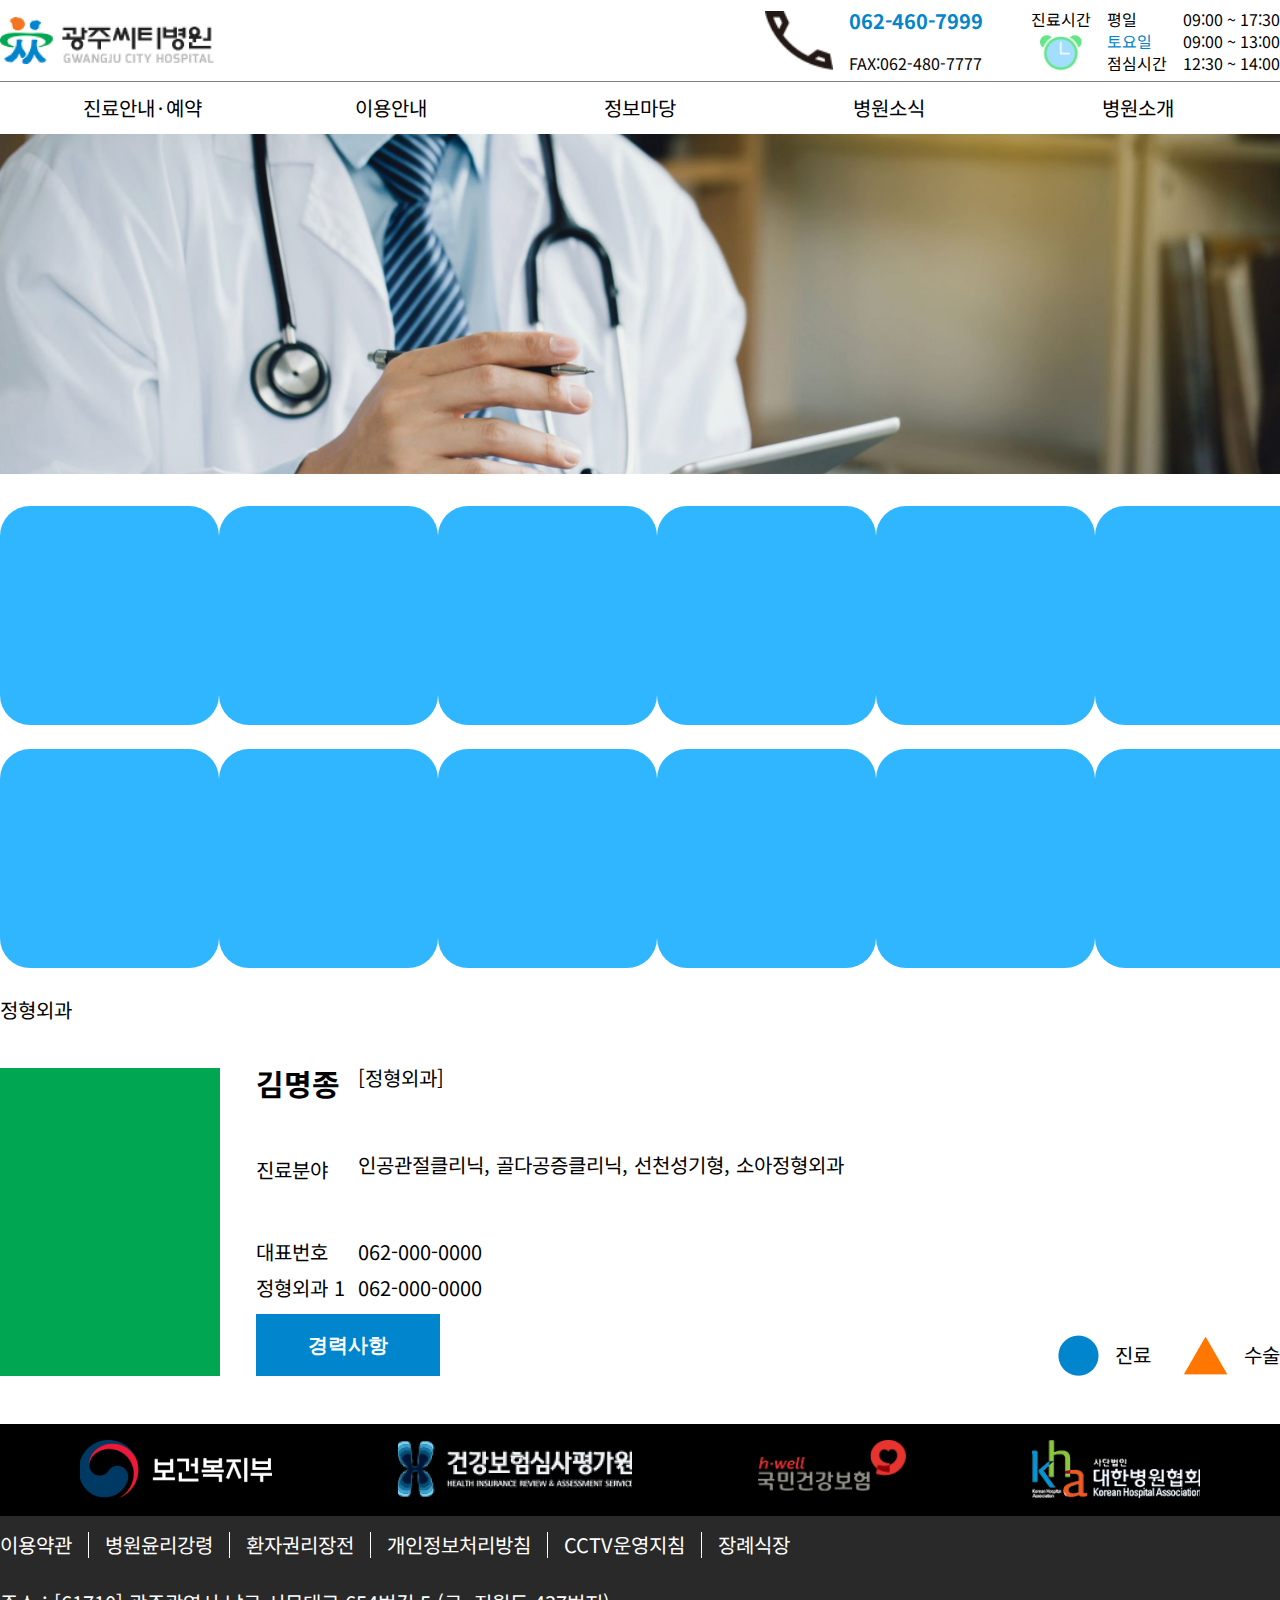
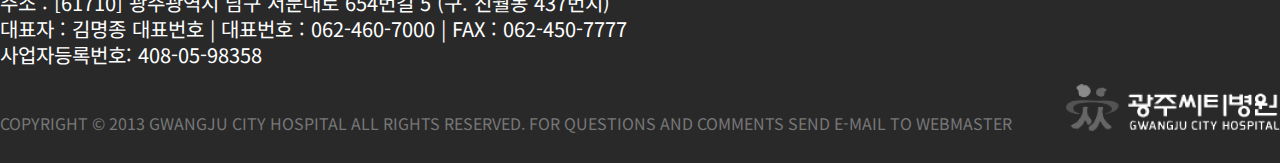
==== sub.html @ 4c6f9ffa "sub 프로필 작업중" ====
<!DOCTYPE html>
<html lang="ko">
  <head>
    <meta charset="UTF-8" />
    <meta name="viewport" content="width=device-width, initial-scale=1.0" />
    <title>씨티병원</title>
    <link rel="stylesheet" href="css/reset.min.css" />
    <link rel="preconnect" href="https://fonts.googleapis.com" />
    <link rel="preconnect" href="https://fonts.gstatic.com" crossorigin />
    <link
      href="https://fonts.googleapis.com/css2?family=Anton&family=Noto+Sans+KR&display=swap"
      rel="stylesheet"
    />
    <link rel="shotcut icon" href="images/favicon.png" type="image/x-icon" />
    <script
      src="https://cdnjs.cloudflare.com/ajax/libs/jquery/3.7.0/jquery.min.js"
      integrity="sha512-3gJwYpMe3QewGELv8k/BX9vcqhryRdzRMxVfq6ngyWXwo03GFEzjsUm8Q7RZcHPHksttq7/GFoxjCVUjkjvPdw=="
      crossorigin="anonymous"
      referrerpolicy="no-referrer"
    ></script>
    <script
      src="https://kit.fontawesome.com/b6416cbed4.js"
      crossorigin="anonymous"
    ></script>
    <link rel="stylesheet" href="/css/style.css" />
  </head>
  <body>
    <header>
      <div class="container margin-auto">
        <div class="header_top d-flex justify-between align-center">
          <div class="logo">
            <a href="index.html"
              ><img src="images/logo.png" alt="광주씨티병원"
            /></a>
          </div>
          <div class="header_icons d-flex">
            <div class="phone gap-1 d-flex">
              <img src="images/call.png" alt="전화" />
              <div class="phone_number d-flex flex-column justify-between">
                <span>062-460-7999</span>
                <span>FAX:062-480-7777</span>
              </div>
            </div>
            <div class="time gap-1 d-flex">
              <div class="time_icon d-flex flex-column align-center">
                <p>진료시간</p>
                <img src="images/time.png" alt="진료시간" />
              </div>
              <div class="time_text d-flex flex-column justify-between">
                <p>평일</p>
                <p>토요일</p>
                <p>점심시간</p>
              </div>
              <div class="d-flex flex-column justify-between">
                <p>09:00 ~ 17:30</p>
                <p>09:00 ~ 13:00</p>
                <p>12:30 ~ 14:00</p>
              </div>
            </div>
          </div>
        </div>
      </div>
    </header>
    <nav>
      <div class="container margin-auto">
        <ul class="gnb d-flex justify-between">
          <li>
            <i class="fa-solid fa-bars"></i>
          </li>
          <li>
            <a href="#">진료안내&#183;예약</a>
            <ul class="lnb">
              <li><a href="#">진료과/의료진소개</a></li>
              <li><a href="#">외래 진료절차</a></li>
              <li><a href="#">입원/퇴원 진료절차</a></li>
              <li><a href="#">병문안 안내</a></li>
              <li><a href="#">비급여, 진료비용고지</a></li>
              <li><a href="#">진료기록사본발급</a></li>
              <li><a href="#">대리처방</a></li>
            </ul>
          </li>
          <li>
            <a href="#">이용안내</a>
            <ul class="lnb">
              <li><a href="#">찾아오시는길</a></li>
              <li><a href="#">부서별 위치안내도</a></li>
              <li><a href="#">진단서, 증명서 발급</a></li>
              <li><a href="#">주차시설</a></li>
              <li><a href="#">원내 전화번호</a></li>
              <li><a href="#">고객한미디</a></li>
              <li><a href="#">개인정보취급방침</a></li>
              <li><a href="#">한자권리보호/인전괸리체제</a></li>
            </ul>
          </li>
          <li>
            <a href="#">정보마당</a>
            <ul class="lnb">
              <li><a href="#">건강생활정보</a></li>
              <li><a href="#">의학질병정보</a></li>
              <li><a href="#">채용정보</a></li>
              <li><a href="#">동영상 강좌보기</a></li>
            </ul>
          </li>
          <li>
            <a href="#">병원소식</a>
            <ul class="lnb">
              <li><a href="#">씨티갤러리</a></li>
              <li><a href="#">설문보기</a></li>
              <li><a href="#">병원소식지</a></li>
            </ul>
          </li>
          <li>
            <a href="#">병원소개</a>
            <ul class="lnb">
              <li><a href="#">대표원장 인사말</a></li>
              <li><a href="#">설립이념/병원개요</a></li>
              <li><a href="#">조직도</a></li>
              <li><a href="#">병원연혁</a></li>
              <li><a href="#">첨단의료장비</a></li>
              <li><a href="#">보도자료실/신문장송</a></li>
              <li><a href="#">고객만족도조사</a></li>
            </ul>
          </li>
          <li>
            <i class="fa-solid fa-magnifying-glass"></i>
          </li>
        </ul>
      </div>
      <form>
        <fieldset>
          <!-- <legend></legend> -->
          <input
            type="text"
            class="top_select_window"
            placeholder="검색어를 입력하고 Enter 또는 검색 아이콘을 클릭 해주세요."
          />
          <!-- submit -->
          <!-- <input type="submit" class="m_search_btn"> -->
          <button class="search_btn">
            <i class="fa-solid fa-magnifying-glass"></i>
          </button>
        </fieldset>
      </form>
    </nav>

    <div class="sub_bg"></div>
    <div class="container margin-auto">
        <ul class="sub-link d-grid">
            <li><a href="#"><img src="" alt=""></a></li>
            <li><a href="#"><img src="" alt=""></a></li>
            <li><a href="#"><img src="" alt=""></a></li>
            <li><a href="#"><img src="" alt=""></a></li>
            <li><a href="#"><img src="" alt=""></a></li>
            <li><a href="#"><img src="" alt=""></a></li>
            <li><a href="#"><img src="" alt=""></a></li>
            <li><a href="#"><img src="" alt=""></a></li>
            <li><a href="#"><img src="" alt=""></a></li>
            <li><a href="#"><img src="" alt=""></a></li>
            <li><a href="#"><img src="" alt=""></a></li>
            <li><a href="#"><img src="" alt=""></a></li>
        </ul>
        <div class="sub_contents">
            <p>정형외과</p>
            <div class="profile d-grid">
                <div class="profile_img">
                    <img src="" alt="">
                </div>
                <div class="profile_left d-flex flex-column justify-between">
                    <p>김명종</p>
                    <p>진료분야</p>
                    <div class="p_num">
                        <p>대표번호</p>
                        <p>정형외과 1</p>
                    </div>
                </div>
                <div class="profile_right d-flex flex-column justify-between">
                    <p>&#91;정형외과&#93;</p>
                    <p>인공관절클리닉, 골다공증클리닉, 선천성기형, 소아정형외과</p>
                    <div class="p_num">
                        <p>062-000-0000</p>
                        <p>062-000-0000</p>
                    </div>
                </div>
                <div class="profile_button d-flex align-end justify-between">
                    <button>경력사항</button>
                    <div class="profile_icons d-flex align-center">
                        <img src="images/o.png" alt="진료">
                        <p>진료</p>
                        <img src="images/t.png" alt="수술">
                        <p>수술</p>
                    </div>
                </div>
            </div>
        </div>
    </div>

    <footer>
        <div class="footer_bg ff-noto">
          <div class="family_bg">
            <div class="family_bg">
              <div class="container margin-auto">
                <ul class="family_site d-flex justify-between">
                  <li>
                    <a href="https://www.mohw.go.kr/"
                      ><img src="images/family1.png" alt="보건복지부"
                    /></a>
                  </li>
                  <li>
                    <a href="https://www.hira.or.kr/"
                      ><img src="images/family2.png" alt="건강보험심사평가원"
                    /></a>
                  </li>
                  <li>
                    <a href="https://www.nhis.or.kr/nhis/index.do"
                      ><img src="images/family3.png" alt="국민건강보험"
                    /></a>
                  </li>
                  <li>
                    <a href="https://www.kha.or.kr/main"
                      ><img src="images/family4.png" alt="대한병원협회"
                    /></a>
                  </li>
                </ul>
              </div>
            </div>
          </div>
          <div class="container margin-auto">
            <div class="footer_text">
              <ul class="footer_link d-flex">
                <li>이용약관</li>
                <li>병원윤리강령</li>
                <li>환자권리장전</li>
                <li>개인정보처리방침</li>
                <li>CCTV운영지침</li>
                <li>장례식장</li>
              </ul>
              <div class="address d-flex">
                <div class="offline">
                  <p>
                    주소 : [61710] 광주광역시 남구 서문대로 654번길 5 (구.
                    진월동 437번지) <br />
                    대표자 : 김명종 대표번호 | 대표번호 : 062-460-7000 | FAX :
                    062-450-7777 <br />
                    사업자등록번호: 408-05-98358
                  </p>
                </div>
                <div class="online">
                  <img src="" alt="" />
                </div>
              </div>
            </div>
            <div class="copyright d-flex justify-between align-end">
              <p>
                COPYRIGHT &copy; 2013 GWANGJU CITY HOSPITAL ALL RIGHTS RESERVED.
                FOR QUESTIONS AND COMMENTS SEND E-MAIL TO WEBMASTER
              </p>
              <img src="images/footer_logo.png" alt="씨티병원" />
            </div>
          </div>
        </div>
      </footer>
    </div>
    <script src="js/main.js"></script>
  </body>
</html>
---- css/style.css ----
:root{--color-1: #0185cd;--color-2: #30b6ff;--color-3: #00539f;--color-4: #00a651;--color-5: #90ffa9;--color-6: #005838;--color-7: #ff7700;--color-8: #ffba53;--color-9: #f33a00;--font-color: #fff;--subfont-color: #808080;--main-bg: #ebebeb;--black-color: #000}body{font-family:"Anton","Noto Sans KR",sans-serif;font-size:20px}.body_bg{background:#ebebeb}span{font-family:"Noto Sans KR",sans-serif}.ff-noto{font-family:"Noto Sans KR"}.ff-anton{font-family:"Anton"}strong{font-size:4rem}.space-nowrap{white-space:nowrap}.pos-r{position:relative}.pos-a{position:absolute}.pos-f{position:fixed}.d-grid{display:grid}.d-flex{display:flex}.flex-column{flex-direction:column}.flex-wrap{flex-wrap:wrap}.container{max-width:1440px}.width100{width:100%}.margin-auto{margin:0 auto}.justify-between{justify-content:space-between}.justify-center{justify-content:center}.justify-end{justify-content:end}.align-center{align-items:center}.align-end{align-items:end}.align-between{align-items:space-between}.align-ccenter{align-content:center}.align-cbetween{align-content:space-between}.align-cfe{align-content:flex-end}.text-center{text-align:center}.hidden{overflow:hidden}.d-none{display:none}.gap-1{gap:1rem}.gap-2{gap:2rem}.gap-3{gap:3rem}.gap-24{gap:24px}.pt-1{padding:1rem 0}.pt-2{padding:2rem 0}.pt-3{padding:3rem 0}.mt-1{margin:1rem 0}.mt-2{margin:2rem 0}.mt-3{margin:3rem 0}.mt-4{margin:4rem 0}.mt-5{margin:5rem 0}.mt-6{margin:6rem 0}.mt-7{margin:7rem 0}.mt-8{margin:8rem 0}.mt-9{margin:9rem 0}.mt-10{margin:10rem 0}.mt-12{margin:12rem 0 0 0}.font-125{font-size:1.25rem}.center-line{text-decoration:line-through}.height-100{height:100%}.text-upp{text-transform:uppercase}.all_container{top:500px;height:100%;background:var(--color-01);z-index:10}html{scroll-behavior:smooth}.header_top{font-family:"Noto Sans KR";font-size:16px;height:65px;white-space:nowrap;margin:.5rem 0}.header_top .header_icons{height:60px}.header_top .header_icons .phone_number span:nth-child(1){font-size:20px;color:var(--color-1);font-weight:bold}.header_top .header_icons .phone_number span:nth-child(2){font-size:16px}.header_top .header_icons .phone{margin:0 3rem 0 0}.header_top .header_icons .time .time_icon p{margin:0 0 .5rem 0}.header_top .header_icons .time .time_icon img{width:70%;height:70%}.header_top .header_icons .time .time_text p:nth-child(2){color:var(--color-1)}nav::after{display:block;content:"";background:var(--main-bg);width:100%;height:0%;position:absolute;z-index:10;transition:all 300ms}nav{border-top:1px solid var(--subfont-color)}nav{position:relative}nav.on::after{height:800%}nav.se::after{height:300%;z-index:30}nav form{display:block;position:absolute;left:50%;height:0%;overflow:hidden;top:250%;transform:translate(-50%, -50%);transition:all 100ms;z-index:40}nav form.se{height:130%}nav form fieldset{display:flex;align-items:center}nav form input{width:1000px;height:60px;border-radius:100px;font-size:1em;padding:0 0 0 1rem}nav form .search_btn{background:none;font-size:2em;border:none}.gnb{height:52px;line-height:52px;white-space:nowrap;box-sizing:border-box;font-family:"Noto Sans KR"}.gnb>li{width:280px;height:100%;position:relative;text-align:center}.gnb>li:nth-child(1){width:20px}.gnb>li:nth-last-child(1){width:20px}.fa-regular{color:#1c1c1c}.lnb{display:block;color:#000;position:absolute;left:50%;transform:translate(-50%, 0);width:100%;height:0;overflow:hidden;transition:all 300ms}.lnb.on{height:800%;z-index:20}.lnb li{text-align:center;width:100%}.lnb li a{display:inline-block;height:52px;line-height:52px}main{padding:2rem 0 0 0}.select_box{width:342px;height:342px}.select_text{top:10%;left:10%}.select_text p:nth-child(1){font-weight:bold}.select_text p:nth-child(2){margin:1rem 0 0 0}.select_btns{top:72%;left:50%;transform:translate(-50%, 0);white-space:nowrap}.select_btns button{border:1px solid var(--font-color);padding:.5rem 1rem;color:var(--font-color);font-size:20px;font-family:"Noto Sans KR",sans-serif}.select_btns button:nth-child(2){border-left:none}.box1{background:var(--color-1);color:var(--font-color)}.box2{background:var(--color-4);color:var(--font-color)}.box3{background:var(--color-7);color:var(--font-color)}.box1 button:nth-child(1){background:var(--color-2)}.box1 button:nth-child(2){background:var(--color-3)}.box2 button:nth-child(1){background:var(--color-5);color:#333}.box2 button:nth-child(2){background:var(--color-4)}.box3 button:nth-child(1){background:var(--color-8);color:#333}.box3 button:nth-child(2){background:var(--color-9)}article{margin:2rem 0 0 0}.doctor_search{width:708px;height:348px;background:var(--color-1);color:var(--font-color)}.doctor_search>p{bottom:10%;left:38%}.doctor_text{top:10%;left:5%;z-index:10}.doctor_text p{margin:0 0 2rem 0}.doctor_text p:nth-child(1){font-size:1.6rem;font-weight:bold}.select_window{padding:1rem 0 1rem 1rem;width:300px}.doctor_text form{box-shadow:0 0 10px 0 rgba(0,0,0,.5)}.doctor_text form input{font-size:20px;border:1px solid var(--color-3)}.doctor_text form input:nth-child(2){padding:1rem 2rem;background:var(--color-3);color:var(--font-color)}.doctor_profile{top:50%;left:60%;transform:translate(0, -50%);border-radius:100%;box-shadow:0 0 10px 0 rgba(0,0,0,.5)}.tab{width:708px;height:348px;box-sizing:border-box;background:var(--font-color)}.tab_title{position:relative;box-sizing:border-box}.tab_title li{border-right:1px solid #333;margin:1rem 0;padding:0 2rem;width:137px;height:20px;box-sizing:border-box;color:var(--subfont-color)}.tab_title .bo{font-weight:bold;color:var(--black-color)}.tab_title li:nth-last-child(2){border:none}.tab_title li:nth-last-child(1){border:none;position:absolute;right:0%;width:82px;color:var(--black-color)}.news_top{margin:0 0 0 1rem}.news_top>p:nth-child(1){position:absolute;background:var(--font-color);color:red;padding:0px 3px;top:-2%;left:31px;font-size:2rem}.news_top .tab_top_text p{font-family:"Noto Sans KR";line-height:2;margin:0 0 0 1rem;overflow:hidden;text-overflow:ellipsis;white-space:nowrap}.news_top .tab_top_text p:nth-child(1){font-size:1.6em;font-weight:bold}.news_top .tab_top_text p:nth-child(2){width:500px;height:40px}.news_top .tab_top_text p:nth-last-child(1){color:var(--subfont-color)}.news_bottum div{line-height:2.5;list-style:disc;margin:0 1rem}.news_bottum span{color:var(--subfont-color)}.day_border{display:inline-block;border:15px solid var(--color-1);padding:.5rem .5rem;width:110px;box-sizing:border-box}.day_border p:nth-child(1){text-align:center;margin:0 0 1rem;font-size:3.2em;color:var(--color-3)}.slider{overflow:hidden;margin:0 auto;width:1440px;height:600px}.slider .slider_wrap{display:flex}.slider .slide1{position:relative}.slider .slide1 p{white-space:nowrap;font-family:"Noto Sans KR";font-size:3.2em;position:absolute;left:50%;top:50%;transform:translate(-50%, -50%);color:var(--font-color);line-height:.5;z-index:10}.slider .slide1 p span{font-size:20px}.slider .s1 img{width:1440px}.slider .s2 img{width:940px}.slider .s3 img{width:850px}.slider .slide1::after{content:"";background:rgba(0,0,0,.3);display:inline-block;width:100%;height:100%;top:0%;left:0%;position:absolute}.slider .s2img{width:1440px}.slider .s3img{width:1440px}.info_title{margin:3rem 0;font-size:1.6em}.info_title strong{font-size:32px;font-weight:bold}.info .info_box{width:342px}.info .info_box .info_text{color:var(--font-color);text-align:center;position:absolute;top:10%;left:50%;transform:translate(-50%, 0);white-space:nowrap;z-index:10}.info .info_box .info_text p:nth-child(1){margin:0 0 5rem 0}.info img{vertical-align:top}.info .info_img::after{content:"";position:absolute;left:0%;top:0%;width:100%;height:100%;background:rgba(0,0,0,.3);border-radius:0 30px 0 30px}.mtt-1 p:nth-child(1){margin:3rem 0 2rem 0;font-size:1.6em;display:flex;justify-content:center}.footer_bg{background:#292929;color:var(--font-color)}.footer_bg .family_bg{background:#000}.footer_bg .family_site{padding:1rem 5rem}.footer_bg .footer_text{line-height:1.3}.footer_bg .footer_text .footer_link{margin:1rem 0}.footer_bg .footer_text .footer_link li{border-right:1px solid var(--font-color);padding:0 1rem 0 0;margin:0 1rem 0 0}.footer_bg .footer_text .footer_link li:nth-last-child(1){border:none}.footer_bg .footer_text .offline{margin:1rem 0}.copyright{font-size:.8em;color:#777;padding:0 0 2rem 0}.sub_bg{height:340px;width:100%;background:url(../images/sub_bg.png) no-repeat top/contain;background-size:cover}.sub-link{grid-template-columns:repeat(6, 1fr);grid-row-gap:24px;padding:2rem 0}.sub-link li{width:219px;height:219px;background:var(--color-2);border-radius:30px}.profile{font-family:"Noto Sans KR";margin:3rem 0;grid-template-columns:20% 8% auto;grid-template-rows:80% 20%;grid-template-areas:"a b c" "a d d"}.profile .profile_img{width:220px;height:308px;background:var(--color-4);grid-area:a}.profile .profile_left{grid-area:b}.profile .profile_left>p:nth-child(1){font-size:1.5em;font-weight:bold}.profile .profile_rihgt{grid-area:c}.profile .profile_button{grid-area:d}.profile .profile_button button{height:100%;width:18%;font-size:20px;border:none;background:var(--color-1);color:var(--font-color);font-weight:bold}.profile .profile_button .profile_icons img{margin:0 1rem 0 0}.profile .profile_button .profile_icons p:nth-child(2){margin:0 2rem 0 0}.profile .p_num p{margin:0 0 1rem 0}/*# sourceMappingURL=style.css.map */
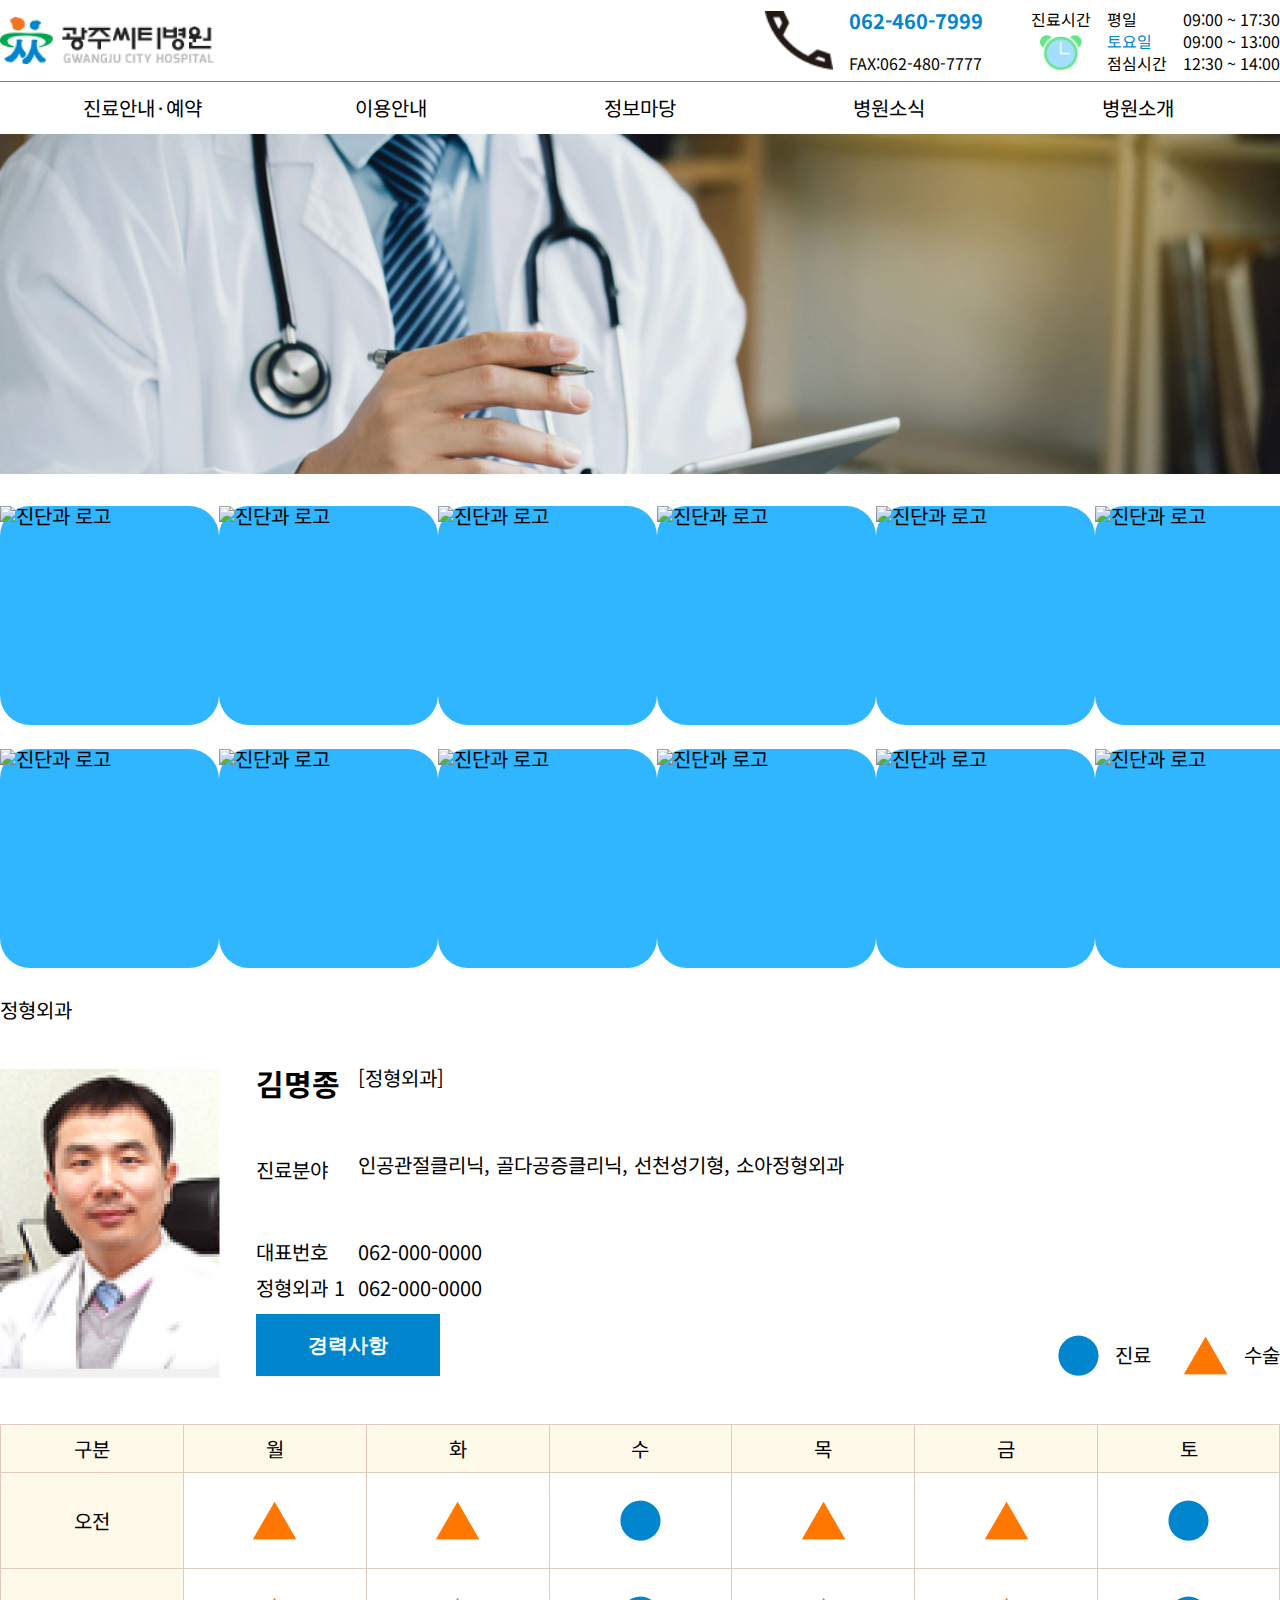
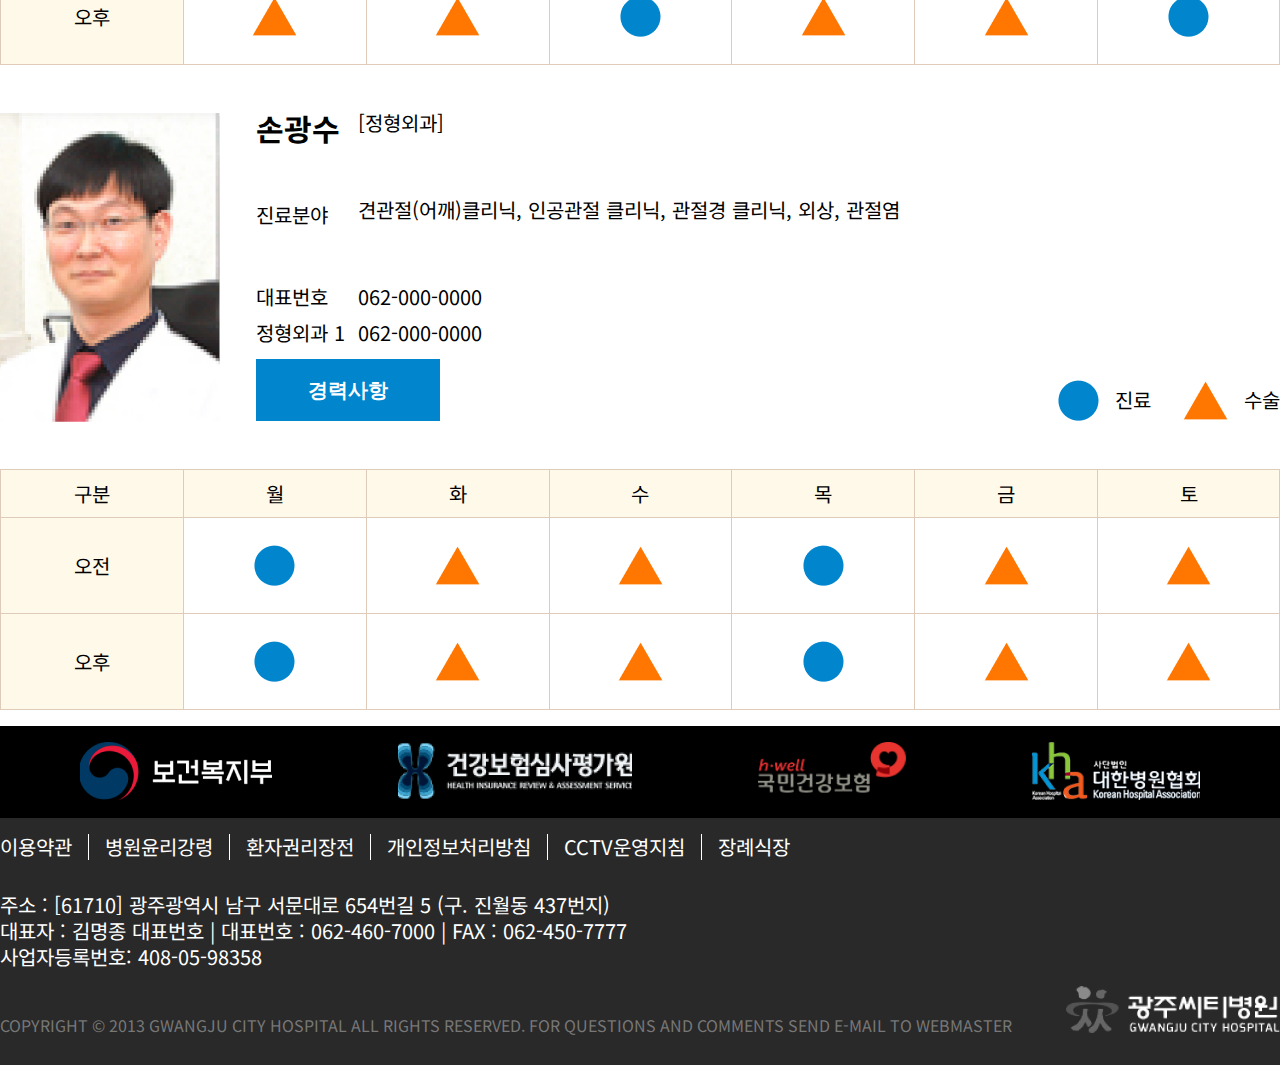
==== commit ba8e0645: "프로필 완성" ====
--- a/sub.html
+++ b/sub.html
@@ -68,9 +68,9 @@
             <i class="fa-solid fa-bars"></i>
           </li>
           <li>
-            <a href="#">진료안내&#183;예약</a>
-            <ul class="lnb">
-              <li><a href="#">진료과/의료진소개</a></li>
+            <a href="sub.html">진료안내&#183;예약</a>
+            <ul class="lnb">
+              <li><a href="sub.html">진료과/의료진소개</a></li>
               <li><a href="#">외래 진료절차</a></li>
               <li><a href="#">입원/퇴원 진료절차</a></li>
               <li><a href="#">병문안 안내</a></li>
@@ -136,8 +136,8 @@
           />
           <!-- submit -->
           <!-- <input type="submit" class="m_search_btn"> -->
-          <button class="search_btn">
-            <i class="fa-solid fa-magnifying-glass"></i>
+          <button class="search_btn" type="submit">
+            <i class="fa-solid fa-magnifying-glass"><span>검색</span></i>
           </button>
         </fieldset>
       </form>
@@ -145,121 +145,234 @@
 
     <div class="sub_bg"></div>
     <div class="container margin-auto">
-        <ul class="sub-link d-grid">
-            <li><a href="#"><img src="" alt=""></a></li>
-            <li><a href="#"><img src="" alt=""></a></li>
-            <li><a href="#"><img src="" alt=""></a></li>
-            <li><a href="#"><img src="" alt=""></a></li>
-            <li><a href="#"><img src="" alt=""></a></li>
-            <li><a href="#"><img src="" alt=""></a></li>
-            <li><a href="#"><img src="" alt=""></a></li>
-            <li><a href="#"><img src="" alt=""></a></li>
-            <li><a href="#"><img src="" alt=""></a></li>
-            <li><a href="#"><img src="" alt=""></a></li>
-            <li><a href="#"><img src="" alt=""></a></li>
-            <li><a href="#"><img src="" alt=""></a></li>
-        </ul>
-        <div class="sub_contents">
-            <p>정형외과</p>
-            <div class="profile d-grid">
-                <div class="profile_img">
-                    <img src="" alt="">
-                </div>
-                <div class="profile_left d-flex flex-column justify-between">
-                    <p>김명종</p>
-                    <p>진료분야</p>
-                    <div class="p_num">
-                        <p>대표번호</p>
-                        <p>정형외과 1</p>
-                    </div>
-                </div>
-                <div class="profile_right d-flex flex-column justify-between">
-                    <p>&#91;정형외과&#93;</p>
-                    <p>인공관절클리닉, 골다공증클리닉, 선천성기형, 소아정형외과</p>
-                    <div class="p_num">
-                        <p>062-000-0000</p>
-                        <p>062-000-0000</p>
-                    </div>
-                </div>
-                <div class="profile_button d-flex align-end justify-between">
-                    <button>경력사항</button>
-                    <div class="profile_icons d-flex align-center">
-                        <img src="images/o.png" alt="진료">
-                        <p>진료</p>
-                        <img src="images/t.png" alt="수술">
-                        <p>수술</p>
-                    </div>
-                </div>
-            </div>
-        </div>
+      <ul class="sub-link d-grid">
+        <li>
+          <a href="#"><img src="" alt="진단과 로고" /></a>
+        </li>
+        <li>
+          <a href="#"><img src="" alt="진단과 로고" /></a>
+        </li>
+        <li>
+          <a href="#"><img src="" alt="진단과 로고" /></a>
+        </li>
+        <li>
+          <a href="#"><img src="" alt="진단과 로고" /></a>
+        </li>
+        <li>
+          <a href="#"><img src="" alt="진단과 로고" /></a>
+        </li>
+        <li>
+          <a href="#"><img src="" alt="진단과 로고" /></a>
+        </li>
+        <li>
+          <a href="#"><img src="" alt="진단과 로고" /></a>
+        </li>
+        <li>
+          <a href="#"><img src="" alt="진단과 로고" /></a>
+        </li>
+        <li>
+          <a href="#"><img src="" alt="진단과 로고" /></a>
+        </li>
+        <li>
+          <a href="#"><img src="" alt="진단과 로고" /></a>
+        </li>
+        <li>
+          <a href="#"><img src="" alt="진단과 로고" /></a>
+        </li>
+        <li>
+          <a href="#"><img src="" alt="진단과 로고" /></a>
+        </li>
+      </ul>
+      <div class="sub_contents">
+        <p>정형외과</p>
+        <div class="profile d-grid">
+          <div class="profile_img">
+            <img src="images/profile1.png" alt="프로필 사진" />
+          </div>
+          <div class="profile_left d-flex flex-column justify-between">
+            <p>김명종</p>
+            <p>진료분야</p>
+            <div class="p_num">
+              <p>대표번호</p>
+              <p>정형외과 1</p>
+            </div>
+          </div>
+          <div class="profile_right d-flex flex-column justify-between">
+            <p>&#91;정형외과&#93;</p>
+            <p>인공관절클리닉, 골다공증클리닉, 선천성기형, 소아정형외과</p>
+            <div class="p_num">
+              <p>062-000-0000</p>
+              <p>062-000-0000</p>
+            </div>
+          </div>
+          <div class="profile_button d-flex align-end justify-between">
+            <button>경력사항</button>
+            <div class="profile_icons d-flex align-center">
+              <img src="images/o.png" alt="진료" />
+              <p>진료</p>
+              <img src="images/t.png" alt="수술" />
+              <p>수술</p>
+            </div>
+          </div>
+        </div>
+      </div>
+      <div class="schedule">
+        <ul class="schedule_header">
+          <li class="s-bg">구분</li>
+          <li class="s-bg">월</li>
+          <li class="s-bg">화</li>
+          <li class="s-bg">수</li>
+          <li class="s-bg">목</li>
+          <li class="s-bg">금</li>
+          <li class="s-bg">토</li>
+        </ul>
+        <ul class="schedule_mid d-flex">
+          <li class="s-bg">오전</li>
+          <li class="s-bg"><img src="images/t.png" alt="수술"></li>
+          <li class="s-bg"><img src="images/t.png" alt="수술"></li>
+          <li class="s-bg"><img src="images/o.png" alt="진료"></li>
+          <li class="s-bg"><img src="images/t.png" alt="수술"></li>
+          <li class="s-bg"><img src="images/t.png" alt="수술"></li>
+          <li class="s-bg"><img src="images/o.png" alt="진료"></li>
+        </ul>
+        <ul class="schedule_bottum d-flex">
+          <li class="s-bg">오후</li>
+          <li class="s-bg"><img src="images/t.png" alt="수술"></li>
+          <li class="s-bg"><img src="images/t.png" alt="수술"></li>
+          <li class="s-bg"><img src="images/o.png" alt="진료"></li>
+          <li class="s-bg"><img src="images/t.png" alt="수술"></li>
+          <li class="s-bg"><img src="images/t.png" alt="수술"></li>
+          <li class="s-bg"><img src="images/o.png" alt="진료"></li>
+        </ul>
+      </div>
+      <div class="sub_contents">
+        <div class="profile d-grid">
+          <div class="profile_img">
+            <img src="images/profile2.png" alt="프로필 사진" />
+          </div>
+          <div class="profile_left d-flex flex-column justify-between">
+            <p>손광수</p>
+            <p>진료분야</p>
+            <div class="p_num">
+              <p>대표번호</p>
+              <p>정형외과 1</p>
+            </div>
+          </div>
+          <div class="profile_right d-flex flex-column justify-between">
+            <p>&#91;정형외과&#93;</p>
+            <p>견관절(어깨)클리닉, 인공관절 클리닉, 관절경 클리닉, 외상, 관절염</p>
+            <div class="p_num">
+              <p>062-000-0000</p>
+              <p>062-000-0000</p>
+            </div>
+          </div>
+          <div class="profile_button d-flex align-end justify-between">
+            <button>경력사항</button>
+            <div class="profile_icons d-flex align-center">
+              <img src="images/o.png" alt="진료" />
+              <p>진료</p>
+              <img src="images/t.png" alt="수술" />
+              <p>수술</p>
+            </div>
+          </div>
+        </div>
+      </div>
+      <div class="schedule">
+        <ul class="schedule_header">
+          <li class="s-bg">구분</li>
+          <li class="s-bg">월</li>
+          <li class="s-bg">화</li>
+          <li class="s-bg">수</li>
+          <li class="s-bg">목</li>
+          <li class="s-bg">금</li>
+          <li class="s-bg">토</li>
+        </ul>
+        <ul class="schedule_mid d-flex">
+          <li class="s-bg">오전</li>
+          <li class="s-bg"><img src="images/o.png" alt="진료"></li>
+          <li class="s-bg"><img src="images/t.png" alt="수술"></li>
+          <li class="s-bg"><img src="images/t.png" alt="수술"></li>
+          <li class="s-bg"><img src="images/o.png" alt="진료"></li>
+          <li class="s-bg"><img src="images/t.png" alt="수술"></li>
+          <li class="s-bg"><img src="images/t.png" alt="수술"></li>
+        </ul>
+        <ul class="schedule_bottum d-flex">
+          <li class="s-bg">오후</li>
+          <li class="s-bg"><img src="images/o.png" alt="진료"></li>
+          <li class="s-bg"><img src="images/t.png" alt="수술"></li>
+          <li class="s-bg"><img src="images/t.png" alt="수술"></li>
+          <li class="s-bg"><img src="images/o.png" alt="진료"></li>
+          <li class="s-bg"><img src="images/t.png" alt="수술"></li>
+          <li class="s-bg"><img src="images/t.png" alt="수술"></li>
+        </ul>
+      </div>
     </div>
 
     <footer>
-        <div class="footer_bg ff-noto">
+      <div class="footer_bg ff-noto">
+        <div class="family_bg">
           <div class="family_bg">
-            <div class="family_bg">
-              <div class="container margin-auto">
-                <ul class="family_site d-flex justify-between">
-                  <li>
-                    <a href="https://www.mohw.go.kr/"
-                      ><img src="images/family1.png" alt="보건복지부"
-                    /></a>
-                  </li>
-                  <li>
-                    <a href="https://www.hira.or.kr/"
-                      ><img src="images/family2.png" alt="건강보험심사평가원"
-                    /></a>
-                  </li>
-                  <li>
-                    <a href="https://www.nhis.or.kr/nhis/index.do"
-                      ><img src="images/family3.png" alt="국민건강보험"
-                    /></a>
-                  </li>
-                  <li>
-                    <a href="https://www.kha.or.kr/main"
-                      ><img src="images/family4.png" alt="대한병원협회"
-                    /></a>
-                  </li>
-                </ul>
-              </div>
-            </div>
-          </div>
-          <div class="container margin-auto">
-            <div class="footer_text">
-              <ul class="footer_link d-flex">
-                <li>이용약관</li>
-                <li>병원윤리강령</li>
-                <li>환자권리장전</li>
-                <li>개인정보처리방침</li>
-                <li>CCTV운영지침</li>
-                <li>장례식장</li>
+            <div class="container margin-auto">
+              <ul class="family_site d-flex justify-between">
+                <li>
+                  <a href="https://www.mohw.go.kr/"
+                    ><img src="images/family1.png" alt="보건복지부"
+                  /></a>
+                </li>
+                <li>
+                  <a href="https://www.hira.or.kr/"
+                    ><img src="images/family2.png" alt="건강보험심사평가원"
+                  /></a>
+                </li>
+                <li>
+                  <a href="https://www.nhis.or.kr/nhis/index.do"
+                    ><img src="images/family3.png" alt="국민건강보험"
+                  /></a>
+                </li>
+                <li>
+                  <a href="https://www.kha.or.kr/main"
+                    ><img src="images/family4.png" alt="대한병원협회"
+                  /></a>
+                </li>
               </ul>
-              <div class="address d-flex">
-                <div class="offline">
-                  <p>
-                    주소 : [61710] 광주광역시 남구 서문대로 654번길 5 (구.
-                    진월동 437번지) <br />
-                    대표자 : 김명종 대표번호 | 대표번호 : 062-460-7000 | FAX :
-                    062-450-7777 <br />
-                    사업자등록번호: 408-05-98358
-                  </p>
-                </div>
-                <div class="online">
-                  <img src="" alt="" />
-                </div>
-              </div>
-            </div>
-            <div class="copyright d-flex justify-between align-end">
-              <p>
-                COPYRIGHT &copy; 2013 GWANGJU CITY HOSPITAL ALL RIGHTS RESERVED.
-                FOR QUESTIONS AND COMMENTS SEND E-MAIL TO WEBMASTER
-              </p>
-              <img src="images/footer_logo.png" alt="씨티병원" />
-            </div>
-          </div>
-        </div>
-      </footer>
-    </div>
+            </div>
+          </div>
+        </div>
+        <div class="container margin-auto">
+          <div class="footer_text">
+            <ul class="footer_link d-flex">
+              <li>이용약관</li>
+              <li>병원윤리강령</li>
+              <li>환자권리장전</li>
+              <li>개인정보처리방침</li>
+              <li>CCTV운영지침</li>
+              <li>장례식장</li>
+            </ul>
+            <div class="address d-flex">
+              <div class="offline">
+                <p>
+                  주소 : [61710] 광주광역시 남구 서문대로 654번길 5 (구. 진월동
+                  437번지) <br />
+                  대표자 : 김명종 대표번호 | 대표번호 : 062-460-7000 | FAX :
+                  062-450-7777 <br />
+                  사업자등록번호: 408-05-98358
+                </p>
+              </div>
+              <div class="online">
+                <img src="" alt="" />
+              </div>
+            </div>
+          </div>
+          <div class="copyright d-flex justify-between align-end">
+            <p>
+              COPYRIGHT &copy; 2013 GWANGJU CITY HOSPITAL ALL RIGHTS RESERVED.
+              FOR QUESTIONS AND COMMENTS SEND E-MAIL TO WEBMASTER
+            </p>
+            <img src="images/footer_logo.png" alt="씨티병원" />
+          </div>
+        </div>
+      </div>
+    </footer>
     <script src="js/main.js"></script>
   </body>
-</html>+</html>
--- a/css/style.css
+++ b/css/style.css
@@ -1 +1 @@
-:root{--color-1: #0185cd;--color-2: #30b6ff;--color-3: #00539f;--color-4: #00a651;--color-5: #90ffa9;--color-6: #005838;--color-7: #ff7700;--color-8: #ffba53;--color-9: #f33a00;--font-color: #fff;--subfont-color: #808080;--main-bg: #ebebeb;--black-color: #000}body{font-family:"Anton","Noto Sans KR",sans-serif;font-size:20px}.body_bg{background:#ebebeb}span{font-family:"Noto Sans KR",sans-serif}.ff-noto{font-family:"Noto Sans KR"}.ff-anton{font-family:"Anton"}strong{font-size:4rem}.space-nowrap{white-space:nowrap}.pos-r{position:relative}.pos-a{position:absolute}.pos-f{position:fixed}.d-grid{display:grid}.d-flex{display:flex}.flex-column{flex-direction:column}.flex-wrap{flex-wrap:wrap}.container{max-width:1440px}.width100{width:100%}.margin-auto{margin:0 auto}.justify-between{justify-content:space-between}.justify-center{justify-content:center}.justify-end{justify-content:end}.align-center{align-items:center}.align-end{align-items:end}.align-between{align-items:space-between}.align-ccenter{align-content:center}.align-cbetween{align-content:space-between}.align-cfe{align-content:flex-end}.text-center{text-align:center}.hidden{overflow:hidden}.d-none{display:none}.gap-1{gap:1rem}.gap-2{gap:2rem}.gap-3{gap:3rem}.gap-24{gap:24px}.pt-1{padding:1rem 0}.pt-2{padding:2rem 0}.pt-3{padding:3rem 0}.mt-1{margin:1rem 0}.mt-2{margin:2rem 0}.mt-3{margin:3rem 0}.mt-4{margin:4rem 0}.mt-5{margin:5rem 0}.mt-6{margin:6rem 0}.mt-7{margin:7rem 0}.mt-8{margin:8rem 0}.mt-9{margin:9rem 0}.mt-10{margin:10rem 0}.mt-12{margin:12rem 0 0 0}.font-125{font-size:1.25rem}.center-line{text-decoration:line-through}.height-100{height:100%}.text-upp{text-transform:uppercase}.all_container{top:500px;height:100%;background:var(--color-01);z-index:10}html{scroll-behavior:smooth}.header_top{font-family:"Noto Sans KR";font-size:16px;height:65px;white-space:nowrap;margin:.5rem 0}.header_top .header_icons{height:60px}.header_top .header_icons .phone_number span:nth-child(1){font-size:20px;color:var(--color-1);font-weight:bold}.header_top .header_icons .phone_number span:nth-child(2){font-size:16px}.header_top .header_icons .phone{margin:0 3rem 0 0}.header_top .header_icons .time .time_icon p{margin:0 0 .5rem 0}.header_top .header_icons .time .time_icon img{width:70%;height:70%}.header_top .header_icons .time .time_text p:nth-child(2){color:var(--color-1)}nav::after{display:block;content:"";background:var(--main-bg);width:100%;height:0%;position:absolute;z-index:10;transition:all 300ms}nav{border-top:1px solid var(--subfont-color)}nav{position:relative}nav.on::after{height:800%}nav.se::after{height:300%;z-index:30}nav form{display:block;position:absolute;left:50%;height:0%;overflow:hidden;top:250%;transform:translate(-50%, -50%);transition:all 100ms;z-index:40}nav form.se{height:130%}nav form fieldset{display:flex;align-items:center}nav form input{width:1000px;height:60px;border-radius:100px;font-size:1em;padding:0 0 0 1rem}nav form .search_btn{background:none;font-size:2em;border:none}.gnb{height:52px;line-height:52px;white-space:nowrap;box-sizing:border-box;font-family:"Noto Sans KR"}.gnb>li{width:280px;height:100%;position:relative;text-align:center}.gnb>li:nth-child(1){width:20px}.gnb>li:nth-last-child(1){width:20px}.fa-regular{color:#1c1c1c}.lnb{display:block;color:#000;position:absolute;left:50%;transform:translate(-50%, 0);width:100%;height:0;overflow:hidden;transition:all 300ms}.lnb.on{height:800%;z-index:20}.lnb li{text-align:center;width:100%}.lnb li a{display:inline-block;height:52px;line-height:52px}main{padding:2rem 0 0 0}.select_box{width:342px;height:342px}.select_text{top:10%;left:10%}.select_text p:nth-child(1){font-weight:bold}.select_text p:nth-child(2){margin:1rem 0 0 0}.select_btns{top:72%;left:50%;transform:translate(-50%, 0);white-space:nowrap}.select_btns button{border:1px solid var(--font-color);padding:.5rem 1rem;color:var(--font-color);font-size:20px;font-family:"Noto Sans KR",sans-serif}.select_btns button:nth-child(2){border-left:none}.box1{background:var(--color-1);color:var(--font-color)}.box2{background:var(--color-4);color:var(--font-color)}.box3{background:var(--color-7);color:var(--font-color)}.box1 button:nth-child(1){background:var(--color-2)}.box1 button:nth-child(2){background:var(--color-3)}.box2 button:nth-child(1){background:var(--color-5);color:#333}.box2 button:nth-child(2){background:var(--color-4)}.box3 button:nth-child(1){background:var(--color-8);color:#333}.box3 button:nth-child(2){background:var(--color-9)}article{margin:2rem 0 0 0}.doctor_search{width:708px;height:348px;background:var(--color-1);color:var(--font-color)}.doctor_search>p{bottom:10%;left:38%}.doctor_text{top:10%;left:5%;z-index:10}.doctor_text p{margin:0 0 2rem 0}.doctor_text p:nth-child(1){font-size:1.6rem;font-weight:bold}.select_window{padding:1rem 0 1rem 1rem;width:300px}.doctor_text form{box-shadow:0 0 10px 0 rgba(0,0,0,.5)}.doctor_text form input{font-size:20px;border:1px solid var(--color-3)}.doctor_text form input:nth-child(2){padding:1rem 2rem;background:var(--color-3);color:var(--font-color)}.doctor_profile{top:50%;left:60%;transform:translate(0, -50%);border-radius:100%;box-shadow:0 0 10px 0 rgba(0,0,0,.5)}.tab{width:708px;height:348px;box-sizing:border-box;background:var(--font-color)}.tab_title{position:relative;box-sizing:border-box}.tab_title li{border-right:1px solid #333;margin:1rem 0;padding:0 2rem;width:137px;height:20px;box-sizing:border-box;color:var(--subfont-color)}.tab_title .bo{font-weight:bold;color:var(--black-color)}.tab_title li:nth-last-child(2){border:none}.tab_title li:nth-last-child(1){border:none;position:absolute;right:0%;width:82px;color:var(--black-color)}.news_top{margin:0 0 0 1rem}.news_top>p:nth-child(1){position:absolute;background:var(--font-color);color:red;padding:0px 3px;top:-2%;left:31px;font-size:2rem}.news_top .tab_top_text p{font-family:"Noto Sans KR";line-height:2;margin:0 0 0 1rem;overflow:hidden;text-overflow:ellipsis;white-space:nowrap}.news_top .tab_top_text p:nth-child(1){font-size:1.6em;font-weight:bold}.news_top .tab_top_text p:nth-child(2){width:500px;height:40px}.news_top .tab_top_text p:nth-last-child(1){color:var(--subfont-color)}.news_bottum div{line-height:2.5;list-style:disc;margin:0 1rem}.news_bottum span{color:var(--subfont-color)}.day_border{display:inline-block;border:15px solid var(--color-1);padding:.5rem .5rem;width:110px;box-sizing:border-box}.day_border p:nth-child(1){text-align:center;margin:0 0 1rem;font-size:3.2em;color:var(--color-3)}.slider{overflow:hidden;margin:0 auto;width:1440px;height:600px}.slider .slider_wrap{display:flex}.slider .slide1{position:relative}.slider .slide1 p{white-space:nowrap;font-family:"Noto Sans KR";font-size:3.2em;position:absolute;left:50%;top:50%;transform:translate(-50%, -50%);color:var(--font-color);line-height:.5;z-index:10}.slider .slide1 p span{font-size:20px}.slider .s1 img{width:1440px}.slider .s2 img{width:940px}.slider .s3 img{width:850px}.slider .slide1::after{content:"";background:rgba(0,0,0,.3);display:inline-block;width:100%;height:100%;top:0%;left:0%;position:absolute}.slider .s2img{width:1440px}.slider .s3img{width:1440px}.info_title{margin:3rem 0;font-size:1.6em}.info_title strong{font-size:32px;font-weight:bold}.info .info_box{width:342px}.info .info_box .info_text{color:var(--font-color);text-align:center;position:absolute;top:10%;left:50%;transform:translate(-50%, 0);white-space:nowrap;z-index:10}.info .info_box .info_text p:nth-child(1){margin:0 0 5rem 0}.info img{vertical-align:top}.info .info_img::after{content:"";position:absolute;left:0%;top:0%;width:100%;height:100%;background:rgba(0,0,0,.3);border-radius:0 30px 0 30px}.mtt-1 p:nth-child(1){margin:3rem 0 2rem 0;font-size:1.6em;display:flex;justify-content:center}.footer_bg{background:#292929;color:var(--font-color)}.footer_bg .family_bg{background:#000}.footer_bg .family_site{padding:1rem 5rem}.footer_bg .footer_text{line-height:1.3}.footer_bg .footer_text .footer_link{margin:1rem 0}.footer_bg .footer_text .footer_link li{border-right:1px solid var(--font-color);padding:0 1rem 0 0;margin:0 1rem 0 0}.footer_bg .footer_text .footer_link li:nth-last-child(1){border:none}.footer_bg .footer_text .offline{margin:1rem 0}.copyright{font-size:.8em;color:#777;padding:0 0 2rem 0}.sub_bg{height:340px;width:100%;background:url(../images/sub_bg.png) no-repeat top/contain;background-size:cover}.sub-link{grid-template-columns:repeat(6, 1fr);grid-row-gap:24px;padding:2rem 0}.sub-link li{width:219px;height:219px;background:var(--color-2);border-radius:30px}.profile{font-family:"Noto Sans KR";margin:3rem 0;grid-template-columns:20% 8% auto;grid-template-rows:80% 20%;grid-template-areas:"a b c" "a d d"}.profile .profile_img{width:220px;height:308px;background:var(--color-4);grid-area:a}.profile .profile_left{grid-area:b}.profile .profile_left>p:nth-child(1){font-size:1.5em;font-weight:bold}.profile .profile_rihgt{grid-area:c}.profile .profile_button{grid-area:d}.profile .profile_button button{height:100%;width:18%;font-size:20px;border:none;background:var(--color-1);color:var(--font-color);font-weight:bold}.profile .profile_button .profile_icons img{margin:0 1rem 0 0}.profile .profile_button .profile_icons p:nth-child(2){margin:0 2rem 0 0}.profile .p_num p{margin:0 0 1rem 0}/*# sourceMappingURL=style.css.map */
+:root{--color-1: #0185cd;--color-2: #30b6ff;--color-3: #00539f;--color-4: #00a651;--color-5: #90ffa9;--color-6: #005838;--color-7: #ff7700;--color-8: #ffba53;--border-color: #decbba;--border-bg: #fff9e9;--color-9: #f33a00;--font-color: #fff;--subfont-color: #808080;--main-bg: #ebebeb;--black-color: #000}body{font-family:"Anton","Noto Sans KR",sans-serif;font-size:20px}.body_bg{background:#ebebeb}span{font-family:"Noto Sans KR",sans-serif}.ff-noto{font-family:"Noto Sans KR"}.ff-anton{font-family:"Anton"}strong{font-size:4rem}.space-nowrap{white-space:nowrap}.pos-r{position:relative}.pos-a{position:absolute}.pos-f{position:fixed}.d-grid{display:grid}.d-flex{display:flex}.flex-column{flex-direction:column}.flex-wrap{flex-wrap:wrap}.container{max-width:1440px}.width100{width:100%}.margin-auto{margin:0 auto}.justify-between{justify-content:space-between}.justify-center{justify-content:center}.justify-end{justify-content:end}.align-center{align-items:center}.align-end{align-items:end}.align-between{align-items:space-between}.align-ccenter{align-content:center}.align-cbetween{align-content:space-between}.align-cfe{align-content:flex-end}.text-center{text-align:center}.hidden{overflow:hidden}.d-none{display:none}.gap-1{gap:1rem}.gap-2{gap:2rem}.gap-3{gap:3rem}.gap-24{gap:24px}.pt-1{padding:1rem 0}.pt-2{padding:2rem 0}.pt-3{padding:3rem 0}.mt-1{margin:1rem 0}.mt-2{margin:2rem 0}.mt-3{margin:3rem 0}.mt-4{margin:4rem 0}.mt-5{margin:5rem 0}.mt-6{margin:6rem 0}.mt-7{margin:7rem 0}.mt-8{margin:8rem 0}.mt-9{margin:9rem 0}.mt-10{margin:10rem 0}.mt-12{margin:12rem 0 0 0}.font-125{font-size:1.25rem}.center-line{text-decoration:line-through}.height-100{height:100%}.text-upp{text-transform:uppercase}.all_container{top:500px;height:100%;background:var(--color-01);z-index:10}html{scroll-behavior:smooth}.header_top{font-family:"Noto Sans KR";font-size:16px;height:65px;white-space:nowrap;margin:.5rem 0}.header_top .header_icons{height:60px}.header_top .header_icons .phone_number span:nth-child(1){font-size:20px;color:var(--color-1);font-weight:bold}.header_top .header_icons .phone_number span:nth-child(2){font-size:16px}.header_top .header_icons .phone{margin:0 3rem 0 0}.header_top .header_icons .time .time_icon p{margin:0 0 .5rem 0}.header_top .header_icons .time .time_icon img{width:70%;height:70%}.header_top .header_icons .time .time_text p:nth-child(2){color:var(--color-1)}nav::after{display:block;content:"";background:var(--main-bg);width:100%;height:0%;position:absolute;z-index:10;transition:all 300ms;box-shadow:0 5px 10px 0 rgba(0,0,0,.3)}nav{border-top:1px solid var(--subfont-color)}nav{position:relative}nav.on::after{height:800%}nav.se::after{height:300%;z-index:30}nav form{display:block;position:absolute;left:50%;height:0%;overflow:hidden;top:250%;transform:translate(-50%, -50%);transition:all 100ms;z-index:40}nav form.se{height:130%}nav form fieldset{display:flex;align-items:center}nav form input{width:1000px;height:60px;border-radius:100px;font-size:1em;padding:0 0 0 1rem}nav form .search_btn{background:none;font-size:2em;border:none}nav form .search_btn span{display:none}.gnb{height:52px;line-height:52px;white-space:nowrap;box-sizing:border-box;font-family:"Noto Sans KR"}.gnb>li{width:280px;height:100%;position:relative;text-align:center}.gnb>li:nth-child(1){width:20px}.gnb>li:nth-last-child(1){width:20px}.fa-regular{color:#1c1c1c}.lnb{display:block;color:#000;position:absolute;left:50%;transform:translate(-50%, 0);width:100%;height:0;overflow:hidden;transition:all 300ms}.lnb.on{height:800%;z-index:20}.lnb li{text-align:center;width:100%}.lnb li a{display:inline-block;height:52px;line-height:52px}main{padding:2rem 0 0 0}.select_box{width:342px;height:342px}.select_text{top:10%;left:10%}.select_text p:nth-child(1){font-weight:bold}.select_text p:nth-child(2){margin:1rem 0 0 0}.select_btns{top:72%;left:50%;transform:translate(-50%, 0);white-space:nowrap}.select_btns button{border:1px solid var(--font-color);padding:.5rem 1rem;color:var(--font-color);font-size:20px;font-family:"Noto Sans KR"}.select_btns button:nth-child(2){border-left:none}.box1{background:var(--color-1);color:var(--font-color)}.box2{background:var(--color-4);color:var(--font-color)}.box3{background:var(--color-7);color:var(--font-color)}.box1 button:nth-child(1){background:var(--color-2)}.box1 button:nth-child(2){background:var(--color-3)}.box2 button:nth-child(1){background:var(--color-5);color:#333}.box2 button:nth-child(2){background:var(--color-4)}.box3 button:nth-child(1){background:var(--color-8);color:#333}.box3 button:nth-child(2){background:var(--color-9)}article{margin:2rem 0 0 0}.doctor_search{width:708px;height:348px;background:var(--color-1);color:var(--font-color)}.doctor_search>p{bottom:10%;left:38%}.doctor_text{top:10%;left:5%;z-index:10}.doctor_text p{margin:0 0 2rem 0}.doctor_text p:nth-child(1){font-size:1.6rem;font-weight:bold}.select_window{padding:1rem 0 1rem 1rem;width:300px}.doctor_text form{box-shadow:0 0 10px 0 rgba(0,0,0,.5)}.doctor_text form input{font-size:20px;border:1px solid var(--color-3)}.doctor_text form input:nth-child(2){padding:1rem 2rem;background:var(--color-3);color:var(--font-color)}.doctor_profile{top:50%;left:60%;transform:translate(0, -50%);border-radius:100%;box-shadow:0 0 10px 0 rgba(0,0,0,.5)}.tab{width:708px;height:348px;box-sizing:border-box;background:var(--font-color)}.tab_title{position:relative;box-sizing:border-box}.tab_title li{border-right:1px solid #333;margin:1rem 0;padding:0 2rem;width:137px;height:20px;box-sizing:border-box;color:var(--subfont-color)}.tab_title .bo{font-weight:bold;color:var(--black-color)}.tab_title li:nth-last-child(2){border:none}.tab_title li:nth-last-child(1){border:none;position:absolute;right:0%;width:82px;color:var(--black-color)}.news_top{margin:0 0 0 1rem}.news_top>p:nth-child(1){position:absolute;background:var(--font-color);color:red;padding:0px 3px;top:-2%;left:31px;font-size:2rem}.news_top .tab_top_text p{font-family:"Noto Sans KR";line-height:2;margin:0 0 0 1rem;overflow:hidden;text-overflow:ellipsis;white-space:nowrap}.news_top .tab_top_text p:nth-child(1){font-size:1.6em;font-weight:bold}.news_top .tab_top_text p:nth-child(2){width:500px;height:40px}.news_top .tab_top_text p:nth-last-child(1){color:var(--subfont-color)}.news_bottum div{line-height:2.5;list-style:disc;margin:0 1rem}.news_bottum span{color:var(--subfont-color)}.day_border{display:inline-block;border:15px solid var(--color-1);padding:.5rem .5rem;width:110px;box-sizing:border-box}.day_border p:nth-child(1){text-align:center;margin:0 0 1rem;font-size:3.2em;color:var(--color-3)}.slider{overflow:hidden;margin:0 auto;width:1440px;height:600px}.slider .slider_wrap{display:flex}.slider .slide1{position:relative}.slider .slide1 p{white-space:nowrap;font-family:"Noto Sans KR";font-size:3.2em;position:absolute;left:50%;top:50%;transform:translate(-50%, -50%);color:var(--font-color);line-height:.5;z-index:10}.slider .slide1 p span{font-size:20px}.slider .s1 img{width:1440px}.slider .s2 img{width:940px}.slider .s3 img{width:850px}.slider .slide1::after{content:"";background:rgba(0,0,0,.3);display:inline-block;width:100%;height:100%;top:0%;left:0%;position:absolute}.slider .s2img{width:1440px}.slider .s3img{width:1440px}.info_title{margin:3rem 0;font-size:1.6em}.info_title strong{font-size:32px;font-weight:bold}.info .info_box{width:342px}.info .info_box .info_text{color:var(--font-color);text-align:center;position:absolute;top:10%;left:50%;transform:translate(-50%, 0);white-space:nowrap;z-index:10}.info .info_box .info_text p:nth-child(1){margin:0 0 5rem 0}.info img{vertical-align:top}.info .info_img::after{content:"";position:absolute;left:0%;top:0%;width:100%;height:100%;background:rgba(0,0,0,.3);border-radius:0 30px 0 30px}.mtt-1 p:nth-child(1){margin:3rem 0 2rem 0;font-size:1.6em;display:flex;justify-content:center}.footer_bg{background:#292929;color:var(--font-color)}.footer_bg .family_bg{background:#000}.footer_bg .family_site{padding:1rem 5rem}.footer_bg .footer_text{line-height:1.3}.footer_bg .footer_text .footer_link{margin:1rem 0}.footer_bg .footer_text .footer_link li{border-right:1px solid var(--font-color);padding:0 1rem 0 0;margin:0 1rem 0 0}.footer_bg .footer_text .footer_link li:nth-last-child(1){border:none}.footer_bg .footer_text .offline{margin:1rem 0}.copyright{font-size:.8em;color:#777;padding:0 0 2rem 0}.sub_bg{height:340px;width:100%;background:url(../images/sub_bg.png) no-repeat top/contain;background-size:cover}.sub-link{grid-template-columns:repeat(6, 1fr);grid-row-gap:24px;padding:2rem 0}.sub-link li{width:219px;height:219px;background:var(--color-2);border-radius:30px}.profile{font-family:"Noto Sans KR";margin:3rem 0;grid-template-columns:20% 8% auto;grid-template-rows:80% 20%;grid-template-areas:"a b c" "a d d"}.profile .profile_img{width:220px;height:308px;grid-area:a}.profile .profile_left{grid-area:b}.profile .profile_left>p:nth-child(1){font-size:1.5em;font-weight:bold}.profile .profile_rihgt{grid-area:c}.profile .profile_button{grid-area:d}.profile .profile_button button{height:100%;width:18%;font-size:20px;border:none;background:var(--color-1);color:var(--font-color);font-weight:bold}.profile .profile_button .profile_icons img{margin:0 1rem 0 0}.profile .profile_button .profile_icons p:nth-child(2){margin:0 2rem 0 0}.profile .p_num p{margin:0 0 1rem 0}.schedule{width:100%;height:240px;border-bottom:1px solid var(--border-color);margin:0 0 1rem 0;display:grid;grid-template-areas:"a" "b" "b" "c" "c"}.schedule .schedule_header{display:grid;grid-area:a;grid-template-columns:repeat(7, 1fr);background:var(--border-bg)}.schedule .schedule_mid{display:grid;grid-area:b;grid-template-columns:repeat(7, 1fr)}.schedule .schedule_bottum{display:grid;grid-area:c;grid-template-columns:repeat(7, 1fr)}.schedule .s-bg{border:1px solid var(--border-color);border-right:none;border-bottom:none;display:flex;align-items:center;text-align:center;justify-content:center}.schedule .s-bg:nth-child(1){background:var(--border-bg)}.schedule .s-bg:nth-last-child(1){border-right:1px solid var(--border-color)}/*# sourceMappingURL=style.css.map */
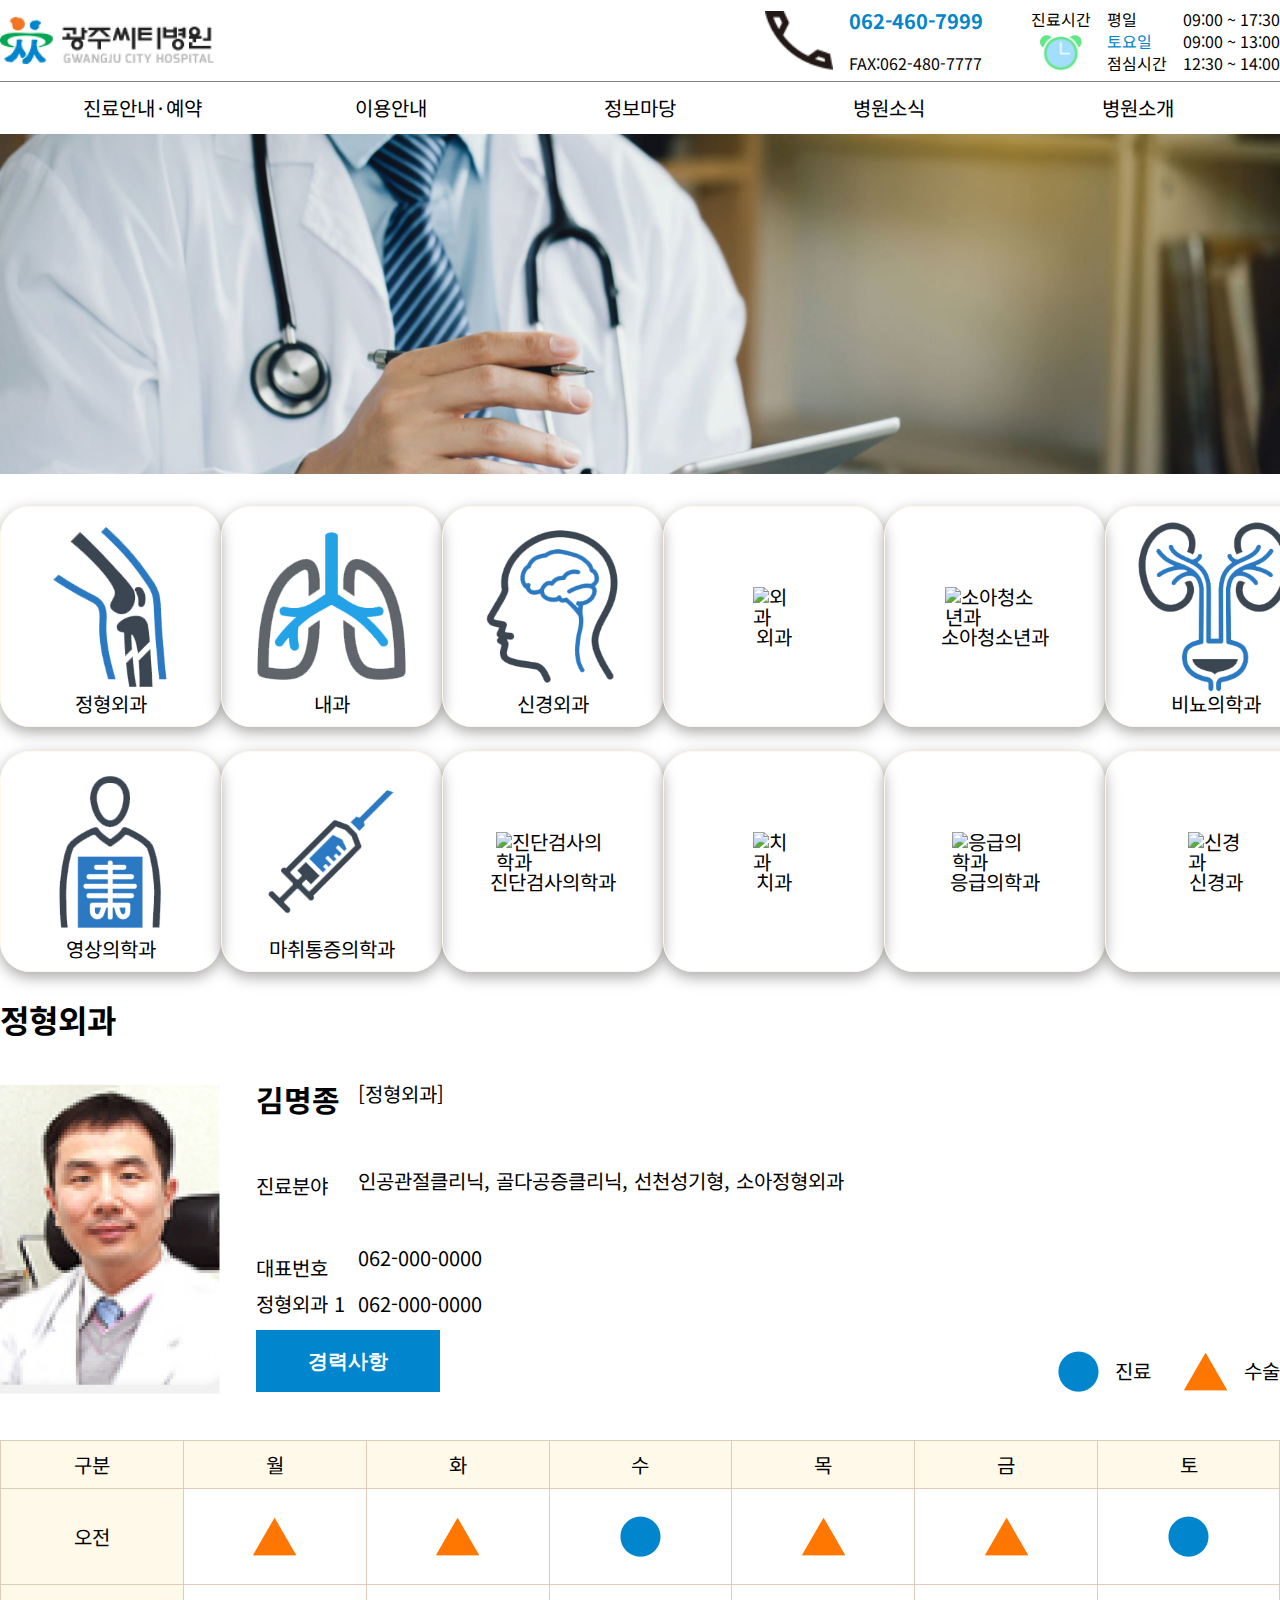
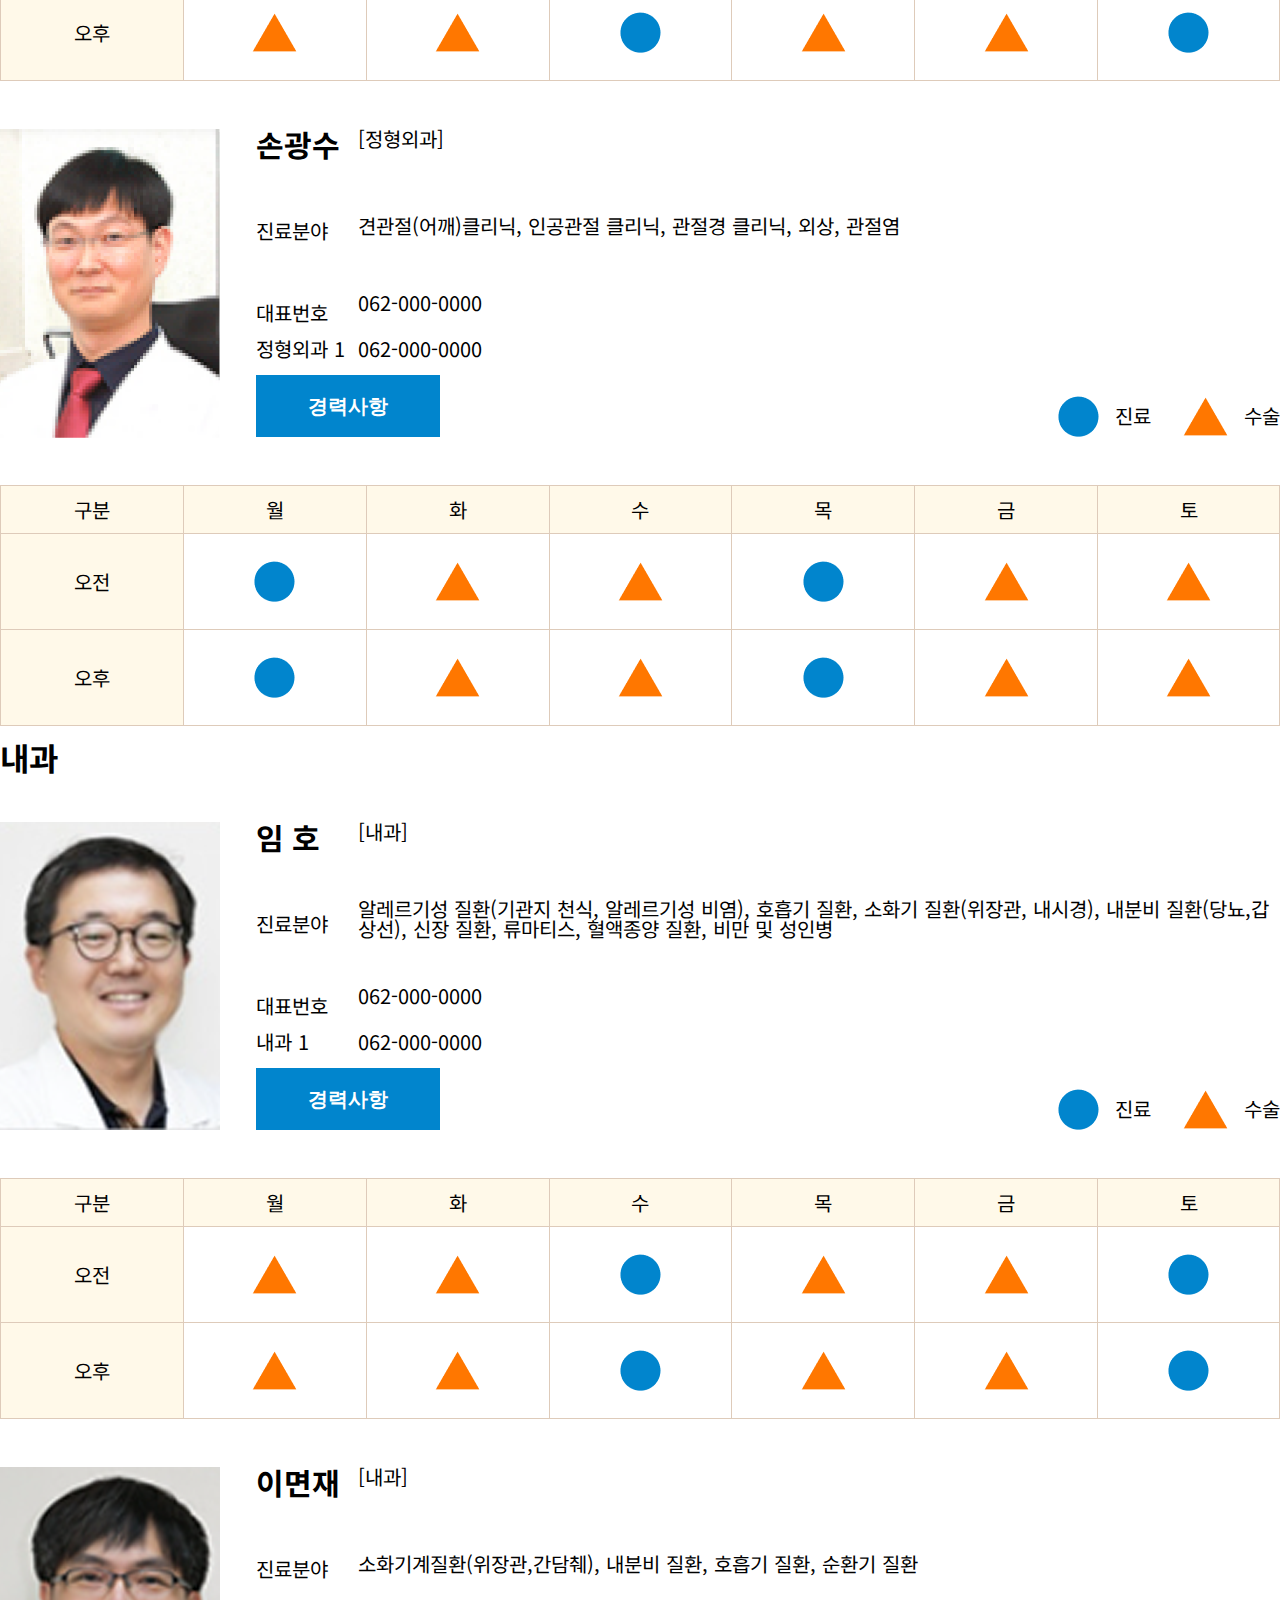
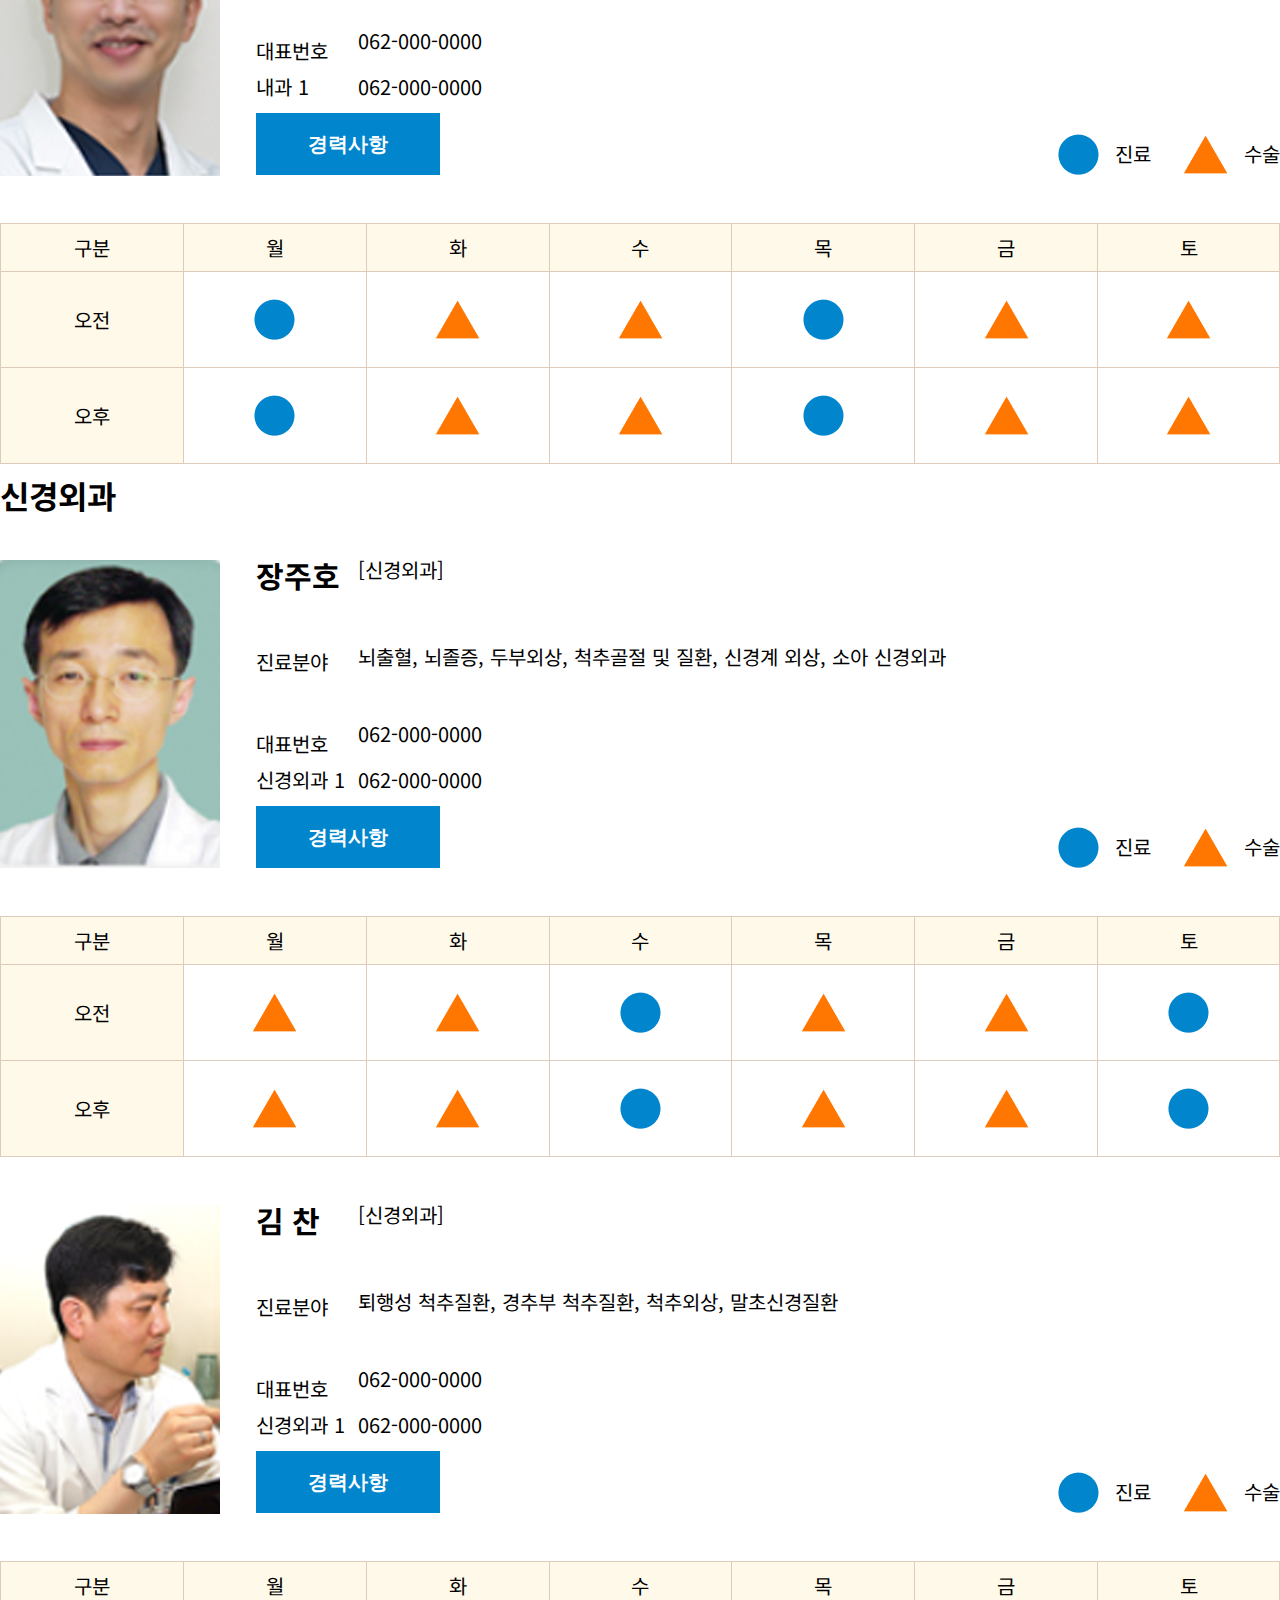
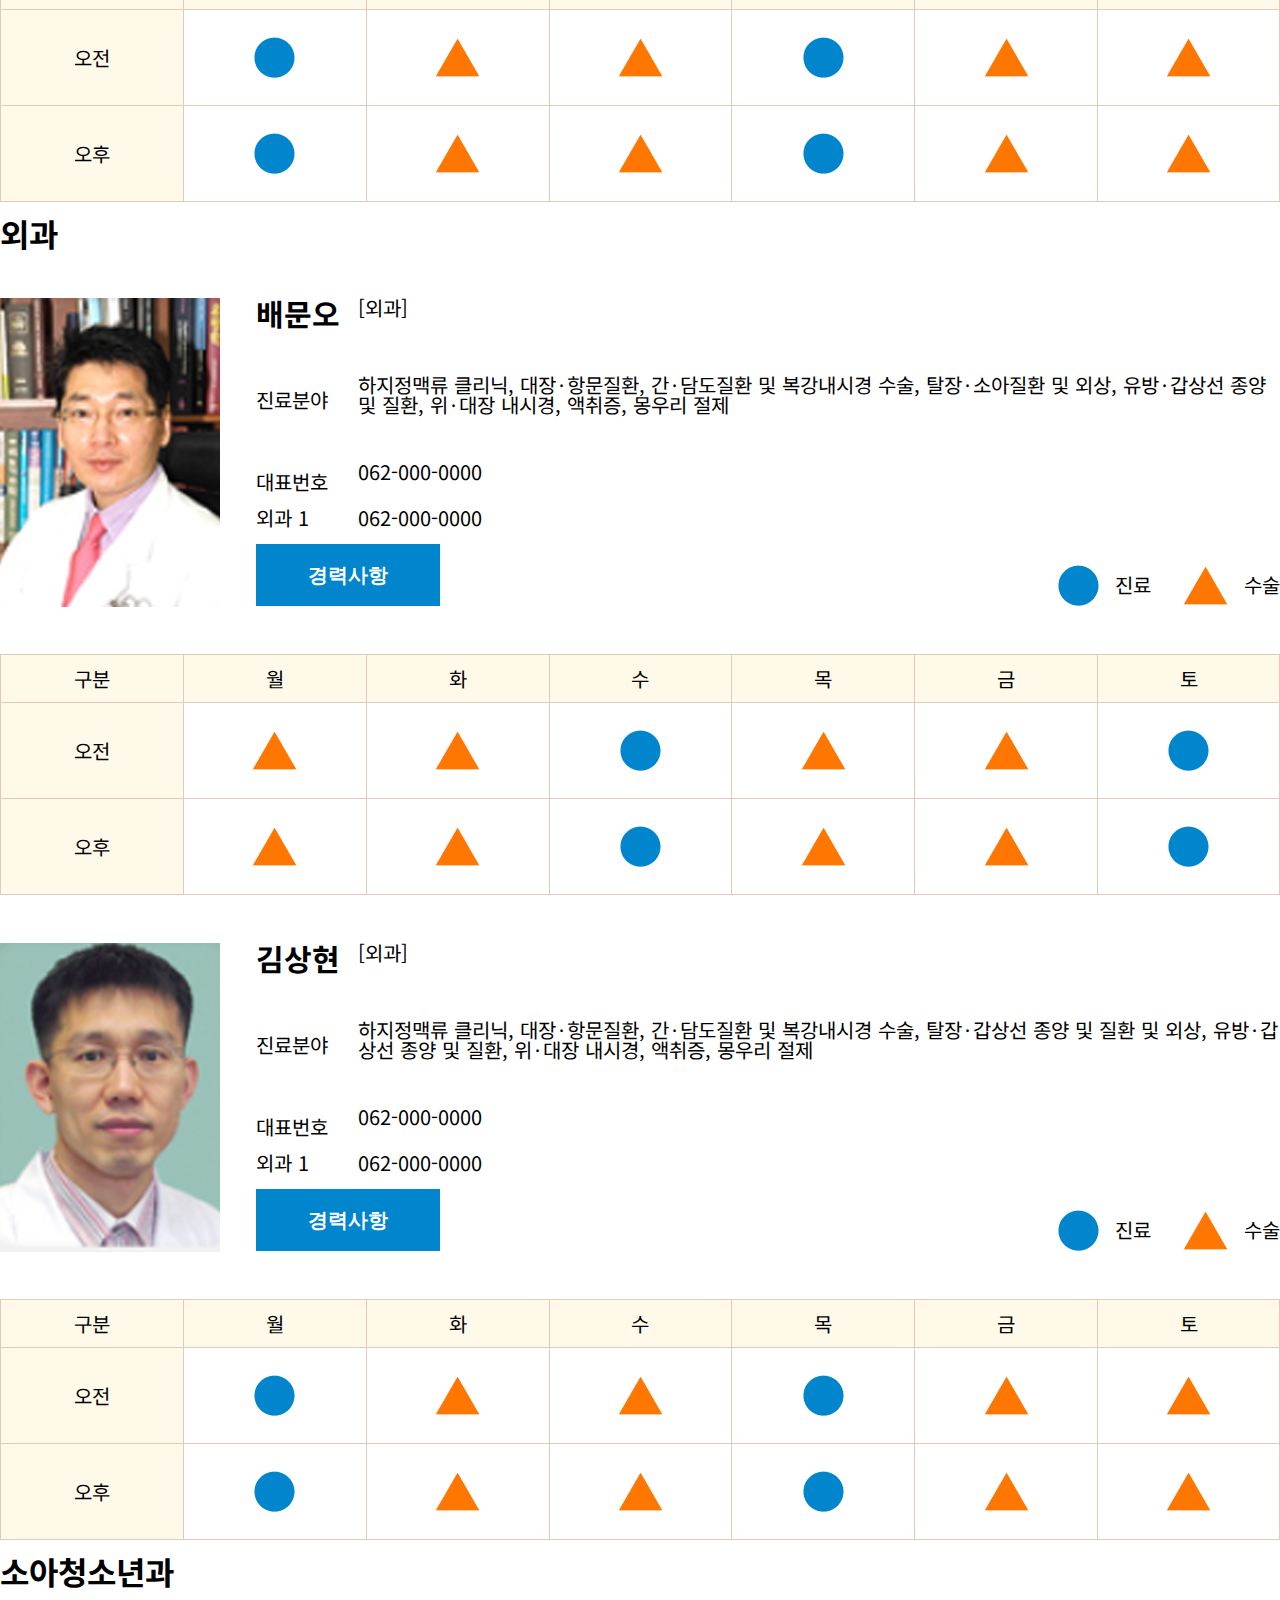
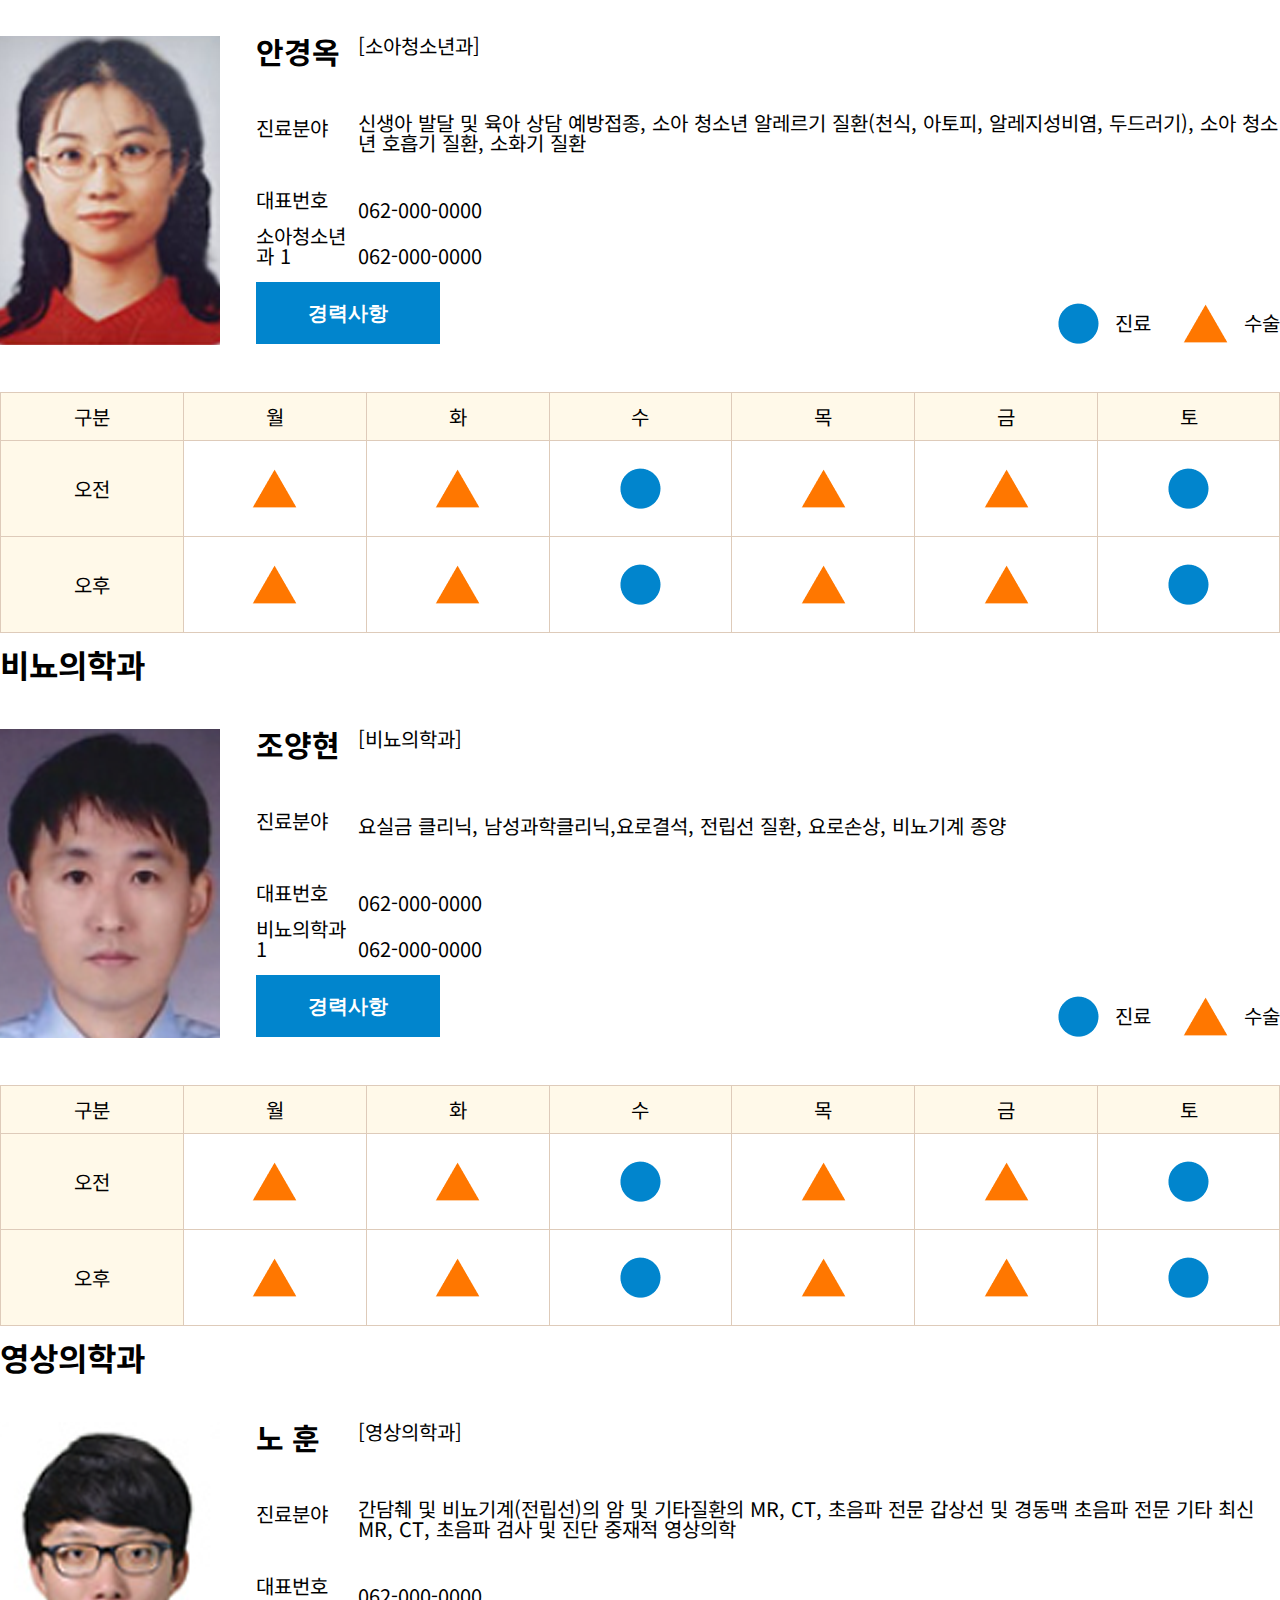
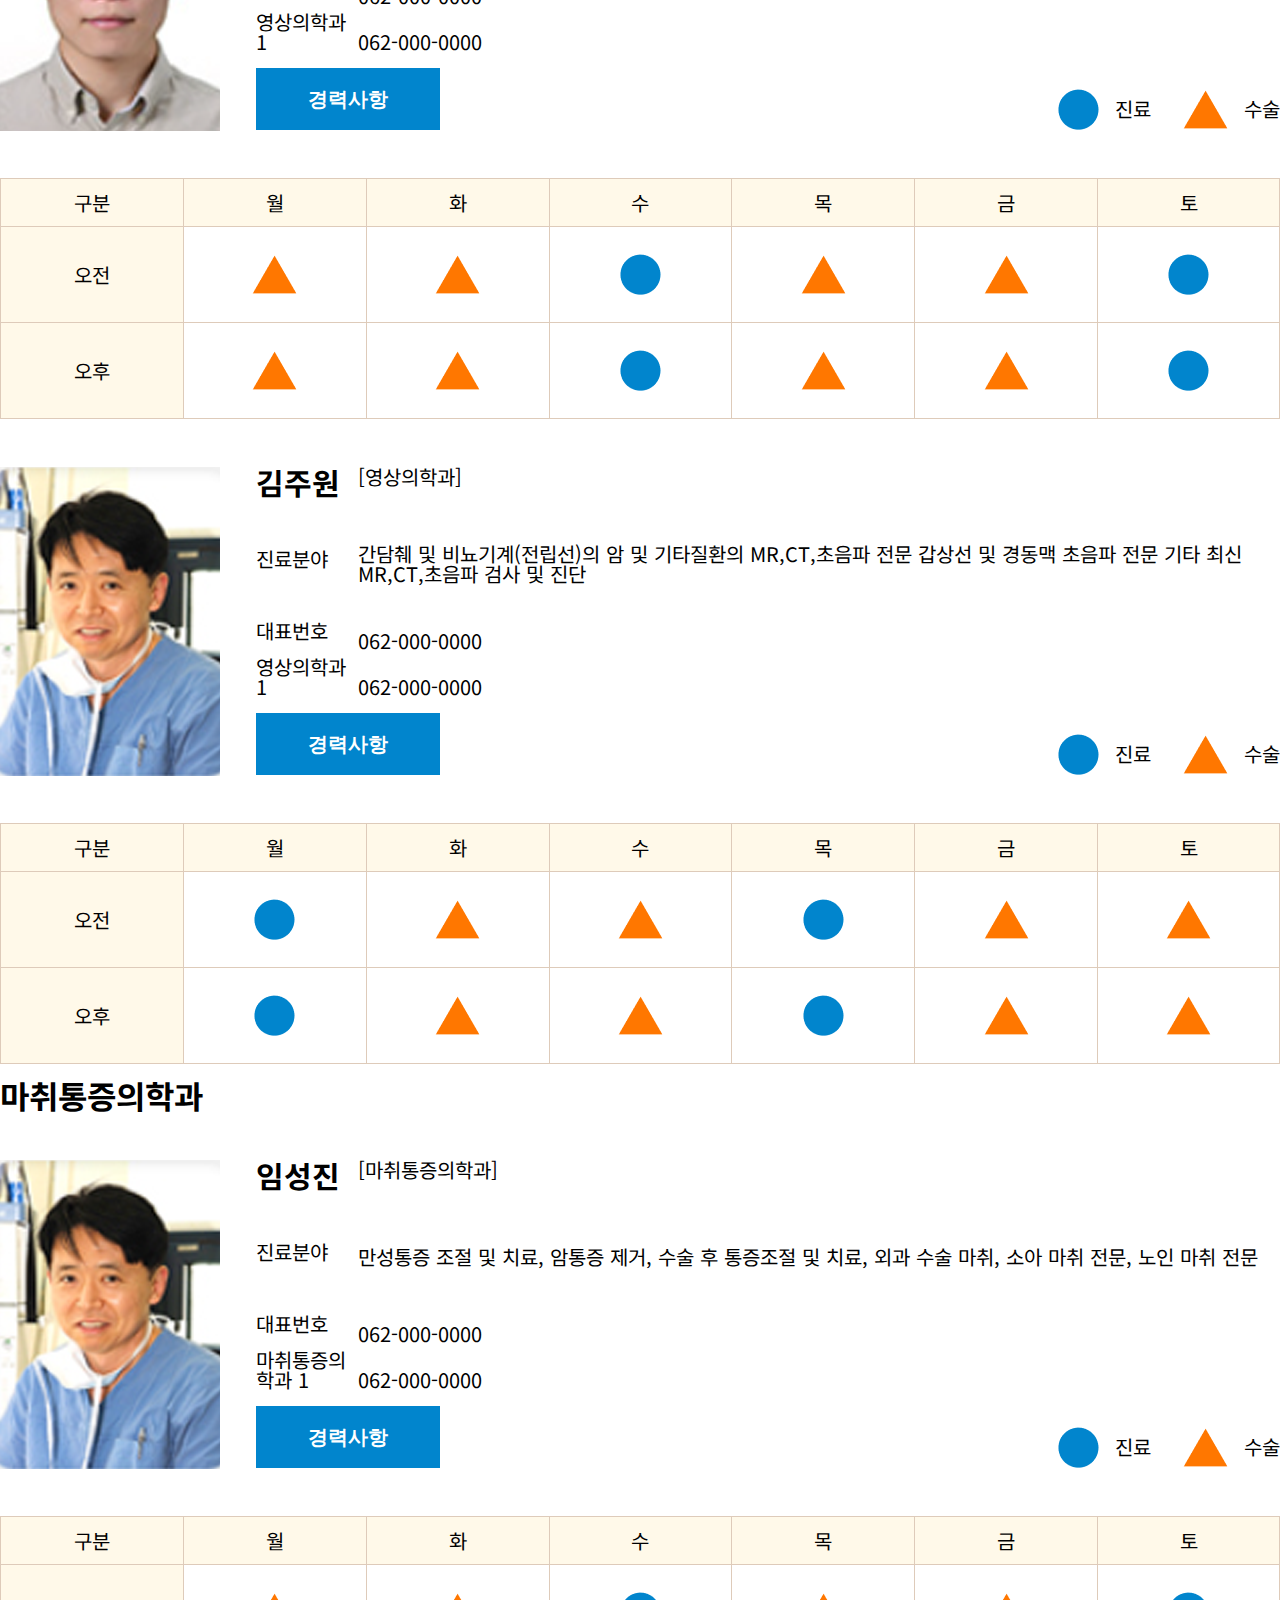
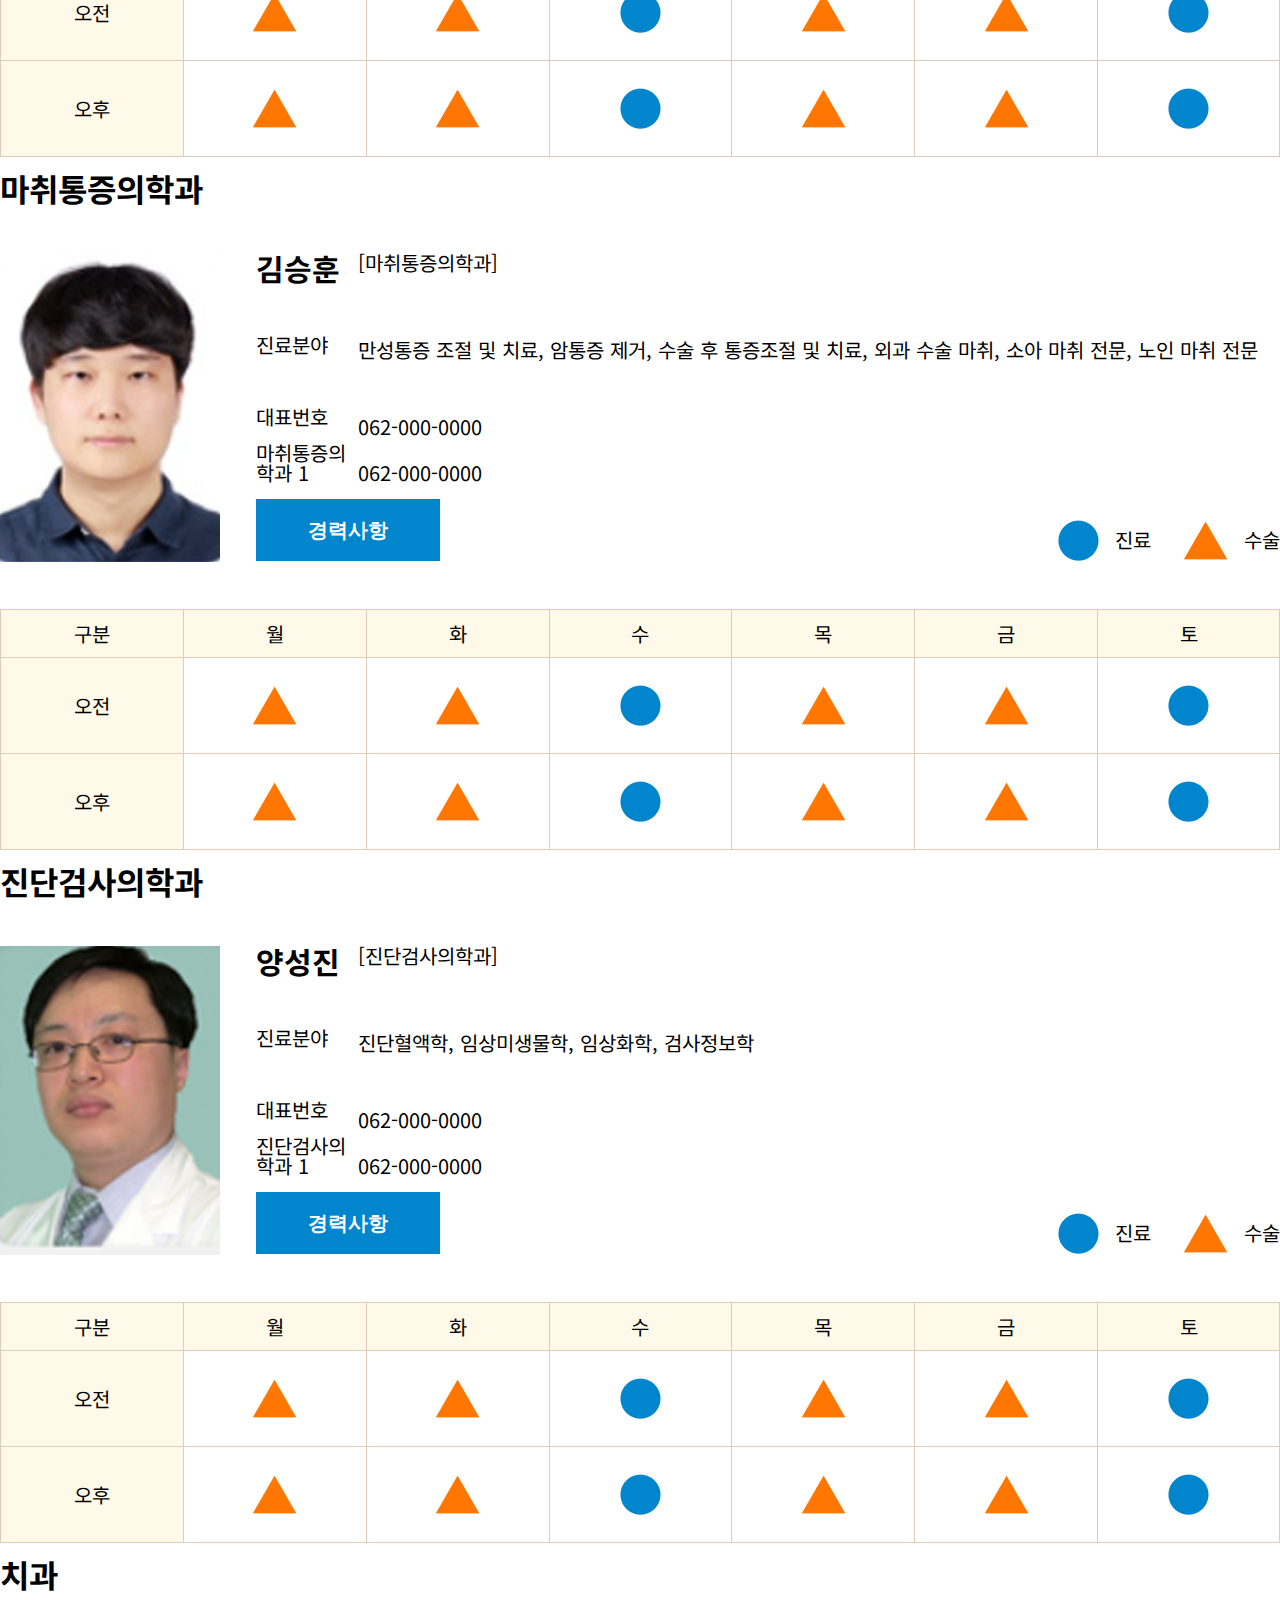
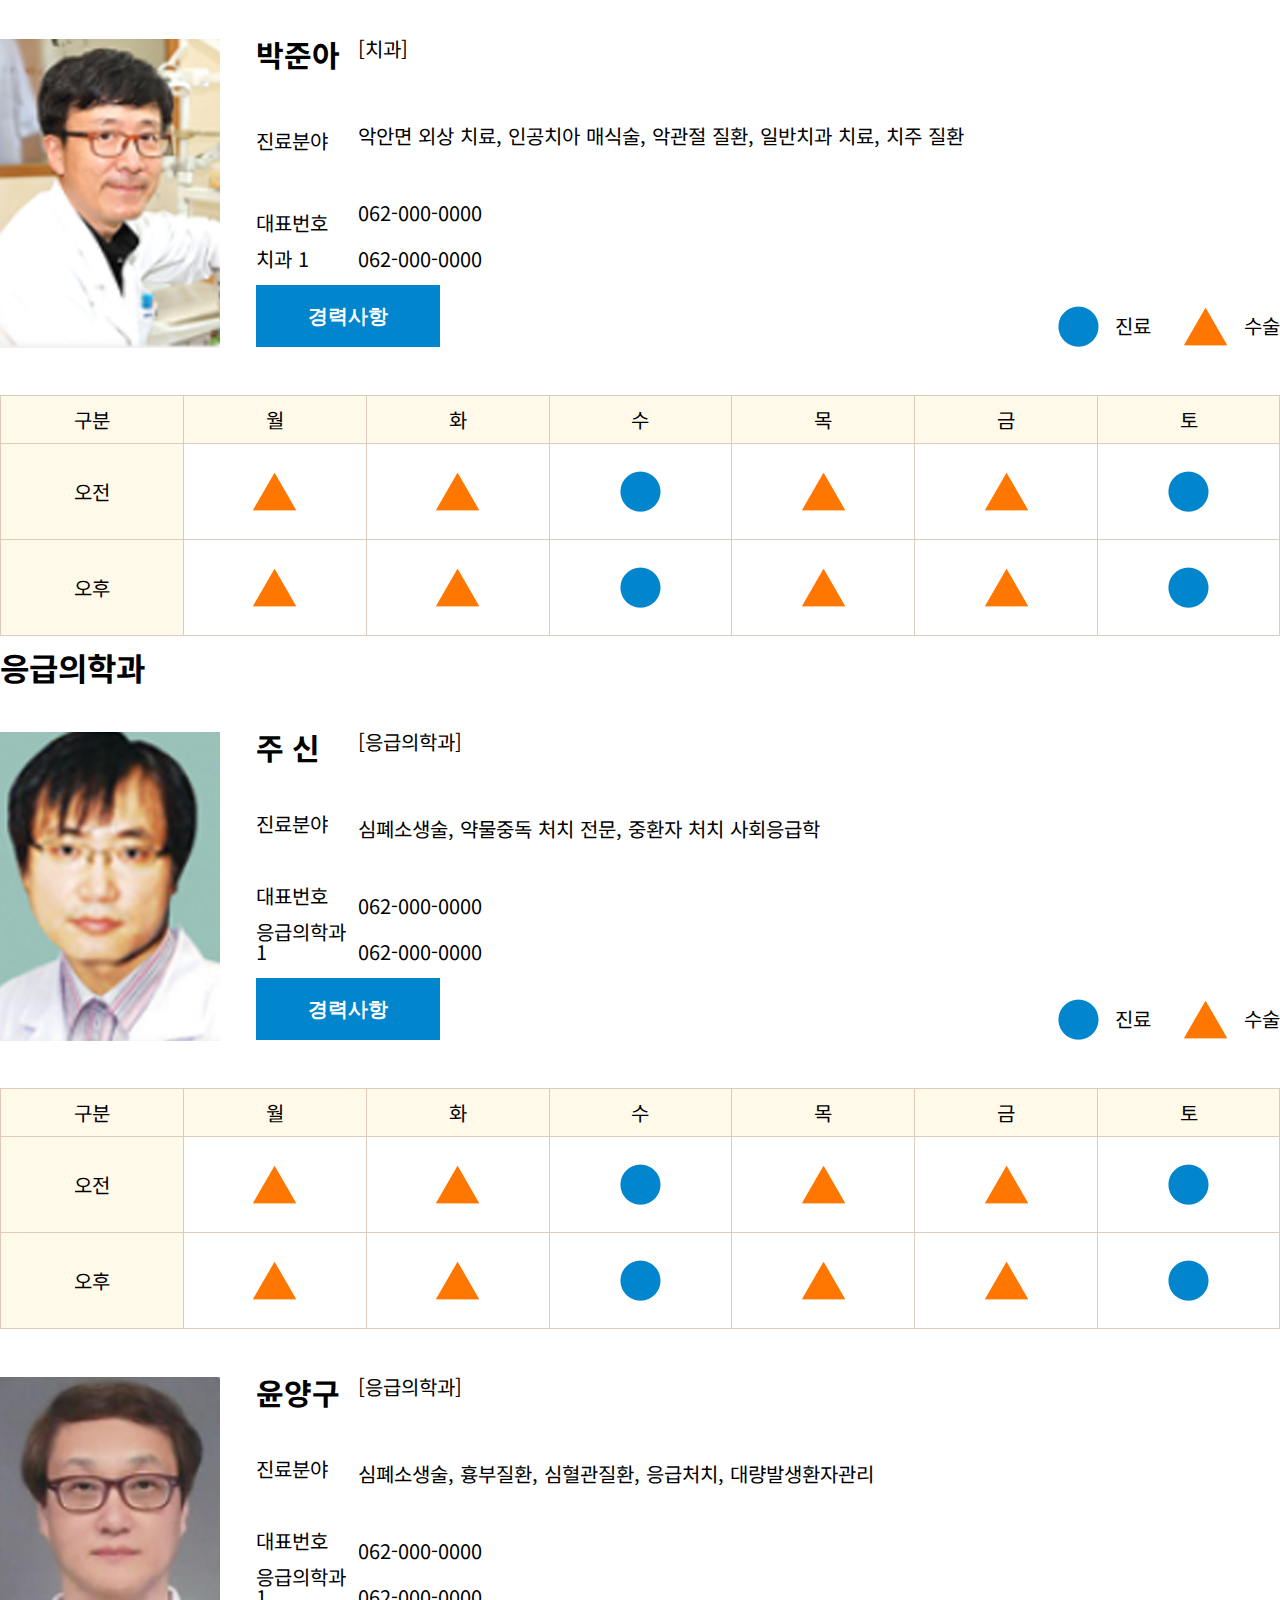
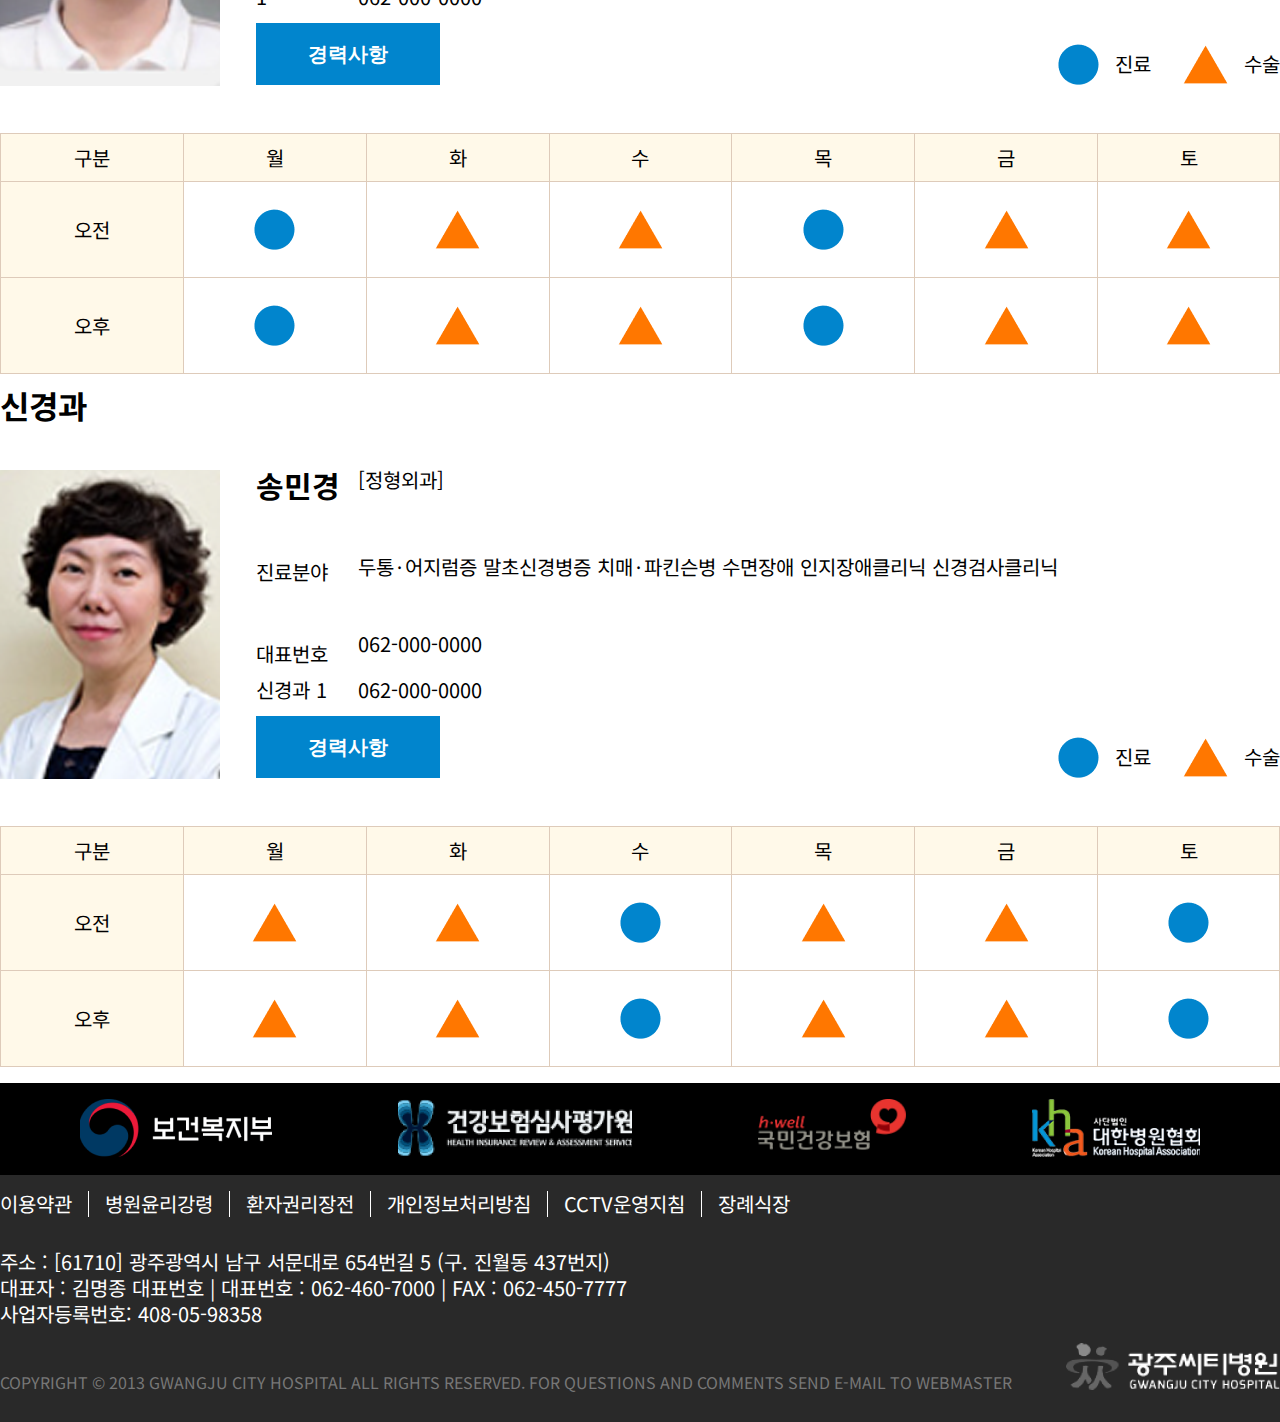
==== commit 91b11c01: "sub tab 완성" ====
--- a/sub.html
+++ b/sub.html
@@ -147,164 +147,1331 @@
     <div class="container margin-auto">
       <ul class="sub-link d-grid">
         <li>
-          <a href="#"><img src="" alt="진단과 로고" /></a>
+          <a href="#"
+            ><img src="images/orthopedics.png" alt="정형외과" />
+            <p>정형외과</p>
+          </a>
         </li>
         <li>
-          <a href="#"><img src="" alt="진단과 로고" /></a>
+          <a href="#"
+            ><img src="images/medicine.png" alt="내과" />
+            <p>내과</p></a
+          >
         </li>
         <li>
-          <a href="#"><img src="" alt="진단과 로고" /></a>
+          <a href="#"
+            ><img src="images/neurosurgery.png" alt="신경외과" />
+            <p>신경외과</p></a
+          >
         </li>
         <li>
-          <a href="#"><img src="" alt="진단과 로고" /></a>
+          <a href="#"
+            ><img src="images/" alt="외과" />
+            <p>외과</p></a
+          >
         </li>
         <li>
-          <a href="#"><img src="" alt="진단과 로고" /></a>
+          <a href="#"
+            ><img src="" alt="소아청소년과" />
+            <p>소아청소년과</p></a
+          >
         </li>
         <li>
-          <a href="#"><img src="" alt="진단과 로고" /></a>
+          <a href="#"
+            ><img src="images/urology.png" alt="비뇨의학과" />
+            <p>비뇨의학과</p></a
+          >
         </li>
         <li>
-          <a href="#"><img src="" alt="진단과 로고" /></a>
+          <a href="#"
+            ><img src="images/media.png" alt="영상의학과" />
+            <p>영상의학과</p></a
+          >
         </li>
         <li>
-          <a href="#"><img src="" alt="진단과 로고" /></a>
+          <a href="#"
+            ><img src="images/anesthesia.png" alt="마취통증의학과" />
+            <p>마취통증의학과</p></a
+          >
         </li>
         <li>
-          <a href="#"><img src="" alt="진단과 로고" /></a>
+          <a href="#"
+            ><img src="" alt="진단검사의학과" />
+            <p>진단검사의학과</p></a
+          >
         </li>
         <li>
-          <a href="#"><img src="" alt="진단과 로고" /></a>
+          <a href="#"
+            ><img src="" alt="치과" />
+            <p>치과</p></a
+          >
         </li>
         <li>
-          <a href="#"><img src="" alt="진단과 로고" /></a>
+          <a href="#"
+            ><img src="" alt="응급의학과" />
+            <p>응급의학과</p></a
+          >
         </li>
         <li>
-          <a href="#"><img src="" alt="진단과 로고" /></a>
+          <a href="#"
+            ><img src="" alt="신경과" />
+            <p>신경과</p></a
+          >
         </li>
       </ul>
-      <div class="sub_contents">
-        <p>정형외과</p>
-        <div class="profile d-grid">
-          <div class="profile_img">
-            <img src="images/profile1.png" alt="프로필 사진" />
-          </div>
-          <div class="profile_left d-flex flex-column justify-between">
-            <p>김명종</p>
-            <p>진료분야</p>
-            <div class="p_num">
-              <p>대표번호</p>
-              <p>정형외과 1</p>
-            </div>
-          </div>
-          <div class="profile_right d-flex flex-column justify-between">
-            <p>&#91;정형외과&#93;</p>
-            <p>인공관절클리닉, 골다공증클리닉, 선천성기형, 소아정형외과</p>
-            <div class="p_num">
-              <p>062-000-0000</p>
-              <p>062-000-0000</p>
-            </div>
-          </div>
-          <div class="profile_button d-flex align-end justify-between">
-            <button>경력사항</button>
-            <div class="profile_icons d-flex align-center">
-              <img src="images/o.png" alt="진료" />
-              <p>진료</p>
-              <img src="images/t.png" alt="수술" />
-              <p>수술</p>
-            </div>
+      <div class="big_contents">
+        <div class="content_1">
+          <div class="sub_contents">
+            <p>정형외과</p>
+            <div class="profile d-grid">
+              <div class="profile_img">
+                <img src="images/profile1.png" alt="프로필 사진" />
+              </div>
+              <div class="profile_left d-flex flex-column justify-between">
+                <p>김명종</p>
+                <p>진료분야</p>
+                <div class="p_num">
+                  <p>대표번호</p>
+                  <p>정형외과 1</p>
+                </div>
+              </div>
+              <div class="profile_right d-flex flex-column justify-between">
+                <p>&#91;정형외과&#93;</p>
+                <p>인공관절클리닉, 골다공증클리닉, 선천성기형, 소아정형외과</p>
+                <div class="p_num">
+                  <p>062-000-0000</p>
+                  <p>062-000-0000</p>
+                </div>
+              </div>
+              <div class="profile_button d-flex align-end justify-between">
+                <button>경력사항</button>
+                <div class="profile_icons d-flex align-center">
+                  <img src="images/o.png" alt="진료" />
+                  <p>진료</p>
+                  <img src="images/t.png" alt="수술" />
+                  <p>수술</p>
+                </div>
+              </div>
+            </div>
+          </div>
+          <div class="schedule">
+            <ul class="schedule_header">
+              <li class="s-bg">구분</li>
+              <li class="s-bg">월</li>
+              <li class="s-bg">화</li>
+              <li class="s-bg">수</li>
+              <li class="s-bg">목</li>
+              <li class="s-bg">금</li>
+              <li class="s-bg">토</li>
+            </ul>
+            <ul class="schedule_mid d-flex">
+              <li class="s-bg">오전</li>
+              <li class="s-bg"><img src="images/t.png" alt="수술" /></li>
+              <li class="s-bg"><img src="images/t.png" alt="수술" /></li>
+              <li class="s-bg"><img src="images/o.png" alt="진료" /></li>
+              <li class="s-bg"><img src="images/t.png" alt="수술" /></li>
+              <li class="s-bg"><img src="images/t.png" alt="수술" /></li>
+              <li class="s-bg"><img src="images/o.png" alt="진료" /></li>
+            </ul>
+            <ul class="schedule_bottum d-flex">
+              <li class="s-bg">오후</li>
+              <li class="s-bg"><img src="images/t.png" alt="수술" /></li>
+              <li class="s-bg"><img src="images/t.png" alt="수술" /></li>
+              <li class="s-bg"><img src="images/o.png" alt="진료" /></li>
+              <li class="s-bg"><img src="images/t.png" alt="수술" /></li>
+              <li class="s-bg"><img src="images/t.png" alt="수술" /></li>
+              <li class="s-bg"><img src="images/o.png" alt="진료" /></li>
+            </ul>
+          </div>
+
+          <div class="sub_contents">
+            <div class="profile d-grid">
+              <div class="profile_img">
+                <img src="images/profile2.png" alt="프로필 사진" />
+              </div>
+              <div class="profile_left d-flex flex-column justify-between">
+                <p>손광수</p>
+                <p>진료분야</p>
+                <div class="p_num">
+                  <p>대표번호</p>
+                  <p>정형외과 1</p>
+                </div>
+              </div>
+              <div class="profile_right d-flex flex-column justify-between">
+                <p>&#91;정형외과&#93;</p>
+                <p>
+                  견관절(어깨)클리닉, 인공관절 클리닉, 관절경 클리닉, 외상,
+                  관절염
+                </p>
+                <div class="p_num">
+                  <p>062-000-0000</p>
+                  <p>062-000-0000</p>
+                </div>
+              </div>
+              <div class="profile_button d-flex align-end justify-between">
+                <button>경력사항</button>
+                <div class="profile_icons d-flex align-center">
+                  <img src="images/o.png" alt="진료" />
+                  <p>진료</p>
+                  <img src="images/t.png" alt="수술" />
+                  <p>수술</p>
+                </div>
+              </div>
+            </div>
+          </div>
+          <div class="schedule">
+            <ul class="schedule_header">
+              <li class="s-bg">구분</li>
+              <li class="s-bg">월</li>
+              <li class="s-bg">화</li>
+              <li class="s-bg">수</li>
+              <li class="s-bg">목</li>
+              <li class="s-bg">금</li>
+              <li class="s-bg">토</li>
+            </ul>
+            <ul class="schedule_mid d-flex">
+              <li class="s-bg">오전</li>
+              <li class="s-bg"><img src="images/o.png" alt="진료" /></li>
+              <li class="s-bg"><img src="images/t.png" alt="수술" /></li>
+              <li class="s-bg"><img src="images/t.png" alt="수술" /></li>
+              <li class="s-bg"><img src="images/o.png" alt="진료" /></li>
+              <li class="s-bg"><img src="images/t.png" alt="수술" /></li>
+              <li class="s-bg"><img src="images/t.png" alt="수술" /></li>
+            </ul>
+            <ul class="schedule_bottum d-flex">
+              <li class="s-bg">오후</li>
+              <li class="s-bg"><img src="images/o.png" alt="진료" /></li>
+              <li class="s-bg"><img src="images/t.png" alt="수술" /></li>
+              <li class="s-bg"><img src="images/t.png" alt="수술" /></li>
+              <li class="s-bg"><img src="images/o.png" alt="진료" /></li>
+              <li class="s-bg"><img src="images/t.png" alt="수술" /></li>
+              <li class="s-bg"><img src="images/t.png" alt="수술" /></li>
+            </ul>
           </div>
         </div>
-      </div>
-      <div class="schedule">
-        <ul class="schedule_header">
-          <li class="s-bg">구분</li>
-          <li class="s-bg">월</li>
-          <li class="s-bg">화</li>
-          <li class="s-bg">수</li>
-          <li class="s-bg">목</li>
-          <li class="s-bg">금</li>
-          <li class="s-bg">토</li>
-        </ul>
-        <ul class="schedule_mid d-flex">
-          <li class="s-bg">오전</li>
-          <li class="s-bg"><img src="images/t.png" alt="수술"></li>
-          <li class="s-bg"><img src="images/t.png" alt="수술"></li>
-          <li class="s-bg"><img src="images/o.png" alt="진료"></li>
-          <li class="s-bg"><img src="images/t.png" alt="수술"></li>
-          <li class="s-bg"><img src="images/t.png" alt="수술"></li>
-          <li class="s-bg"><img src="images/o.png" alt="진료"></li>
-        </ul>
-        <ul class="schedule_bottum d-flex">
-          <li class="s-bg">오후</li>
-          <li class="s-bg"><img src="images/t.png" alt="수술"></li>
-          <li class="s-bg"><img src="images/t.png" alt="수술"></li>
-          <li class="s-bg"><img src="images/o.png" alt="진료"></li>
-          <li class="s-bg"><img src="images/t.png" alt="수술"></li>
-          <li class="s-bg"><img src="images/t.png" alt="수술"></li>
-          <li class="s-bg"><img src="images/o.png" alt="진료"></li>
-        </ul>
-      </div>
-      <div class="sub_contents">
-        <div class="profile d-grid">
-          <div class="profile_img">
-            <img src="images/profile2.png" alt="프로필 사진" />
-          </div>
-          <div class="profile_left d-flex flex-column justify-between">
-            <p>손광수</p>
-            <p>진료분야</p>
-            <div class="p_num">
-              <p>대표번호</p>
-              <p>정형외과 1</p>
-            </div>
-          </div>
-          <div class="profile_right d-flex flex-column justify-between">
-            <p>&#91;정형외과&#93;</p>
-            <p>견관절(어깨)클리닉, 인공관절 클리닉, 관절경 클리닉, 외상, 관절염</p>
-            <div class="p_num">
-              <p>062-000-0000</p>
-              <p>062-000-0000</p>
-            </div>
-          </div>
-          <div class="profile_button d-flex align-end justify-between">
-            <button>경력사항</button>
-            <div class="profile_icons d-flex align-center">
-              <img src="images/o.png" alt="진료" />
-              <p>진료</p>
-              <img src="images/t.png" alt="수술" />
-              <p>수술</p>
-            </div>
+        <div class="content_1">
+          <div class="sub_contents">
+            <p>내과</p>
+            <div class="profile d-grid">
+              <div class="profile_img">
+                <img src="images/profile3.png" alt="프로필 사진" />
+              </div>
+              <div class="profile_left d-flex flex-column justify-between">
+                <p>임 호</p>
+                <p>진료분야</p>
+                <div class="p_num">
+                  <p>대표번호</p>
+                  <p>내과 1</p>
+                </div>
+              </div>
+              <div class="profile_right d-flex flex-column justify-between">
+                <p>&#91;내과&#93;</p>
+                <p>
+                  알레르기성 질환(기관지 천식, 알레르기성 비염), 호흡기 질환,
+                  소화기 질환(위장관, 내시경), 내분비 질환(당뇨,갑상선), 신장
+                  질환, 류마티스, 혈액종양 질환, 비만 및 성인병
+                </p>
+                <div class="p_num">
+                  <p>062-000-0000</p>
+                  <p>062-000-0000</p>
+                </div>
+              </div>
+              <div class="profile_button d-flex align-end justify-between">
+                <button>경력사항</button>
+                <div class="profile_icons d-flex align-center">
+                  <img src="images/o.png" alt="진료" />
+                  <p>진료</p>
+                  <img src="images/t.png" alt="수술" />
+                  <p>수술</p>
+                </div>
+              </div>
+            </div>
+          </div>
+          <div class="schedule">
+            <ul class="schedule_header">
+              <li class="s-bg">구분</li>
+              <li class="s-bg">월</li>
+              <li class="s-bg">화</li>
+              <li class="s-bg">수</li>
+              <li class="s-bg">목</li>
+              <li class="s-bg">금</li>
+              <li class="s-bg">토</li>
+            </ul>
+            <ul class="schedule_mid d-flex">
+              <li class="s-bg">오전</li>
+              <li class="s-bg"><img src="images/t.png" alt="수술" /></li>
+              <li class="s-bg"><img src="images/t.png" alt="수술" /></li>
+              <li class="s-bg"><img src="images/o.png" alt="진료" /></li>
+              <li class="s-bg"><img src="images/t.png" alt="수술" /></li>
+              <li class="s-bg"><img src="images/t.png" alt="수술" /></li>
+              <li class="s-bg"><img src="images/o.png" alt="진료" /></li>
+            </ul>
+            <ul class="schedule_bottum d-flex">
+              <li class="s-bg">오후</li>
+              <li class="s-bg"><img src="images/t.png" alt="수술" /></li>
+              <li class="s-bg"><img src="images/t.png" alt="수술" /></li>
+              <li class="s-bg"><img src="images/o.png" alt="진료" /></li>
+              <li class="s-bg"><img src="images/t.png" alt="수술" /></li>
+              <li class="s-bg"><img src="images/t.png" alt="수술" /></li>
+              <li class="s-bg"><img src="images/o.png" alt="진료" /></li>
+            </ul>
+          </div>
+
+          <div class="sub_contents">
+            <div class="profile d-grid">
+              <div class="profile_img">
+                <img src="images/profile4.png" alt="프로필 사진" />
+              </div>
+              <div class="profile_left d-flex flex-column justify-between">
+                <p>이면재</p>
+                <p>진료분야</p>
+                <div class="p_num">
+                  <p>대표번호</p>
+                  <p>내과 1</p>
+                </div>
+              </div>
+              <div class="profile_right d-flex flex-column justify-between">
+                <p>&#91;내과&#93;</p>
+                <p>
+                  소화기계질환(위장관,간담췌), 내분비 질환, 호흡기 질환, 순환기
+                  질환
+                </p>
+                <div class="p_num">
+                  <p>062-000-0000</p>
+                  <p>062-000-0000</p>
+                </div>
+              </div>
+              <div class="profile_button d-flex align-end justify-between">
+                <button>경력사항</button>
+                <div class="profile_icons d-flex align-center">
+                  <img src="images/o.png" alt="진료" />
+                  <p>진료</p>
+                  <img src="images/t.png" alt="수술" />
+                  <p>수술</p>
+                </div>
+              </div>
+            </div>
+          </div>
+          <div class="schedule">
+            <ul class="schedule_header">
+              <li class="s-bg">구분</li>
+              <li class="s-bg">월</li>
+              <li class="s-bg">화</li>
+              <li class="s-bg">수</li>
+              <li class="s-bg">목</li>
+              <li class="s-bg">금</li>
+              <li class="s-bg">토</li>
+            </ul>
+            <ul class="schedule_mid d-flex">
+              <li class="s-bg">오전</li>
+              <li class="s-bg"><img src="images/o.png" alt="진료" /></li>
+              <li class="s-bg"><img src="images/t.png" alt="수술" /></li>
+              <li class="s-bg"><img src="images/t.png" alt="수술" /></li>
+              <li class="s-bg"><img src="images/o.png" alt="진료" /></li>
+              <li class="s-bg"><img src="images/t.png" alt="수술" /></li>
+              <li class="s-bg"><img src="images/t.png" alt="수술" /></li>
+            </ul>
+            <ul class="schedule_bottum d-flex">
+              <li class="s-bg">오후</li>
+              <li class="s-bg"><img src="images/o.png" alt="진료" /></li>
+              <li class="s-bg"><img src="images/t.png" alt="수술" /></li>
+              <li class="s-bg"><img src="images/t.png" alt="수술" /></li>
+              <li class="s-bg"><img src="images/o.png" alt="진료" /></li>
+              <li class="s-bg"><img src="images/t.png" alt="수술" /></li>
+              <li class="s-bg"><img src="images/t.png" alt="수술" /></li>
+            </ul>
           </div>
         </div>
-      </div>
-      <div class="schedule">
-        <ul class="schedule_header">
-          <li class="s-bg">구분</li>
-          <li class="s-bg">월</li>
-          <li class="s-bg">화</li>
-          <li class="s-bg">수</li>
-          <li class="s-bg">목</li>
-          <li class="s-bg">금</li>
-          <li class="s-bg">토</li>
-        </ul>
-        <ul class="schedule_mid d-flex">
-          <li class="s-bg">오전</li>
-          <li class="s-bg"><img src="images/o.png" alt="진료"></li>
-          <li class="s-bg"><img src="images/t.png" alt="수술"></li>
-          <li class="s-bg"><img src="images/t.png" alt="수술"></li>
-          <li class="s-bg"><img src="images/o.png" alt="진료"></li>
-          <li class="s-bg"><img src="images/t.png" alt="수술"></li>
-          <li class="s-bg"><img src="images/t.png" alt="수술"></li>
-        </ul>
-        <ul class="schedule_bottum d-flex">
-          <li class="s-bg">오후</li>
-          <li class="s-bg"><img src="images/o.png" alt="진료"></li>
-          <li class="s-bg"><img src="images/t.png" alt="수술"></li>
-          <li class="s-bg"><img src="images/t.png" alt="수술"></li>
-          <li class="s-bg"><img src="images/o.png" alt="진료"></li>
-          <li class="s-bg"><img src="images/t.png" alt="수술"></li>
-          <li class="s-bg"><img src="images/t.png" alt="수술"></li>
-        </ul>
+        <div class="content_1">
+          <div class="sub_contents">
+            <p>신경외과</p>
+            <div class="profile d-grid">
+              <div class="profile_img">
+                <img src="images/profile5.png" alt="프로필 사진" />
+              </div>
+              <div class="profile_left d-flex flex-column justify-between">
+                <p>장주호</p>
+                <p>진료분야</p>
+                <div class="p_num">
+                  <p>대표번호</p>
+                  <p>신경외과 1</p>
+                </div>
+              </div>
+              <div class="profile_right d-flex flex-column justify-between">
+                <p>&#91;신경외과&#93;</p>
+                <p>
+                  뇌출혈, 뇌졸증, 두부외상, 척추골절 및 질환, 신경계 외상, 소아
+                  신경외과
+                </p>
+                <div class="p_num">
+                  <p>062-000-0000</p>
+                  <p>062-000-0000</p>
+                </div>
+              </div>
+              <div class="profile_button d-flex align-end justify-between">
+                <button>경력사항</button>
+                <div class="profile_icons d-flex align-center">
+                  <img src="images/o.png" alt="진료" />
+                  <p>진료</p>
+                  <img src="images/t.png" alt="수술" />
+                  <p>수술</p>
+                </div>
+              </div>
+            </div>
+          </div>
+          <div class="schedule">
+            <ul class="schedule_header">
+              <li class="s-bg">구분</li>
+              <li class="s-bg">월</li>
+              <li class="s-bg">화</li>
+              <li class="s-bg">수</li>
+              <li class="s-bg">목</li>
+              <li class="s-bg">금</li>
+              <li class="s-bg">토</li>
+            </ul>
+            <ul class="schedule_mid d-flex">
+              <li class="s-bg">오전</li>
+              <li class="s-bg"><img src="images/t.png" alt="수술" /></li>
+              <li class="s-bg"><img src="images/t.png" alt="수술" /></li>
+              <li class="s-bg"><img src="images/o.png" alt="진료" /></li>
+              <li class="s-bg"><img src="images/t.png" alt="수술" /></li>
+              <li class="s-bg"><img src="images/t.png" alt="수술" /></li>
+              <li class="s-bg"><img src="images/o.png" alt="진료" /></li>
+            </ul>
+            <ul class="schedule_bottum d-flex">
+              <li class="s-bg">오후</li>
+              <li class="s-bg"><img src="images/t.png" alt="수술" /></li>
+              <li class="s-bg"><img src="images/t.png" alt="수술" /></li>
+              <li class="s-bg"><img src="images/o.png" alt="진료" /></li>
+              <li class="s-bg"><img src="images/t.png" alt="수술" /></li>
+              <li class="s-bg"><img src="images/t.png" alt="수술" /></li>
+              <li class="s-bg"><img src="images/o.png" alt="진료" /></li>
+            </ul>
+          </div>
+
+          <div class="sub_contents">
+            <div class="profile d-grid">
+              <div class="profile_img">
+                <img src="images/profile6.png" alt="프로필 사진" />
+              </div>
+              <div class="profile_left d-flex flex-column justify-between">
+                <p>김 찬</p>
+                <p>진료분야</p>
+                <div class="p_num">
+                  <p>대표번호</p>
+                  <p>신경외과 1</p>
+                </div>
+              </div>
+              <div class="profile_right d-flex flex-column justify-between">
+                <p>&#91;신경외과&#93;</p>
+                <p>퇴행성 척추질환, 경추부 척추질환, 척추외상, 말초신경질환</p>
+                <div class="p_num">
+                  <p>062-000-0000</p>
+                  <p>062-000-0000</p>
+                </div>
+              </div>
+              <div class="profile_button d-flex align-end justify-between">
+                <button>경력사항</button>
+                <div class="profile_icons d-flex align-center">
+                  <img src="images/o.png" alt="진료" />
+                  <p>진료</p>
+                  <img src="images/t.png" alt="수술" />
+                  <p>수술</p>
+                </div>
+              </div>
+            </div>
+          </div>
+          <div class="schedule">
+            <ul class="schedule_header">
+              <li class="s-bg">구분</li>
+              <li class="s-bg">월</li>
+              <li class="s-bg">화</li>
+              <li class="s-bg">수</li>
+              <li class="s-bg">목</li>
+              <li class="s-bg">금</li>
+              <li class="s-bg">토</li>
+            </ul>
+            <ul class="schedule_mid d-flex">
+              <li class="s-bg">오전</li>
+              <li class="s-bg"><img src="images/o.png" alt="진료" /></li>
+              <li class="s-bg"><img src="images/t.png" alt="수술" /></li>
+              <li class="s-bg"><img src="images/t.png" alt="수술" /></li>
+              <li class="s-bg"><img src="images/o.png" alt="진료" /></li>
+              <li class="s-bg"><img src="images/t.png" alt="수술" /></li>
+              <li class="s-bg"><img src="images/t.png" alt="수술" /></li>
+            </ul>
+            <ul class="schedule_bottum d-flex">
+              <li class="s-bg">오후</li>
+              <li class="s-bg"><img src="images/o.png" alt="진료" /></li>
+              <li class="s-bg"><img src="images/t.png" alt="수술" /></li>
+              <li class="s-bg"><img src="images/t.png" alt="수술" /></li>
+              <li class="s-bg"><img src="images/o.png" alt="진료" /></li>
+              <li class="s-bg"><img src="images/t.png" alt="수술" /></li>
+              <li class="s-bg"><img src="images/t.png" alt="수술" /></li>
+            </ul>
+          </div>
+        </div>
+        <div class="content_1">
+          <div class="sub_contents">
+            <p>외과</p>
+            <div class="profile d-grid">
+              <div class="profile_img">
+                <img src="images/profile7.png" alt="프로필 사진" />
+              </div>
+              <div class="profile_left d-flex flex-column justify-between">
+                <p>배문오</p>
+                <p>진료분야</p>
+                <div class="p_num">
+                  <p>대표번호</p>
+                  <p>외과 1</p>
+                </div>
+              </div>
+              <div class="profile_right d-flex flex-column justify-between">
+                <p>&#91;외과&#93;</p>
+                <p>
+                  하지정맥류 클리닉, 대장·항문질환, 간·담도질환 및 복강내시경
+                  수술, 탈장·소아질환 및 외상, 유방·갑상선 종양 및 질환, 위·대장
+                  내시경, 액취증, 몽우리 절제
+                </p>
+                <div class="p_num">
+                  <p>062-000-0000</p>
+                  <p>062-000-0000</p>
+                </div>
+              </div>
+              <div class="profile_button d-flex align-end justify-between">
+                <button>경력사항</button>
+                <div class="profile_icons d-flex align-center">
+                  <img src="images/o.png" alt="진료" />
+                  <p>진료</p>
+                  <img src="images/t.png" alt="수술" />
+                  <p>수술</p>
+                </div>
+              </div>
+            </div>
+          </div>
+          <div class="schedule">
+            <ul class="schedule_header">
+              <li class="s-bg">구분</li>
+              <li class="s-bg">월</li>
+              <li class="s-bg">화</li>
+              <li class="s-bg">수</li>
+              <li class="s-bg">목</li>
+              <li class="s-bg">금</li>
+              <li class="s-bg">토</li>
+            </ul>
+            <ul class="schedule_mid d-flex">
+              <li class="s-bg">오전</li>
+              <li class="s-bg"><img src="images/t.png" alt="수술" /></li>
+              <li class="s-bg"><img src="images/t.png" alt="수술" /></li>
+              <li class="s-bg"><img src="images/o.png" alt="진료" /></li>
+              <li class="s-bg"><img src="images/t.png" alt="수술" /></li>
+              <li class="s-bg"><img src="images/t.png" alt="수술" /></li>
+              <li class="s-bg"><img src="images/o.png" alt="진료" /></li>
+            </ul>
+            <ul class="schedule_bottum d-flex">
+              <li class="s-bg">오후</li>
+              <li class="s-bg"><img src="images/t.png" alt="수술" /></li>
+              <li class="s-bg"><img src="images/t.png" alt="수술" /></li>
+              <li class="s-bg"><img src="images/o.png" alt="진료" /></li>
+              <li class="s-bg"><img src="images/t.png" alt="수술" /></li>
+              <li class="s-bg"><img src="images/t.png" alt="수술" /></li>
+              <li class="s-bg"><img src="images/o.png" alt="진료" /></li>
+            </ul>
+          </div>
+
+          <div class="sub_contents">
+            <div class="profile d-grid">
+              <div class="profile_img">
+                <img src="images/profile8.png" alt="프로필 사진" />
+              </div>
+              <div class="profile_left d-flex flex-column justify-between">
+                <p>김상현</p>
+                <p>진료분야</p>
+                <div class="p_num">
+                  <p>대표번호</p>
+                  <p>외과 1</p>
+                </div>
+              </div>
+              <div class="profile_right d-flex flex-column justify-between">
+                <p>&#91;외과&#93;</p>
+                <p>
+                  하지정맥류 클리닉, 대장·항문질환, 간·담도질환 및 복강내시경
+                  수술, 탈장·갑상선 종양 및 질환 및 외상, 유방·갑상선 종양 및
+                  질환, 위·대장 내시경, 액취증, 몽우리 절제
+                </p>
+                <div class="p_num">
+                  <p>062-000-0000</p>
+                  <p>062-000-0000</p>
+                </div>
+              </div>
+              <div class="profile_button d-flex align-end justify-between">
+                <button>경력사항</button>
+                <div class="profile_icons d-flex align-center">
+                  <img src="images/o.png" alt="진료" />
+                  <p>진료</p>
+                  <img src="images/t.png" alt="수술" />
+                  <p>수술</p>
+                </div>
+              </div>
+            </div>
+          </div>
+          <div class="schedule">
+            <ul class="schedule_header">
+              <li class="s-bg">구분</li>
+              <li class="s-bg">월</li>
+              <li class="s-bg">화</li>
+              <li class="s-bg">수</li>
+              <li class="s-bg">목</li>
+              <li class="s-bg">금</li>
+              <li class="s-bg">토</li>
+            </ul>
+            <ul class="schedule_mid d-flex">
+              <li class="s-bg">오전</li>
+              <li class="s-bg"><img src="images/o.png" alt="진료" /></li>
+              <li class="s-bg"><img src="images/t.png" alt="수술" /></li>
+              <li class="s-bg"><img src="images/t.png" alt="수술" /></li>
+              <li class="s-bg"><img src="images/o.png" alt="진료" /></li>
+              <li class="s-bg"><img src="images/t.png" alt="수술" /></li>
+              <li class="s-bg"><img src="images/t.png" alt="수술" /></li>
+            </ul>
+            <ul class="schedule_bottum d-flex">
+              <li class="s-bg">오후</li>
+              <li class="s-bg"><img src="images/o.png" alt="진료" /></li>
+              <li class="s-bg"><img src="images/t.png" alt="수술" /></li>
+              <li class="s-bg"><img src="images/t.png" alt="수술" /></li>
+              <li class="s-bg"><img src="images/o.png" alt="진료" /></li>
+              <li class="s-bg"><img src="images/t.png" alt="수술" /></li>
+              <li class="s-bg"><img src="images/t.png" alt="수술" /></li>
+            </ul>
+          </div>
+        </div>
+        <div class="content_1">
+          <div class="sub_contents">
+            <p>소아청소년과</p>
+            <div class="profile d-grid">
+              <div class="profile_img">
+                <img src="images/profile9.png" alt="프로필 사진" />
+              </div>
+              <div class="profile_left d-flex flex-column justify-between">
+                <p>안경옥</p>
+                <p>진료분야</p>
+                <div class="p_num">
+                  <p>대표번호</p>
+                  <p>소아청소년과 1</p>
+                </div>
+              </div>
+              <div class="profile_right d-flex flex-column justify-between">
+                <p>&#91;소아청소년과&#93;</p>
+                <p>
+                  신생아 발달 및 육아 상담 예방접종, 소아 청소년 알레르기
+                  질환(천식, 아토피, 알레지성비염, 두드러기), 소아 청소년 호흡기
+                  질환, 소화기 질환
+                </p>
+                <div class="p_num">
+                  <p>062-000-0000</p>
+                  <p>062-000-0000</p>
+                </div>
+              </div>
+              <div class="profile_button d-flex align-end justify-between">
+                <button>경력사항</button>
+                <div class="profile_icons d-flex align-center">
+                  <img src="images/o.png" alt="진료" />
+                  <p>진료</p>
+                  <img src="images/t.png" alt="수술" />
+                  <p>수술</p>
+                </div>
+              </div>
+            </div>
+          </div>
+          <div class="schedule">
+            <ul class="schedule_header">
+              <li class="s-bg">구분</li>
+              <li class="s-bg">월</li>
+              <li class="s-bg">화</li>
+              <li class="s-bg">수</li>
+              <li class="s-bg">목</li>
+              <li class="s-bg">금</li>
+              <li class="s-bg">토</li>
+            </ul>
+            <ul class="schedule_mid d-flex">
+              <li class="s-bg">오전</li>
+              <li class="s-bg"><img src="images/t.png" alt="수술" /></li>
+              <li class="s-bg"><img src="images/t.png" alt="수술" /></li>
+              <li class="s-bg"><img src="images/o.png" alt="진료" /></li>
+              <li class="s-bg"><img src="images/t.png" alt="수술" /></li>
+              <li class="s-bg"><img src="images/t.png" alt="수술" /></li>
+              <li class="s-bg"><img src="images/o.png" alt="진료" /></li>
+            </ul>
+            <ul class="schedule_bottum d-flex">
+              <li class="s-bg">오후</li>
+              <li class="s-bg"><img src="images/t.png" alt="수술" /></li>
+              <li class="s-bg"><img src="images/t.png" alt="수술" /></li>
+              <li class="s-bg"><img src="images/o.png" alt="진료" /></li>
+              <li class="s-bg"><img src="images/t.png" alt="수술" /></li>
+              <li class="s-bg"><img src="images/t.png" alt="수술" /></li>
+              <li class="s-bg"><img src="images/o.png" alt="진료" /></li>
+            </ul>
+          </div>
+        </div>
+        <div class="content_1">
+          <div class="sub_contents">
+            <p>비뇨의학과</p>
+            <div class="profile d-grid">
+              <div class="profile_img">
+                <img src="images/profile10.png" alt="프로필 사진" />
+              </div>
+              <div class="profile_left d-flex flex-column justify-between">
+                <p>조양현</p>
+                <p>진료분야</p>
+                <div class="p_num">
+                  <p>대표번호</p>
+                  <p>비뇨의학과 1</p>
+                </div>
+              </div>
+              <div class="profile_right d-flex flex-column justify-between">
+                <p>&#91;비뇨의학과&#93;</p>
+                <p>
+                  요실금 클리닉, 남성과학클리닉,요로결석, 전립선 질환, 요로손상,
+                  비뇨기계 종양
+                </p>
+                <div class="p_num">
+                  <p>062-000-0000</p>
+                  <p>062-000-0000</p>
+                </div>
+              </div>
+              <div class="profile_button d-flex align-end justify-between">
+                <button>경력사항</button>
+                <div class="profile_icons d-flex align-center">
+                  <img src="images/o.png" alt="진료" />
+                  <p>진료</p>
+                  <img src="images/t.png" alt="수술" />
+                  <p>수술</p>
+                </div>
+              </div>
+            </div>
+          </div>
+          <div class="schedule">
+            <ul class="schedule_header">
+              <li class="s-bg">구분</li>
+              <li class="s-bg">월</li>
+              <li class="s-bg">화</li>
+              <li class="s-bg">수</li>
+              <li class="s-bg">목</li>
+              <li class="s-bg">금</li>
+              <li class="s-bg">토</li>
+            </ul>
+            <ul class="schedule_mid d-flex">
+              <li class="s-bg">오전</li>
+              <li class="s-bg"><img src="images/t.png" alt="수술" /></li>
+              <li class="s-bg"><img src="images/t.png" alt="수술" /></li>
+              <li class="s-bg"><img src="images/o.png" alt="진료" /></li>
+              <li class="s-bg"><img src="images/t.png" alt="수술" /></li>
+              <li class="s-bg"><img src="images/t.png" alt="수술" /></li>
+              <li class="s-bg"><img src="images/o.png" alt="진료" /></li>
+            </ul>
+            <ul class="schedule_bottum d-flex">
+              <li class="s-bg">오후</li>
+              <li class="s-bg"><img src="images/t.png" alt="수술" /></li>
+              <li class="s-bg"><img src="images/t.png" alt="수술" /></li>
+              <li class="s-bg"><img src="images/o.png" alt="진료" /></li>
+              <li class="s-bg"><img src="images/t.png" alt="수술" /></li>
+              <li class="s-bg"><img src="images/t.png" alt="수술" /></li>
+              <li class="s-bg"><img src="images/o.png" alt="진료" /></li>
+            </ul>
+          </div>
+        </div>
+        <div class="content_1">
+          <div class="sub_contents">
+            <p>영상의학과</p>
+            <div class="profile d-grid">
+              <div class="profile_img">
+                <img src="images/profile11.png" alt="프로필 사진" />
+              </div>
+              <div class="profile_left d-flex flex-column justify-between">
+                <p>노 훈</p>
+                <p>진료분야</p>
+                <div class="p_num">
+                  <p>대표번호</p>
+                  <p>영상의학과 1</p>
+                </div>
+              </div>
+              <div class="profile_right d-flex flex-column justify-between">
+                <p>&#91;영상의학과&#93;</p>
+                <p>
+                  간담췌 및 비뇨기계(전립선)의 암 및 기타질환의 MR, CT, 초음파
+                  전문 갑상선 및 경동맥 초음파 전문 기타 최신 MR, CT, 초음파
+                  검사 및 진단 중재적 영상의학
+                </p>
+                <div class="p_num">
+                  <p>062-000-0000</p>
+                  <p>062-000-0000</p>
+                </div>
+              </div>
+              <div class="profile_button d-flex align-end justify-between">
+                <button>경력사항</button>
+                <div class="profile_icons d-flex align-center">
+                  <img src="images/o.png" alt="진료" />
+                  <p>진료</p>
+                  <img src="images/t.png" alt="수술" />
+                  <p>수술</p>
+                </div>
+              </div>
+            </div>
+          </div>
+          <div class="schedule">
+            <ul class="schedule_header">
+              <li class="s-bg">구분</li>
+              <li class="s-bg">월</li>
+              <li class="s-bg">화</li>
+              <li class="s-bg">수</li>
+              <li class="s-bg">목</li>
+              <li class="s-bg">금</li>
+              <li class="s-bg">토</li>
+            </ul>
+            <ul class="schedule_mid d-flex">
+              <li class="s-bg">오전</li>
+              <li class="s-bg"><img src="images/t.png" alt="수술" /></li>
+              <li class="s-bg"><img src="images/t.png" alt="수술" /></li>
+              <li class="s-bg"><img src="images/o.png" alt="진료" /></li>
+              <li class="s-bg"><img src="images/t.png" alt="수술" /></li>
+              <li class="s-bg"><img src="images/t.png" alt="수술" /></li>
+              <li class="s-bg"><img src="images/o.png" alt="진료" /></li>
+            </ul>
+            <ul class="schedule_bottum d-flex">
+              <li class="s-bg">오후</li>
+              <li class="s-bg"><img src="images/t.png" alt="수술" /></li>
+              <li class="s-bg"><img src="images/t.png" alt="수술" /></li>
+              <li class="s-bg"><img src="images/o.png" alt="진료" /></li>
+              <li class="s-bg"><img src="images/t.png" alt="수술" /></li>
+              <li class="s-bg"><img src="images/t.png" alt="수술" /></li>
+              <li class="s-bg"><img src="images/o.png" alt="진료" /></li>
+            </ul>
+          </div>
+
+          <div class="sub_contents">
+            <div class="profile d-grid">
+              <div class="profile_img">
+                <img src="images/profile12.png" alt="프로필 사진" />
+              </div>
+              <div class="profile_left d-flex flex-column justify-between">
+                <p>김주원</p>
+                <p>진료분야</p>
+                <div class="p_num">
+                  <p>대표번호</p>
+                  <p>영상의학과 1</p>
+                </div>
+              </div>
+              <div class="profile_right d-flex flex-column justify-between">
+                <p>&#91;영상의학과&#93;</p>
+                <p>
+                  간담췌 및 비뇨기계(전립선)의 암 및 기타질환의 MR,CT,초음파
+                  전문 갑상선 및 경동맥 초음파 전문 기타 최신 MR,CT,초음파 검사
+                  및 진단
+                </p>
+                <div class="p_num">
+                  <p>062-000-0000</p>
+                  <p>062-000-0000</p>
+                </div>
+              </div>
+              <div class="profile_button d-flex align-end justify-between">
+                <button>경력사항</button>
+                <div class="profile_icons d-flex align-center">
+                  <img src="images/o.png" alt="진료" />
+                  <p>진료</p>
+                  <img src="images/t.png" alt="수술" />
+                  <p>수술</p>
+                </div>
+              </div>
+            </div>
+          </div>
+          <div class="schedule">
+            <ul class="schedule_header">
+              <li class="s-bg">구분</li>
+              <li class="s-bg">월</li>
+              <li class="s-bg">화</li>
+              <li class="s-bg">수</li>
+              <li class="s-bg">목</li>
+              <li class="s-bg">금</li>
+              <li class="s-bg">토</li>
+            </ul>
+            <ul class="schedule_mid d-flex">
+              <li class="s-bg">오전</li>
+              <li class="s-bg"><img src="images/o.png" alt="진료" /></li>
+              <li class="s-bg"><img src="images/t.png" alt="수술" /></li>
+              <li class="s-bg"><img src="images/t.png" alt="수술" /></li>
+              <li class="s-bg"><img src="images/o.png" alt="진료" /></li>
+              <li class="s-bg"><img src="images/t.png" alt="수술" /></li>
+              <li class="s-bg"><img src="images/t.png" alt="수술" /></li>
+            </ul>
+            <ul class="schedule_bottum d-flex">
+              <li class="s-bg">오후</li>
+              <li class="s-bg"><img src="images/o.png" alt="진료" /></li>
+              <li class="s-bg"><img src="images/t.png" alt="수술" /></li>
+              <li class="s-bg"><img src="images/t.png" alt="수술" /></li>
+              <li class="s-bg"><img src="images/o.png" alt="진료" /></li>
+              <li class="s-bg"><img src="images/t.png" alt="수술" /></li>
+              <li class="s-bg"><img src="images/t.png" alt="수술" /></li>
+            </ul>
+          </div>
+        </div>
+        <div class="content_1">
+          <div class="sub_contents">
+            <p>마취통증의학과</p>
+            <div class="profile d-grid">
+              <div class="profile_img">
+                <img src="images/profile12.png" alt="프로필 사진" />
+              </div>
+              <div class="profile_left d-flex flex-column justify-between">
+                <p>임성진</p>
+                <p>진료분야</p>
+                <div class="p_num">
+                  <p>대표번호</p>
+                  <p>마취통증의학과 1</p>
+                </div>
+              </div>
+              <div class="profile_right d-flex flex-column justify-between">
+                <p>&#91;마취통증의학과&#93;</p>
+                <p>
+                  만성통증 조절 및 치료, 암통증 제거, 수술 후 통증조절 및 치료,
+                  외과 수술 마취, 소아 마취 전문, 노인 마취 전문
+                </p>
+                <div class="p_num">
+                  <p>062-000-0000</p>
+                  <p>062-000-0000</p>
+                </div>
+              </div>
+              <div class="profile_button d-flex align-end justify-between">
+                <button>경력사항</button>
+                <div class="profile_icons d-flex align-center">
+                  <img src="images/o.png" alt="진료" />
+                  <p>진료</p>
+                  <img src="images/t.png" alt="수술" />
+                  <p>수술</p>
+                </div>
+              </div>
+            </div>
+          </div>
+          <div class="schedule">
+            <ul class="schedule_header">
+              <li class="s-bg">구분</li>
+              <li class="s-bg">월</li>
+              <li class="s-bg">화</li>
+              <li class="s-bg">수</li>
+              <li class="s-bg">목</li>
+              <li class="s-bg">금</li>
+              <li class="s-bg">토</li>
+            </ul>
+            <ul class="schedule_mid d-flex">
+              <li class="s-bg">오전</li>
+              <li class="s-bg"><img src="images/t.png" alt="수술" /></li>
+              <li class="s-bg"><img src="images/t.png" alt="수술" /></li>
+              <li class="s-bg"><img src="images/o.png" alt="진료" /></li>
+              <li class="s-bg"><img src="images/t.png" alt="수술" /></li>
+              <li class="s-bg"><img src="images/t.png" alt="수술" /></li>
+              <li class="s-bg"><img src="images/o.png" alt="진료" /></li>
+            </ul>
+            <ul class="schedule_bottum d-flex">
+              <li class="s-bg">오후</li>
+              <li class="s-bg"><img src="images/t.png" alt="수술" /></li>
+              <li class="s-bg"><img src="images/t.png" alt="수술" /></li>
+              <li class="s-bg"><img src="images/o.png" alt="진료" /></li>
+              <li class="s-bg"><img src="images/t.png" alt="수술" /></li>
+              <li class="s-bg"><img src="images/t.png" alt="수술" /></li>
+              <li class="s-bg"><img src="images/o.png" alt="진료" /></li>
+            </ul>
+          </div>
+          <div class="sub_contents">
+            <p>마취통증의학과</p>
+            <div class="profile d-grid">
+              <div class="profile_img">
+                <img src="images/profile13.png" alt="프로필 사진" />
+              </div>
+              <div class="profile_left d-flex flex-column justify-between">
+                <p>김승훈</p>
+                <p>진료분야</p>
+                <div class="p_num">
+                  <p>대표번호</p>
+                  <p>마취통증의학과 1</p>
+                </div>
+              </div>
+              <div class="profile_right d-flex flex-column justify-between">
+                <p>&#91;마취통증의학과&#93;</p>
+                <p>
+                  만성통증 조절 및 치료, 암통증 제거, 수술 후 통증조절 및 치료,
+                  외과 수술 마취, 소아 마취 전문, 노인 마취 전문
+                </p>
+                <div class="p_num">
+                  <p>062-000-0000</p>
+                  <p>062-000-0000</p>
+                </div>
+              </div>
+              <div class="profile_button d-flex align-end justify-between">
+                <button>경력사항</button>
+                <div class="profile_icons d-flex align-center">
+                  <img src="images/o.png" alt="진료" />
+                  <p>진료</p>
+                  <img src="images/t.png" alt="수술" />
+                  <p>수술</p>
+                </div>
+              </div>
+            </div>
+          </div>
+          <div class="schedule">
+            <ul class="schedule_header">
+              <li class="s-bg">구분</li>
+              <li class="s-bg">월</li>
+              <li class="s-bg">화</li>
+              <li class="s-bg">수</li>
+              <li class="s-bg">목</li>
+              <li class="s-bg">금</li>
+              <li class="s-bg">토</li>
+            </ul>
+            <ul class="schedule_mid d-flex">
+              <li class="s-bg">오전</li>
+              <li class="s-bg"><img src="images/t.png" alt="수술" /></li>
+              <li class="s-bg"><img src="images/t.png" alt="수술" /></li>
+              <li class="s-bg"><img src="images/o.png" alt="진료" /></li>
+              <li class="s-bg"><img src="images/t.png" alt="수술" /></li>
+              <li class="s-bg"><img src="images/t.png" alt="수술" /></li>
+              <li class="s-bg"><img src="images/o.png" alt="진료" /></li>
+            </ul>
+            <ul class="schedule_bottum d-flex">
+              <li class="s-bg">오후</li>
+              <li class="s-bg"><img src="images/t.png" alt="수술" /></li>
+              <li class="s-bg"><img src="images/t.png" alt="수술" /></li>
+              <li class="s-bg"><img src="images/o.png" alt="진료" /></li>
+              <li class="s-bg"><img src="images/t.png" alt="수술" /></li>
+              <li class="s-bg"><img src="images/t.png" alt="수술" /></li>
+              <li class="s-bg"><img src="images/o.png" alt="진료" /></li>
+            </ul>
+          </div>
+        </div>
+        <div class="content_1">
+          <div class="sub_contents">
+            <p>진단검사의학과</p>
+            <div class="profile d-grid">
+              <div class="profile_img">
+                <img src="images/profile14.png" alt="프로필 사진" />
+              </div>
+              <div class="profile_left d-flex flex-column justify-between">
+                <p>양성진</p>
+                <p>진료분야</p>
+                <div class="p_num">
+                  <p>대표번호</p>
+                  <p>진단검사의학과 1</p>
+                </div>
+              </div>
+              <div class="profile_right d-flex flex-column justify-between">
+                <p>&#91;진단검사의학과&#93;</p>
+                <p>진단혈액학, 임상미생물학, 임상화학, 검사정보학</p>
+                <div class="p_num">
+                  <p>062-000-0000</p>
+                  <p>062-000-0000</p>
+                </div>
+              </div>
+              <div class="profile_button d-flex align-end justify-between">
+                <button>경력사항</button>
+                <div class="profile_icons d-flex align-center">
+                  <img src="images/o.png" alt="진료" />
+                  <p>진료</p>
+                  <img src="images/t.png" alt="수술" />
+                  <p>수술</p>
+                </div>
+              </div>
+            </div>
+          </div>
+          <div class="schedule">
+            <ul class="schedule_header">
+              <li class="s-bg">구분</li>
+              <li class="s-bg">월</li>
+              <li class="s-bg">화</li>
+              <li class="s-bg">수</li>
+              <li class="s-bg">목</li>
+              <li class="s-bg">금</li>
+              <li class="s-bg">토</li>
+            </ul>
+            <ul class="schedule_mid d-flex">
+              <li class="s-bg">오전</li>
+              <li class="s-bg"><img src="images/t.png" alt="수술" /></li>
+              <li class="s-bg"><img src="images/t.png" alt="수술" /></li>
+              <li class="s-bg"><img src="images/o.png" alt="진료" /></li>
+              <li class="s-bg"><img src="images/t.png" alt="수술" /></li>
+              <li class="s-bg"><img src="images/t.png" alt="수술" /></li>
+              <li class="s-bg"><img src="images/o.png" alt="진료" /></li>
+            </ul>
+            <ul class="schedule_bottum d-flex">
+              <li class="s-bg">오후</li>
+              <li class="s-bg"><img src="images/t.png" alt="수술" /></li>
+              <li class="s-bg"><img src="images/t.png" alt="수술" /></li>
+              <li class="s-bg"><img src="images/o.png" alt="진료" /></li>
+              <li class="s-bg"><img src="images/t.png" alt="수술" /></li>
+              <li class="s-bg"><img src="images/t.png" alt="수술" /></li>
+              <li class="s-bg"><img src="images/o.png" alt="진료" /></li>
+            </ul>
+          </div>
+        </div>
+        <div class="content_1">
+          <div class="sub_contents">
+            <p>치과</p>
+            <div class="profile d-grid">
+              <div class="profile_img">
+                <img src="images/profile15.png" alt="프로필 사진" />
+              </div>
+              <div class="profile_left d-flex flex-column justify-between">
+                <p>박준아</p>
+                <p>진료분야</p>
+                <div class="p_num">
+                  <p>대표번호</p>
+                  <p>치과 1</p>
+                </div>
+              </div>
+              <div class="profile_right d-flex flex-column justify-between">
+                <p>&#91;치과&#93;</p>
+                <p>
+                  악안면 외상 치료, 인공치아 매식술, 악관절 질환, 일반치과 치료,
+                  치주 질환
+                </p>
+                <div class="p_num">
+                  <p>062-000-0000</p>
+                  <p>062-000-0000</p>
+                </div>
+              </div>
+              <div class="profile_button d-flex align-end justify-between">
+                <button>경력사항</button>
+                <div class="profile_icons d-flex align-center">
+                  <img src="images/o.png" alt="진료" />
+                  <p>진료</p>
+                  <img src="images/t.png" alt="수술" />
+                  <p>수술</p>
+                </div>
+              </div>
+            </div>
+          </div>
+          <div class="schedule">
+            <ul class="schedule_header">
+              <li class="s-bg">구분</li>
+              <li class="s-bg">월</li>
+              <li class="s-bg">화</li>
+              <li class="s-bg">수</li>
+              <li class="s-bg">목</li>
+              <li class="s-bg">금</li>
+              <li class="s-bg">토</li>
+            </ul>
+            <ul class="schedule_mid d-flex">
+              <li class="s-bg">오전</li>
+              <li class="s-bg"><img src="images/t.png" alt="수술" /></li>
+              <li class="s-bg"><img src="images/t.png" alt="수술" /></li>
+              <li class="s-bg"><img src="images/o.png" alt="진료" /></li>
+              <li class="s-bg"><img src="images/t.png" alt="수술" /></li>
+              <li class="s-bg"><img src="images/t.png" alt="수술" /></li>
+              <li class="s-bg"><img src="images/o.png" alt="진료" /></li>
+            </ul>
+            <ul class="schedule_bottum d-flex">
+              <li class="s-bg">오후</li>
+              <li class="s-bg"><img src="images/t.png" alt="수술" /></li>
+              <li class="s-bg"><img src="images/t.png" alt="수술" /></li>
+              <li class="s-bg"><img src="images/o.png" alt="진료" /></li>
+              <li class="s-bg"><img src="images/t.png" alt="수술" /></li>
+              <li class="s-bg"><img src="images/t.png" alt="수술" /></li>
+              <li class="s-bg"><img src="images/o.png" alt="진료" /></li>
+            </ul>
+          </div>
+        </div>
+        <div class="content_1">
+          <div class="sub_contents">
+            <p>응급의학과</p>
+            <div class="profile d-grid">
+              <div class="profile_img">
+                <img src="images/profile16.png" alt="프로필 사진" />
+              </div>
+              <div class="profile_left d-flex flex-column justify-between">
+                <p>주 신</p>
+                <p>진료분야</p>
+                <div class="p_num">
+                  <p>대표번호</p>
+                  <p>응급의학과 1</p>
+                </div>
+              </div>
+              <div class="profile_right d-flex flex-column justify-between">
+                <p>&#91;응급의학과&#93;</p>
+                <p>심폐소생술, 약물중독 처치 전문, 중환자 처치 사회응급학</p>
+                <div class="p_num">
+                  <p>062-000-0000</p>
+                  <p>062-000-0000</p>
+                </div>
+              </div>
+              <div class="profile_button d-flex align-end justify-between">
+                <button>경력사항</button>
+                <div class="profile_icons d-flex align-center">
+                  <img src="images/o.png" alt="진료" />
+                  <p>진료</p>
+                  <img src="images/t.png" alt="수술" />
+                  <p>수술</p>
+                </div>
+              </div>
+            </div>
+          </div>
+          <div class="schedule">
+            <ul class="schedule_header">
+              <li class="s-bg">구분</li>
+              <li class="s-bg">월</li>
+              <li class="s-bg">화</li>
+              <li class="s-bg">수</li>
+              <li class="s-bg">목</li>
+              <li class="s-bg">금</li>
+              <li class="s-bg">토</li>
+            </ul>
+            <ul class="schedule_mid d-flex">
+              <li class="s-bg">오전</li>
+              <li class="s-bg"><img src="images/t.png" alt="수술" /></li>
+              <li class="s-bg"><img src="images/t.png" alt="수술" /></li>
+              <li class="s-bg"><img src="images/o.png" alt="진료" /></li>
+              <li class="s-bg"><img src="images/t.png" alt="수술" /></li>
+              <li class="s-bg"><img src="images/t.png" alt="수술" /></li>
+              <li class="s-bg"><img src="images/o.png" alt="진료" /></li>
+            </ul>
+            <ul class="schedule_bottum d-flex">
+              <li class="s-bg">오후</li>
+              <li class="s-bg"><img src="images/t.png" alt="수술" /></li>
+              <li class="s-bg"><img src="images/t.png" alt="수술" /></li>
+              <li class="s-bg"><img src="images/o.png" alt="진료" /></li>
+              <li class="s-bg"><img src="images/t.png" alt="수술" /></li>
+              <li class="s-bg"><img src="images/t.png" alt="수술" /></li>
+              <li class="s-bg"><img src="images/o.png" alt="진료" /></li>
+            </ul>
+          </div>
+
+          <div class="sub_contents">
+            <div class="profile d-grid">
+              <div class="profile_img">
+                <img src="images/profile18.png" alt="프로필 사진" />
+              </div>
+              <div class="profile_left d-flex flex-column justify-between">
+                <p>윤양구</p>
+                <p>진료분야</p>
+                <div class="p_num">
+                  <p>대표번호</p>
+                  <p>응급의학과 1</p>
+                </div>
+              </div>
+              <div class="profile_right d-flex flex-column justify-between">
+                <p>&#91;응급의학과&#93;</p>
+                <p>
+                  심폐소생술, 흉부질환, 심혈관질환, 응급처치, 대량발생환자관리
+                </p>
+                <div class="p_num">
+                  <p>062-000-0000</p>
+                  <p>062-000-0000</p>
+                </div>
+              </div>
+              <div class="profile_button d-flex align-end justify-between">
+                <button>경력사항</button>
+                <div class="profile_icons d-flex align-center">
+                  <img src="images/o.png" alt="진료" />
+                  <p>진료</p>
+                  <img src="images/t.png" alt="수술" />
+                  <p>수술</p>
+                </div>
+              </div>
+            </div>
+          </div>
+          <div class="schedule">
+            <ul class="schedule_header">
+              <li class="s-bg">구분</li>
+              <li class="s-bg">월</li>
+              <li class="s-bg">화</li>
+              <li class="s-bg">수</li>
+              <li class="s-bg">목</li>
+              <li class="s-bg">금</li>
+              <li class="s-bg">토</li>
+            </ul>
+            <ul class="schedule_mid d-flex">
+              <li class="s-bg">오전</li>
+              <li class="s-bg"><img src="images/o.png" alt="진료" /></li>
+              <li class="s-bg"><img src="images/t.png" alt="수술" /></li>
+              <li class="s-bg"><img src="images/t.png" alt="수술" /></li>
+              <li class="s-bg"><img src="images/o.png" alt="진료" /></li>
+              <li class="s-bg"><img src="images/t.png" alt="수술" /></li>
+              <li class="s-bg"><img src="images/t.png" alt="수술" /></li>
+            </ul>
+            <ul class="schedule_bottum d-flex">
+              <li class="s-bg">오후</li>
+              <li class="s-bg"><img src="images/o.png" alt="진료" /></li>
+              <li class="s-bg"><img src="images/t.png" alt="수술" /></li>
+              <li class="s-bg"><img src="images/t.png" alt="수술" /></li>
+              <li class="s-bg"><img src="images/o.png" alt="진료" /></li>
+              <li class="s-bg"><img src="images/t.png" alt="수술" /></li>
+              <li class="s-bg"><img src="images/t.png" alt="수술" /></li>
+            </ul>
+          </div>
+        </div>
+        <div class="content_1">
+          <div class="sub_contents">
+            <p>신경과</p>
+            <div class="profile d-grid">
+              <div class="profile_img">
+                <img src="images/profile19.png" alt="프로필 사진" />
+              </div>
+              <div class="profile_left d-flex flex-column justify-between">
+                <p>송민경</p>
+                <p>진료분야</p>
+                <div class="p_num">
+                  <p>대표번호</p>
+                  <p>신경과 1</p>
+                </div>
+              </div>
+              <div class="profile_right d-flex flex-column justify-between">
+                <p>&#91;정형외과&#93;</p>
+                <p>
+                  두통·어지럼증 말초신경병증 치매·파킨슨병 수면장애
+                  인지장애클리닉 신경검사클리닉
+                </p>
+                <div class="p_num">
+                  <p>062-000-0000</p>
+                  <p>062-000-0000</p>
+                </div>
+              </div>
+              <div class="profile_button d-flex align-end justify-between">
+                <button>경력사항</button>
+                <div class="profile_icons d-flex align-center">
+                  <img src="images/o.png" alt="진료" />
+                  <p>진료</p>
+                  <img src="images/t.png" alt="수술" />
+                  <p>수술</p>
+                </div>
+              </div>
+            </div>
+          </div>
+          <div class="schedule">
+            <ul class="schedule_header">
+              <li class="s-bg">구분</li>
+              <li class="s-bg">월</li>
+              <li class="s-bg">화</li>
+              <li class="s-bg">수</li>
+              <li class="s-bg">목</li>
+              <li class="s-bg">금</li>
+              <li class="s-bg">토</li>
+            </ul>
+            <ul class="schedule_mid d-flex">
+              <li class="s-bg">오전</li>
+              <li class="s-bg"><img src="images/t.png" alt="수술" /></li>
+              <li class="s-bg"><img src="images/t.png" alt="수술" /></li>
+              <li class="s-bg"><img src="images/o.png" alt="진료" /></li>
+              <li class="s-bg"><img src="images/t.png" alt="수술" /></li>
+              <li class="s-bg"><img src="images/t.png" alt="수술" /></li>
+              <li class="s-bg"><img src="images/o.png" alt="진료" /></li>
+            </ul>
+            <ul class="schedule_bottum d-flex">
+              <li class="s-bg">오후</li>
+              <li class="s-bg"><img src="images/t.png" alt="수술" /></li>
+              <li class="s-bg"><img src="images/t.png" alt="수술" /></li>
+              <li class="s-bg"><img src="images/o.png" alt="진료" /></li>
+              <li class="s-bg"><img src="images/t.png" alt="수술" /></li>
+              <li class="s-bg"><img src="images/t.png" alt="수술" /></li>
+              <li class="s-bg"><img src="images/o.png" alt="진료" /></li>
+            </ul>
+          </div>
+        </div>
       </div>
     </div>
 
--- a/css/style.css
+++ b/css/style.css
@@ -1 +1 @@
-:root{--color-1: #0185cd;--color-2: #30b6ff;--color-3: #00539f;--color-4: #00a651;--color-5: #90ffa9;--color-6: #005838;--color-7: #ff7700;--color-8: #ffba53;--border-color: #decbba;--border-bg: #fff9e9;--color-9: #f33a00;--font-color: #fff;--subfont-color: #808080;--main-bg: #ebebeb;--black-color: #000}body{font-family:"Anton","Noto Sans KR",sans-serif;font-size:20px}.body_bg{background:#ebebeb}span{font-family:"Noto Sans KR",sans-serif}.ff-noto{font-family:"Noto Sans KR"}.ff-anton{font-family:"Anton"}strong{font-size:4rem}.space-nowrap{white-space:nowrap}.pos-r{position:relative}.pos-a{position:absolute}.pos-f{position:fixed}.d-grid{display:grid}.d-flex{display:flex}.flex-column{flex-direction:column}.flex-wrap{flex-wrap:wrap}.container{max-width:1440px}.width100{width:100%}.margin-auto{margin:0 auto}.justify-between{justify-content:space-between}.justify-center{justify-content:center}.justify-end{justify-content:end}.align-center{align-items:center}.align-end{align-items:end}.align-between{align-items:space-between}.align-ccenter{align-content:center}.align-cbetween{align-content:space-between}.align-cfe{align-content:flex-end}.text-center{text-align:center}.hidden{overflow:hidden}.d-none{display:none}.gap-1{gap:1rem}.gap-2{gap:2rem}.gap-3{gap:3rem}.gap-24{gap:24px}.pt-1{padding:1rem 0}.pt-2{padding:2rem 0}.pt-3{padding:3rem 0}.mt-1{margin:1rem 0}.mt-2{margin:2rem 0}.mt-3{margin:3rem 0}.mt-4{margin:4rem 0}.mt-5{margin:5rem 0}.mt-6{margin:6rem 0}.mt-7{margin:7rem 0}.mt-8{margin:8rem 0}.mt-9{margin:9rem 0}.mt-10{margin:10rem 0}.mt-12{margin:12rem 0 0 0}.font-125{font-size:1.25rem}.center-line{text-decoration:line-through}.height-100{height:100%}.text-upp{text-transform:uppercase}.all_container{top:500px;height:100%;background:var(--color-01);z-index:10}html{scroll-behavior:smooth}.header_top{font-family:"Noto Sans KR";font-size:16px;height:65px;white-space:nowrap;margin:.5rem 0}.header_top .header_icons{height:60px}.header_top .header_icons .phone_number span:nth-child(1){font-size:20px;color:var(--color-1);font-weight:bold}.header_top .header_icons .phone_number span:nth-child(2){font-size:16px}.header_top .header_icons .phone{margin:0 3rem 0 0}.header_top .header_icons .time .time_icon p{margin:0 0 .5rem 0}.header_top .header_icons .time .time_icon img{width:70%;height:70%}.header_top .header_icons .time .time_text p:nth-child(2){color:var(--color-1)}nav::after{display:block;content:"";background:var(--main-bg);width:100%;height:0%;position:absolute;z-index:10;transition:all 300ms;box-shadow:0 5px 10px 0 rgba(0,0,0,.3)}nav{border-top:1px solid var(--subfont-color)}nav{position:relative}nav.on::after{height:800%}nav.se::after{height:300%;z-index:30}nav form{display:block;position:absolute;left:50%;height:0%;overflow:hidden;top:250%;transform:translate(-50%, -50%);transition:all 100ms;z-index:40}nav form.se{height:130%}nav form fieldset{display:flex;align-items:center}nav form input{width:1000px;height:60px;border-radius:100px;font-size:1em;padding:0 0 0 1rem}nav form .search_btn{background:none;font-size:2em;border:none}nav form .search_btn span{display:none}.gnb{height:52px;line-height:52px;white-space:nowrap;box-sizing:border-box;font-family:"Noto Sans KR"}.gnb>li{width:280px;height:100%;position:relative;text-align:center}.gnb>li:nth-child(1){width:20px}.gnb>li:nth-last-child(1){width:20px}.fa-regular{color:#1c1c1c}.lnb{display:block;color:#000;position:absolute;left:50%;transform:translate(-50%, 0);width:100%;height:0;overflow:hidden;transition:all 300ms}.lnb.on{height:800%;z-index:20}.lnb li{text-align:center;width:100%}.lnb li a{display:inline-block;height:52px;line-height:52px}main{padding:2rem 0 0 0}.select_box{width:342px;height:342px}.select_text{top:10%;left:10%}.select_text p:nth-child(1){font-weight:bold}.select_text p:nth-child(2){margin:1rem 0 0 0}.select_btns{top:72%;left:50%;transform:translate(-50%, 0);white-space:nowrap}.select_btns button{border:1px solid var(--font-color);padding:.5rem 1rem;color:var(--font-color);font-size:20px;font-family:"Noto Sans KR"}.select_btns button:nth-child(2){border-left:none}.box1{background:var(--color-1);color:var(--font-color)}.box2{background:var(--color-4);color:var(--font-color)}.box3{background:var(--color-7);color:var(--font-color)}.box1 button:nth-child(1){background:var(--color-2)}.box1 button:nth-child(2){background:var(--color-3)}.box2 button:nth-child(1){background:var(--color-5);color:#333}.box2 button:nth-child(2){background:var(--color-4)}.box3 button:nth-child(1){background:var(--color-8);color:#333}.box3 button:nth-child(2){background:var(--color-9)}article{margin:2rem 0 0 0}.doctor_search{width:708px;height:348px;background:var(--color-1);color:var(--font-color)}.doctor_search>p{bottom:10%;left:38%}.doctor_text{top:10%;left:5%;z-index:10}.doctor_text p{margin:0 0 2rem 0}.doctor_text p:nth-child(1){font-size:1.6rem;font-weight:bold}.select_window{padding:1rem 0 1rem 1rem;width:300px}.doctor_text form{box-shadow:0 0 10px 0 rgba(0,0,0,.5)}.doctor_text form input{font-size:20px;border:1px solid var(--color-3)}.doctor_text form input:nth-child(2){padding:1rem 2rem;background:var(--color-3);color:var(--font-color)}.doctor_profile{top:50%;left:60%;transform:translate(0, -50%);border-radius:100%;box-shadow:0 0 10px 0 rgba(0,0,0,.5)}.tab{width:708px;height:348px;box-sizing:border-box;background:var(--font-color)}.tab_title{position:relative;box-sizing:border-box}.tab_title li{border-right:1px solid #333;margin:1rem 0;padding:0 2rem;width:137px;height:20px;box-sizing:border-box;color:var(--subfont-color)}.tab_title .bo{font-weight:bold;color:var(--black-color)}.tab_title li:nth-last-child(2){border:none}.tab_title li:nth-last-child(1){border:none;position:absolute;right:0%;width:82px;color:var(--black-color)}.news_top{margin:0 0 0 1rem}.news_top>p:nth-child(1){position:absolute;background:var(--font-color);color:red;padding:0px 3px;top:-2%;left:31px;font-size:2rem}.news_top .tab_top_text p{font-family:"Noto Sans KR";line-height:2;margin:0 0 0 1rem;overflow:hidden;text-overflow:ellipsis;white-space:nowrap}.news_top .tab_top_text p:nth-child(1){font-size:1.6em;font-weight:bold}.news_top .tab_top_text p:nth-child(2){width:500px;height:40px}.news_top .tab_top_text p:nth-last-child(1){color:var(--subfont-color)}.news_bottum div{line-height:2.5;list-style:disc;margin:0 1rem}.news_bottum span{color:var(--subfont-color)}.day_border{display:inline-block;border:15px solid var(--color-1);padding:.5rem .5rem;width:110px;box-sizing:border-box}.day_border p:nth-child(1){text-align:center;margin:0 0 1rem;font-size:3.2em;color:var(--color-3)}.slider{overflow:hidden;margin:0 auto;width:1440px;height:600px}.slider .slider_wrap{display:flex}.slider .slide1{position:relative}.slider .slide1 p{white-space:nowrap;font-family:"Noto Sans KR";font-size:3.2em;position:absolute;left:50%;top:50%;transform:translate(-50%, -50%);color:var(--font-color);line-height:.5;z-index:10}.slider .slide1 p span{font-size:20px}.slider .s1 img{width:1440px}.slider .s2 img{width:940px}.slider .s3 img{width:850px}.slider .slide1::after{content:"";background:rgba(0,0,0,.3);display:inline-block;width:100%;height:100%;top:0%;left:0%;position:absolute}.slider .s2img{width:1440px}.slider .s3img{width:1440px}.info_title{margin:3rem 0;font-size:1.6em}.info_title strong{font-size:32px;font-weight:bold}.info .info_box{width:342px}.info .info_box .info_text{color:var(--font-color);text-align:center;position:absolute;top:10%;left:50%;transform:translate(-50%, 0);white-space:nowrap;z-index:10}.info .info_box .info_text p:nth-child(1){margin:0 0 5rem 0}.info img{vertical-align:top}.info .info_img::after{content:"";position:absolute;left:0%;top:0%;width:100%;height:100%;background:rgba(0,0,0,.3);border-radius:0 30px 0 30px}.mtt-1 p:nth-child(1){margin:3rem 0 2rem 0;font-size:1.6em;display:flex;justify-content:center}.footer_bg{background:#292929;color:var(--font-color)}.footer_bg .family_bg{background:#000}.footer_bg .family_site{padding:1rem 5rem}.footer_bg .footer_text{line-height:1.3}.footer_bg .footer_text .footer_link{margin:1rem 0}.footer_bg .footer_text .footer_link li{border-right:1px solid var(--font-color);padding:0 1rem 0 0;margin:0 1rem 0 0}.footer_bg .footer_text .footer_link li:nth-last-child(1){border:none}.footer_bg .footer_text .offline{margin:1rem 0}.copyright{font-size:.8em;color:#777;padding:0 0 2rem 0}.sub_bg{height:340px;width:100%;background:url(../images/sub_bg.png) no-repeat top/contain;background-size:cover}.sub-link{grid-template-columns:repeat(6, 1fr);grid-row-gap:24px;padding:2rem 0}.sub-link li{width:219px;height:219px;background:var(--color-2);border-radius:30px}.profile{font-family:"Noto Sans KR";margin:3rem 0;grid-template-columns:20% 8% auto;grid-template-rows:80% 20%;grid-template-areas:"a b c" "a d d"}.profile .profile_img{width:220px;height:308px;grid-area:a}.profile .profile_left{grid-area:b}.profile .profile_left>p:nth-child(1){font-size:1.5em;font-weight:bold}.profile .profile_rihgt{grid-area:c}.profile .profile_button{grid-area:d}.profile .profile_button button{height:100%;width:18%;font-size:20px;border:none;background:var(--color-1);color:var(--font-color);font-weight:bold}.profile .profile_button .profile_icons img{margin:0 1rem 0 0}.profile .profile_button .profile_icons p:nth-child(2){margin:0 2rem 0 0}.profile .p_num p{margin:0 0 1rem 0}.schedule{width:100%;height:240px;border-bottom:1px solid var(--border-color);margin:0 0 1rem 0;display:grid;grid-template-areas:"a" "b" "b" "c" "c"}.schedule .schedule_header{display:grid;grid-area:a;grid-template-columns:repeat(7, 1fr);background:var(--border-bg)}.schedule .schedule_mid{display:grid;grid-area:b;grid-template-columns:repeat(7, 1fr)}.schedule .schedule_bottum{display:grid;grid-area:c;grid-template-columns:repeat(7, 1fr)}.schedule .s-bg{border:1px solid var(--border-color);border-right:none;border-bottom:none;display:flex;align-items:center;text-align:center;justify-content:center}.schedule .s-bg:nth-child(1){background:var(--border-bg)}.schedule .s-bg:nth-last-child(1){border-right:1px solid var(--border-color)}/*# sourceMappingURL=style.css.map */
+:root{--color-1: #0185cd;--color-2: #30b6ff;--color-3: #00539f;--color-4: #00a651;--color-5: #90ffa9;--color-6: #005838;--color-7: #ff7700;--color-8: #ffba53;--border-color: #decbba;--border-bg: #fff9e9;--color-9: #f33a00;--font-color: #fff;--subfont-color: #808080;--main-bg: #ebebeb;--black-color: #000}body{font-family:"Anton","Noto Sans KR",sans-serif;font-size:20px}.body_bg{background:#ebebeb}span{font-family:"Noto Sans KR",sans-serif}.ff-noto{font-family:"Noto Sans KR"}.ff-anton{font-family:"Anton"}strong{font-size:4rem}.space-nowrap{white-space:nowrap}.pos-r{position:relative}.pos-a{position:absolute}.pos-f{position:fixed}.d-grid{display:grid}.d-flex{display:flex}.flex-column{flex-direction:column}.flex-wrap{flex-wrap:wrap}.container{max-width:1440px}.width100{width:100%}.margin-auto{margin:0 auto}.justify-between{justify-content:space-between}.justify-center{justify-content:center}.justify-end{justify-content:end}.align-center{align-items:center}.align-end{align-items:end}.align-between{align-items:space-between}.align-ccenter{align-content:center}.align-cbetween{align-content:space-between}.align-cfe{align-content:flex-end}.text-center{text-align:center}.hidden{overflow:hidden}.d-none{display:none}.gap-1{gap:1rem}.gap-2{gap:2rem}.gap-3{gap:3rem}.gap-24{gap:24px}.pt-1{padding:1rem 0}.pt-2{padding:2rem 0}.pt-3{padding:3rem 0}.mt-1{margin:1rem 0}.mt-2{margin:2rem 0}.mt-3{margin:3rem 0}.mt-4{margin:4rem 0}.mt-5{margin:5rem 0}.mt-6{margin:6rem 0}.mt-7{margin:7rem 0}.mt-8{margin:8rem 0}.mt-9{margin:9rem 0}.mt-10{margin:10rem 0}.mt-12{margin:12rem 0 0 0}.font-125{font-size:1.25rem}.center-line{text-decoration:line-through}.height-100{height:100%}.text-upp{text-transform:uppercase}.all_container{top:500px;height:100%;background:var(--color-01);z-index:10}html{scroll-behavior:smooth}.header_top{font-family:"Noto Sans KR";font-size:16px;height:65px;white-space:nowrap;margin:.5rem 0}.header_top .header_icons{height:60px}.header_top .header_icons .phone_number span:nth-child(1){font-size:20px;color:var(--color-1);font-weight:bold}.header_top .header_icons .phone_number span:nth-child(2){font-size:16px}.header_top .header_icons .phone{margin:0 3rem 0 0}.header_top .header_icons .time .time_icon p{margin:0 0 .5rem 0}.header_top .header_icons .time .time_icon img{width:70%;height:70%}.header_top .header_icons .time .time_text p:nth-child(2){color:var(--color-1)}nav::after{display:block;content:"";background:var(--main-bg);width:100%;height:0%;position:absolute;z-index:10;transition:all 300ms;box-shadow:0 5px 10px 0 rgba(0,0,0,.3)}nav{border-top:1px solid var(--subfont-color)}nav{position:relative}nav.on::after{height:800%}nav.se::after{height:300%;z-index:30}nav form{display:block;position:absolute;left:50%;height:0%;overflow:hidden;top:250%;transform:translate(-50%, -50%);transition:all 100ms;z-index:40}nav form.se{height:130%}nav form fieldset{display:flex;align-items:center}nav form input{width:1000px;height:60px;border-radius:100px;font-size:1em;padding:0 0 0 1rem}nav form .search_btn{background:none;font-size:2em;border:none}nav form .search_btn span{display:none}.gnb{height:52px;line-height:52px;white-space:nowrap;box-sizing:border-box;font-family:"Noto Sans KR"}.gnb>li{width:280px;height:100%;position:relative;text-align:center}.gnb>li:nth-child(1){width:20px}.gnb>li:nth-last-child(1){width:20px}.fa-regular{color:#1c1c1c}.lnb{display:block;color:#000;position:absolute;left:50%;transform:translate(-50%, 0);width:100%;height:0;overflow:hidden;transition:all 300ms}.lnb.on{height:800%;z-index:20}.lnb li{text-align:center;width:100%}.lnb li a{display:inline-block;height:52px;line-height:52px}main{padding:2rem 0 0 0}.select_box{width:342px;height:342px}.select_text{top:10%;left:10%}.select_text p:nth-child(1){font-weight:bold}.select_text p:nth-child(2){margin:1rem 0 0 0}.select_btns{top:72%;left:50%;transform:translate(-50%, 0);white-space:nowrap}.select_btns button{border:1px solid var(--font-color);padding:.5rem 1rem;color:var(--font-color);font-size:20px;font-family:"Noto Sans KR"}.select_btns button:nth-child(2){border-left:none}.box1{background:var(--color-1);color:var(--font-color)}.box2{background:var(--color-4);color:var(--font-color)}.box3{background:var(--color-7);color:var(--font-color)}.box1 button:nth-child(1){background:var(--color-2)}.box1 button:nth-child(2){background:var(--color-3)}.box2 button:nth-child(1){background:var(--color-5);color:#333}.box2 button:nth-child(2){background:var(--color-4)}.box3 button:nth-child(1){background:var(--color-8);color:#333}.box3 button:nth-child(2){background:var(--color-9)}article{margin:2rem 0 0 0}.doctor_search{width:708px;height:348px;background:var(--color-1);color:var(--font-color)}.doctor_search>p{bottom:10%;left:38%}.doctor_text{top:10%;left:5%;z-index:10}.doctor_text p{margin:0 0 2rem 0}.doctor_text p:nth-child(1){font-size:1.6rem;font-weight:bold}.select_window{padding:1rem 0 1rem 1rem;width:300px}.doctor_text form{box-shadow:0 0 10px 0 rgba(0,0,0,.5)}.doctor_text form input{font-size:20px;border:1px solid var(--color-3)}.doctor_text form input:nth-child(2){padding:1rem 2rem;background:var(--color-3);color:var(--font-color)}.doctor_profile{top:50%;left:60%;transform:translate(0, -50%);border-radius:100%;box-shadow:0 0 10px 0 rgba(0,0,0,.5)}.tab{width:708px;height:348px;box-sizing:border-box;background:var(--font-color)}.tab_title{position:relative;box-sizing:border-box}.tab_title li{border-right:1px solid #333;margin:1rem 0;padding:0 2rem;width:137px;height:20px;box-sizing:border-box;color:var(--subfont-color)}.tab_title .bo{font-weight:bold;color:var(--black-color)}.tab_title li:nth-last-child(2){border:none}.tab_title li:nth-last-child(1){border:none;position:absolute;right:0%;width:82px;color:var(--black-color)}.news_top{margin:0 0 0 1rem}.news_top>p:nth-child(1){position:absolute;background:var(--font-color);color:red;padding:0px 3px;top:-2%;left:31px;font-size:2rem}.news_top .tab_top_text p{font-family:"Noto Sans KR";line-height:2;margin:0 0 0 1rem;overflow:hidden;text-overflow:ellipsis;white-space:nowrap}.news_top .tab_top_text p:nth-child(1){font-size:1.6em;font-weight:bold}.news_top .tab_top_text p:nth-child(2){width:500px;height:40px}.news_top .tab_top_text p:nth-last-child(1){color:var(--subfont-color)}.news_bottum div{line-height:2.5;list-style:disc;margin:0 1rem}.news_bottum span{color:var(--subfont-color)}.day_border{display:inline-block;border:15px solid var(--color-1);padding:.5rem .5rem;width:110px;box-sizing:border-box}.day_border p:nth-child(1){text-align:center;margin:0 0 1rem;font-size:3.2em;color:var(--color-3)}.slider{overflow:hidden;margin:0 auto;width:1440px;height:600px}.slider .slider_wrap{display:flex}.slider .slide1{position:relative}.slider .slide1 p{white-space:nowrap;font-family:"Noto Sans KR";font-size:3.2em;position:absolute;left:50%;top:50%;transform:translate(-50%, -50%);color:var(--font-color);line-height:.5;z-index:10}.slider .slide1 p span{font-size:20px}.slider .s1 img{width:1440px}.slider .s2 img{width:940px}.slider .s3 img{width:850px}.slider .slide1::after{content:"";background:rgba(0,0,0,.3);display:inline-block;width:100%;height:100%;top:0%;left:0%;position:absolute}.slider .s2img{width:1440px}.slider .s3img{width:1440px}.info_title{margin:3rem 0;font-size:1.6em}.info_title strong{font-size:32px;font-weight:bold}.info .info_box{width:342px}.info .info_box .info_text{color:var(--font-color);text-align:center;position:absolute;top:10%;left:50%;transform:translate(-50%, 0);white-space:nowrap;z-index:10}.info .info_box .info_text p:nth-child(1){margin:0 0 5rem 0}.info img{vertical-align:top}.info .info_img::after{content:"";position:absolute;left:0%;top:0%;width:100%;height:100%;background:rgba(0,0,0,.3);border-radius:0 30px 0 30px}.mtt-1 p:nth-child(1){margin:3rem 0 2rem 0;font-size:1.6em;display:flex;justify-content:center}.footer_bg{background:#292929;color:var(--font-color)}.footer_bg .family_bg{background:#000}.footer_bg .family_site{padding:1rem 5rem}.footer_bg .footer_text{line-height:1.3}.footer_bg .footer_text .footer_link{margin:1rem 0}.footer_bg .footer_text .footer_link li{border-right:1px solid var(--font-color);padding:0 1rem 0 0;margin:0 1rem 0 0}.footer_bg .footer_text .footer_link li:nth-last-child(1){border:none}.footer_bg .footer_text .offline{margin:1rem 0}.copyright{font-size:.8em;color:#777;padding:0 0 2rem 0}.sub_bg{height:340px;width:100%;background:url(../images/sub_bg.png) no-repeat top/contain;background-size:cover}.sub-link{grid-template-columns:repeat(6, 1fr);grid-row-gap:24px;padding:2rem 0}.sub-link li{width:219px;height:219px;border-radius:30px;border:1px solid var(--border-bg);box-shadow:0 5px 15px 0 rgba(0,0,0,.35);overflow:hidden;display:flex;justify-content:center;align-items:center}.sub-link li a{display:flex;flex-direction:column;align-items:center}.sub-link li a img{width:80%;transition:all 300ms}.sub-link li:hover{box-shadow:0 5px 15px 0 var(--color-2)}.sub-link li:hover img{width:90%}.sub-link li.on{border:1px solid var(--color-2);box-shadow:0 5px 15px 0 var(--color-2)}.profile{font-family:"Noto Sans KR";margin:3rem 0;grid-template-columns:20% 8% auto;grid-template-rows:80% 20%;grid-template-areas:"a b c" "a d d"}.profile .profile_img{width:220px;height:308px;grid-area:a}.profile .profile_left{grid-area:b}.profile .profile_left>p:nth-child(1){font-size:1.5em;font-weight:bold}.profile .profile_right{grid-area:c}.profile .profile_right p:nth-child(1){height:30px}.profile .profile_button{grid-area:d}.profile .profile_button button{height:100%;width:18%;font-size:20px;border:none;background:var(--color-1);color:var(--font-color);font-weight:bold}.profile .profile_button .profile_icons img{margin:0 1rem 0 0}.profile .profile_button .profile_icons p:nth-child(2){margin:0 2rem 0 0}.profile .p_num p{margin:0 0 1rem 0}.sub_contents>p:nth-child(1){font-size:1.6em;font-weight:bold}.schedule{width:100%;height:240px;border-bottom:1px solid var(--border-color);margin:0 0 1rem 0;display:grid;grid-template-areas:"a" "b" "b" "c" "c"}.schedule .schedule_header{display:grid;grid-area:a;grid-template-columns:repeat(7, 1fr);background:var(--border-bg)}.schedule .schedule_mid{display:grid;grid-area:b;grid-template-columns:repeat(7, 1fr)}.schedule .schedule_bottum{display:grid;grid-area:c;grid-template-columns:repeat(7, 1fr)}.schedule .s-bg{border:1px solid var(--border-color);border-right:none;border-bottom:none;display:flex;align-items:center;text-align:center;justify-content:center}.schedule .s-bg:nth-child(1){background:var(--border-bg)}.schedule .s-bg:nth-last-child(1){border-right:1px solid var(--border-color)}/*# sourceMappingURL=style.css.map */
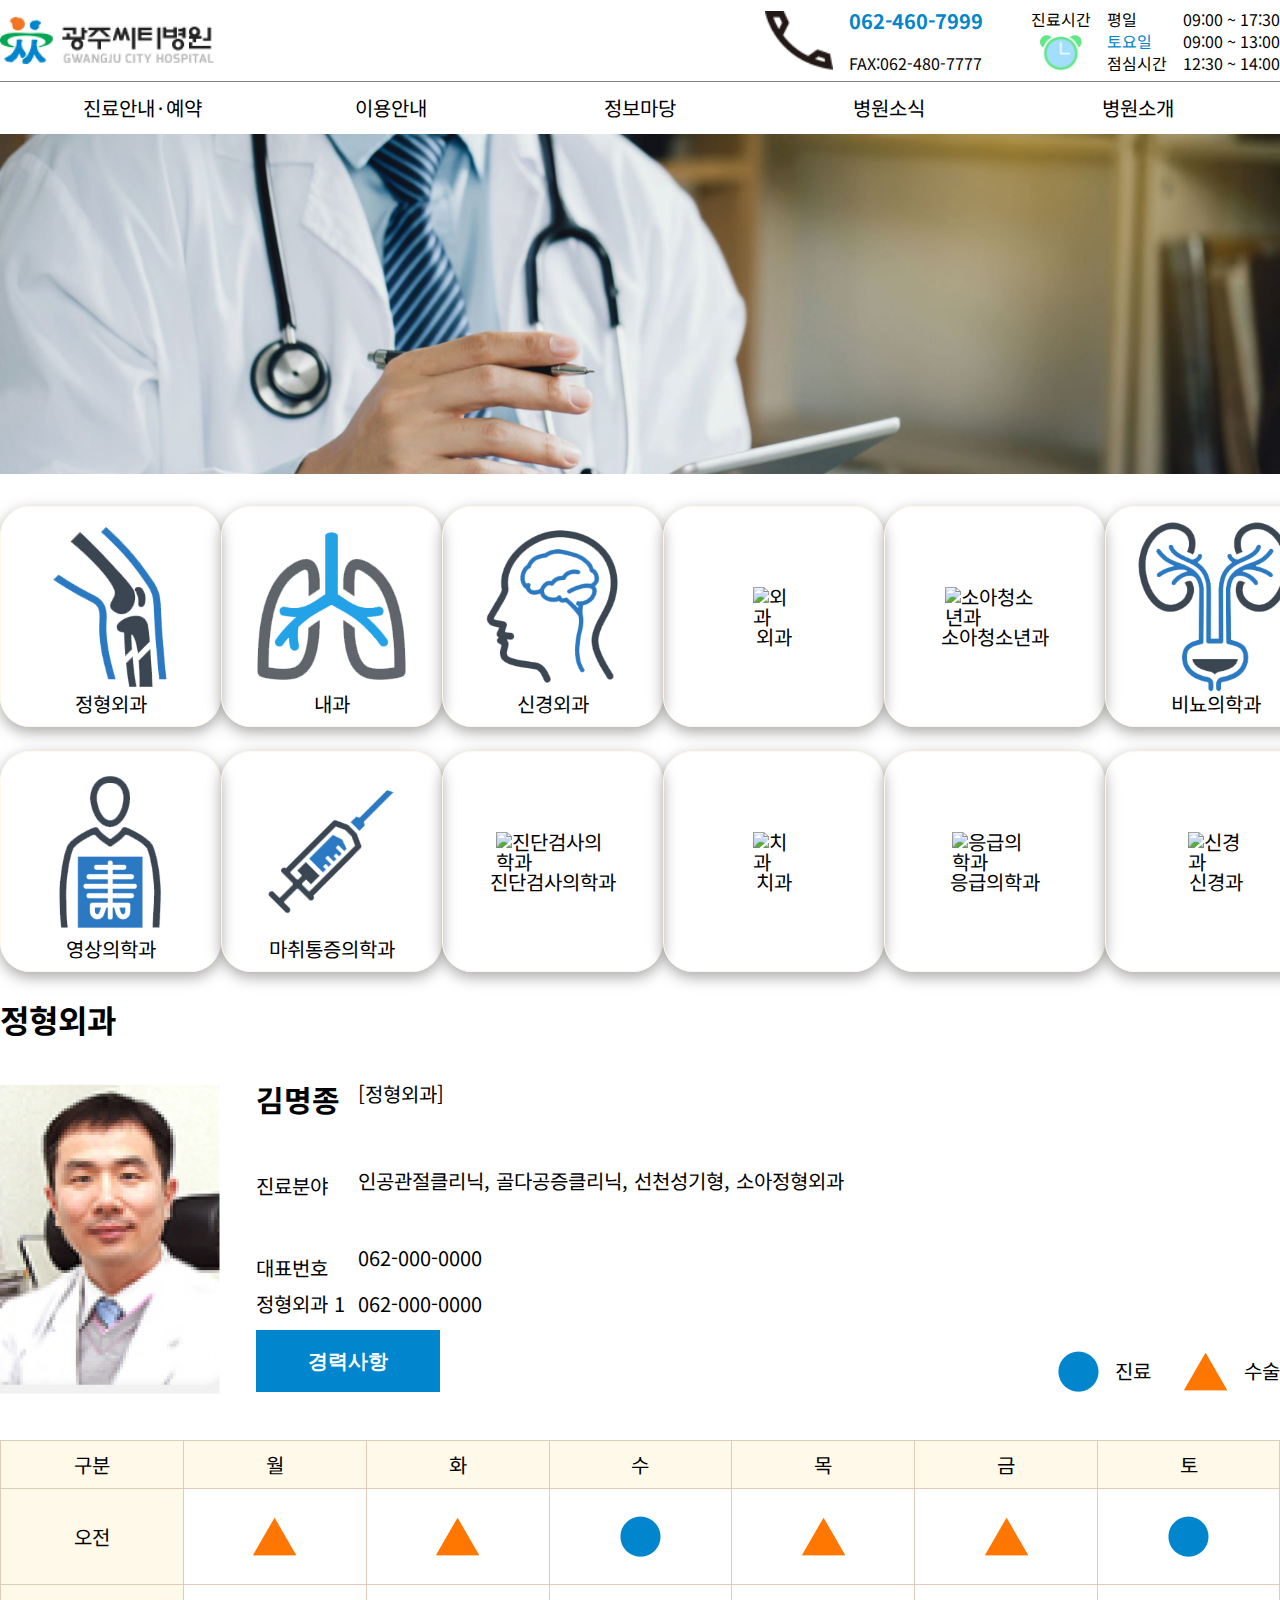
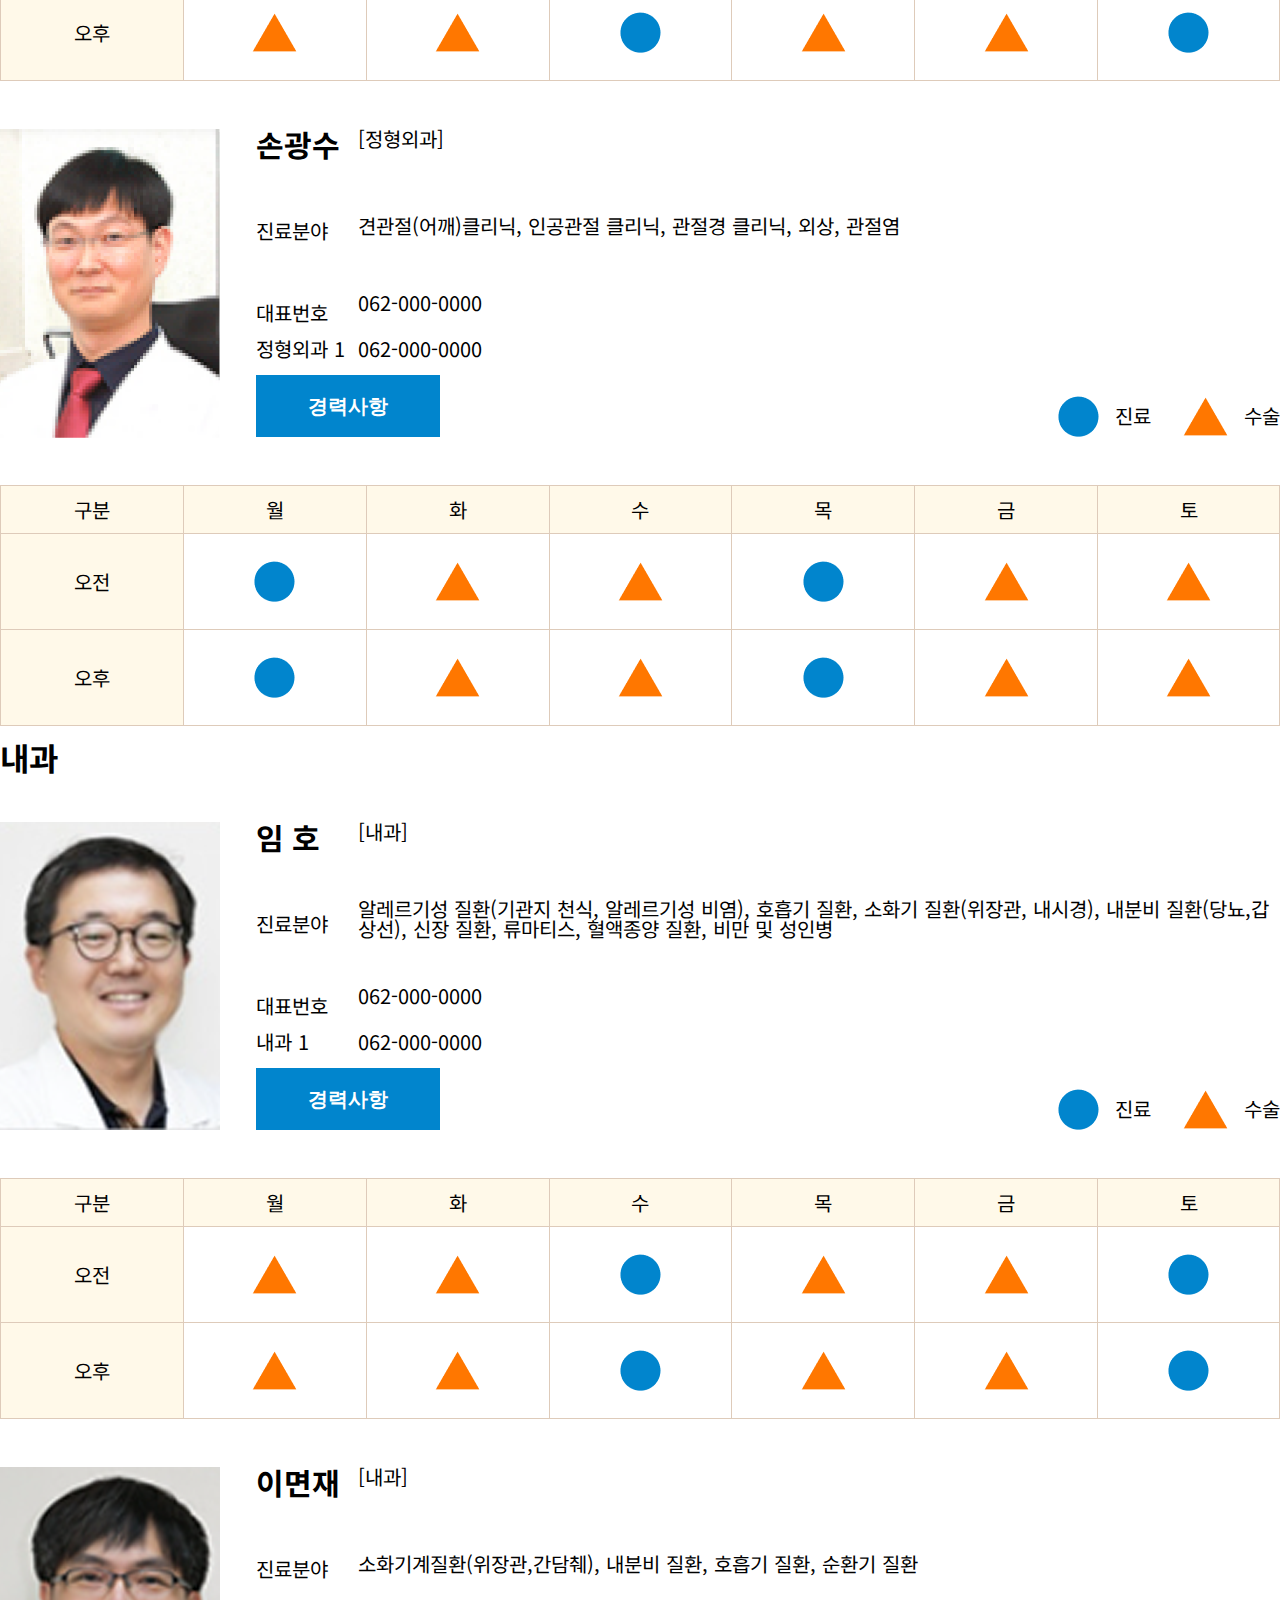
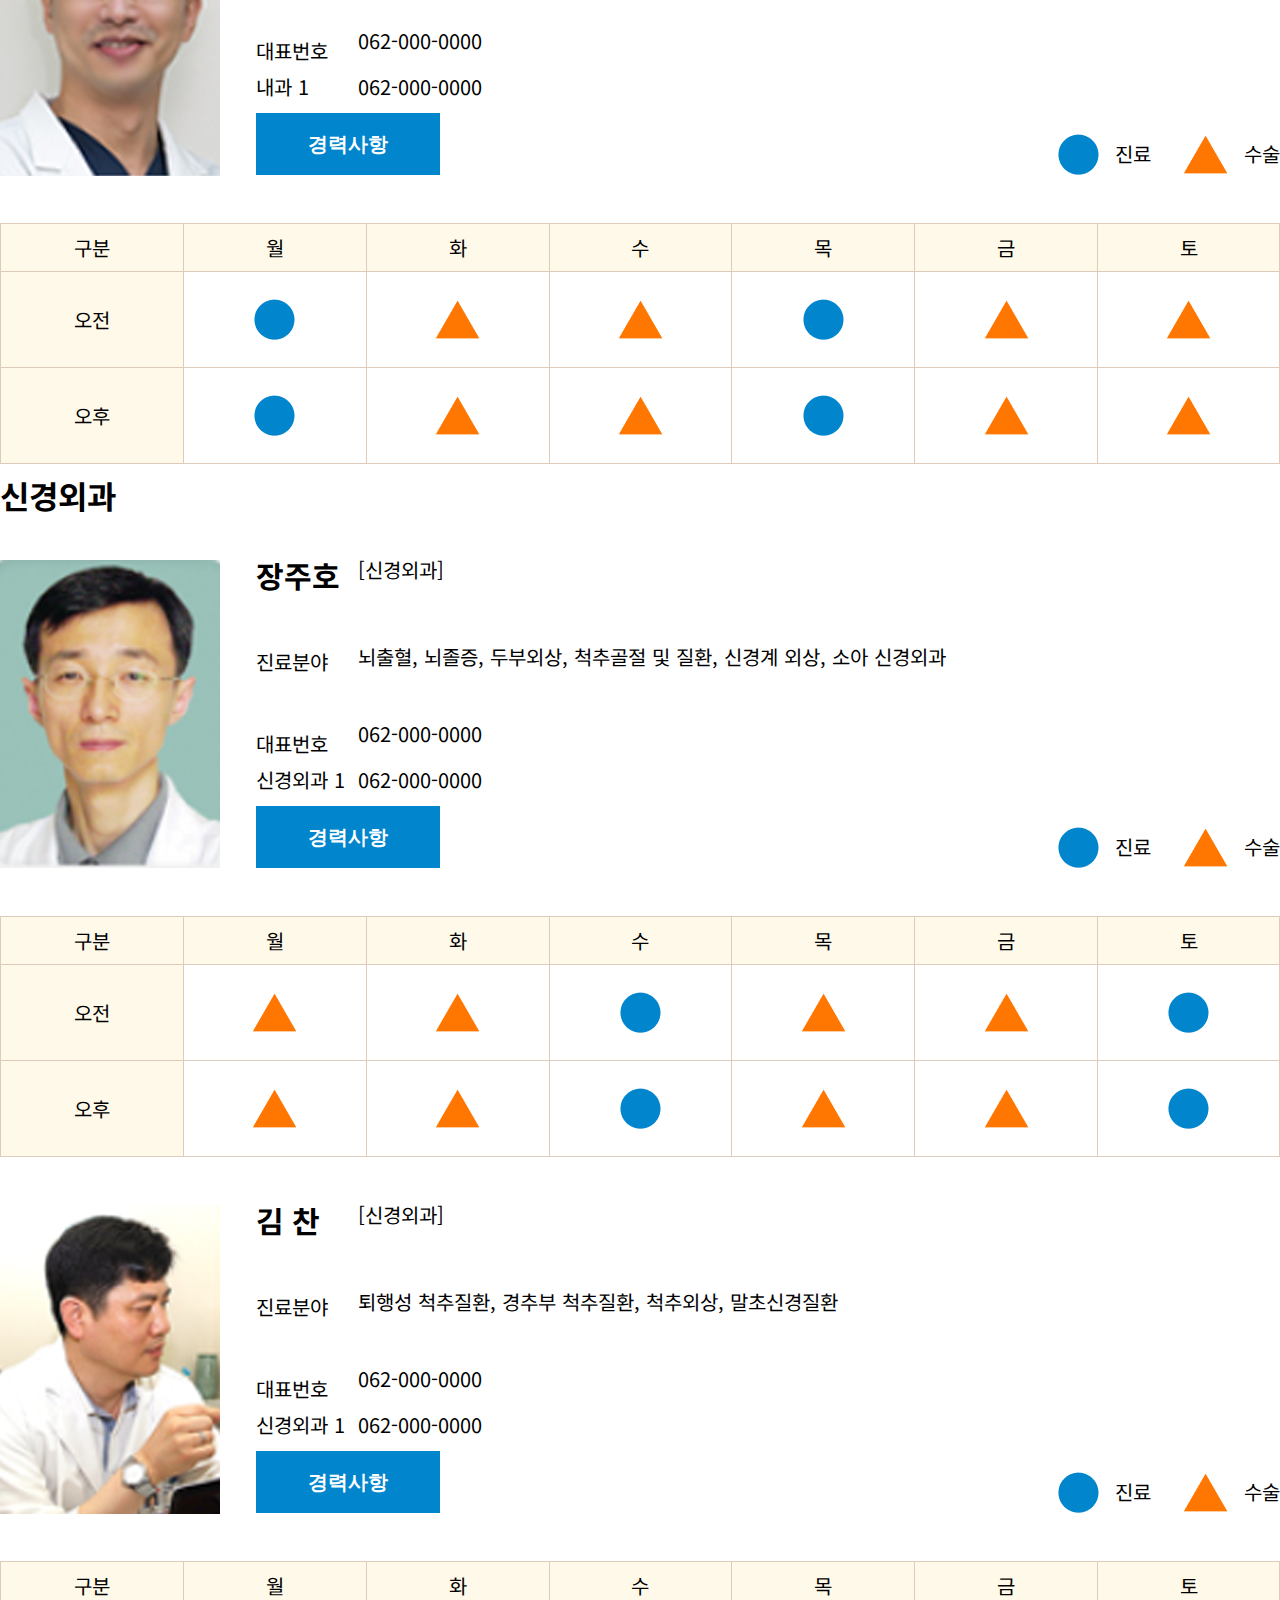
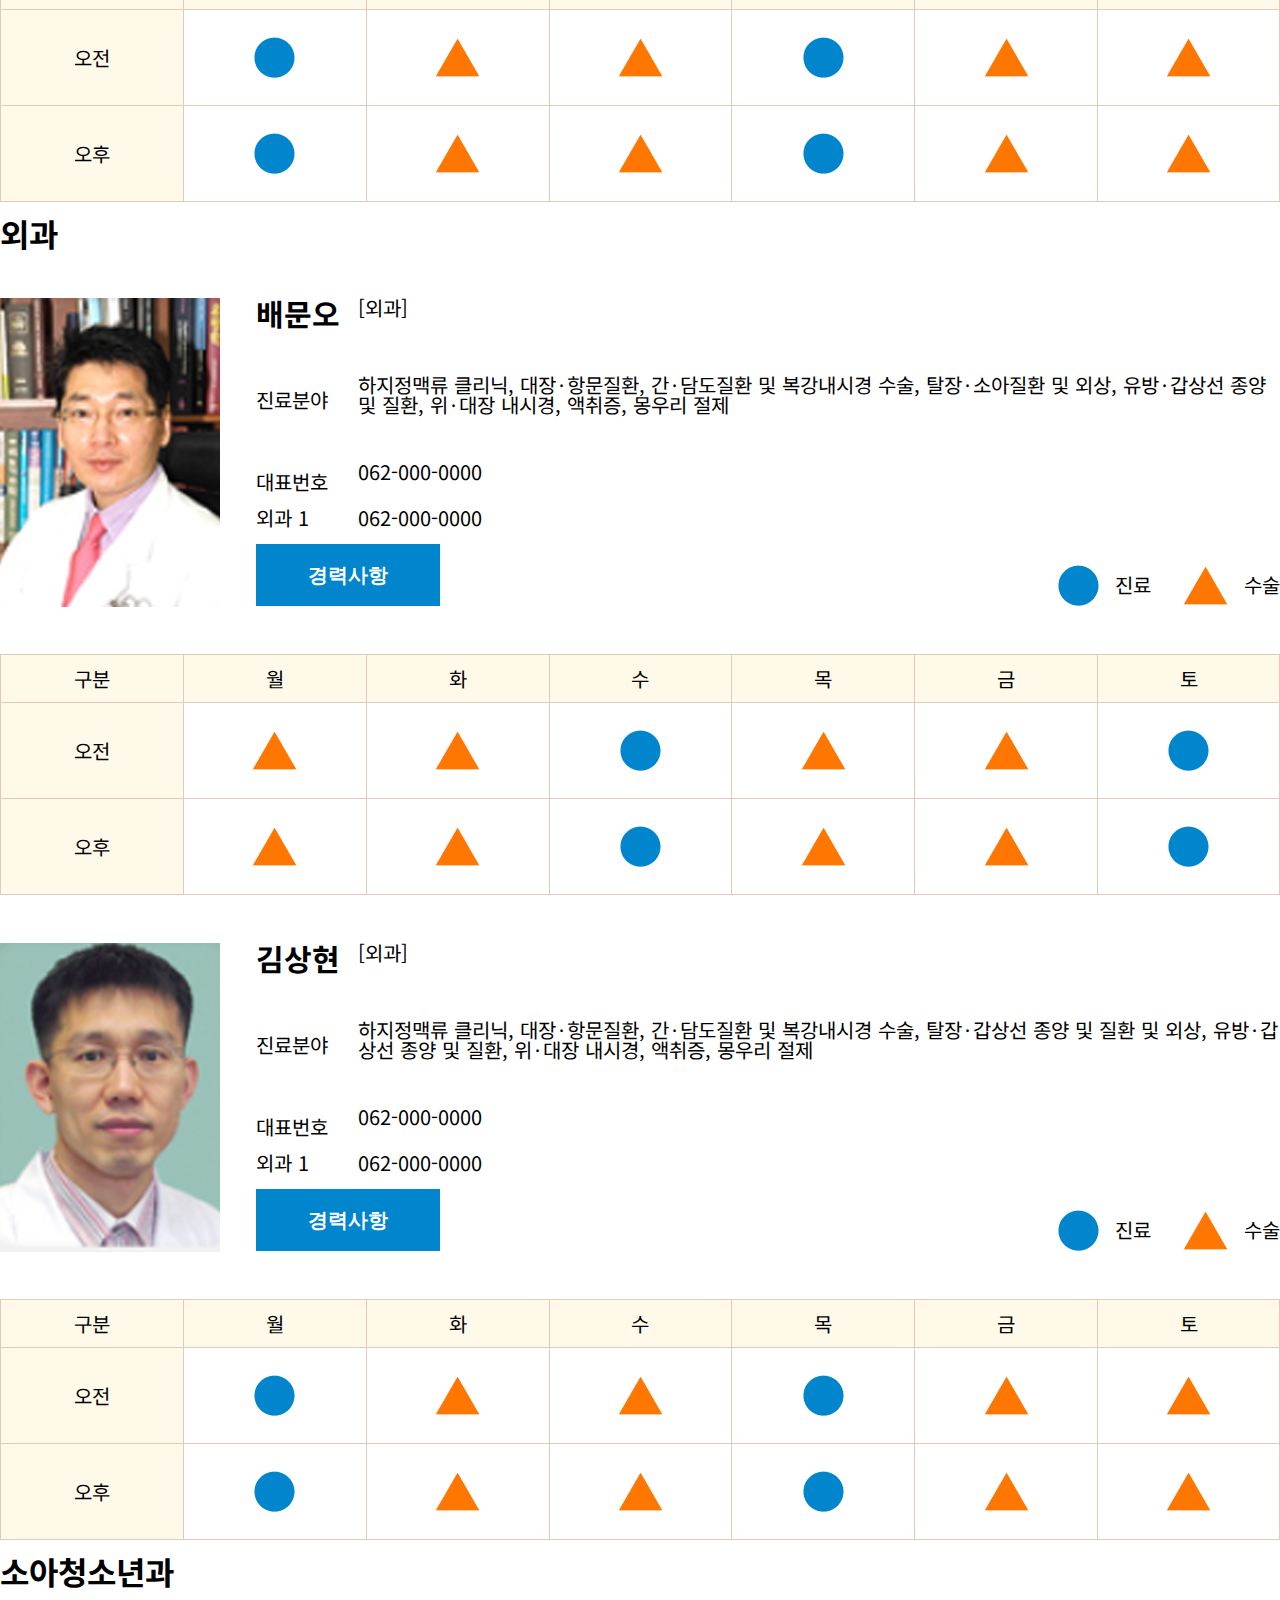
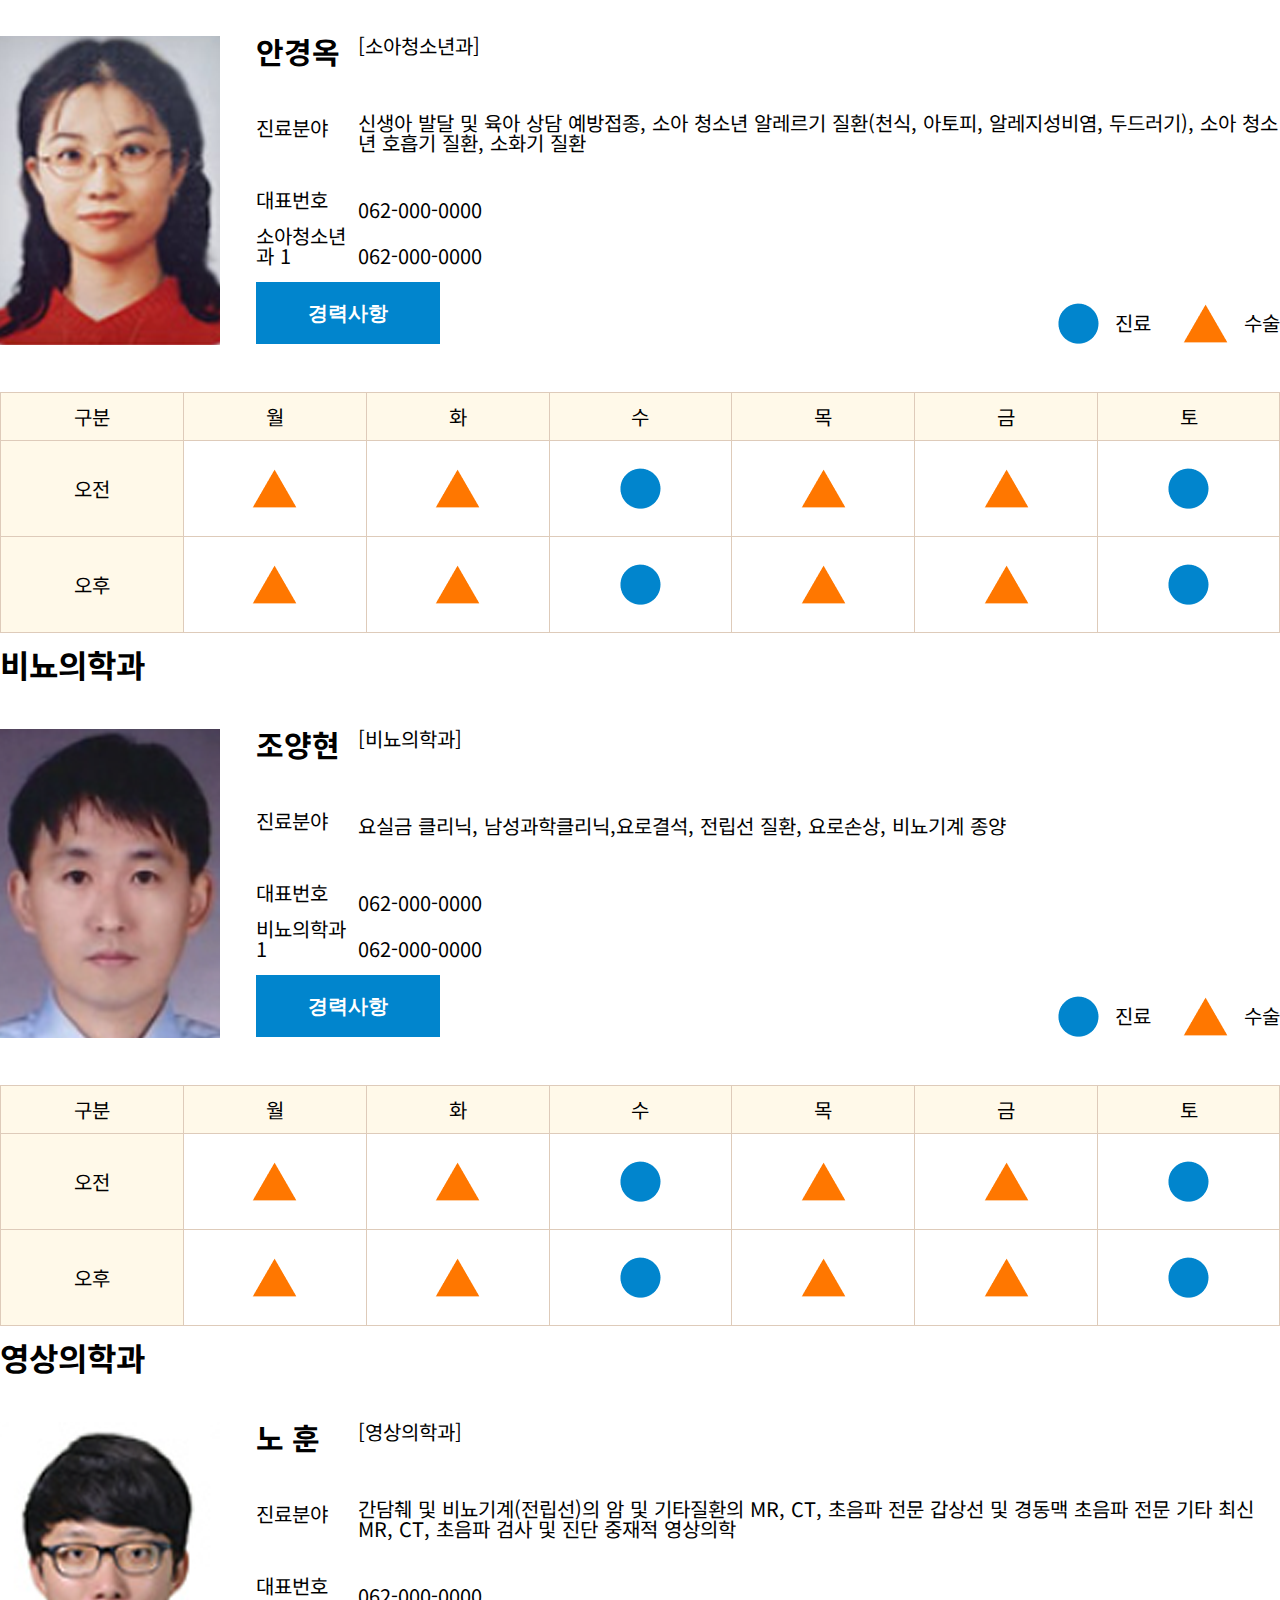
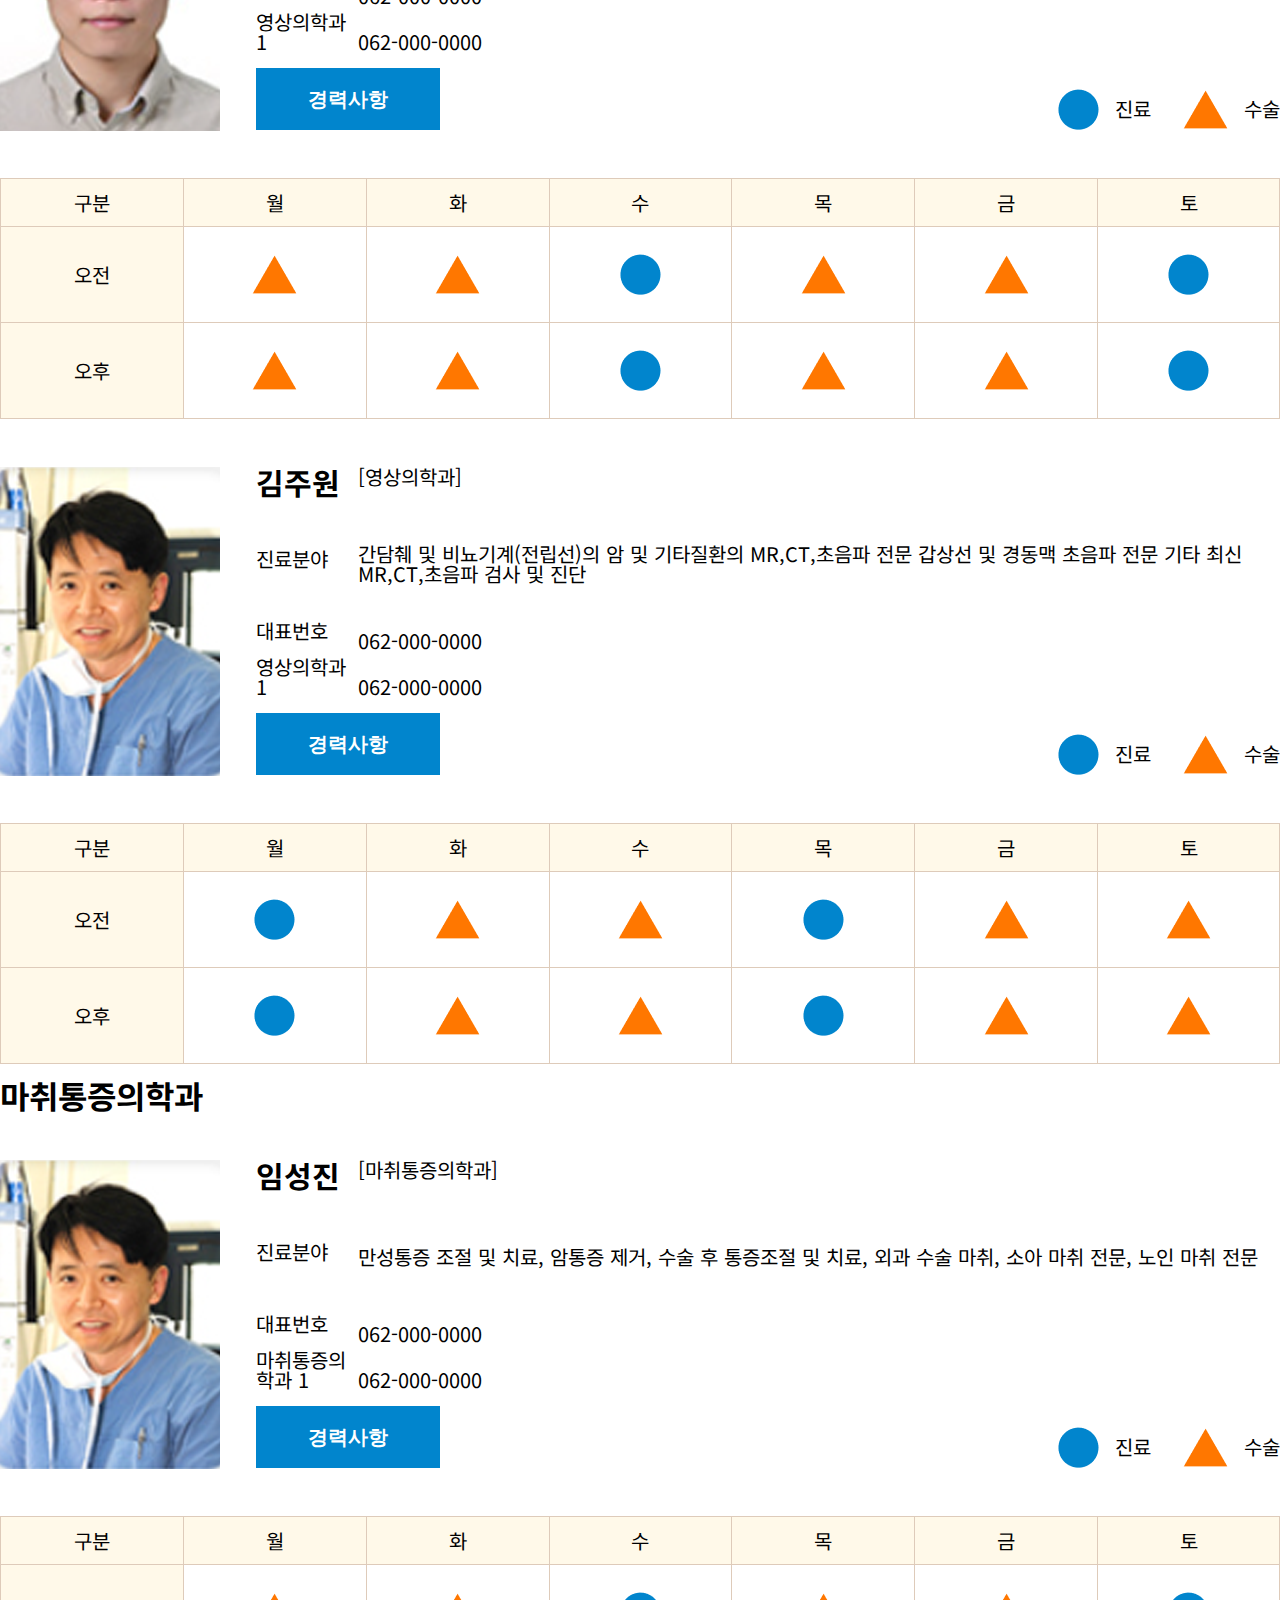
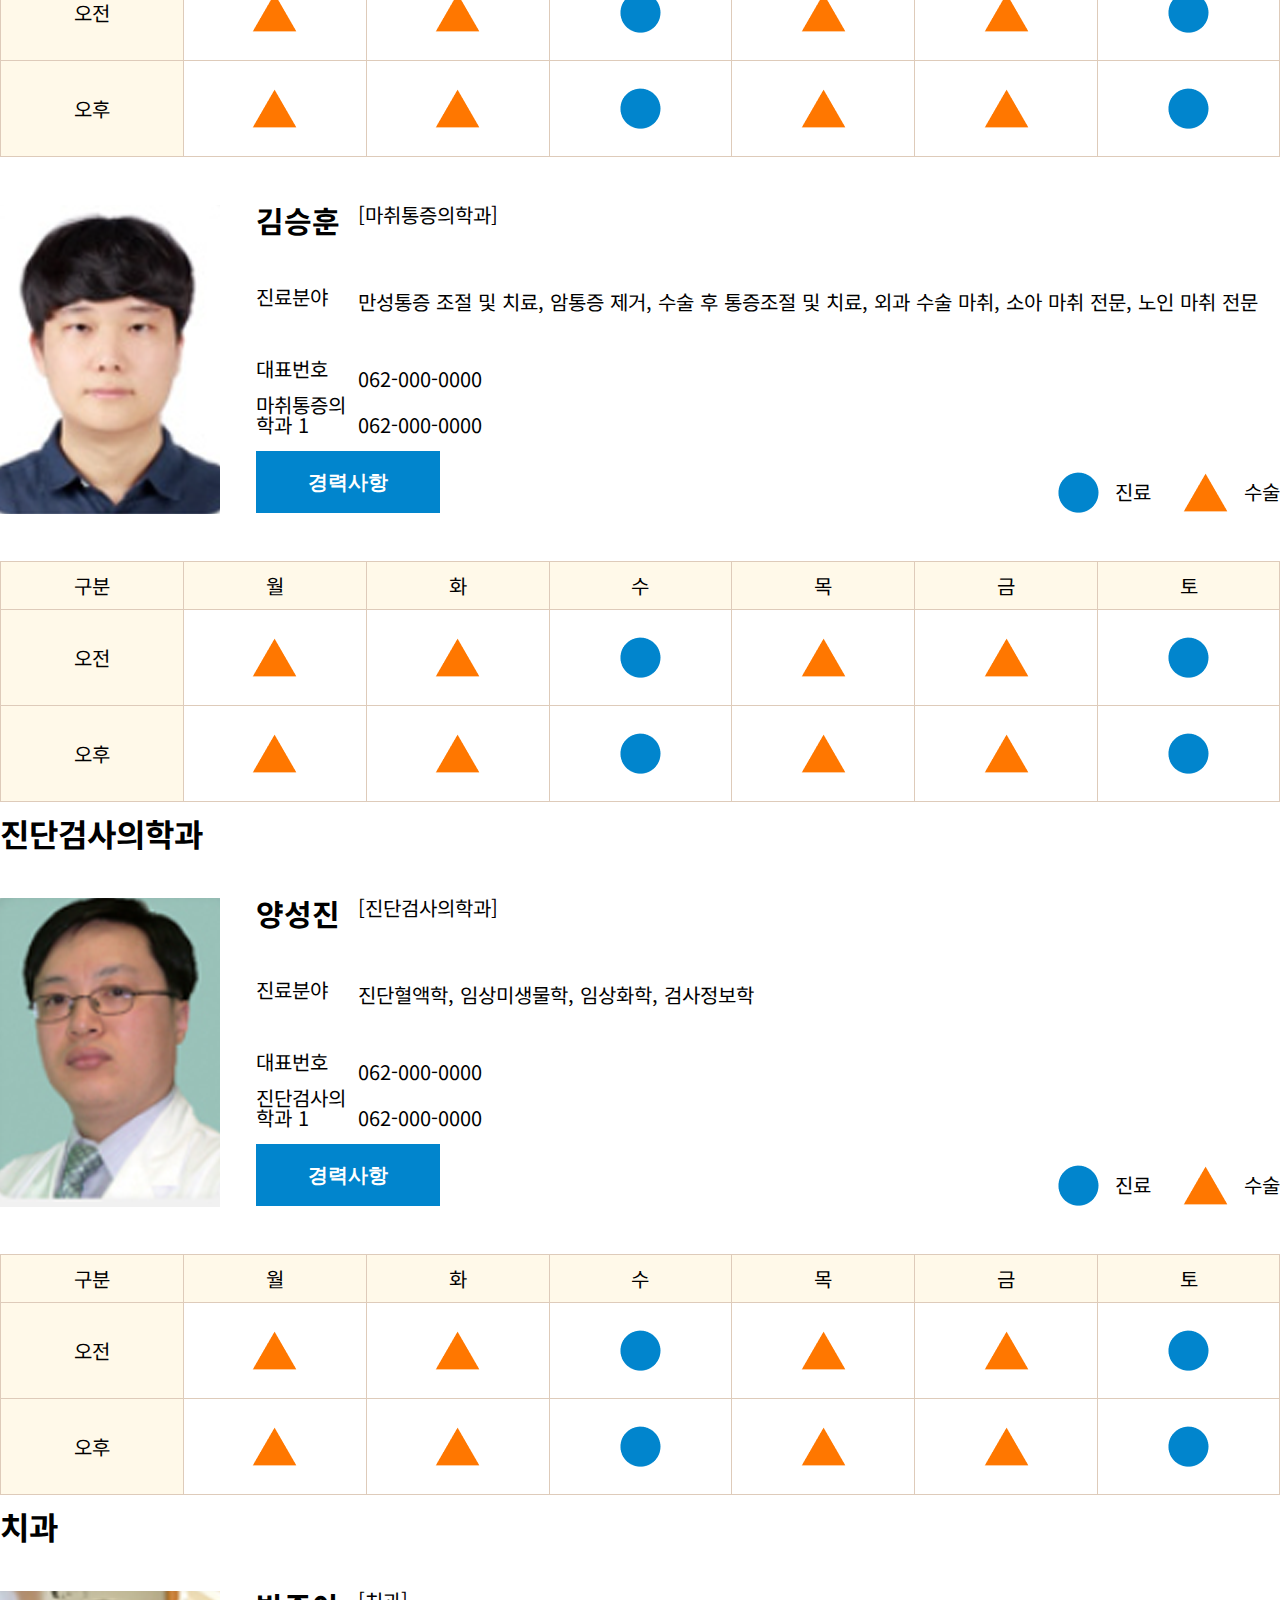
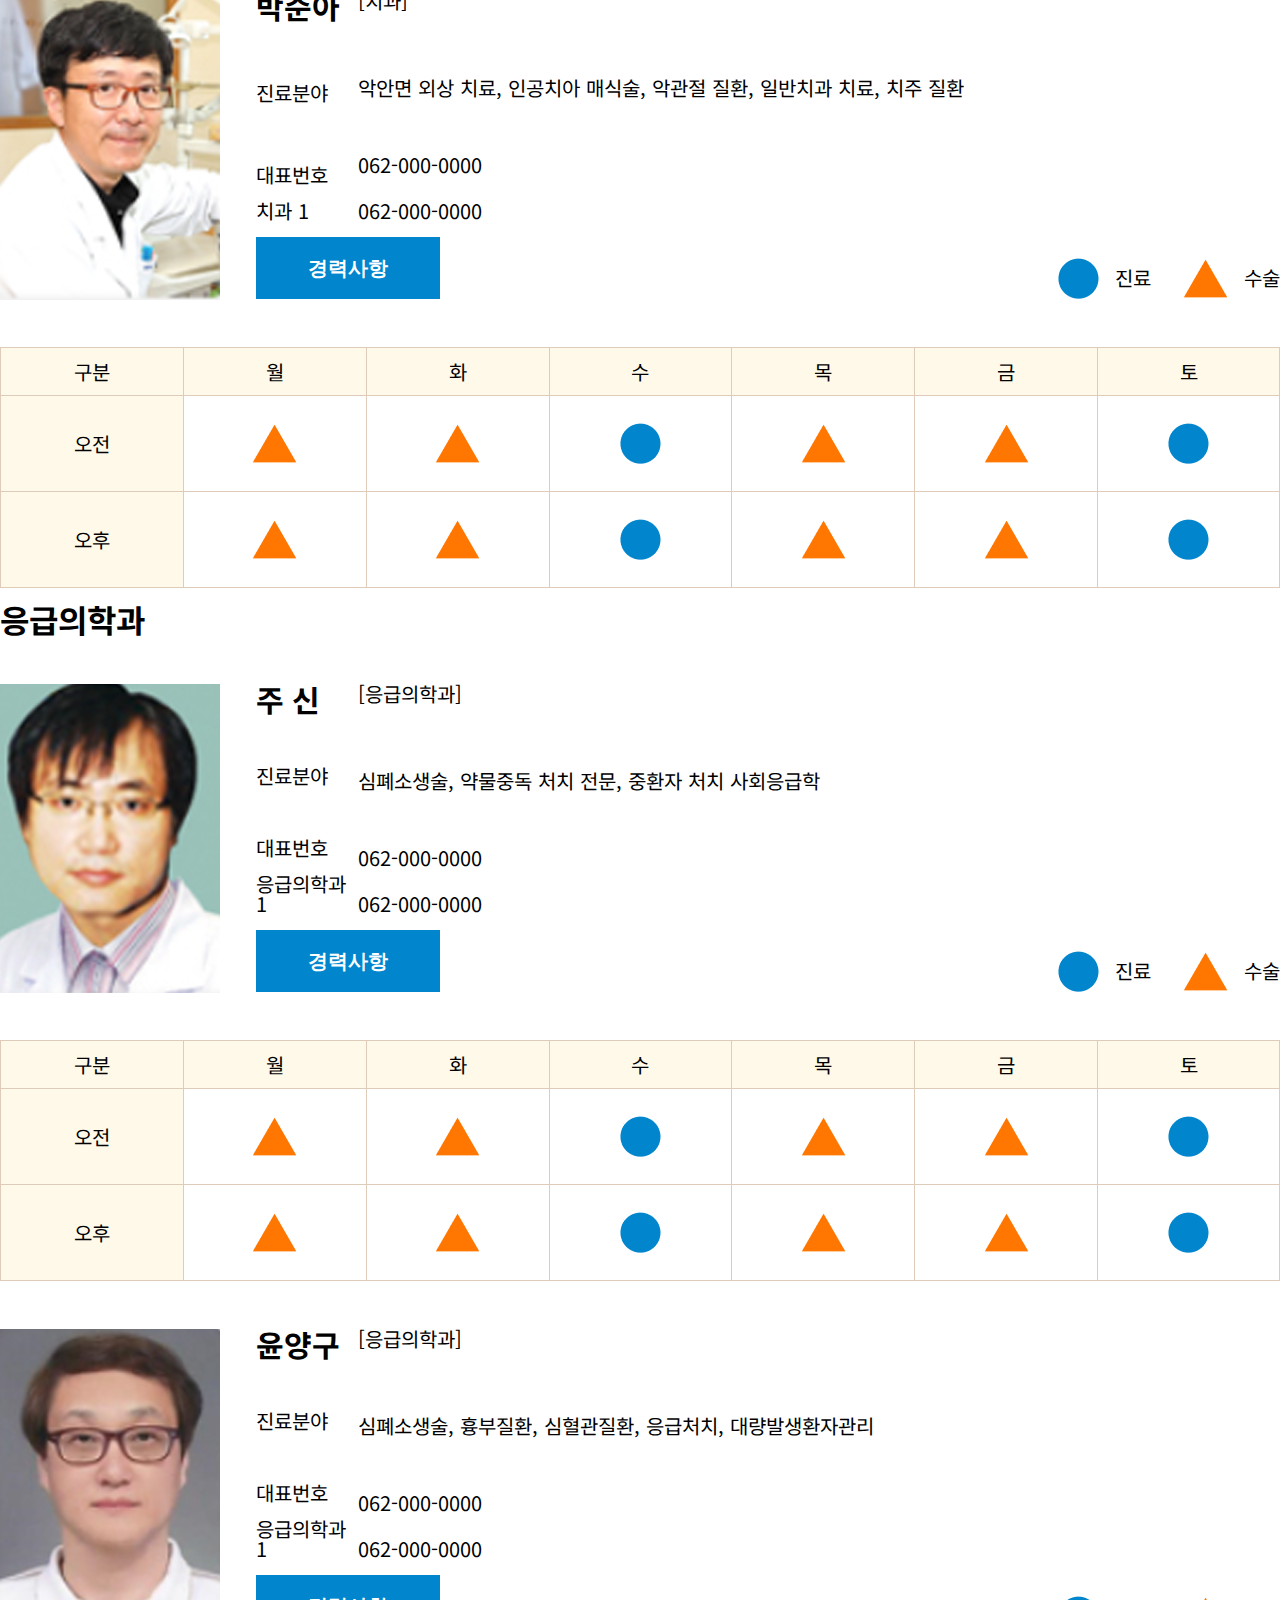
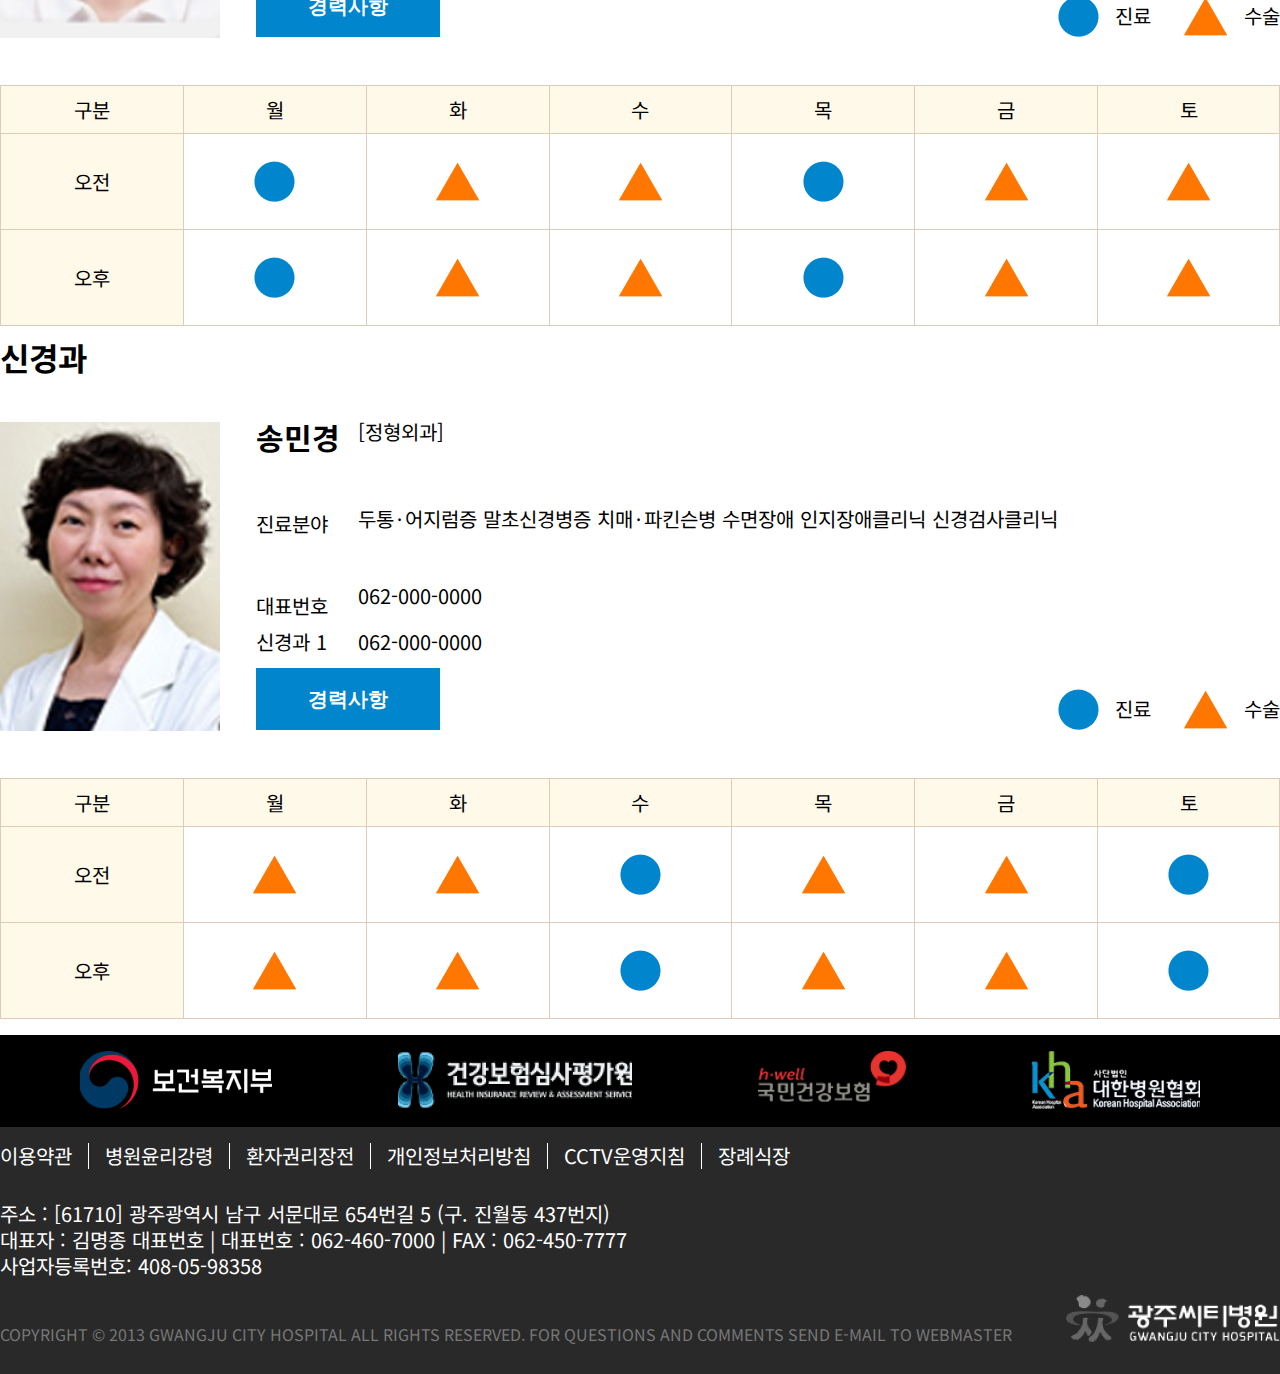
==== commit a3496bec: "sub tab 오류 수정" ====
--- a/sub.html
+++ b/sub.html
@@ -1081,7 +1081,6 @@
             </ul>
           </div>
           <div class="sub_contents">
-            <p>마취통증의학과</p>
             <div class="profile d-grid">
               <div class="profile_img">
                 <img src="images/profile13.png" alt="프로필 사진" />
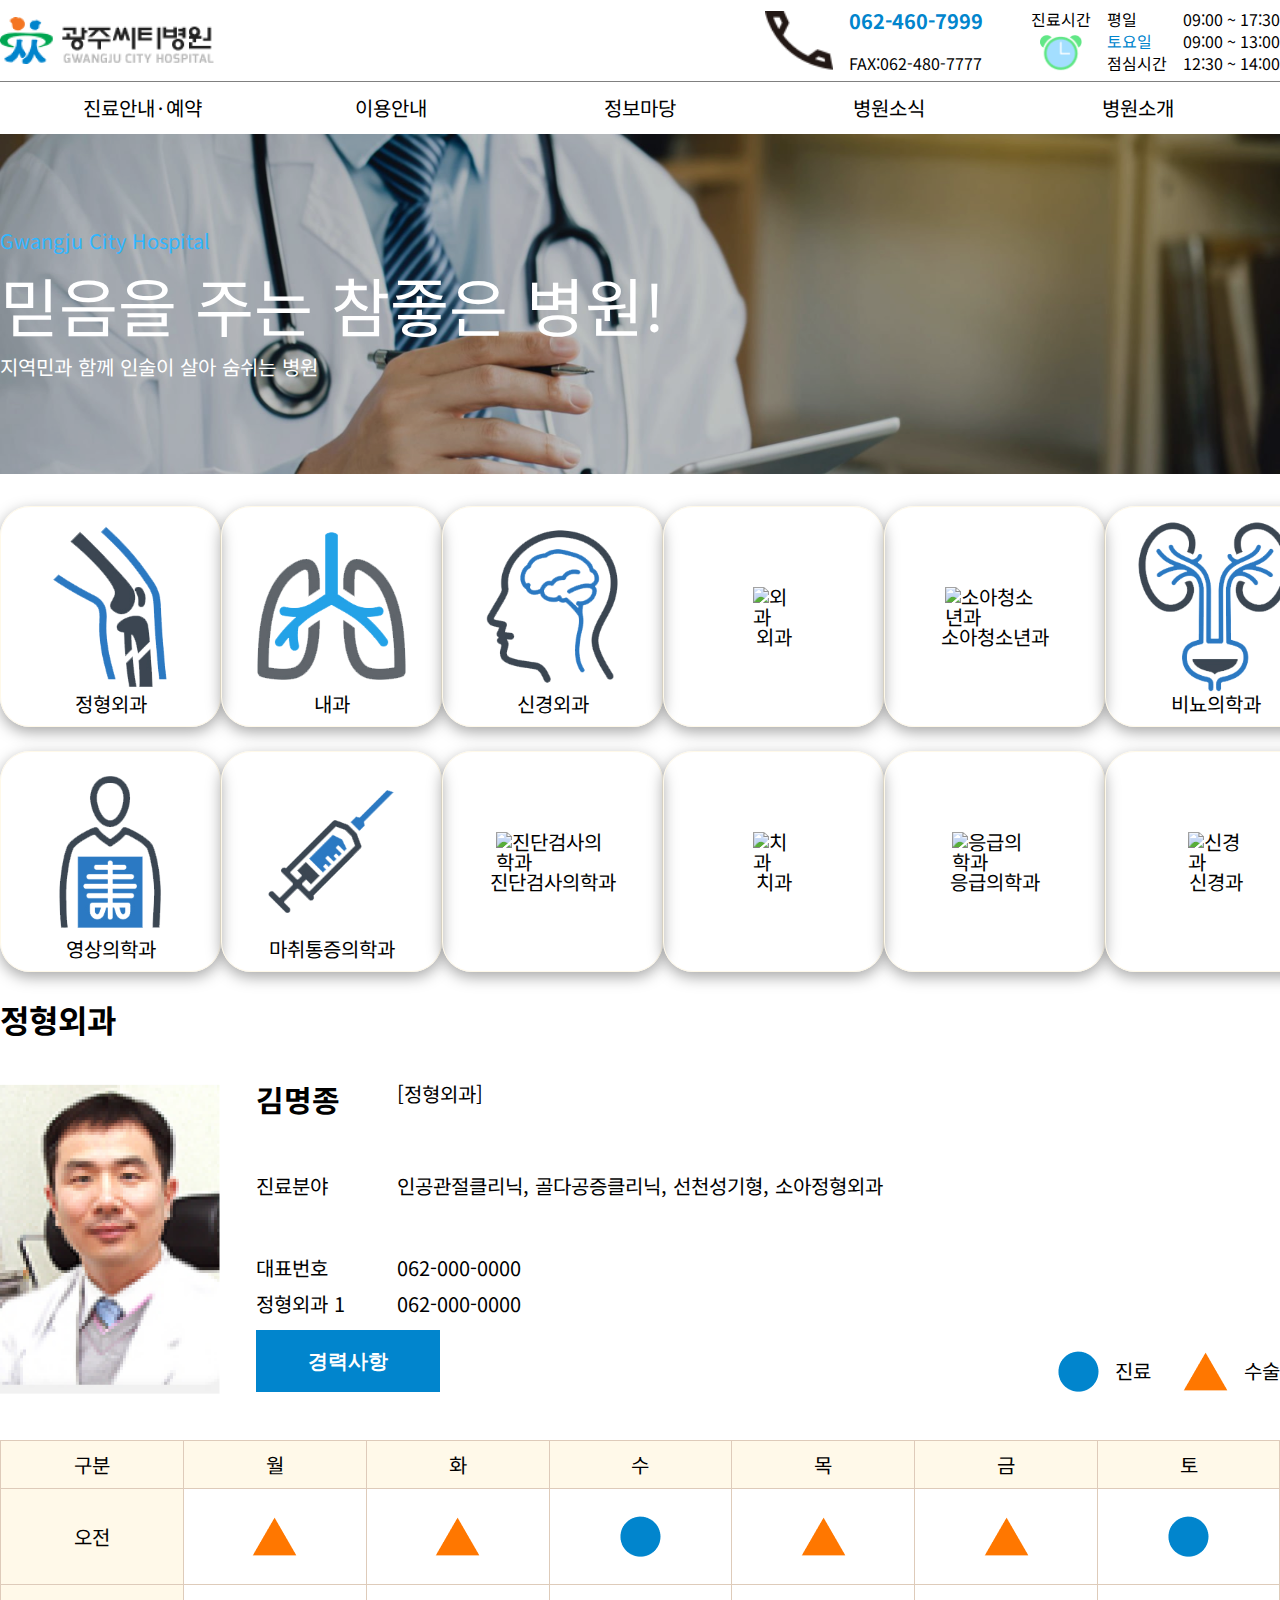
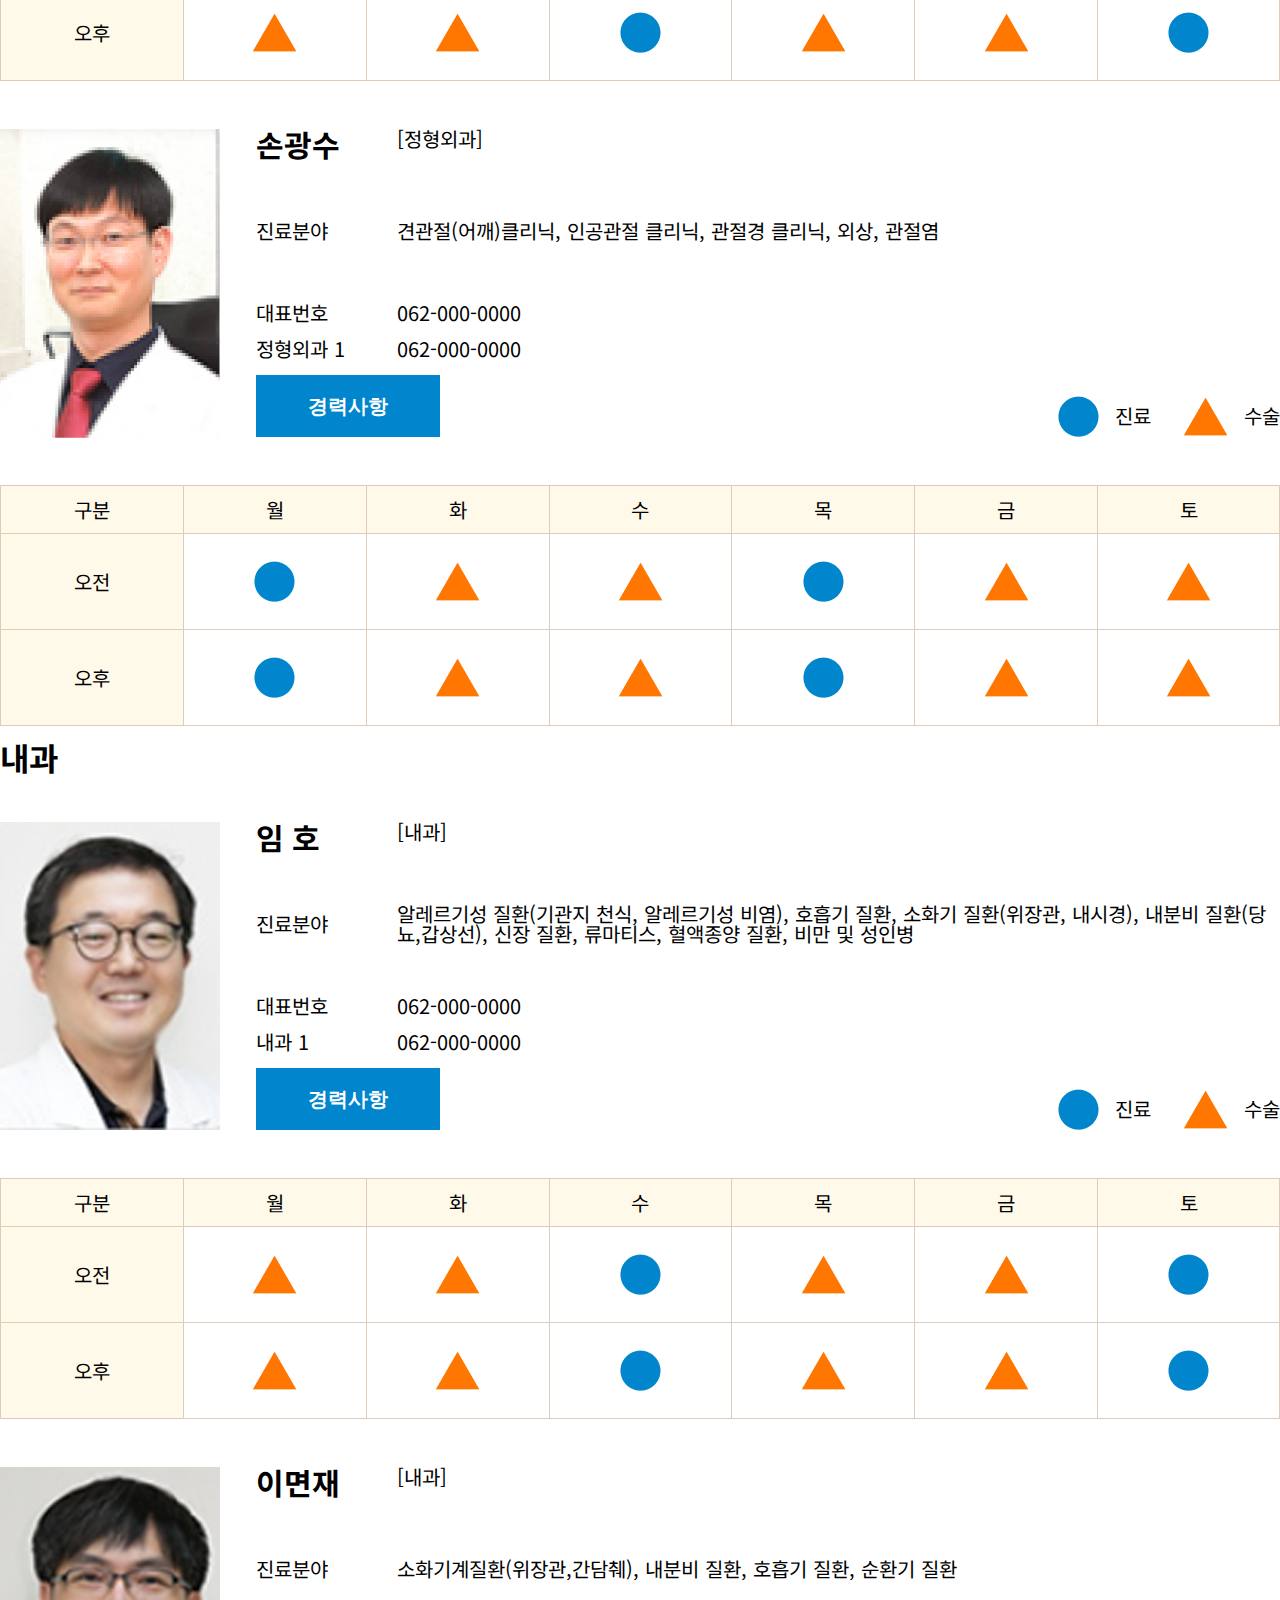
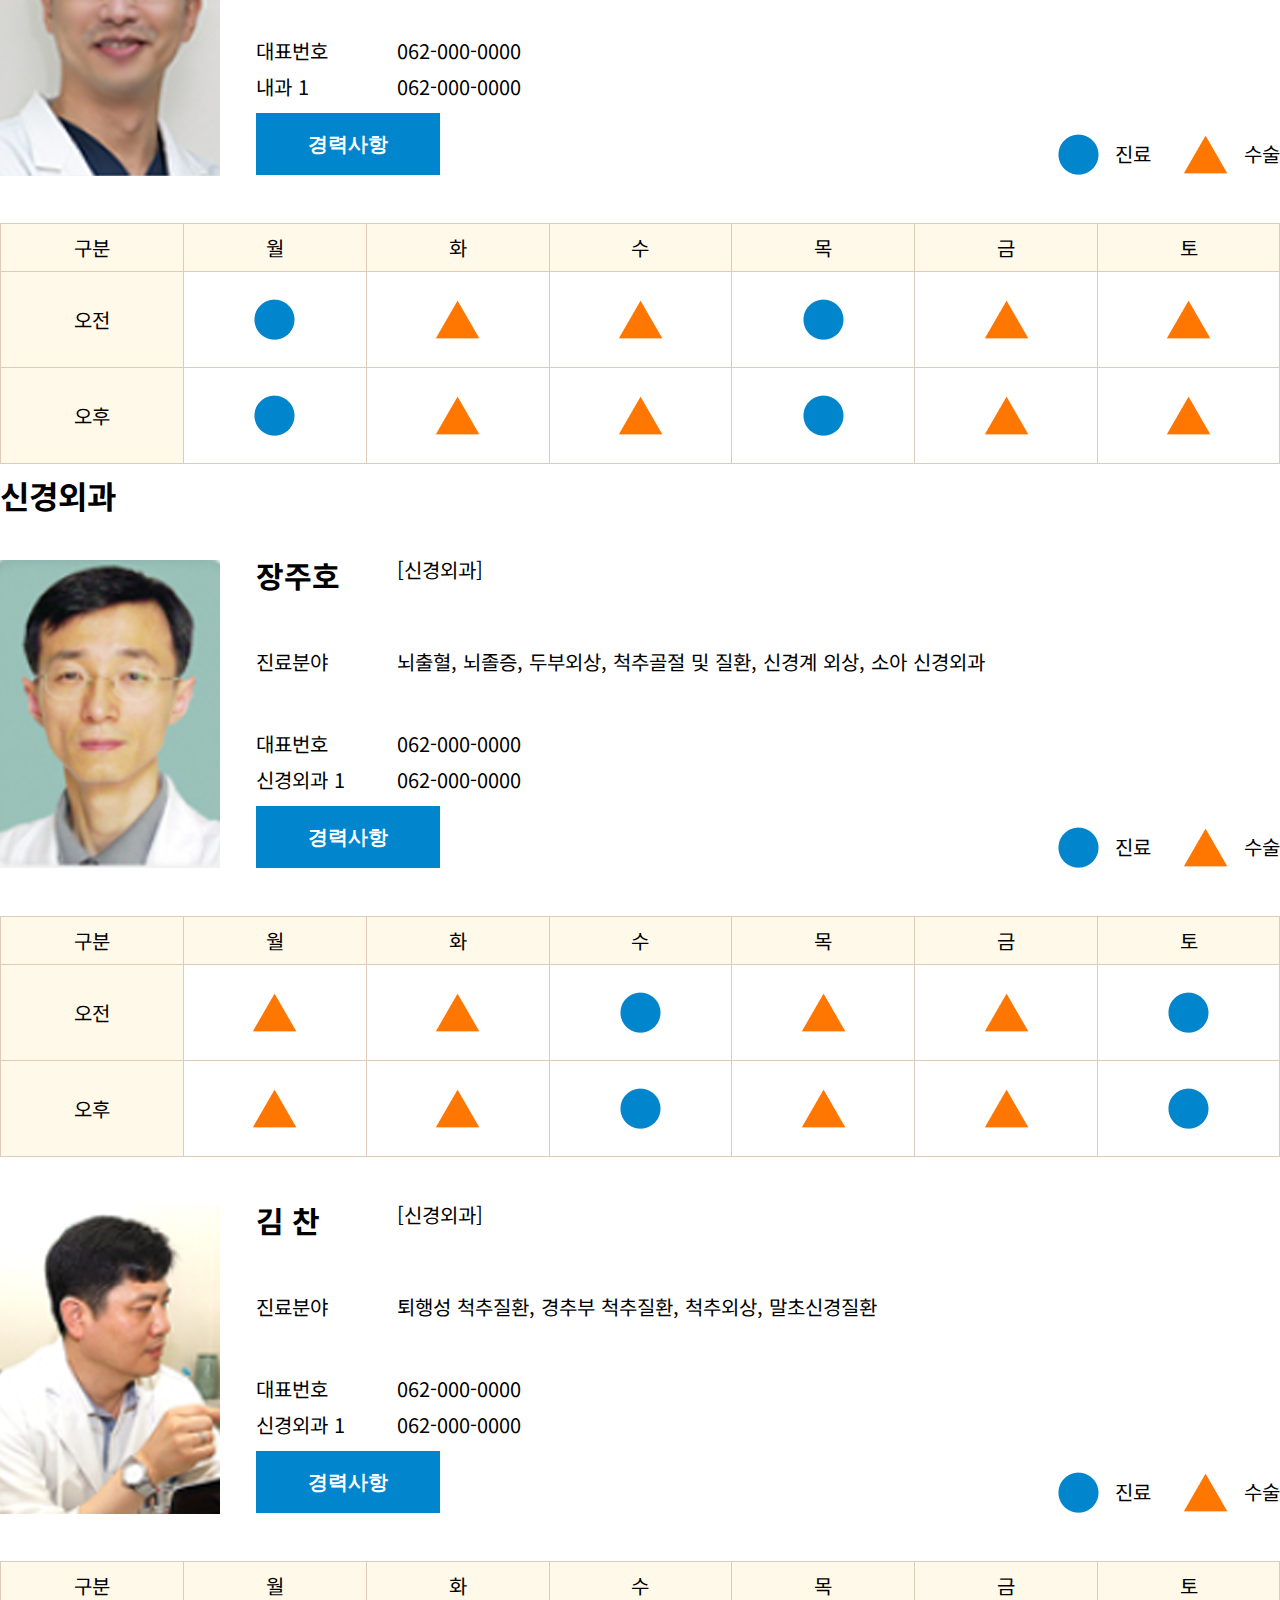
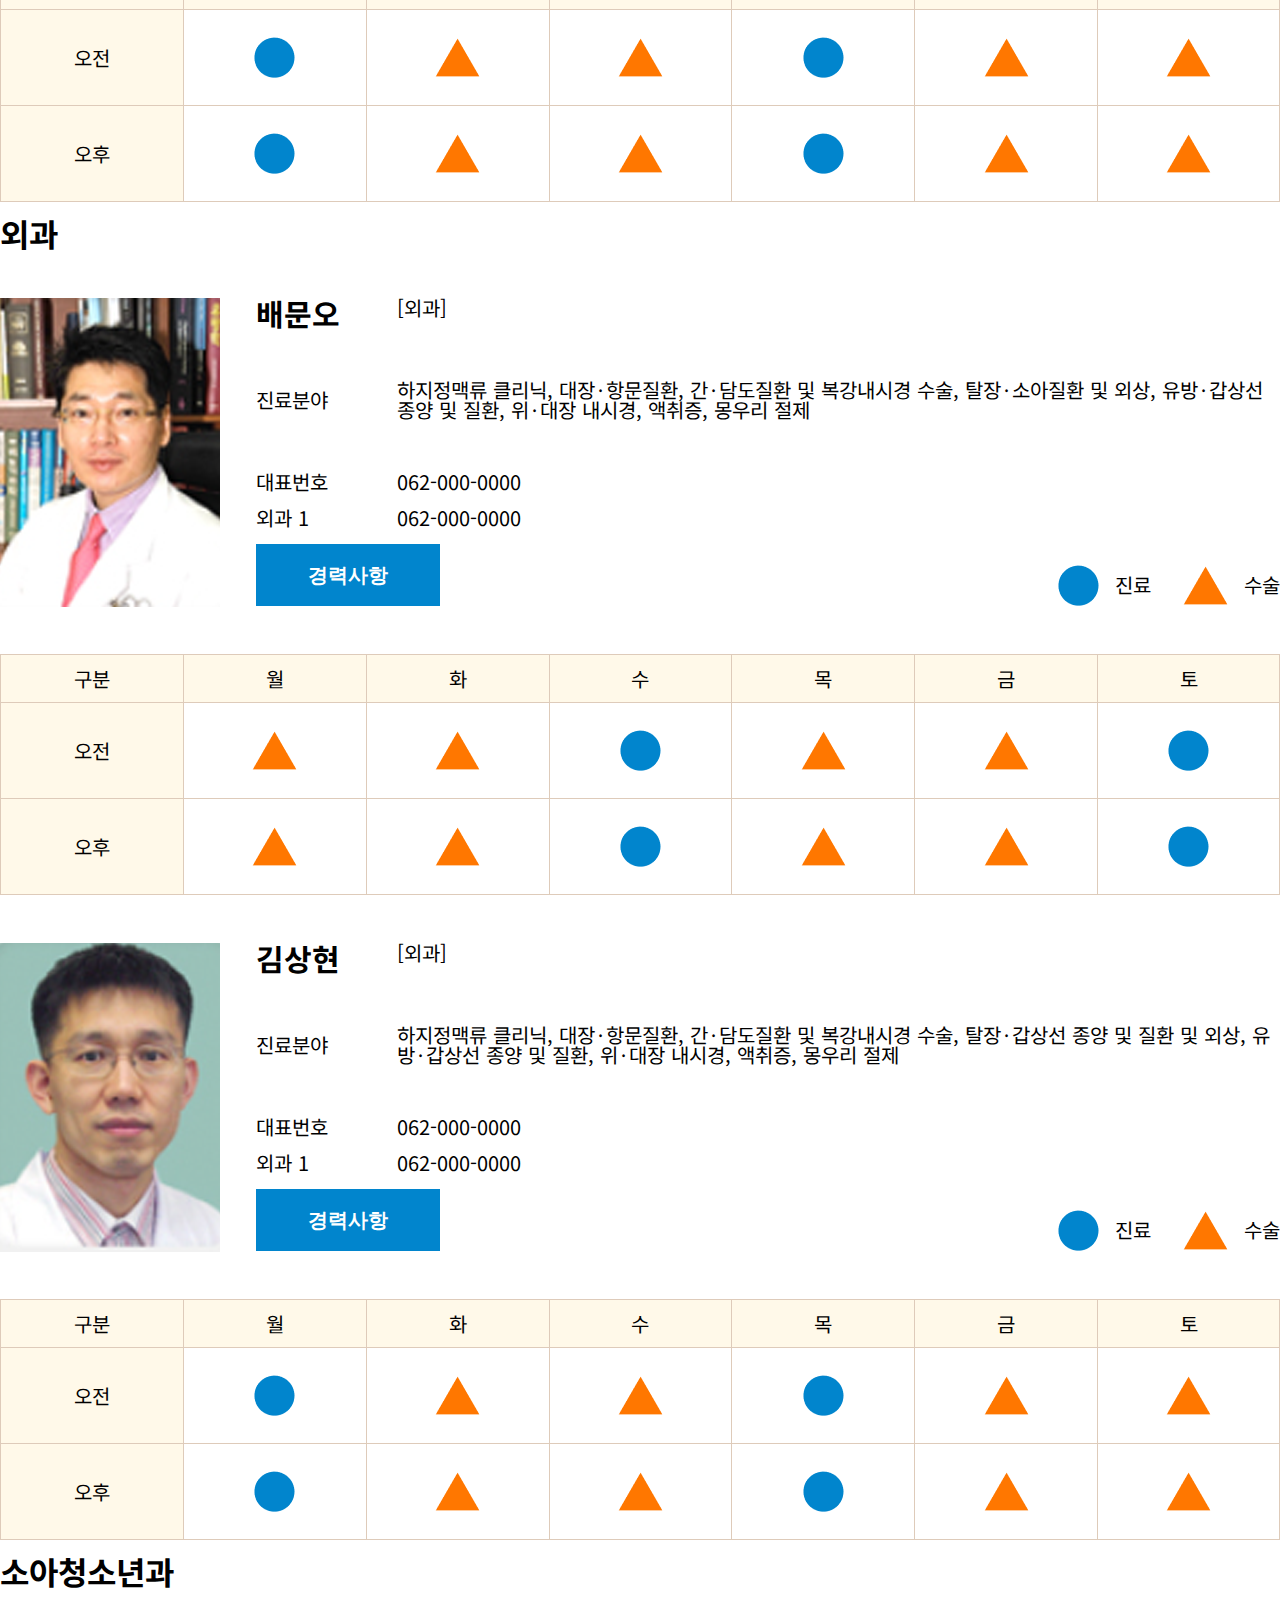
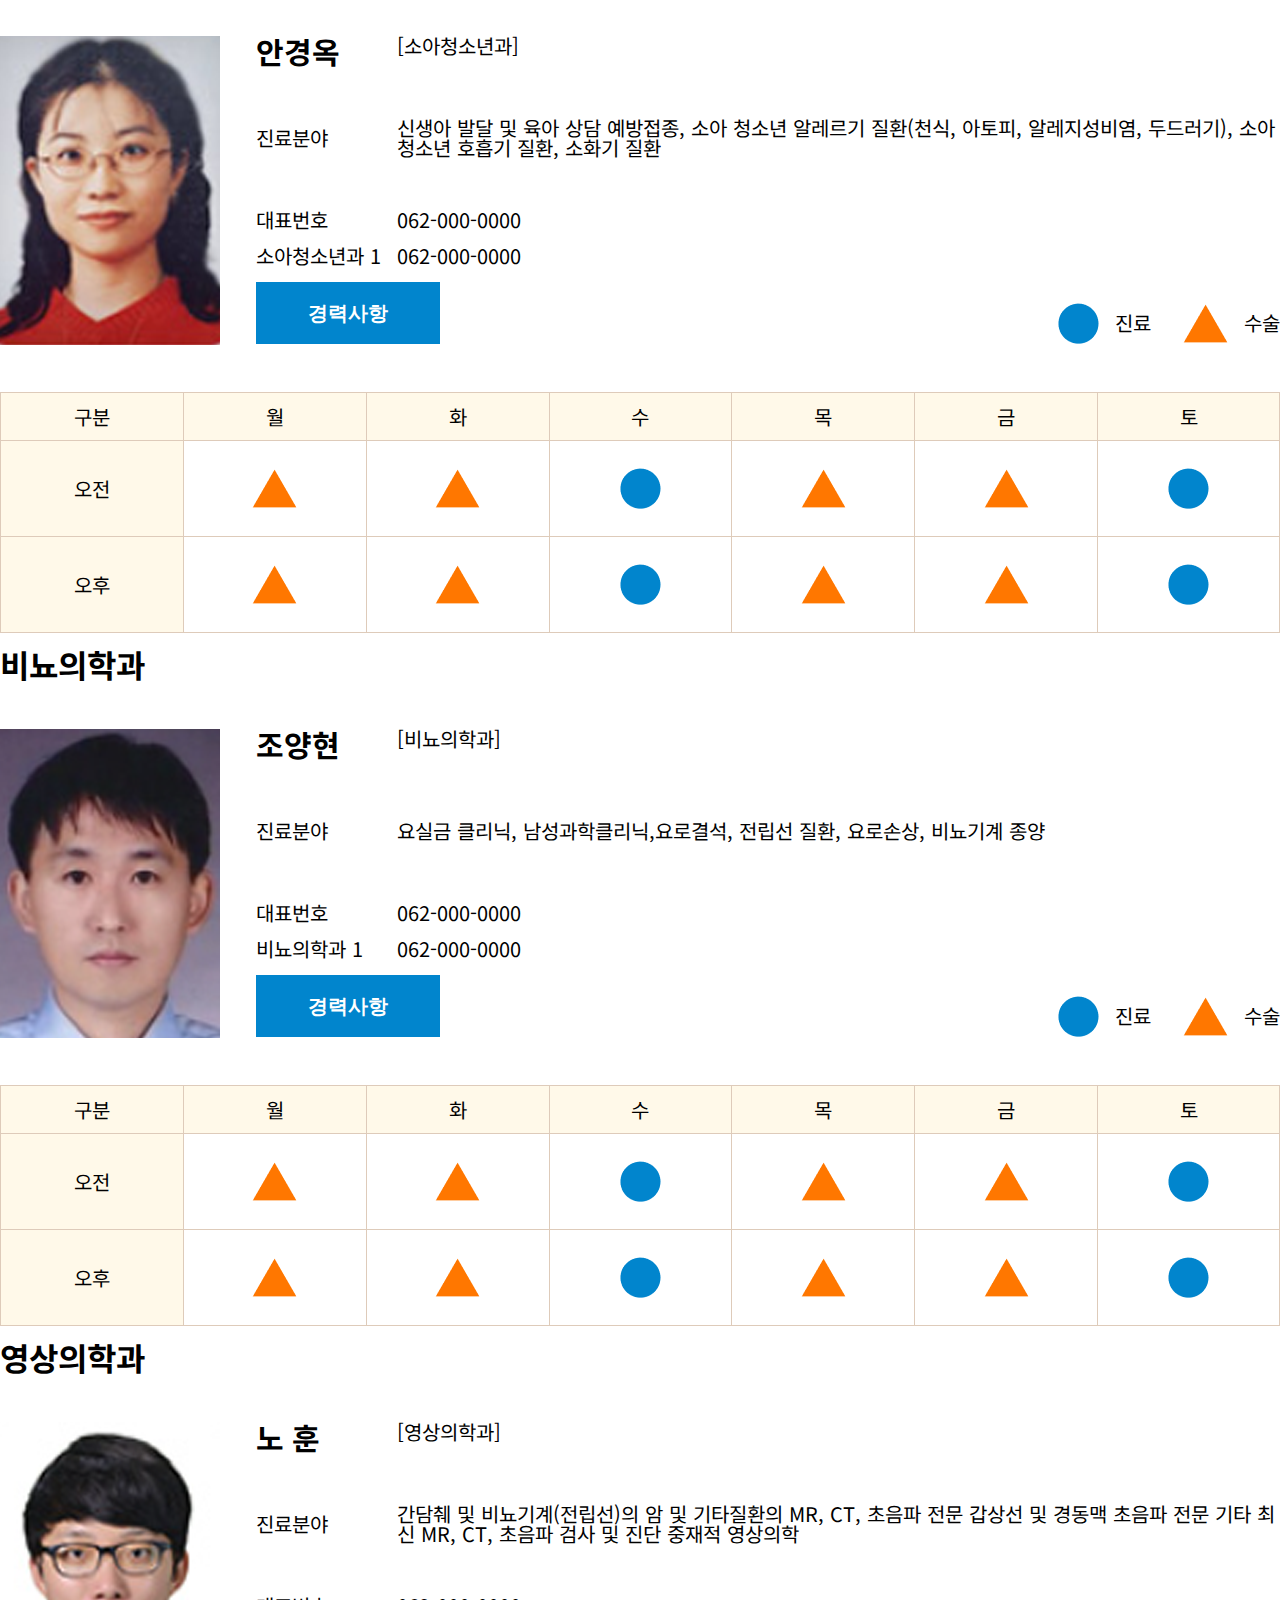
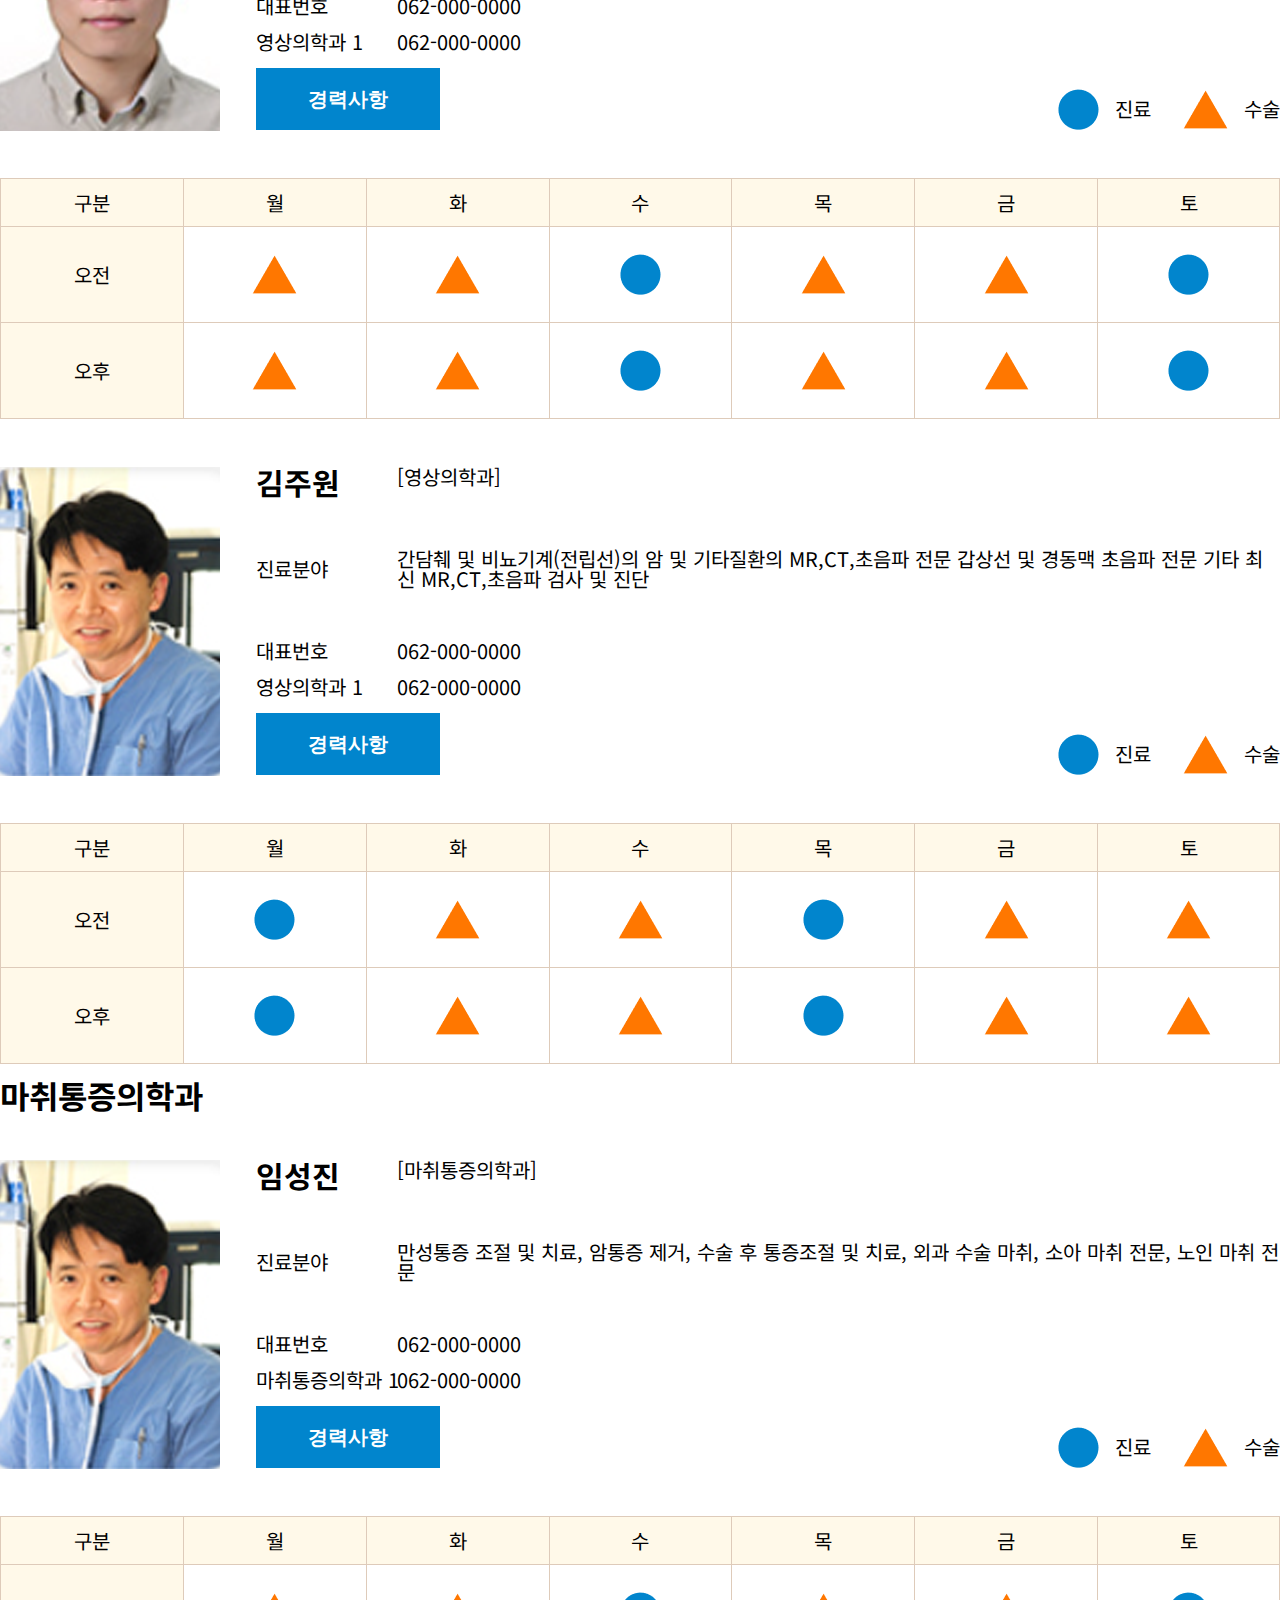
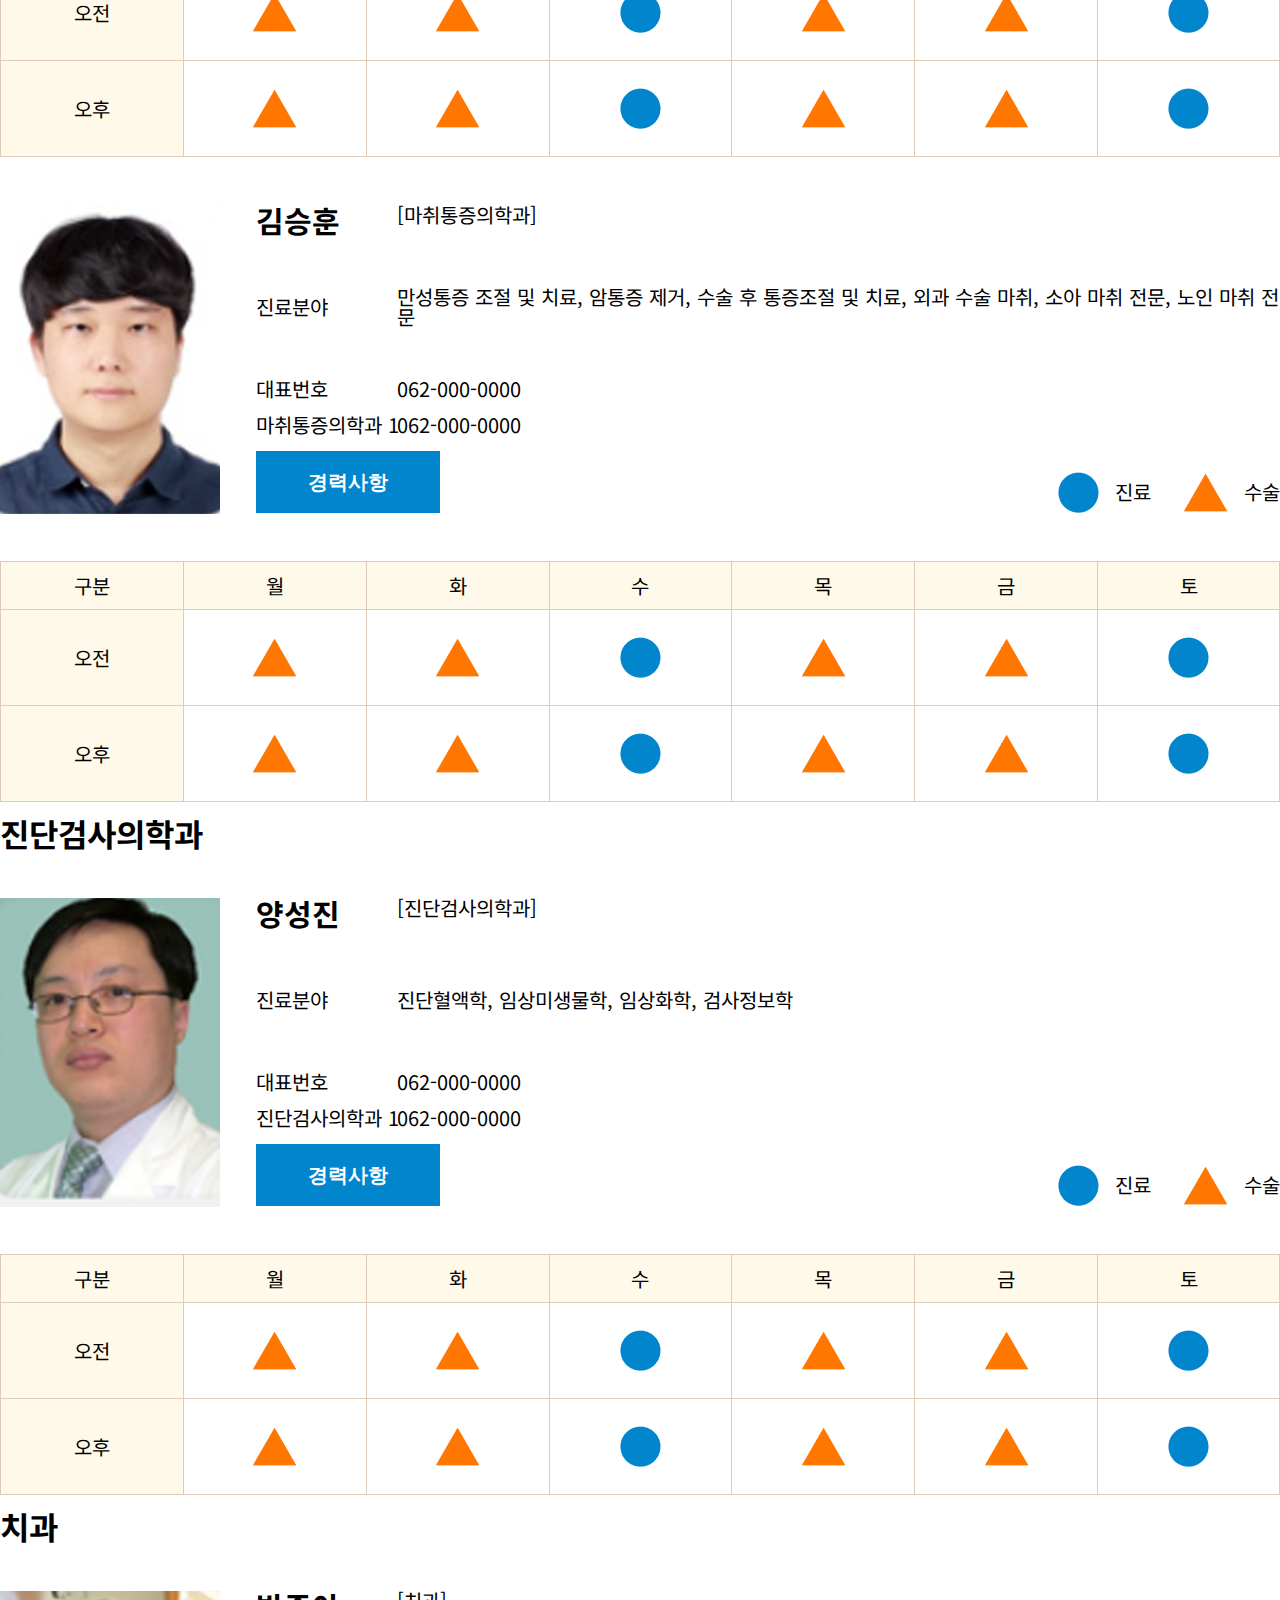
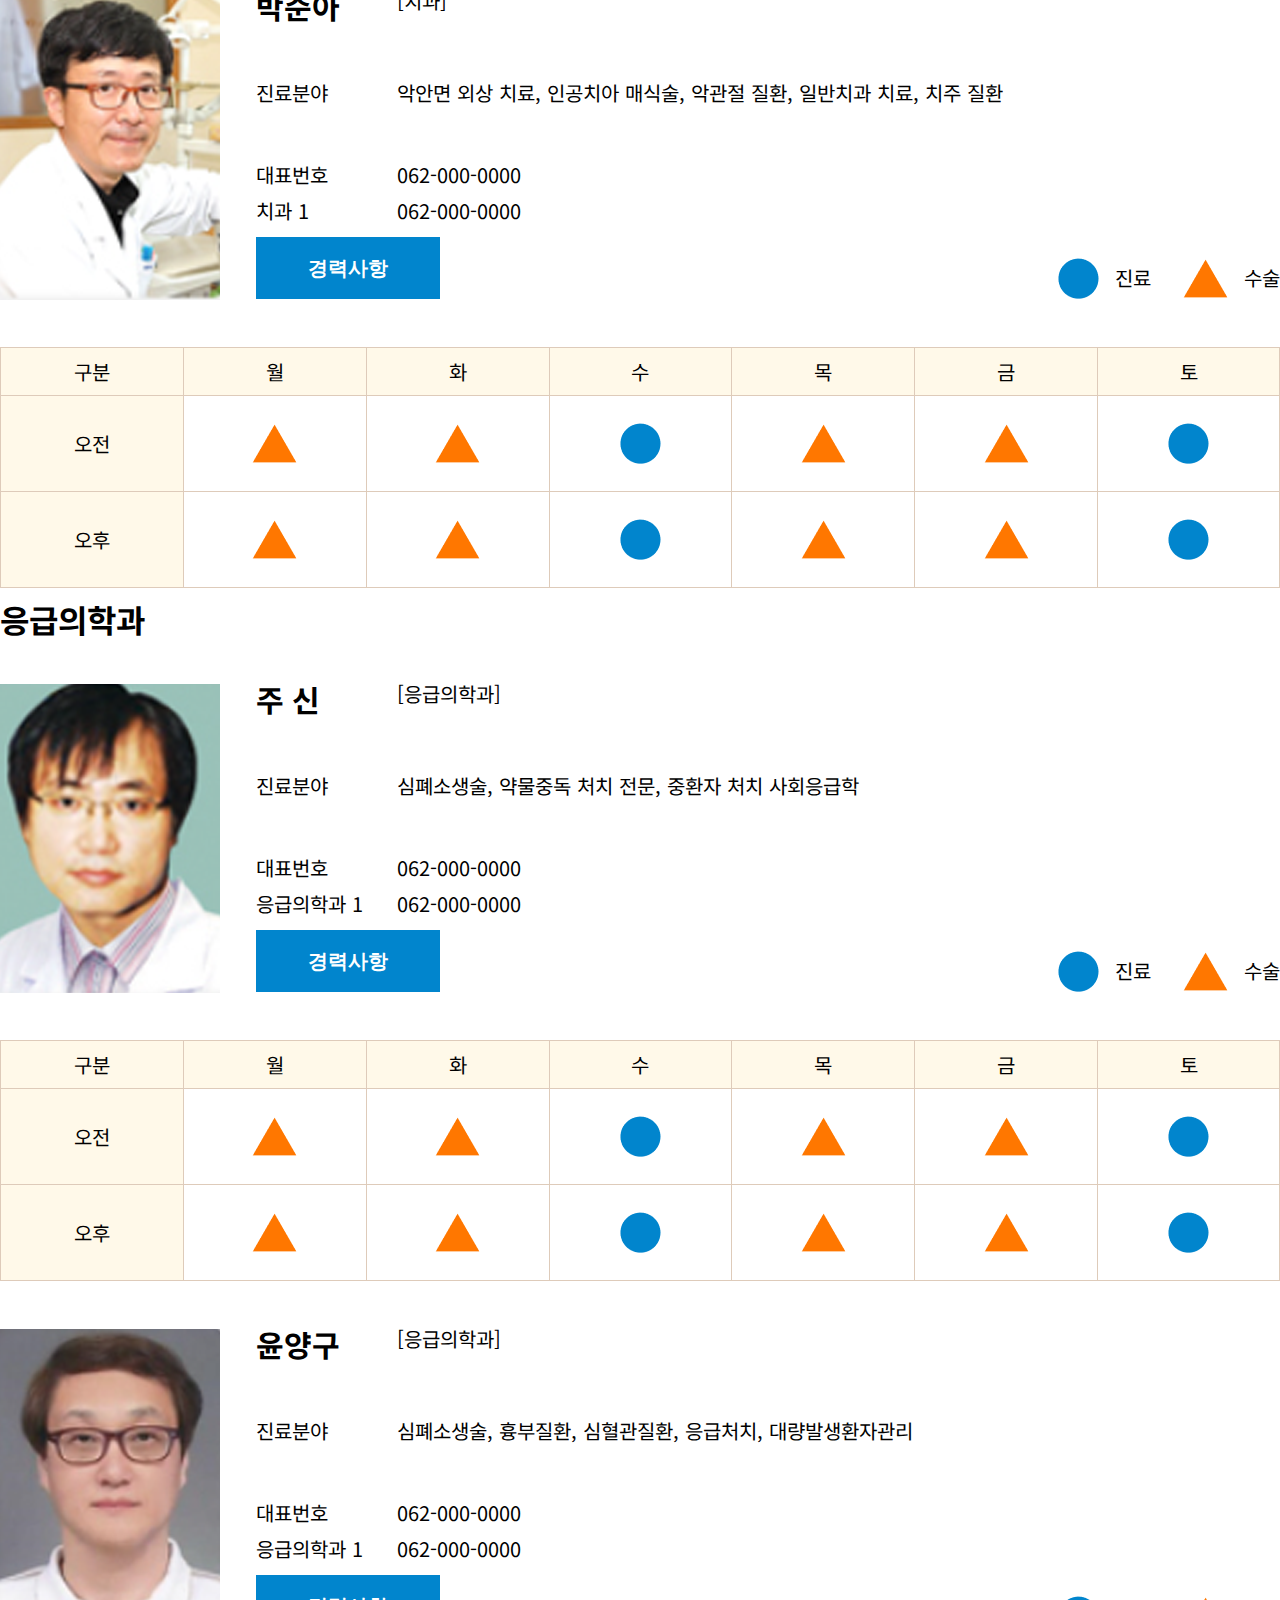
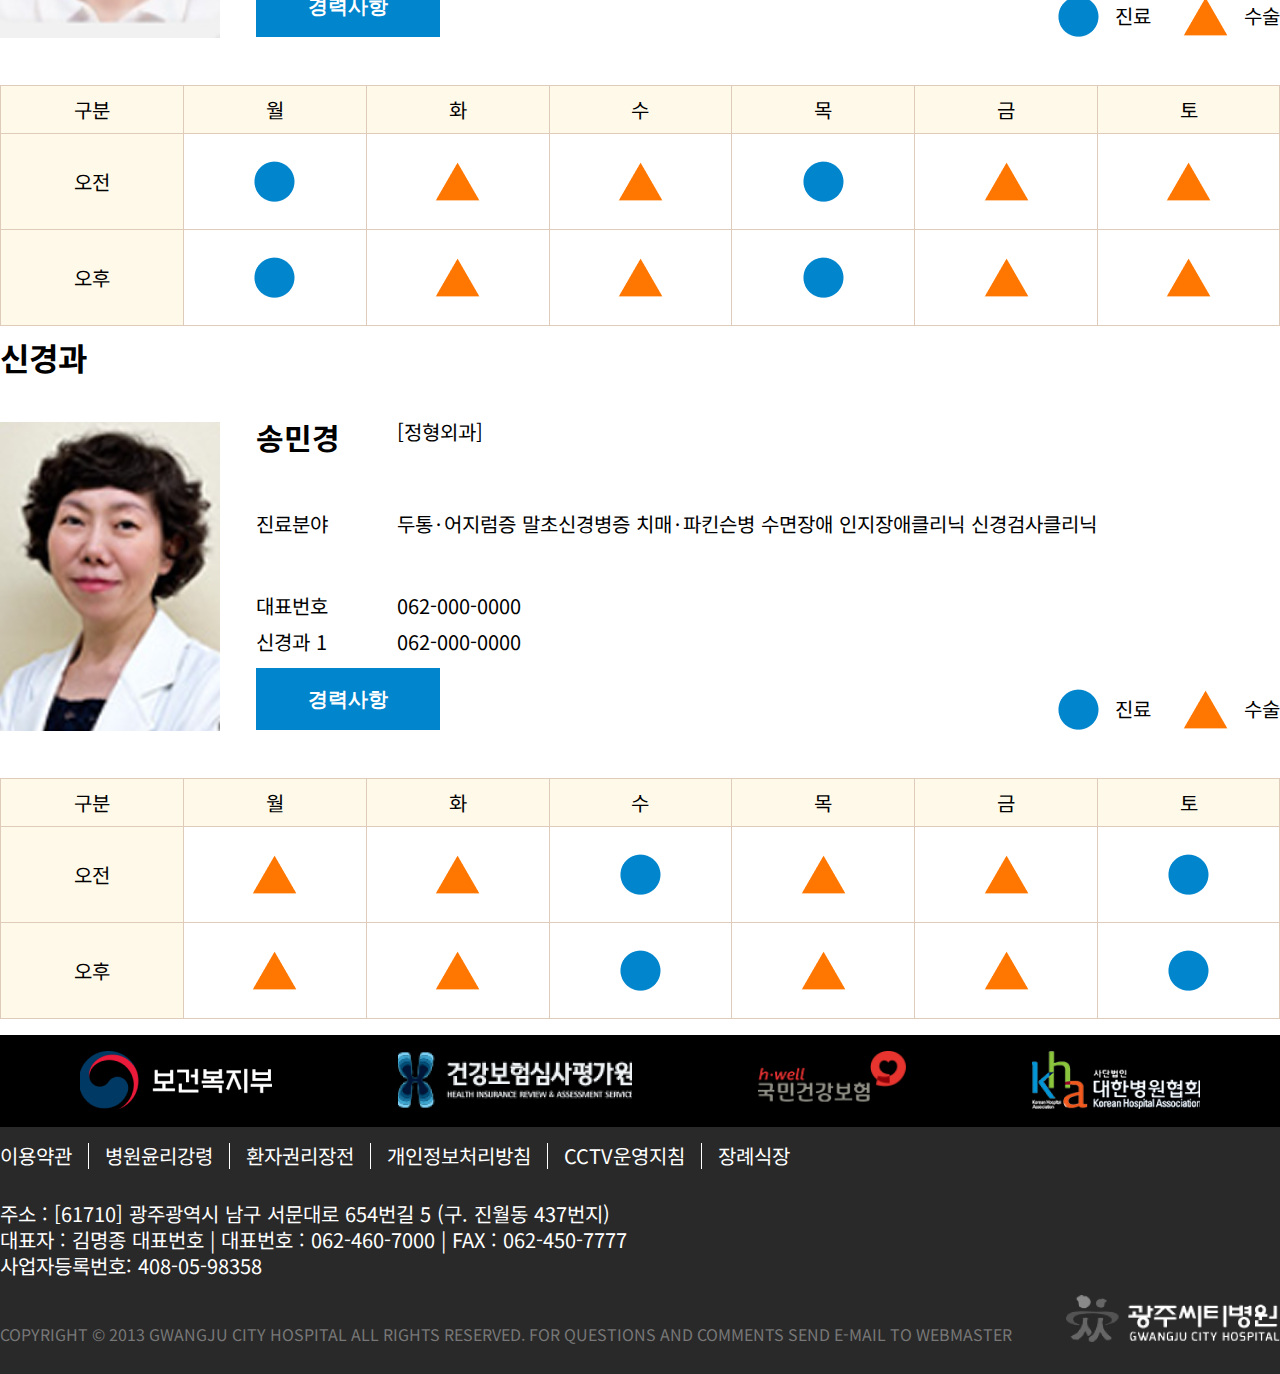
==== commit 9613459c: "sub bg text" ====
--- a/sub.html
+++ b/sub.html
@@ -143,7 +143,15 @@
       </form>
     </nav>
 
-    <div class="sub_bg"></div>
+    <div class="sub_bg">
+      <div class="container margin-auto">
+        <div class="sub_bg_text">
+          <p>Gwangju City Hospital</p>
+          <p>믿음을 주는 참좋은 병원!</p>
+          <p>지역민과 함께 인술이 살아 숨쉬는 병원</p>
+        </div>
+      </div>
+    </div>
     <div class="container margin-auto">
       <ul class="sub-link d-grid">
         <li>
--- a/css/style.css
+++ b/css/style.css
@@ -1 +1 @@
-:root{--color-1: #0185cd;--color-2: #30b6ff;--color-3: #00539f;--color-4: #00a651;--color-5: #90ffa9;--color-6: #005838;--color-7: #ff7700;--color-8: #ffba53;--border-color: #decbba;--border-bg: #fff9e9;--color-9: #f33a00;--font-color: #fff;--subfont-color: #808080;--main-bg: #ebebeb;--black-color: #000}body{font-family:"Anton","Noto Sans KR",sans-serif;font-size:20px}.body_bg{background:#ebebeb}span{font-family:"Noto Sans KR",sans-serif}.ff-noto{font-family:"Noto Sans KR"}.ff-anton{font-family:"Anton"}strong{font-size:4rem}.space-nowrap{white-space:nowrap}.pos-r{position:relative}.pos-a{position:absolute}.pos-f{position:fixed}.d-grid{display:grid}.d-flex{display:flex}.flex-column{flex-direction:column}.flex-wrap{flex-wrap:wrap}.container{max-width:1440px}.width100{width:100%}.margin-auto{margin:0 auto}.justify-between{justify-content:space-between}.justify-center{justify-content:center}.justify-end{justify-content:end}.align-center{align-items:center}.align-end{align-items:end}.align-between{align-items:space-between}.align-ccenter{align-content:center}.align-cbetween{align-content:space-between}.align-cfe{align-content:flex-end}.text-center{text-align:center}.hidden{overflow:hidden}.d-none{display:none}.gap-1{gap:1rem}.gap-2{gap:2rem}.gap-3{gap:3rem}.gap-24{gap:24px}.pt-1{padding:1rem 0}.pt-2{padding:2rem 0}.pt-3{padding:3rem 0}.mt-1{margin:1rem 0}.mt-2{margin:2rem 0}.mt-3{margin:3rem 0}.mt-4{margin:4rem 0}.mt-5{margin:5rem 0}.mt-6{margin:6rem 0}.mt-7{margin:7rem 0}.mt-8{margin:8rem 0}.mt-9{margin:9rem 0}.mt-10{margin:10rem 0}.mt-12{margin:12rem 0 0 0}.font-125{font-size:1.25rem}.center-line{text-decoration:line-through}.height-100{height:100%}.text-upp{text-transform:uppercase}.all_container{top:500px;height:100%;background:var(--color-01);z-index:10}html{scroll-behavior:smooth}.header_top{font-family:"Noto Sans KR";font-size:16px;height:65px;white-space:nowrap;margin:.5rem 0}.header_top .header_icons{height:60px}.header_top .header_icons .phone_number span:nth-child(1){font-size:20px;color:var(--color-1);font-weight:bold}.header_top .header_icons .phone_number span:nth-child(2){font-size:16px}.header_top .header_icons .phone{margin:0 3rem 0 0}.header_top .header_icons .time .time_icon p{margin:0 0 .5rem 0}.header_top .header_icons .time .time_icon img{width:70%;height:70%}.header_top .header_icons .time .time_text p:nth-child(2){color:var(--color-1)}nav::after{display:block;content:"";background:var(--main-bg);width:100%;height:0%;position:absolute;z-index:10;transition:all 300ms;box-shadow:0 5px 10px 0 rgba(0,0,0,.3)}nav{border-top:1px solid var(--subfont-color)}nav{position:relative}nav.on::after{height:800%}nav.se::after{height:300%;z-index:30}nav form{display:block;position:absolute;left:50%;height:0%;overflow:hidden;top:250%;transform:translate(-50%, -50%);transition:all 100ms;z-index:40}nav form.se{height:130%}nav form fieldset{display:flex;align-items:center}nav form input{width:1000px;height:60px;border-radius:100px;font-size:1em;padding:0 0 0 1rem}nav form .search_btn{background:none;font-size:2em;border:none}nav form .search_btn span{display:none}.gnb{height:52px;line-height:52px;white-space:nowrap;box-sizing:border-box;font-family:"Noto Sans KR"}.gnb>li{width:280px;height:100%;position:relative;text-align:center}.gnb>li:nth-child(1){width:20px}.gnb>li:nth-last-child(1){width:20px}.fa-regular{color:#1c1c1c}.lnb{display:block;color:#000;position:absolute;left:50%;transform:translate(-50%, 0);width:100%;height:0;overflow:hidden;transition:all 300ms}.lnb.on{height:800%;z-index:20}.lnb li{text-align:center;width:100%}.lnb li a{display:inline-block;height:52px;line-height:52px}main{padding:2rem 0 0 0}.select_box{width:342px;height:342px}.select_text{top:10%;left:10%}.select_text p:nth-child(1){font-weight:bold}.select_text p:nth-child(2){margin:1rem 0 0 0}.select_btns{top:72%;left:50%;transform:translate(-50%, 0);white-space:nowrap}.select_btns button{border:1px solid var(--font-color);padding:.5rem 1rem;color:var(--font-color);font-size:20px;font-family:"Noto Sans KR"}.select_btns button:nth-child(2){border-left:none}.box1{background:var(--color-1);color:var(--font-color)}.box2{background:var(--color-4);color:var(--font-color)}.box3{background:var(--color-7);color:var(--font-color)}.box1 button:nth-child(1){background:var(--color-2)}.box1 button:nth-child(2){background:var(--color-3)}.box2 button:nth-child(1){background:var(--color-5);color:#333}.box2 button:nth-child(2){background:var(--color-4)}.box3 button:nth-child(1){background:var(--color-8);color:#333}.box3 button:nth-child(2){background:var(--color-9)}article{margin:2rem 0 0 0}.doctor_search{width:708px;height:348px;background:var(--color-1);color:var(--font-color)}.doctor_search>p{bottom:10%;left:38%}.doctor_text{top:10%;left:5%;z-index:10}.doctor_text p{margin:0 0 2rem 0}.doctor_text p:nth-child(1){font-size:1.6rem;font-weight:bold}.select_window{padding:1rem 0 1rem 1rem;width:300px}.doctor_text form{box-shadow:0 0 10px 0 rgba(0,0,0,.5)}.doctor_text form input{font-size:20px;border:1px solid var(--color-3)}.doctor_text form input:nth-child(2){padding:1rem 2rem;background:var(--color-3);color:var(--font-color)}.doctor_profile{top:50%;left:60%;transform:translate(0, -50%);border-radius:100%;box-shadow:0 0 10px 0 rgba(0,0,0,.5)}.tab{width:708px;height:348px;box-sizing:border-box;background:var(--font-color)}.tab_title{position:relative;box-sizing:border-box}.tab_title li{border-right:1px solid #333;margin:1rem 0;padding:0 2rem;width:137px;height:20px;box-sizing:border-box;color:var(--subfont-color)}.tab_title .bo{font-weight:bold;color:var(--black-color)}.tab_title li:nth-last-child(2){border:none}.tab_title li:nth-last-child(1){border:none;position:absolute;right:0%;width:82px;color:var(--black-color)}.news_top{margin:0 0 0 1rem}.news_top>p:nth-child(1){position:absolute;background:var(--font-color);color:red;padding:0px 3px;top:-2%;left:31px;font-size:2rem}.news_top .tab_top_text p{font-family:"Noto Sans KR";line-height:2;margin:0 0 0 1rem;overflow:hidden;text-overflow:ellipsis;white-space:nowrap}.news_top .tab_top_text p:nth-child(1){font-size:1.6em;font-weight:bold}.news_top .tab_top_text p:nth-child(2){width:500px;height:40px}.news_top .tab_top_text p:nth-last-child(1){color:var(--subfont-color)}.news_bottum div{line-height:2.5;list-style:disc;margin:0 1rem}.news_bottum span{color:var(--subfont-color)}.day_border{display:inline-block;border:15px solid var(--color-1);padding:.5rem .5rem;width:110px;box-sizing:border-box}.day_border p:nth-child(1){text-align:center;margin:0 0 1rem;font-size:3.2em;color:var(--color-3)}.slider{overflow:hidden;margin:0 auto;width:1440px;height:600px}.slider .slider_wrap{display:flex}.slider .slide1{position:relative}.slider .slide1 p{white-space:nowrap;font-family:"Noto Sans KR";font-size:3.2em;position:absolute;left:50%;top:50%;transform:translate(-50%, -50%);color:var(--font-color);line-height:.5;z-index:10}.slider .slide1 p span{font-size:20px}.slider .s1 img{width:1440px}.slider .s2 img{width:940px}.slider .s3 img{width:850px}.slider .slide1::after{content:"";background:rgba(0,0,0,.3);display:inline-block;width:100%;height:100%;top:0%;left:0%;position:absolute}.slider .s2img{width:1440px}.slider .s3img{width:1440px}.info_title{margin:3rem 0;font-size:1.6em}.info_title strong{font-size:32px;font-weight:bold}.info .info_box{width:342px}.info .info_box .info_text{color:var(--font-color);text-align:center;position:absolute;top:10%;left:50%;transform:translate(-50%, 0);white-space:nowrap;z-index:10}.info .info_box .info_text p:nth-child(1){margin:0 0 5rem 0}.info img{vertical-align:top}.info .info_img::after{content:"";position:absolute;left:0%;top:0%;width:100%;height:100%;background:rgba(0,0,0,.3);border-radius:0 30px 0 30px}.mtt-1 p:nth-child(1){margin:3rem 0 2rem 0;font-size:1.6em;display:flex;justify-content:center}.footer_bg{background:#292929;color:var(--font-color)}.footer_bg .family_bg{background:#000}.footer_bg .family_site{padding:1rem 5rem}.footer_bg .footer_text{line-height:1.3}.footer_bg .footer_text .footer_link{margin:1rem 0}.footer_bg .footer_text .footer_link li{border-right:1px solid var(--font-color);padding:0 1rem 0 0;margin:0 1rem 0 0}.footer_bg .footer_text .footer_link li:nth-last-child(1){border:none}.footer_bg .footer_text .offline{margin:1rem 0}.copyright{font-size:.8em;color:#777;padding:0 0 2rem 0}.sub_bg{height:340px;width:100%;background:url(../images/sub_bg.png) no-repeat top/contain;background-size:cover}.sub-link{grid-template-columns:repeat(6, 1fr);grid-row-gap:24px;padding:2rem 0}.sub-link li{width:219px;height:219px;border-radius:30px;border:1px solid var(--border-bg);box-shadow:0 5px 15px 0 rgba(0,0,0,.35);overflow:hidden;display:flex;justify-content:center;align-items:center}.sub-link li a{display:flex;flex-direction:column;align-items:center}.sub-link li a img{width:80%;transition:all 300ms}.sub-link li:hover{box-shadow:0 5px 15px 0 var(--color-2)}.sub-link li:hover img{width:90%}.sub-link li.on{border:1px solid var(--color-2);box-shadow:0 5px 15px 0 var(--color-2)}.profile{font-family:"Noto Sans KR";margin:3rem 0;grid-template-columns:20% 8% auto;grid-template-rows:80% 20%;grid-template-areas:"a b c" "a d d"}.profile .profile_img{width:220px;height:308px;grid-area:a}.profile .profile_left{grid-area:b}.profile .profile_left>p:nth-child(1){font-size:1.5em;font-weight:bold}.profile .profile_right{grid-area:c}.profile .profile_right p:nth-child(1){height:30px}.profile .profile_button{grid-area:d}.profile .profile_button button{height:100%;width:18%;font-size:20px;border:none;background:var(--color-1);color:var(--font-color);font-weight:bold}.profile .profile_button .profile_icons img{margin:0 1rem 0 0}.profile .profile_button .profile_icons p:nth-child(2){margin:0 2rem 0 0}.profile .p_num p{margin:0 0 1rem 0}.sub_contents>p:nth-child(1){font-size:1.6em;font-weight:bold}.schedule{width:100%;height:240px;border-bottom:1px solid var(--border-color);margin:0 0 1rem 0;display:grid;grid-template-areas:"a" "b" "b" "c" "c"}.schedule .schedule_header{display:grid;grid-area:a;grid-template-columns:repeat(7, 1fr);background:var(--border-bg)}.schedule .schedule_mid{display:grid;grid-area:b;grid-template-columns:repeat(7, 1fr)}.schedule .schedule_bottum{display:grid;grid-area:c;grid-template-columns:repeat(7, 1fr)}.schedule .s-bg{border:1px solid var(--border-color);border-right:none;border-bottom:none;display:flex;align-items:center;text-align:center;justify-content:center}.schedule .s-bg:nth-child(1){background:var(--border-bg)}.schedule .s-bg:nth-last-child(1){border-right:1px solid var(--border-color)}/*# sourceMappingURL=style.css.map */
+:root{--color-1: #0185cd;--color-2: #30b6ff;--color-3: #00539f;--color-4: #00a651;--color-5: #90ffa9;--color-6: #005838;--color-7: #ff7700;--color-8: #ffba53;--border-color: #decbba;--border-bg: #fff9e9;--color-9: #f33a00;--font-color: #fff;--subfont-color: #808080;--main-bg: #ebebeb;--black-color: #000}body{font-family:"Anton","Noto Sans KR",sans-serif;font-size:20px}.body_bg{background:#ebebeb}span{font-family:"Noto Sans KR",sans-serif}.ff-noto{font-family:"Noto Sans KR"}.ff-anton{font-family:"Anton"}strong{font-size:4rem}.space-nowrap{white-space:nowrap}.pos-r{position:relative}.pos-a{position:absolute}.pos-f{position:fixed}.d-grid{display:grid}.d-flex{display:flex}.flex-column{flex-direction:column}.flex-wrap{flex-wrap:wrap}.container{max-width:1440px}.width100{width:100%}.margin-auto{margin:0 auto}.justify-between{justify-content:space-between}.justify-center{justify-content:center}.justify-end{justify-content:end}.align-center{align-items:center}.align-end{align-items:end}.align-between{align-items:space-between}.align-ccenter{align-content:center}.align-cbetween{align-content:space-between}.align-cfe{align-content:flex-end}.text-center{text-align:center}.hidden{overflow:hidden}.d-none{display:none}.gap-1{gap:1rem}.gap-2{gap:2rem}.gap-3{gap:3rem}.gap-24{gap:24px}.pt-1{padding:1rem 0}.pt-2{padding:2rem 0}.pt-3{padding:3rem 0}.mt-1{margin:1rem 0}.mt-2{margin:2rem 0}.mt-3{margin:3rem 0}.mt-4{margin:4rem 0}.mt-5{margin:5rem 0}.mt-6{margin:6rem 0}.mt-7{margin:7rem 0}.mt-8{margin:8rem 0}.mt-9{margin:9rem 0}.mt-10{margin:10rem 0}.mt-12{margin:12rem 0 0 0}.font-125{font-size:1.25rem}.center-line{text-decoration:line-through}.height-100{height:100%}.text-upp{text-transform:uppercase}.all_container{top:500px;height:100%;background:var(--color-01);z-index:10}html{scroll-behavior:smooth}.header_top{font-family:"Noto Sans KR";font-size:16px;height:65px;white-space:nowrap;margin:.5rem 0}.header_top .header_icons{height:60px}.header_top .header_icons .phone_number span:nth-child(1){font-size:20px;color:var(--color-1);font-weight:bold}.header_top .header_icons .phone_number span:nth-child(2){font-size:16px}.header_top .header_icons .phone{margin:0 3rem 0 0}.header_top .header_icons .time .time_icon p{margin:0 0 .5rem 0}.header_top .header_icons .time .time_icon img{width:70%;height:70%}.header_top .header_icons .time .time_text p:nth-child(2){color:var(--color-1)}nav::after{display:block;content:"";background:var(--main-bg);width:100%;height:0%;position:absolute;z-index:10;transition:all 300ms;box-shadow:0 5px 10px 0 rgba(0,0,0,.3)}nav{border-top:1px solid var(--subfont-color)}nav{position:relative}nav.on::after{height:800%}nav.se::after{height:300%;z-index:30}nav form{display:block;position:absolute;left:50%;height:0%;overflow:hidden;top:250%;transform:translate(-50%, -50%);transition:all 100ms;z-index:40}nav form.se{height:130%}nav form fieldset{display:flex;align-items:center}nav form input{width:1000px;height:60px;border-radius:100px;font-size:1em;padding:0 0 0 1rem}nav form .search_btn{background:none;font-size:2em;border:none}nav form .search_btn span{display:none}.gnb{height:52px;line-height:52px;white-space:nowrap;box-sizing:border-box;font-family:"Noto Sans KR"}.gnb>li{cursor:pointer;width:280px;height:100%;position:relative;text-align:center}.gnb>li:nth-child(1){width:20px}.gnb>li:nth-last-child(1){width:20px}.fa-regular{color:#1c1c1c}.lnb{display:block;color:#000;position:absolute;left:50%;transform:translate(-50%, 0);width:100%;height:0;overflow:hidden;transition:all 300ms}.lnb.on{height:800%;z-index:20}.lnb li{text-align:center;width:100%}.lnb li a{display:inline-block;height:52px;line-height:52px}main{padding:2rem 0 0 0}.select_box{width:342px;height:342px}.select_text{top:10%;left:10%}.select_text p:nth-child(1){font-weight:bold}.select_text p:nth-child(2){margin:1rem 0 0 0}.select_btns{top:72%;left:50%;transform:translate(-50%, 0);white-space:nowrap}.select_btns button{cursor:pointer;border:1px solid var(--font-color);padding:.5rem 1rem;color:var(--font-color);font-size:20px;font-family:"Noto Sans KR"}.select_btns button:nth-child(2){border-left:none}.box1{background:var(--color-1);color:var(--font-color)}.box2{background:var(--color-4);color:var(--font-color)}.box3{background:var(--color-7);color:var(--font-color)}.box1 button:nth-child(1){background:var(--color-2)}.box1 button:nth-child(2){background:var(--color-3)}.box2 button:nth-child(1){background:var(--color-5);color:#333}.box2 button:nth-child(2){background:var(--color-4)}.box3 button:nth-child(1){background:var(--color-8);color:#333}.box3 button:nth-child(2){background:var(--color-9)}article{margin:2rem 0 0 0}.doctor_search{width:708px;height:348px;background:var(--color-1);color:var(--font-color)}.doctor_search>p{bottom:10%;left:38%}.doctor_text{top:10%;left:5%;z-index:10}.doctor_text p{margin:0 0 2rem 0}.doctor_text p:nth-child(1){font-size:1.6rem;font-weight:bold}.select_window{padding:1rem 0 1rem 1rem;width:300px}.doctor_text form{box-shadow:0 0 10px 0 rgba(0,0,0,.5)}.doctor_text form input{font-size:20px;border:1px solid var(--color-3)}.doctor_text form input:nth-child(2){padding:1rem 2rem;background:var(--color-3);color:var(--font-color)}.doctor_profile{top:50%;left:60%;transform:translate(0, -50%);border-radius:100%;box-shadow:0 0 10px 0 rgba(0,0,0,.5)}.tab{width:708px;height:348px;box-sizing:border-box;background:var(--font-color)}.tab_title{position:relative;box-sizing:border-box}.tab_title li{cursor:pointer;border-right:1px solid #333;margin:1rem 0;padding:0 2rem;width:137px;height:20px;box-sizing:border-box;color:var(--subfont-color)}.tab_title .bo{font-weight:bold;color:var(--black-color)}.tab_title li:nth-last-child(2){border:none}.tab_title li:nth-last-child(1){border:none;position:absolute;right:0%;width:82px;color:var(--black-color)}.news_top{margin:0 0 0 1rem}.news_top>p:nth-child(1){position:absolute;background:var(--font-color);color:red;padding:0px 3px;top:-2%;left:31px;font-size:2rem}.news_top .tab_top_text p{font-family:"Noto Sans KR";line-height:2;margin:0 0 0 1rem;overflow:hidden;text-overflow:ellipsis;white-space:nowrap}.news_top .tab_top_text p:nth-child(1){font-size:1.6em;font-weight:bold}.news_top .tab_top_text p:nth-child(2){width:500px;height:40px}.news_top .tab_top_text p:nth-last-child(1){color:var(--subfont-color)}.news_bottum div{line-height:2.5;list-style:disc;margin:0 1rem}.news_bottum span{color:var(--subfont-color)}.day_border{display:inline-block;border:15px solid var(--color-1);padding:.5rem .5rem;width:110px;box-sizing:border-box}.day_border p:nth-child(1){text-align:center;margin:0 0 1rem;font-size:3.2em;color:var(--color-3)}.slider{overflow:hidden;margin:0 auto;width:1440px;height:600px}.slider .slider_wrap{display:flex}.slider .slide1{position:relative}.slider .slide1 p{white-space:nowrap;font-family:"Noto Sans KR";font-size:3.2em;position:absolute;left:50%;top:50%;transform:translate(-50%, -50%);color:var(--font-color);line-height:.5;z-index:10}.slider .slide1 p span{font-size:20px}.slider .s1 img{width:1440px}.slider .s2 img{width:940px}.slider .s3 img{width:850px}.slider .slide1::after{content:"";background:rgba(0,0,0,.3);display:inline-block;width:100%;height:100%;top:0%;left:0%;position:absolute}.slider .s2img{width:1440px}.slider .s3img{width:1440px}.info_title{margin:3rem 0;font-size:1.6em}.info_title strong{font-size:32px;font-weight:bold}.info .info_box{width:342px}.info .info_box .info_text{color:var(--font-color);text-align:center;position:absolute;top:10%;left:50%;transform:translate(-50%, 0);white-space:nowrap;z-index:10}.info .info_box .info_text p:nth-child(1){margin:0 0 5rem 0}.info img{vertical-align:top}.info .info_img::after{content:"";position:absolute;left:0%;top:0%;width:100%;height:100%;background:rgba(0,0,0,.3);border-radius:0 30px 0 30px}.mtt-1 p:nth-child(1){margin:3rem 0 2rem 0;font-size:1.6em;display:flex;justify-content:center}.footer_bg{background:#292929;color:var(--font-color)}.footer_bg .family_bg{background:#000}.footer_bg .family_site{padding:1rem 5rem}.footer_bg .footer_text{line-height:1.3}.footer_bg .footer_text .footer_link{margin:1rem 0}.footer_bg .footer_text .footer_link li{border-right:1px solid var(--font-color);padding:0 1rem 0 0;margin:0 1rem 0 0}.footer_bg .footer_text .footer_link li:nth-last-child(1){border:none}.footer_bg .footer_text .offline{margin:1rem 0}.copyright{font-size:.8em;color:#777;padding:0 0 2rem 0}.sub_bg{height:340px;width:100%;position:relative;background:url(../images/sub_bg.png) no-repeat top/contain;background-size:cover}.sub_bg::after{content:"";width:100%;height:100%;background:rgba(0,0,0,.2);position:absolute}.sub_bg .sub_bg_text{position:absolute;top:50%;transform:translateY(-50%);font-family:"Noto Sans KR";color:var(--font-color);line-height:1.5;z-index:20}.sub_bg .sub_bg_text p:nth-child(1){color:var(--color-2)}.sub_bg .sub_bg_text p:nth-child(2){font-size:3.2em}.sub-link{grid-template-columns:repeat(6, 1fr);grid-row-gap:24px;padding:2rem 0}.sub-link li{width:219px;height:219px;border-radius:30px;border:1px solid var(--border-bg);box-shadow:0 5px 15px 0 rgba(0,0,0,.35);overflow:hidden;display:flex;justify-content:center;align-items:center}.sub-link li a{display:flex;flex-direction:column;align-items:center}.sub-link li a img{width:80%;transition:all 300ms}.sub-link li:hover{box-shadow:0 5px 15px 0 var(--color-2)}.sub-link li:hover img{width:90%}.sub-link li.on{border:1px solid var(--color-2);box-shadow:0 5px 15px 0 var(--color-2)}.profile{font-family:"Noto Sans KR";margin:3rem 0;grid-template-columns:20% 11% auto;grid-template-rows:80% 20%;grid-template-areas:"a b c" "a d d"}.profile .profile_img{width:220px;height:308px;grid-area:a}.profile .profile_left{grid-area:b}.profile .profile_left>p:nth-child(1){font-size:1.5em;font-weight:bold}.profile .profile_left p{white-space:nowrap}.profile .profile_right{grid-area:c}.profile .profile_right>p:nth-child(1){height:30px}.profile .profile_button{grid-area:d}.profile .profile_button button{height:100%;width:18%;font-size:20px;border:none;background:var(--color-1);color:var(--font-color);font-weight:bold}.profile .profile_button .profile_icons img{margin:0 1rem 0 0}.profile .profile_button .profile_icons p:nth-child(2){margin:0 2rem 0 0}.profile .p_num p{margin:0 0 1rem 0}.sub_contents>p:nth-child(1){font-size:1.6em;font-weight:bold}.schedule{width:100%;height:240px;border-bottom:1px solid var(--border-color);margin:0 0 1rem 0;display:grid;grid-template-areas:"a" "b" "b" "c" "c"}.schedule .schedule_header{display:grid;grid-area:a;grid-template-columns:repeat(7, 1fr);background:var(--border-bg)}.schedule .schedule_mid{display:grid;grid-area:b;grid-template-columns:repeat(7, 1fr)}.schedule .schedule_bottum{display:grid;grid-area:c;grid-template-columns:repeat(7, 1fr)}.schedule .s-bg{border:1px solid var(--border-color);border-right:none;border-bottom:none;display:flex;align-items:center;text-align:center;justify-content:center}.schedule .s-bg:nth-child(1){background:var(--border-bg)}.schedule .s-bg:nth-last-child(1){border-right:1px solid var(--border-color)}/*# sourceMappingURL=style.css.map */
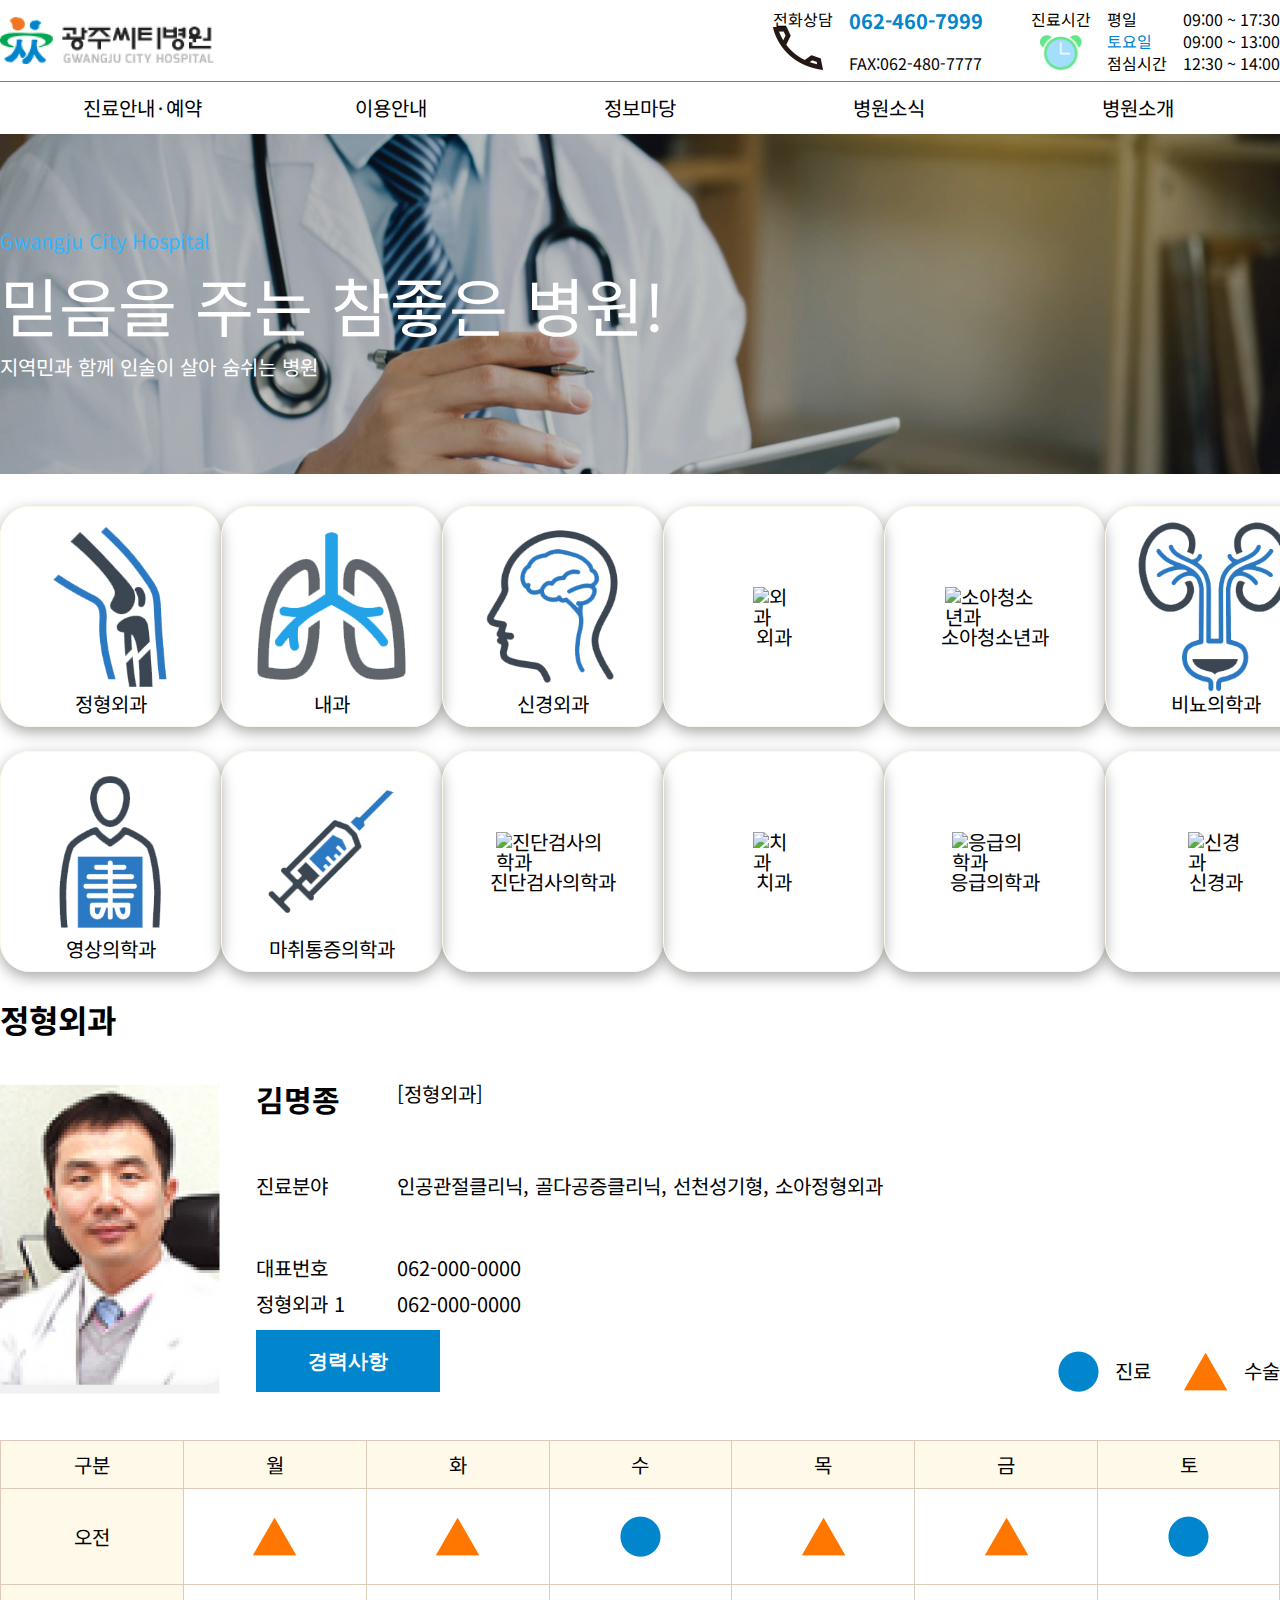
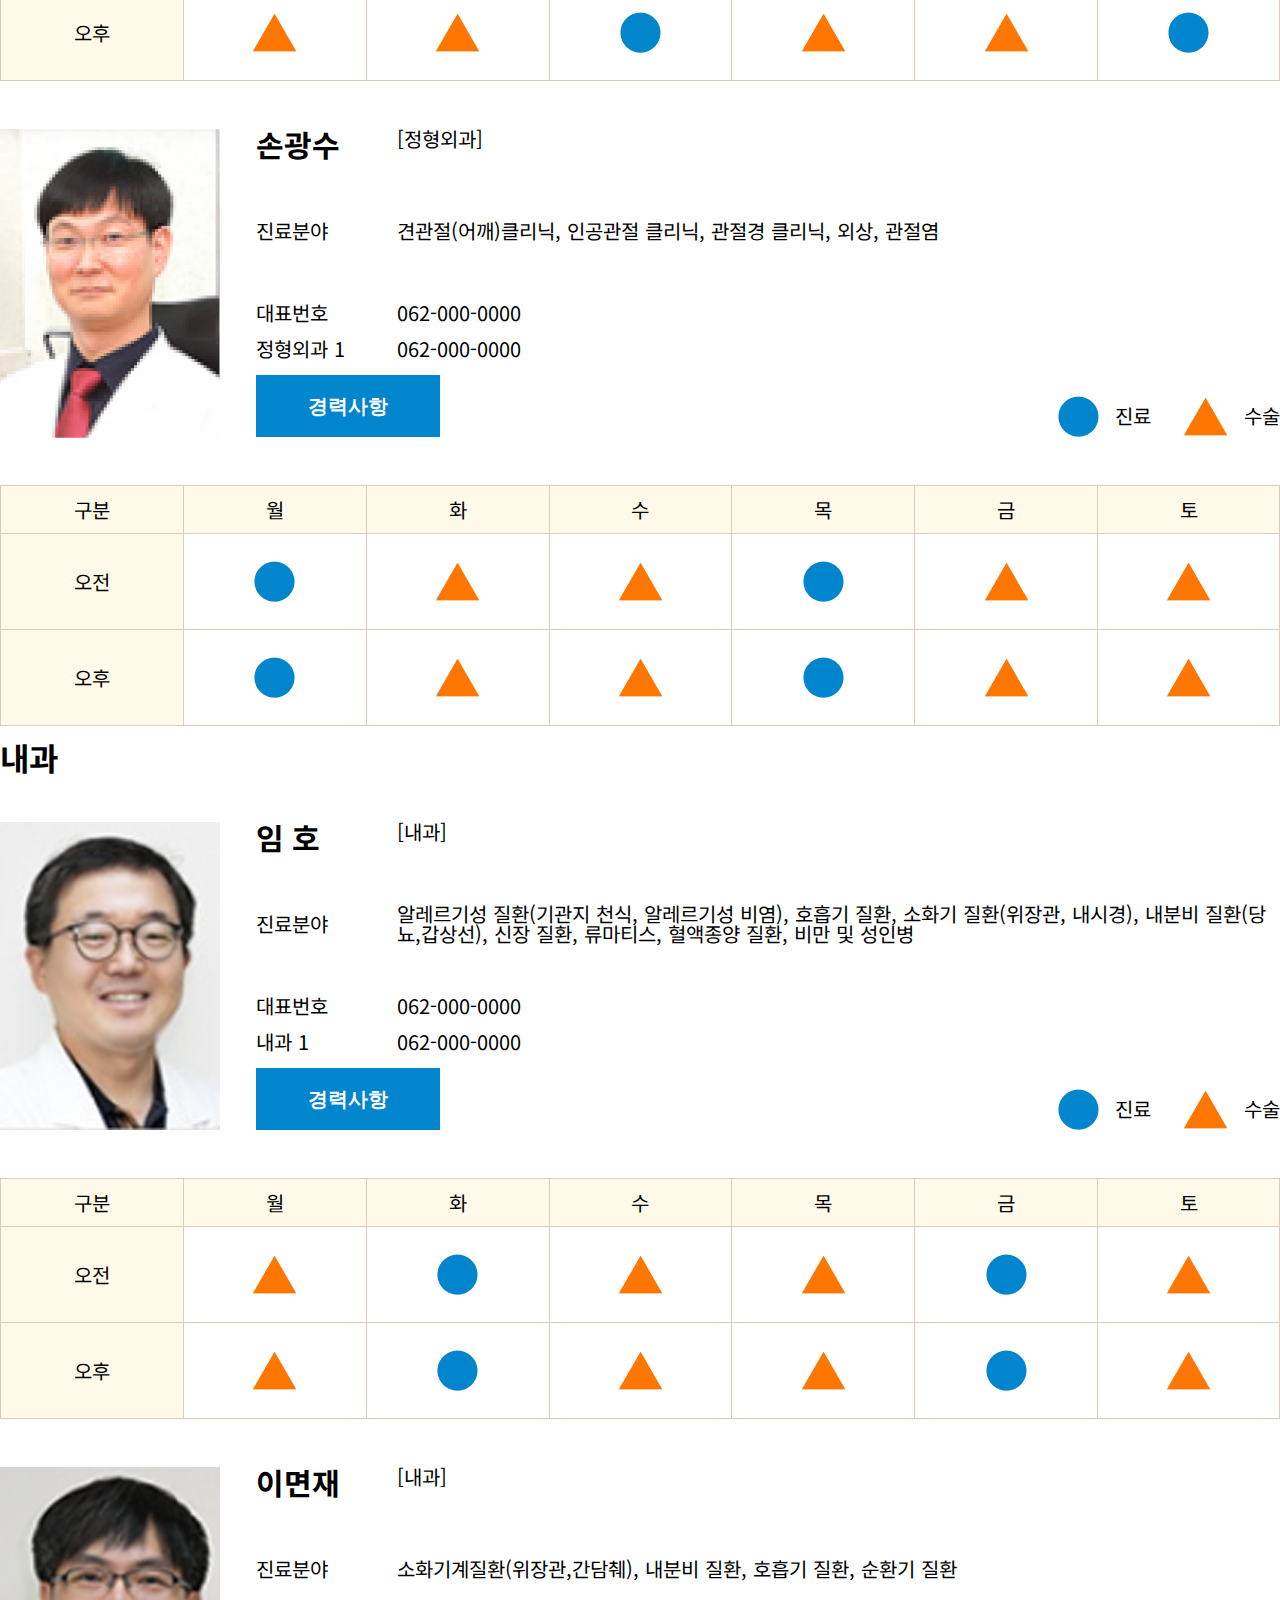
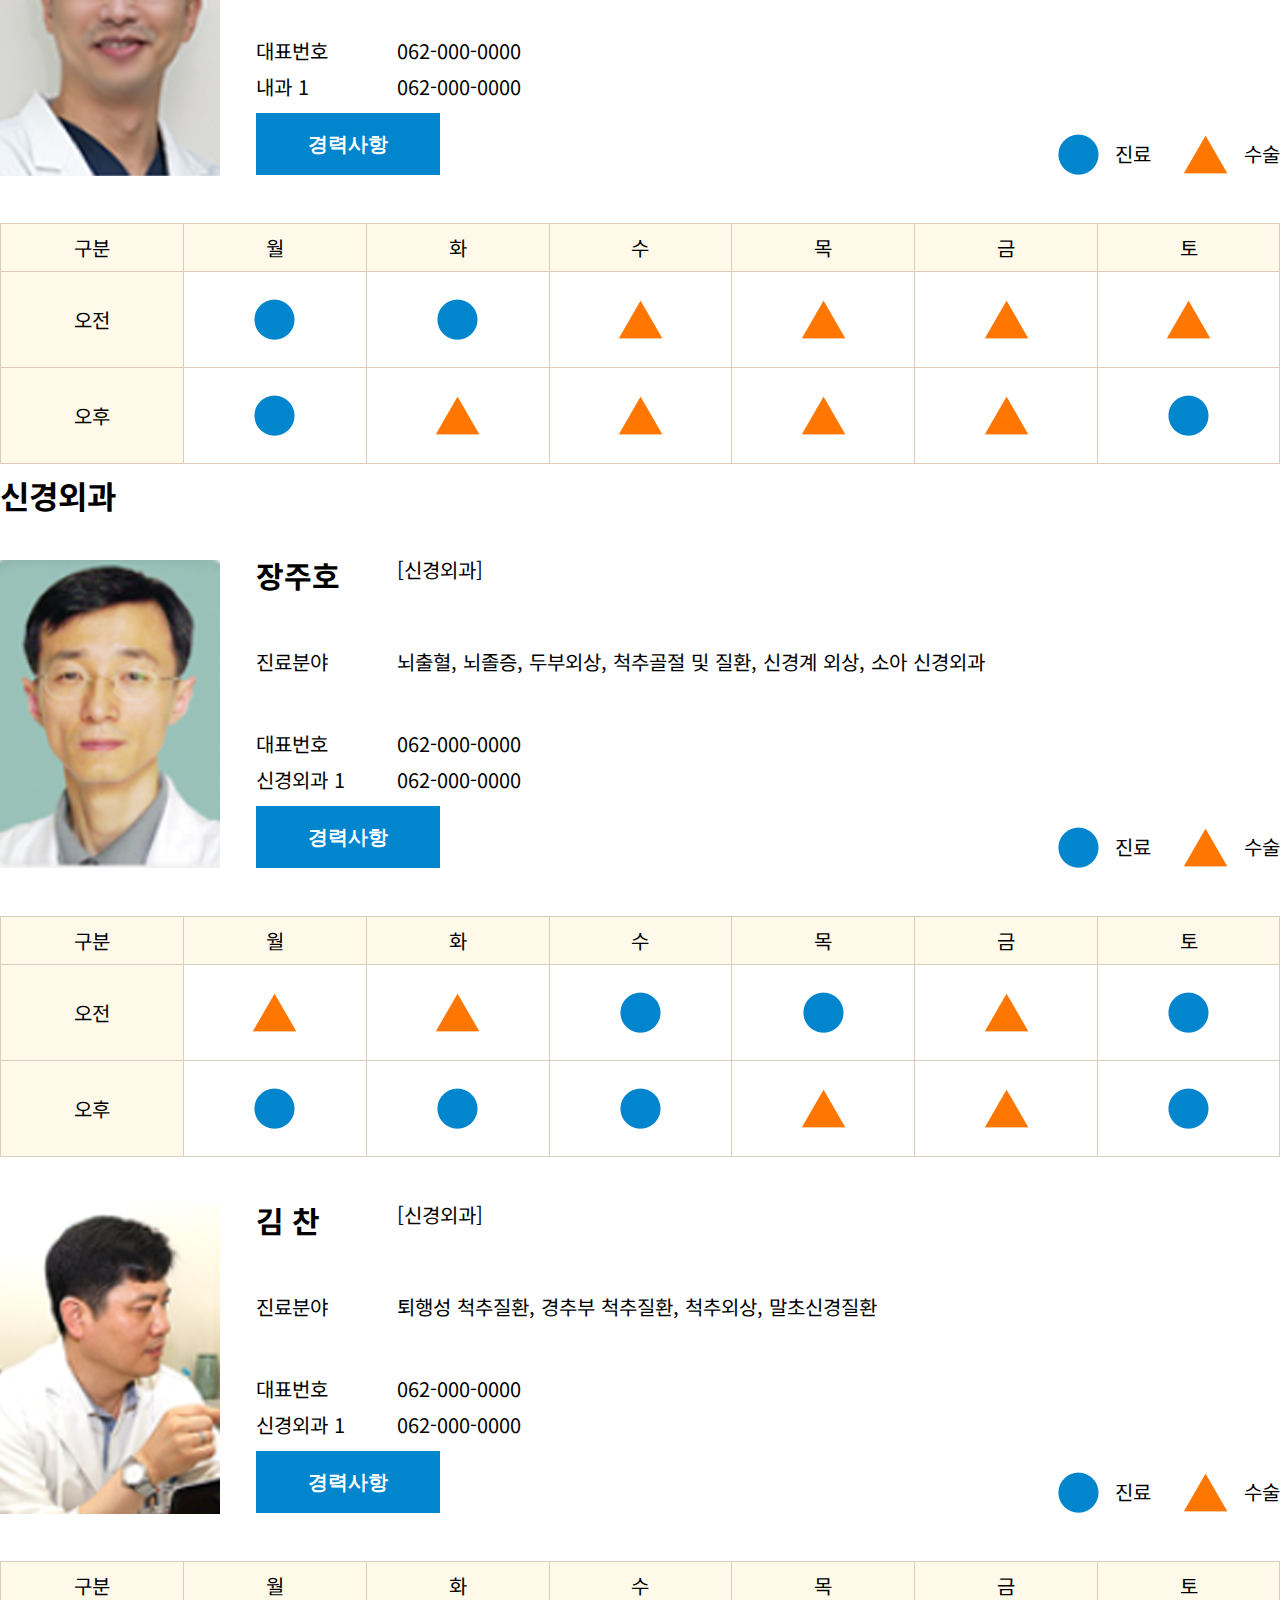
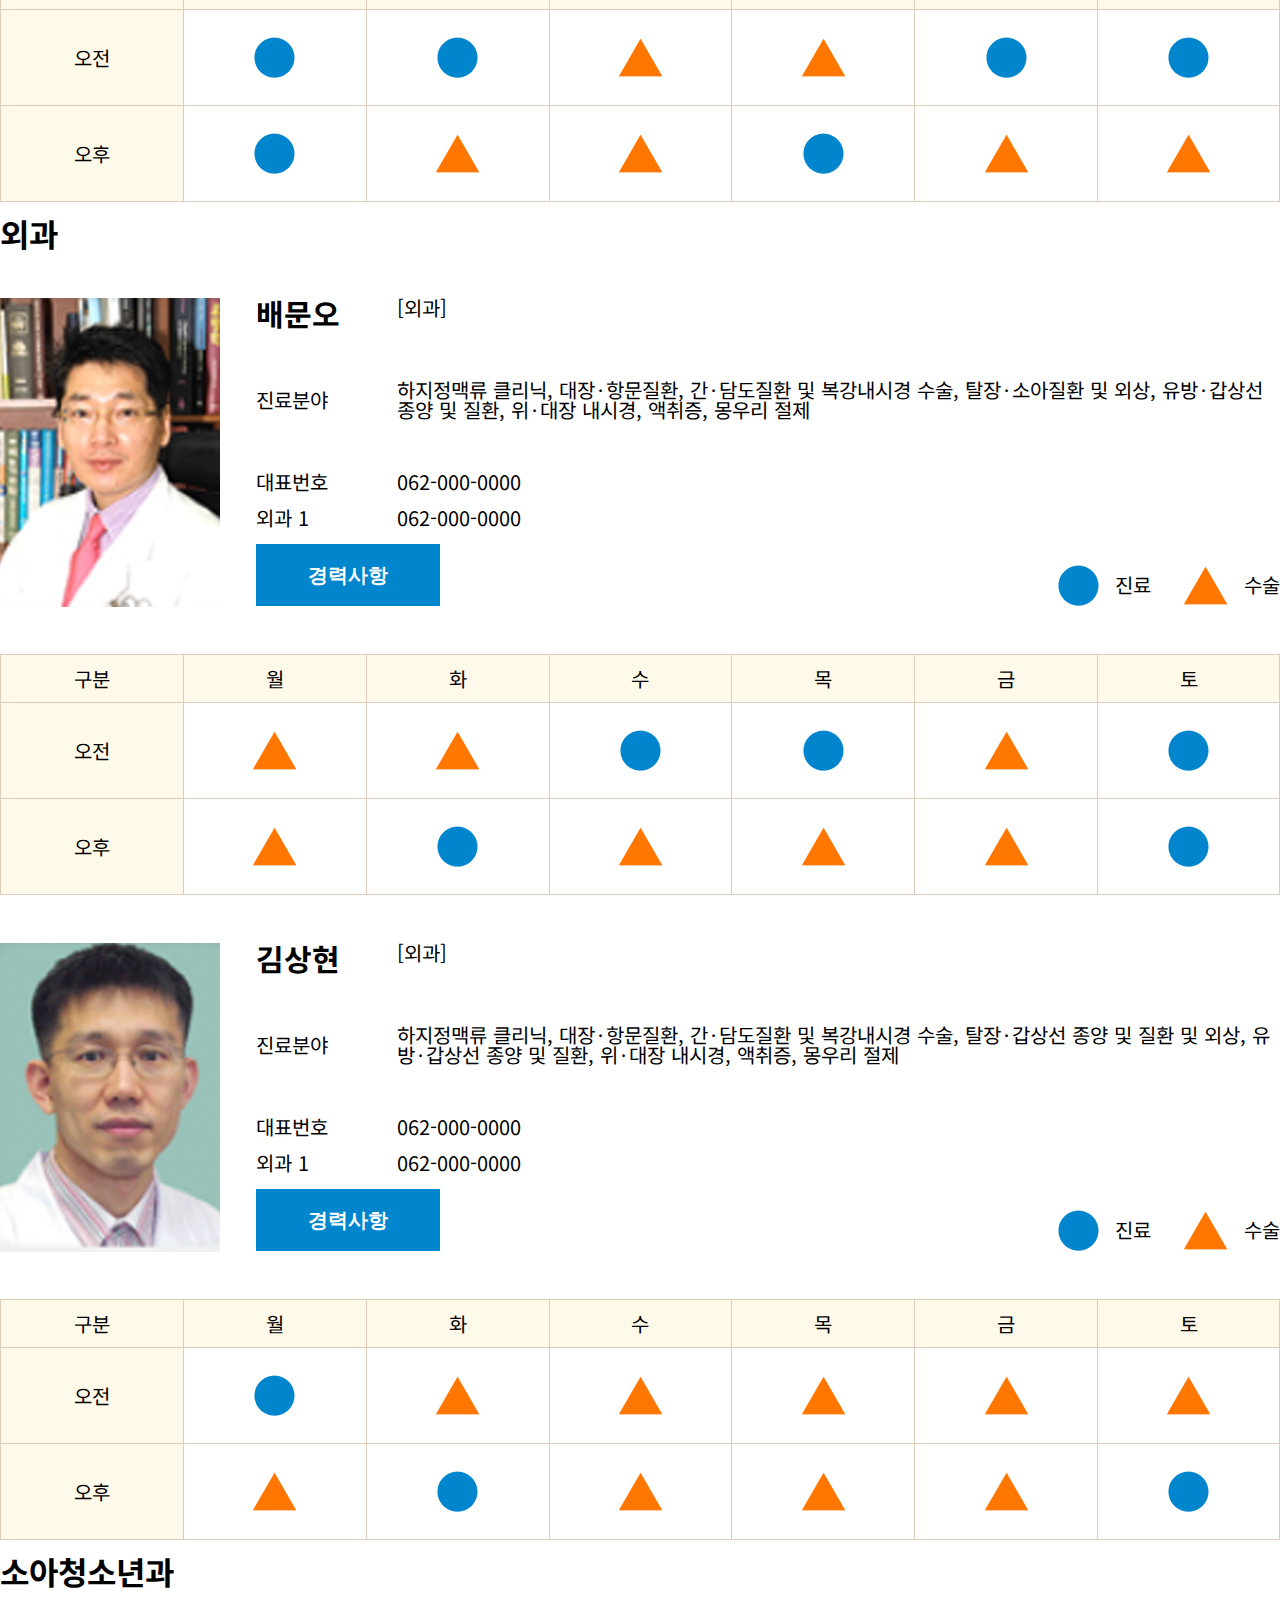
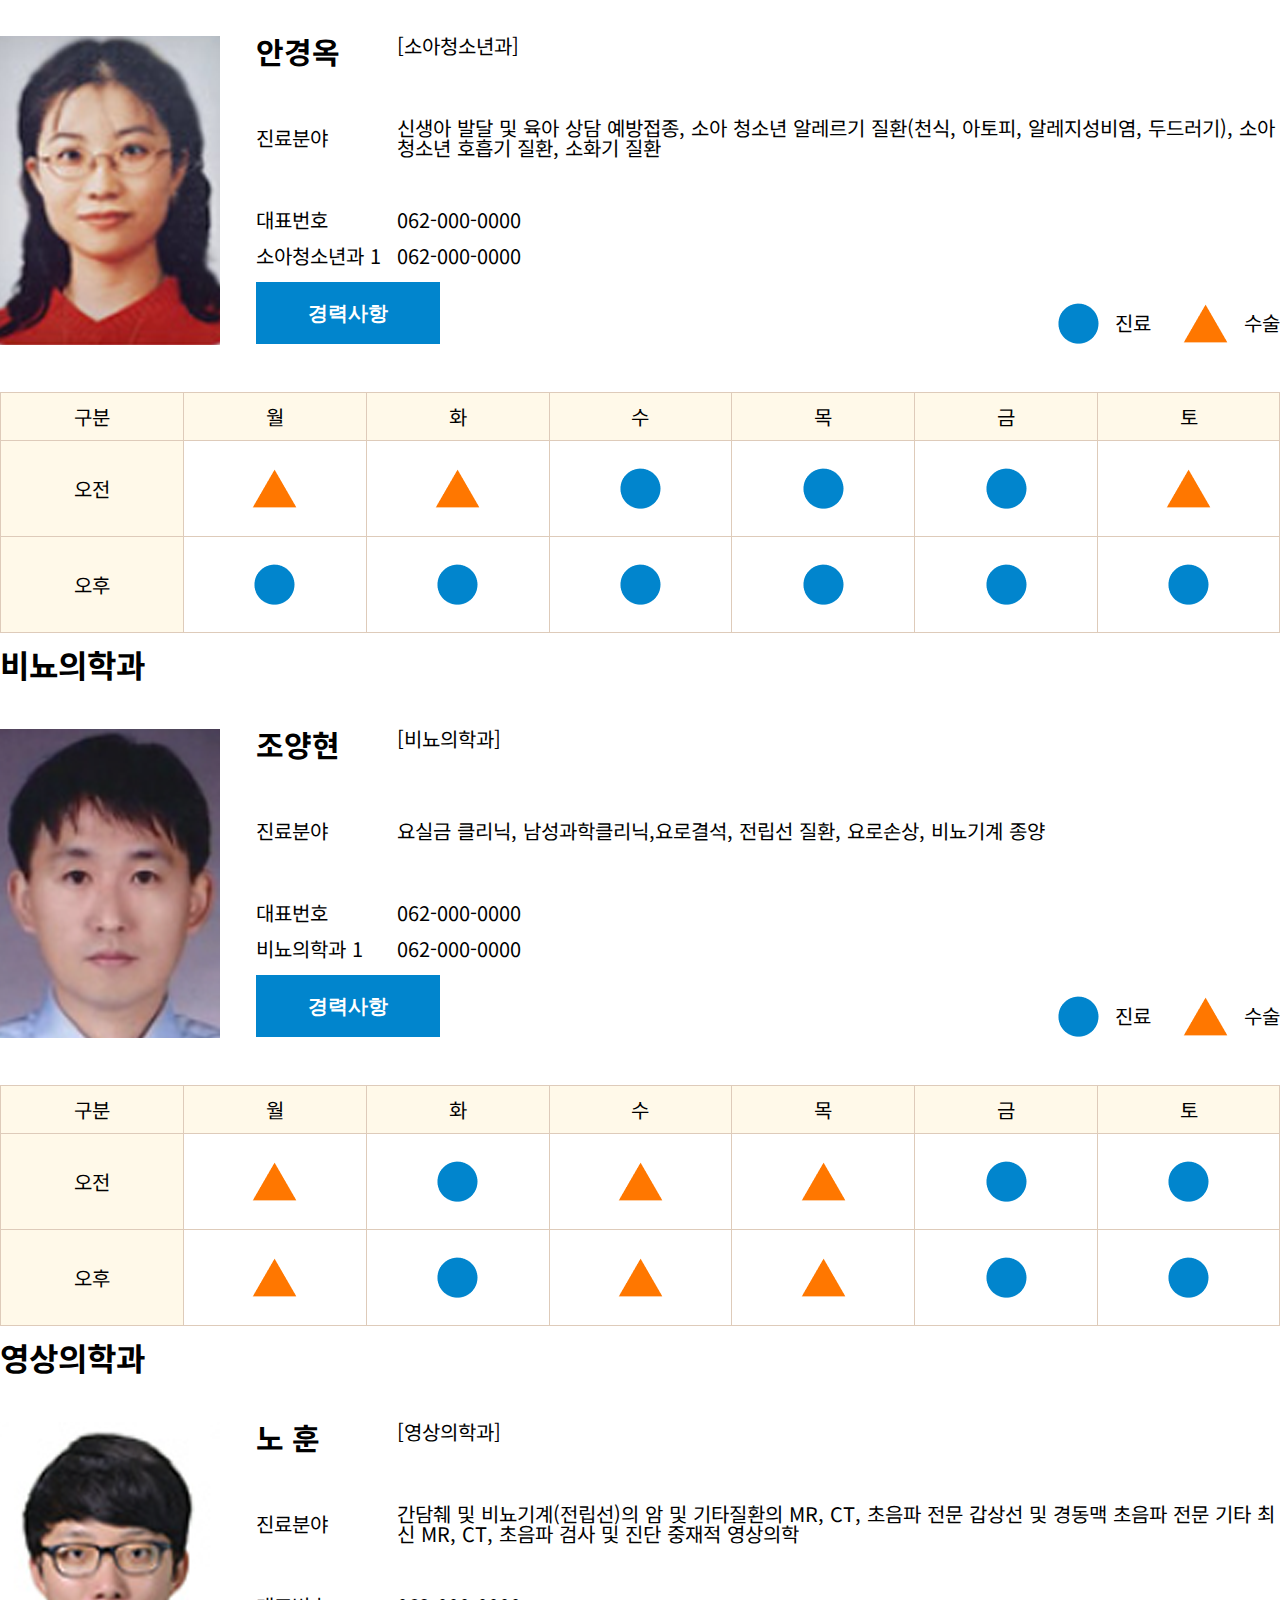
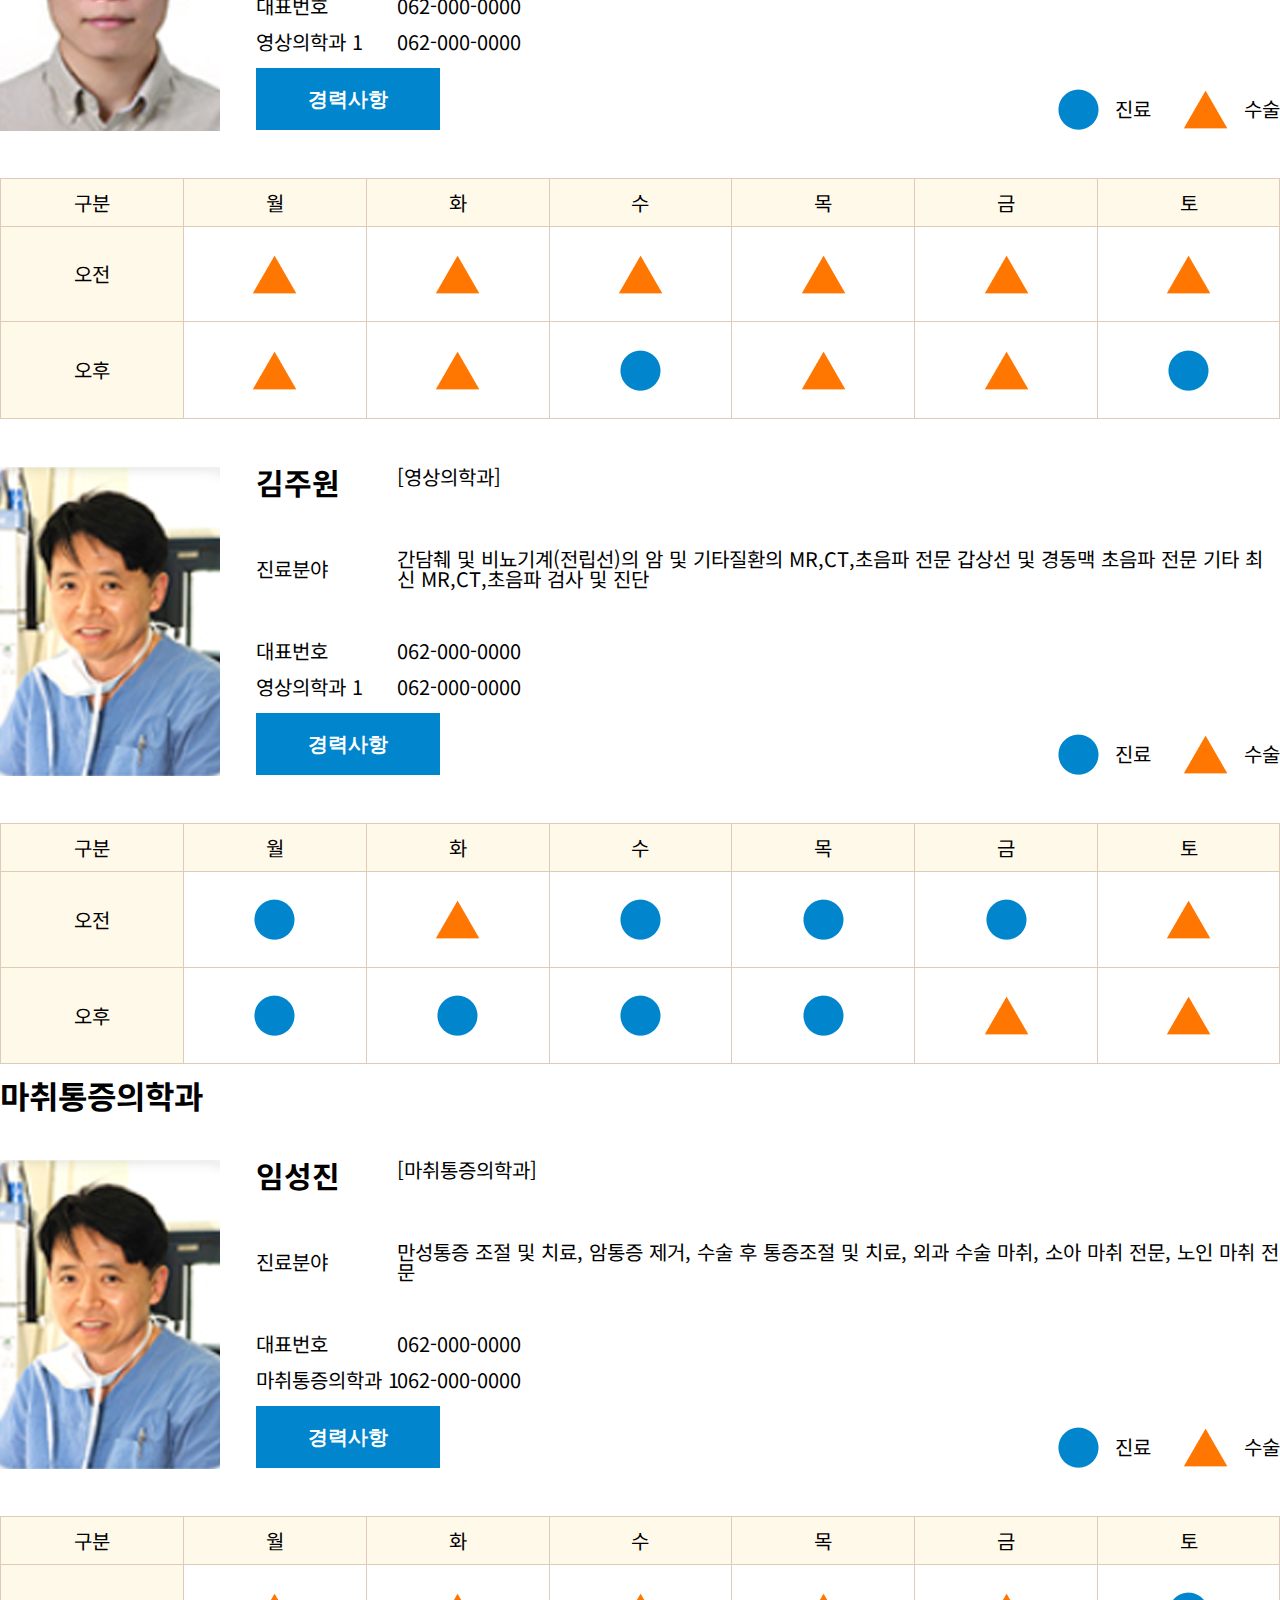
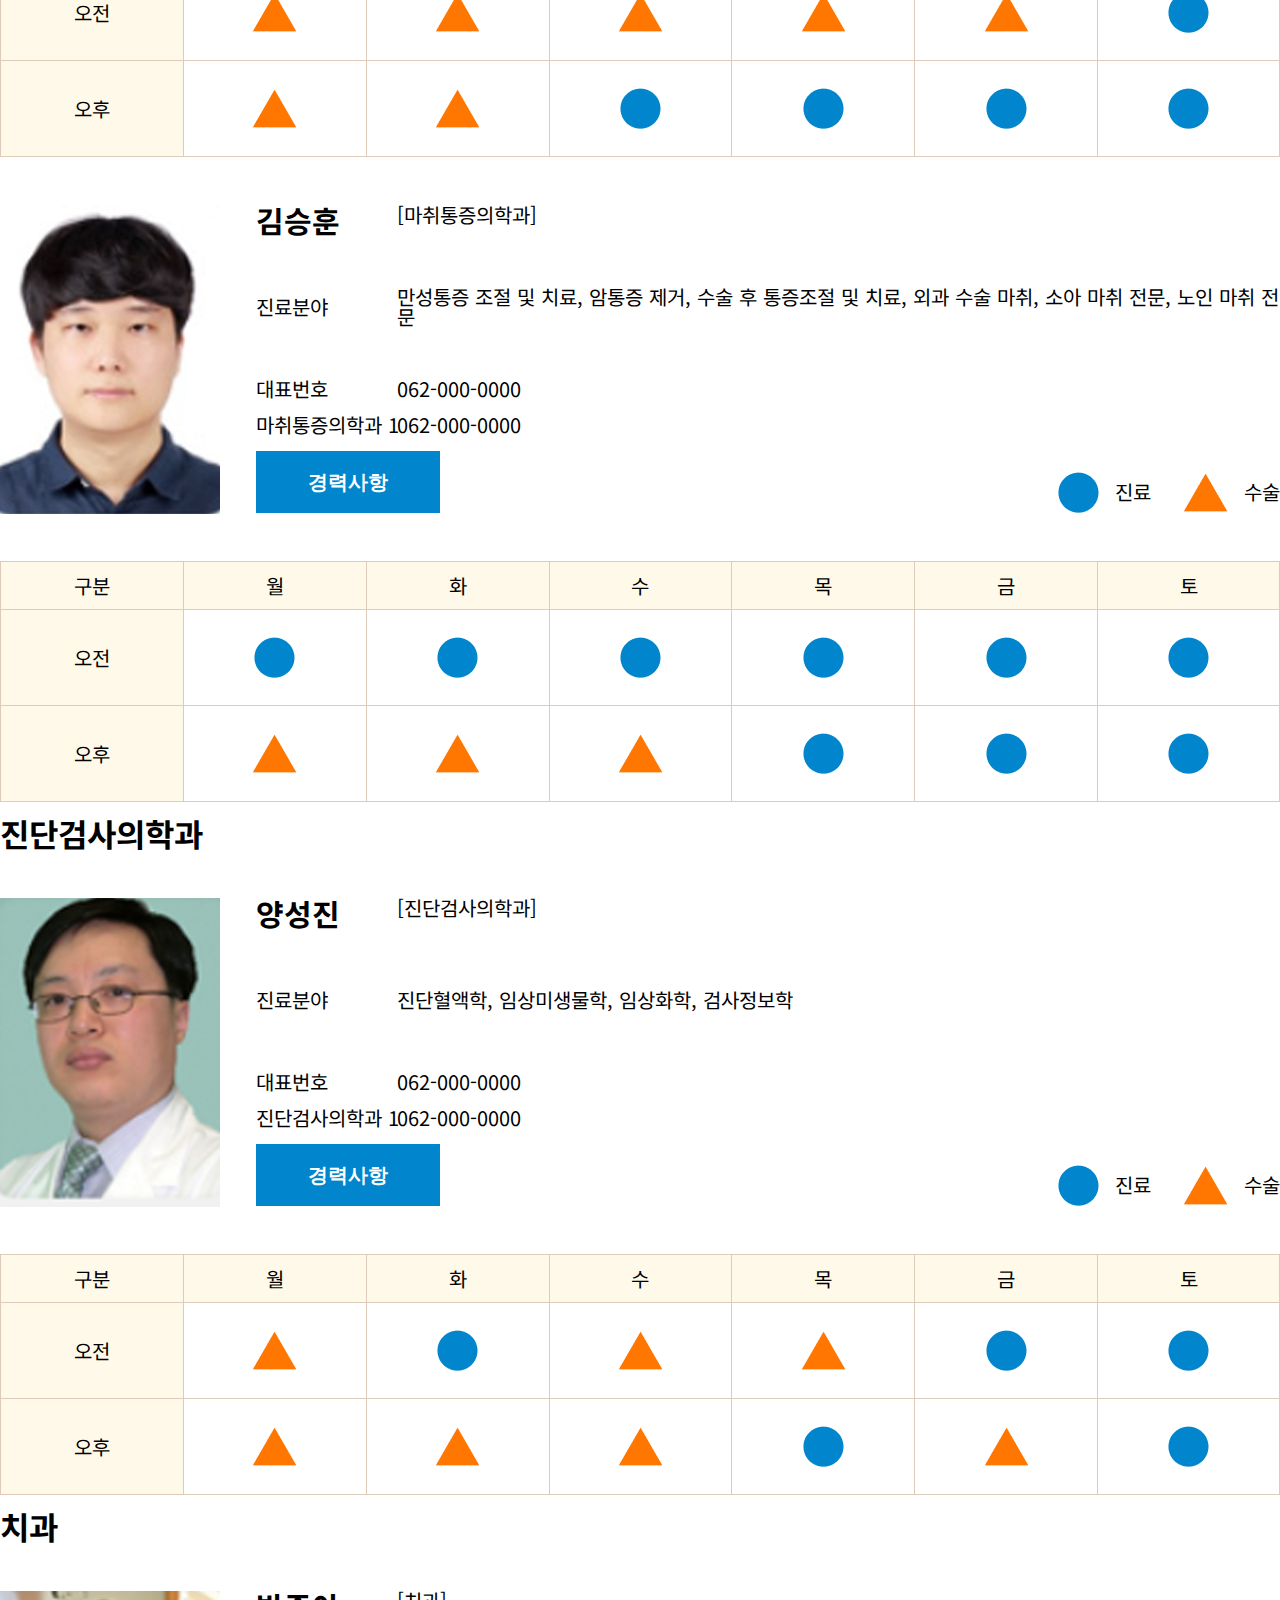
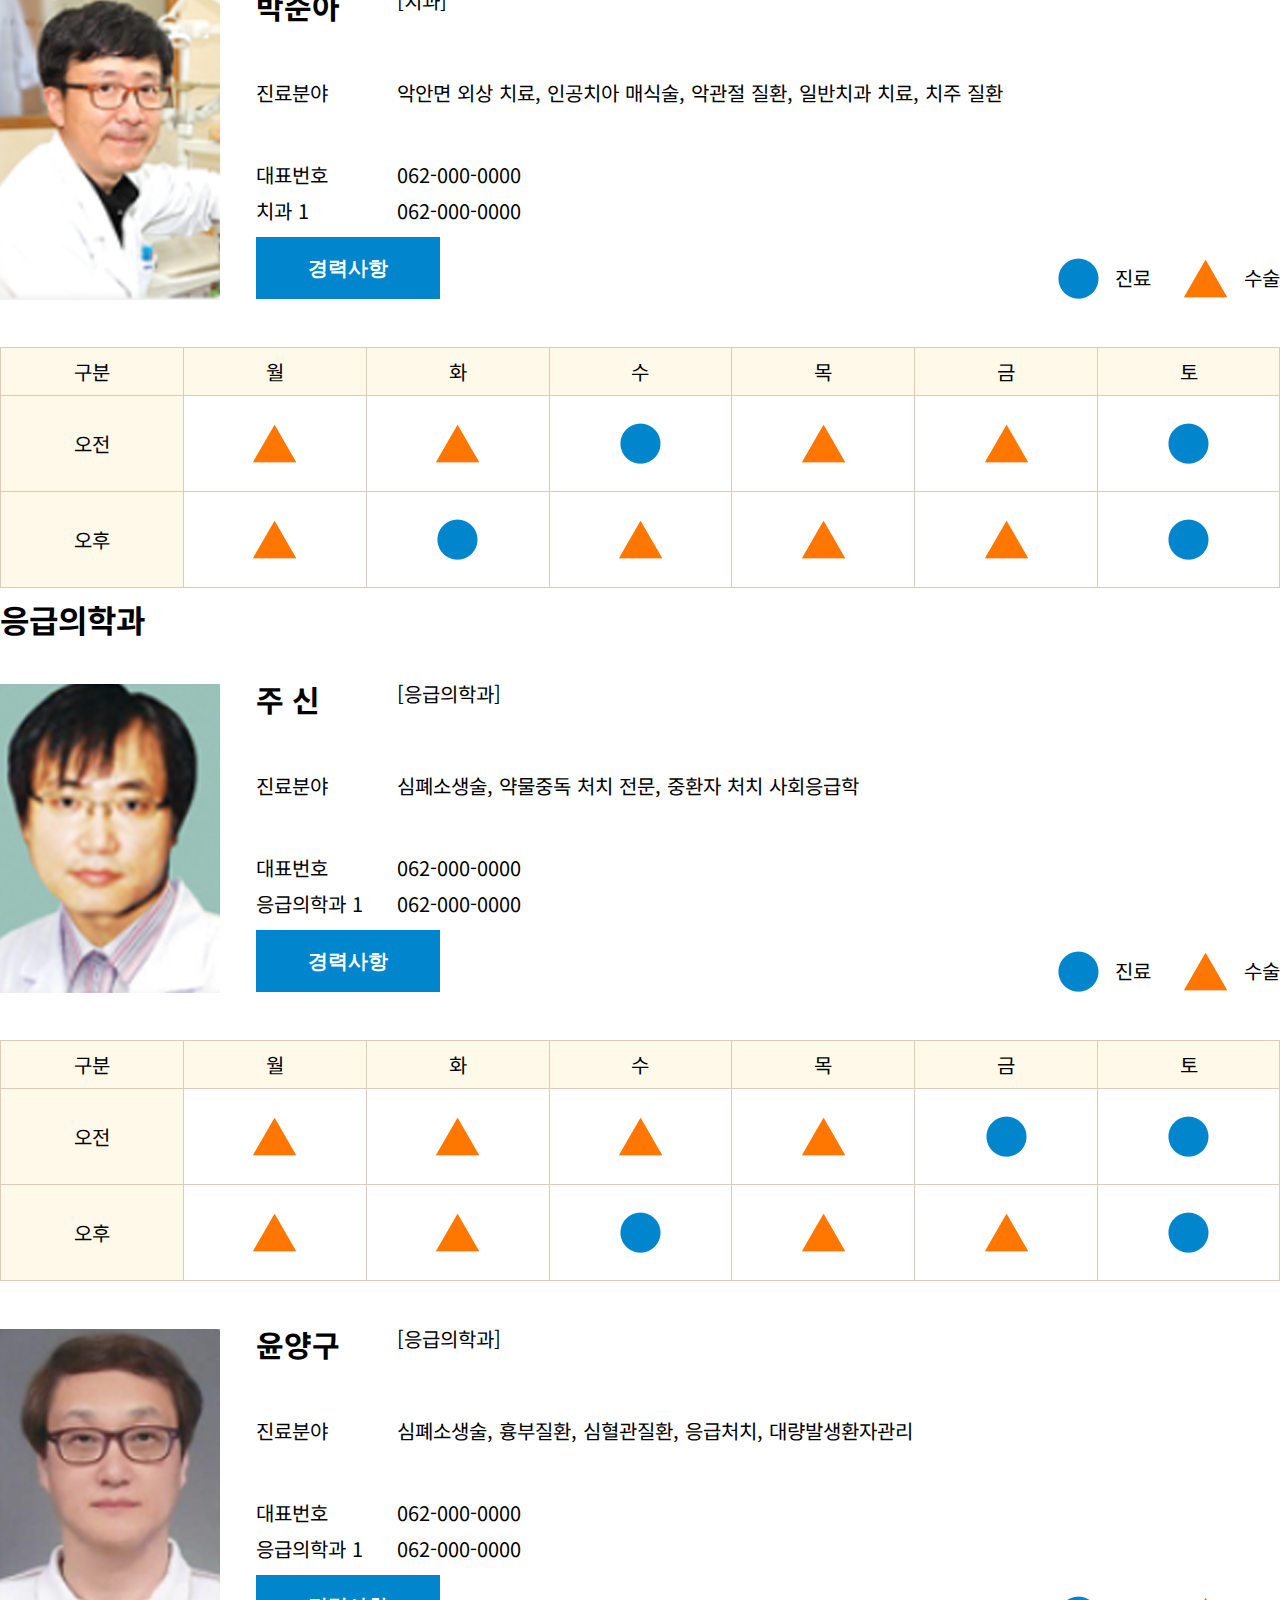
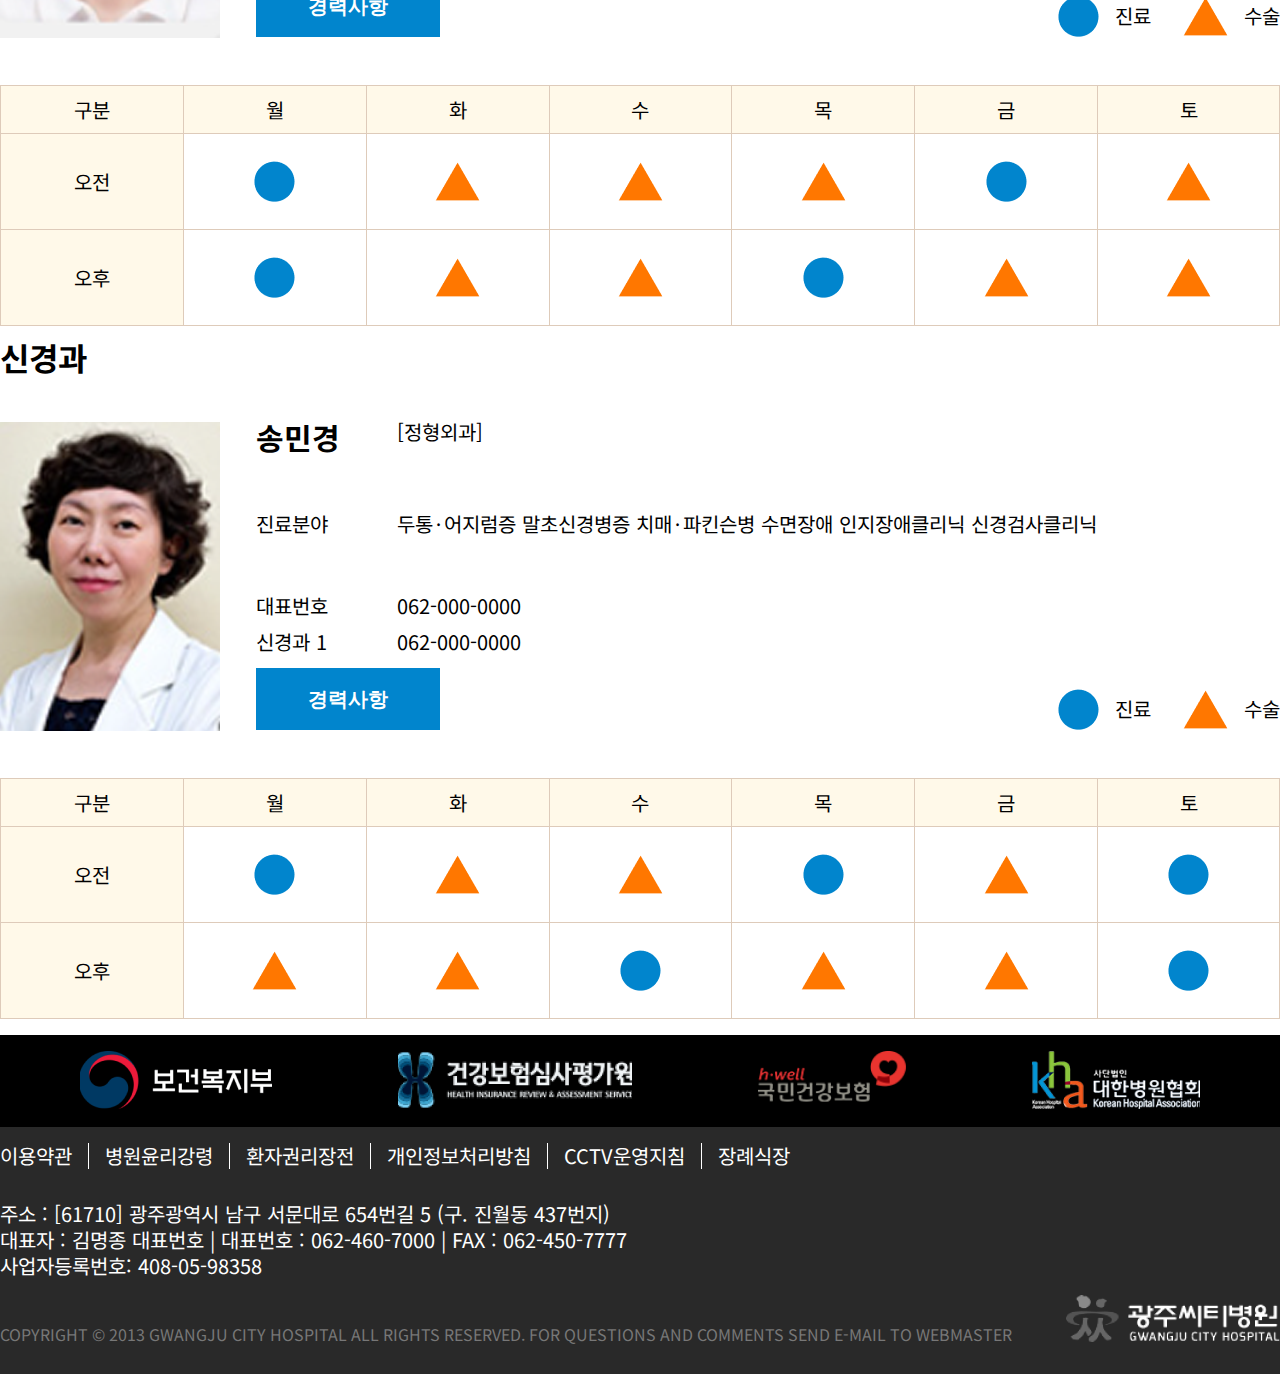
==== commit 911bbc1c: "sub 완성" ====
--- a/sub.html
+++ b/sub.html
@@ -35,7 +35,10 @@
           </div>
           <div class="header_icons d-flex">
             <div class="phone gap-1 d-flex">
-              <img src="images/call.png" alt="전화" />
+              <div class="call">
+                <p>전화상담</p>
+                <img src="images/call.png" alt="전화" />
+              </div>
               <div class="phone_number d-flex flex-column justify-between">
                 <span>062-460-7999</span>
                 <span>FAX:062-480-7777</span>
@@ -408,20 +411,20 @@
             <ul class="schedule_mid d-flex">
               <li class="s-bg">오전</li>
               <li class="s-bg"><img src="images/t.png" alt="수술" /></li>
-              <li class="s-bg"><img src="images/t.png" alt="수술" /></li>
-              <li class="s-bg"><img src="images/o.png" alt="진료" /></li>
-              <li class="s-bg"><img src="images/t.png" alt="수술" /></li>
-              <li class="s-bg"><img src="images/t.png" alt="수술" /></li>
-              <li class="s-bg"><img src="images/o.png" alt="진료" /></li>
-            </ul>
-            <ul class="schedule_bottum d-flex">
-              <li class="s-bg">오후</li>
-              <li class="s-bg"><img src="images/t.png" alt="수술" /></li>
-              <li class="s-bg"><img src="images/t.png" alt="수술" /></li>
-              <li class="s-bg"><img src="images/o.png" alt="진료" /></li>
-              <li class="s-bg"><img src="images/t.png" alt="수술" /></li>
-              <li class="s-bg"><img src="images/t.png" alt="수술" /></li>
-              <li class="s-bg"><img src="images/o.png" alt="진료" /></li>
+              <li class="s-bg"><img src="images/o.png" alt="진료" /></li>
+              <li class="s-bg"><img src="images/t.png" alt="수술" /></li>
+              <li class="s-bg"><img src="images/t.png" alt="수술" /></li>
+              <li class="s-bg"><img src="images/o.png" alt="진료" /></li>
+              <li class="s-bg"><img src="images/t.png" alt="수술" /></li>
+            </ul>
+            <ul class="schedule_bottum d-flex">
+              <li class="s-bg">오후</li>
+              <li class="s-bg"><img src="images/t.png" alt="수술" /></li>
+              <li class="s-bg"><img src="images/o.png" alt="진료" /></li>
+              <li class="s-bg"><img src="images/t.png" alt="수술" /></li>
+              <li class="s-bg"><img src="images/t.png" alt="수술" /></li>
+              <li class="s-bg"><img src="images/o.png" alt="진료" /></li>
+              <li class="s-bg"><img src="images/t.png" alt="수술" /></li>
             </ul>
           </div>
 
@@ -473,20 +476,20 @@
             <ul class="schedule_mid d-flex">
               <li class="s-bg">오전</li>
               <li class="s-bg"><img src="images/o.png" alt="진료" /></li>
-              <li class="s-bg"><img src="images/t.png" alt="수술" /></li>
-              <li class="s-bg"><img src="images/t.png" alt="수술" /></li>
-              <li class="s-bg"><img src="images/o.png" alt="진료" /></li>
-              <li class="s-bg"><img src="images/t.png" alt="수술" /></li>
-              <li class="s-bg"><img src="images/t.png" alt="수술" /></li>
-            </ul>
-            <ul class="schedule_bottum d-flex">
-              <li class="s-bg">오후</li>
-              <li class="s-bg"><img src="images/o.png" alt="진료" /></li>
-              <li class="s-bg"><img src="images/t.png" alt="수술" /></li>
-              <li class="s-bg"><img src="images/t.png" alt="수술" /></li>
-              <li class="s-bg"><img src="images/o.png" alt="진료" /></li>
-              <li class="s-bg"><img src="images/t.png" alt="수술" /></li>
-              <li class="s-bg"><img src="images/t.png" alt="수술" /></li>
+              <li class="s-bg"><img src="images/o.png" alt="진료" /></li>
+              <li class="s-bg"><img src="images/t.png" alt="수술" /></li>
+              <li class="s-bg"><img src="images/t.png" alt="수술" /></li>
+              <li class="s-bg"><img src="images/t.png" alt="수술" /></li>
+              <li class="s-bg"><img src="images/t.png" alt="수술" /></li>
+            </ul>
+            <ul class="schedule_bottum d-flex">
+              <li class="s-bg">오후</li>
+              <li class="s-bg"><img src="images/o.png" alt="진료" /></li>
+              <li class="s-bg"><img src="images/t.png" alt="수술" /></li>
+              <li class="s-bg"><img src="images/t.png" alt="수술" /></li>
+              <li class="s-bg"><img src="images/t.png" alt="수술" /></li>
+              <li class="s-bg"><img src="images/t.png" alt="수술" /></li>
+              <li class="s-bg"><img src="images/o.png" alt="진료" /></li>
             </ul>
           </div>
         </div>
@@ -542,14 +545,14 @@
               <li class="s-bg"><img src="images/t.png" alt="수술" /></li>
               <li class="s-bg"><img src="images/t.png" alt="수술" /></li>
               <li class="s-bg"><img src="images/o.png" alt="진료" /></li>
-              <li class="s-bg"><img src="images/t.png" alt="수술" /></li>
-              <li class="s-bg"><img src="images/t.png" alt="수술" /></li>
-              <li class="s-bg"><img src="images/o.png" alt="진료" /></li>
-            </ul>
-            <ul class="schedule_bottum d-flex">
-              <li class="s-bg">오후</li>
-              <li class="s-bg"><img src="images/t.png" alt="수술" /></li>
-              <li class="s-bg"><img src="images/t.png" alt="수술" /></li>
+              <li class="s-bg"><img src="images/o.png" alt="진료" /></li>
+              <li class="s-bg"><img src="images/t.png" alt="수술" /></li>
+              <li class="s-bg"><img src="images/o.png" alt="진료" /></li>
+            </ul>
+            <ul class="schedule_bottum d-flex">
+              <li class="s-bg">오후</li>
+              <li class="s-bg"><img src="images/o.png" alt="진료" /></li>
+              <li class="s-bg"><img src="images/o.png" alt="진료" /></li>
               <li class="s-bg"><img src="images/o.png" alt="진료" /></li>
               <li class="s-bg"><img src="images/t.png" alt="수술" /></li>
               <li class="s-bg"><img src="images/t.png" alt="수술" /></li>
@@ -602,11 +605,11 @@
             <ul class="schedule_mid d-flex">
               <li class="s-bg">오전</li>
               <li class="s-bg"><img src="images/o.png" alt="진료" /></li>
-              <li class="s-bg"><img src="images/t.png" alt="수술" /></li>
-              <li class="s-bg"><img src="images/t.png" alt="수술" /></li>
-              <li class="s-bg"><img src="images/o.png" alt="진료" /></li>
-              <li class="s-bg"><img src="images/t.png" alt="수술" /></li>
-              <li class="s-bg"><img src="images/t.png" alt="수술" /></li>
+              <li class="s-bg"><img src="images/o.png" alt="진료" /></li>
+              <li class="s-bg"><img src="images/t.png" alt="수술" /></li>
+              <li class="s-bg"><img src="images/t.png" alt="수술" /></li>
+              <li class="s-bg"><img src="images/o.png" alt="진료" /></li>
+              <li class="s-bg"><img src="images/o.png" alt="진료" /></li>
             </ul>
             <ul class="schedule_bottum d-flex">
               <li class="s-bg">오후</li>
@@ -672,15 +675,15 @@
               <li class="s-bg"><img src="images/t.png" alt="수술" /></li>
               <li class="s-bg"><img src="images/t.png" alt="수술" /></li>
               <li class="s-bg"><img src="images/o.png" alt="진료" /></li>
-              <li class="s-bg"><img src="images/t.png" alt="수술" /></li>
-              <li class="s-bg"><img src="images/t.png" alt="수술" /></li>
-              <li class="s-bg"><img src="images/o.png" alt="진료" /></li>
-            </ul>
-            <ul class="schedule_bottum d-flex">
-              <li class="s-bg">오후</li>
-              <li class="s-bg"><img src="images/t.png" alt="수술" /></li>
-              <li class="s-bg"><img src="images/t.png" alt="수술" /></li>
-              <li class="s-bg"><img src="images/o.png" alt="진료" /></li>
+              <li class="s-bg"><img src="images/o.png" alt="진료" /></li>
+              <li class="s-bg"><img src="images/t.png" alt="수술" /></li>
+              <li class="s-bg"><img src="images/o.png" alt="진료" /></li>
+            </ul>
+            <ul class="schedule_bottum d-flex">
+              <li class="s-bg">오후</li>
+              <li class="s-bg"><img src="images/t.png" alt="수술" /></li>
+              <li class="s-bg"><img src="images/o.png" alt="진료" /></li>
+              <li class="s-bg"><img src="images/t.png" alt="수술" /></li>
               <li class="s-bg"><img src="images/t.png" alt="수술" /></li>
               <li class="s-bg"><img src="images/t.png" alt="수술" /></li>
               <li class="s-bg"><img src="images/o.png" alt="진료" /></li>
@@ -738,18 +741,18 @@
               <li class="s-bg"><img src="images/o.png" alt="진료" /></li>
               <li class="s-bg"><img src="images/t.png" alt="수술" /></li>
               <li class="s-bg"><img src="images/t.png" alt="수술" /></li>
-              <li class="s-bg"><img src="images/o.png" alt="진료" /></li>
-              <li class="s-bg"><img src="images/t.png" alt="수술" /></li>
-              <li class="s-bg"><img src="images/t.png" alt="수술" /></li>
-            </ul>
-            <ul class="schedule_bottum d-flex">
-              <li class="s-bg">오후</li>
-              <li class="s-bg"><img src="images/o.png" alt="진료" /></li>
-              <li class="s-bg"><img src="images/t.png" alt="수술" /></li>
-              <li class="s-bg"><img src="images/t.png" alt="수술" /></li>
-              <li class="s-bg"><img src="images/o.png" alt="진료" /></li>
-              <li class="s-bg"><img src="images/t.png" alt="수술" /></li>
-              <li class="s-bg"><img src="images/t.png" alt="수술" /></li>
+              <li class="s-bg"><img src="images/t.png" alt="수술" /></li>
+              <li class="s-bg"><img src="images/t.png" alt="수술" /></li>
+              <li class="s-bg"><img src="images/t.png" alt="수술" /></li>
+            </ul>
+            <ul class="schedule_bottum d-flex">
+              <li class="s-bg">오후</li>
+              <li class="s-bg"><img src="images/t.png" alt="수술" /></li>
+              <li class="s-bg"><img src="images/o.png" alt="진료" /></li>
+              <li class="s-bg"><img src="images/t.png" alt="수술" /></li>
+              <li class="s-bg"><img src="images/t.png" alt="수술" /></li>
+              <li class="s-bg"><img src="images/t.png" alt="수술" /></li>
+              <li class="s-bg"><img src="images/o.png" alt="진료" /></li>
             </ul>
           </div>
         </div>
@@ -806,17 +809,17 @@
               <li class="s-bg"><img src="images/t.png" alt="수술" /></li>
               <li class="s-bg"><img src="images/t.png" alt="수술" /></li>
               <li class="s-bg"><img src="images/o.png" alt="진료" /></li>
-              <li class="s-bg"><img src="images/t.png" alt="수술" /></li>
-              <li class="s-bg"><img src="images/t.png" alt="수술" /></li>
-              <li class="s-bg"><img src="images/o.png" alt="진료" /></li>
-            </ul>
-            <ul class="schedule_bottum d-flex">
-              <li class="s-bg">오후</li>
-              <li class="s-bg"><img src="images/t.png" alt="수술" /></li>
-              <li class="s-bg"><img src="images/t.png" alt="수술" /></li>
-              <li class="s-bg"><img src="images/o.png" alt="진료" /></li>
-              <li class="s-bg"><img src="images/t.png" alt="수술" /></li>
-              <li class="s-bg"><img src="images/t.png" alt="수술" /></li>
+              <li class="s-bg"><img src="images/o.png" alt="진료" /></li>
+              <li class="s-bg"><img src="images/o.png" alt="진료" /></li>
+              <li class="s-bg"><img src="images/t.png" alt="수술" /></li>
+            </ul>
+            <ul class="schedule_bottum d-flex">
+              <li class="s-bg">오후</li>
+              <li class="s-bg"><img src="images/o.png" alt="진료" /></li>
+              <li class="s-bg"><img src="images/o.png" alt="진료" /></li>
+              <li class="s-bg"><img src="images/o.png" alt="진료" /></li>
+              <li class="s-bg"><img src="images/o.png" alt="진료" /></li>
+              <li class="s-bg"><img src="images/o.png" alt="진료" /></li>
               <li class="s-bg"><img src="images/o.png" alt="진료" /></li>
             </ul>
           </div>
@@ -871,19 +874,19 @@
             <ul class="schedule_mid d-flex">
               <li class="s-bg">오전</li>
               <li class="s-bg"><img src="images/t.png" alt="수술" /></li>
-              <li class="s-bg"><img src="images/t.png" alt="수술" /></li>
-              <li class="s-bg"><img src="images/o.png" alt="진료" /></li>
-              <li class="s-bg"><img src="images/t.png" alt="수술" /></li>
-              <li class="s-bg"><img src="images/t.png" alt="수술" /></li>
-              <li class="s-bg"><img src="images/o.png" alt="진료" /></li>
-            </ul>
-            <ul class="schedule_bottum d-flex">
-              <li class="s-bg">오후</li>
-              <li class="s-bg"><img src="images/t.png" alt="수술" /></li>
-              <li class="s-bg"><img src="images/t.png" alt="수술" /></li>
-              <li class="s-bg"><img src="images/o.png" alt="진료" /></li>
-              <li class="s-bg"><img src="images/t.png" alt="수술" /></li>
-              <li class="s-bg"><img src="images/t.png" alt="수술" /></li>
+              <li class="s-bg"><img src="images/o.png" alt="진료" /></li>
+              <li class="s-bg"><img src="images/t.png" alt="수술" /></li>
+              <li class="s-bg"><img src="images/t.png" alt="수술" /></li>
+              <li class="s-bg"><img src="images/o.png" alt="진료" /></li>
+              <li class="s-bg"><img src="images/o.png" alt="진료" /></li>
+            </ul>
+            <ul class="schedule_bottum d-flex">
+              <li class="s-bg">오후</li>
+              <li class="s-bg"><img src="images/t.png" alt="수술" /></li>
+              <li class="s-bg"><img src="images/o.png" alt="진료" /></li>
+              <li class="s-bg"><img src="images/t.png" alt="수술" /></li>
+              <li class="s-bg"><img src="images/t.png" alt="수술" /></li>
+              <li class="s-bg"><img src="images/o.png" alt="진료" /></li>
               <li class="s-bg"><img src="images/o.png" alt="진료" /></li>
             </ul>
           </div>
@@ -940,10 +943,10 @@
               <li class="s-bg">오전</li>
               <li class="s-bg"><img src="images/t.png" alt="수술" /></li>
               <li class="s-bg"><img src="images/t.png" alt="수술" /></li>
-              <li class="s-bg"><img src="images/o.png" alt="진료" /></li>
-              <li class="s-bg"><img src="images/t.png" alt="수술" /></li>
-              <li class="s-bg"><img src="images/t.png" alt="수술" /></li>
-              <li class="s-bg"><img src="images/o.png" alt="진료" /></li>
+              <li class="s-bg"><img src="images/t.png" alt="수술" /></li>
+              <li class="s-bg"><img src="images/t.png" alt="수술" /></li>
+              <li class="s-bg"><img src="images/t.png" alt="수술" /></li>
+              <li class="s-bg"><img src="images/t.png" alt="수술" /></li>
             </ul>
             <ul class="schedule_bottum d-flex">
               <li class="s-bg">오후</li>
@@ -1006,16 +1009,16 @@
               <li class="s-bg">오전</li>
               <li class="s-bg"><img src="images/o.png" alt="진료" /></li>
               <li class="s-bg"><img src="images/t.png" alt="수술" /></li>
-              <li class="s-bg"><img src="images/t.png" alt="수술" /></li>
-              <li class="s-bg"><img src="images/o.png" alt="진료" /></li>
-              <li class="s-bg"><img src="images/t.png" alt="수술" /></li>
-              <li class="s-bg"><img src="images/t.png" alt="수술" /></li>
-            </ul>
-            <ul class="schedule_bottum d-flex">
-              <li class="s-bg">오후</li>
-              <li class="s-bg"><img src="images/o.png" alt="진료" /></li>
-              <li class="s-bg"><img src="images/t.png" alt="수술" /></li>
-              <li class="s-bg"><img src="images/t.png" alt="수술" /></li>
+              <li class="s-bg"><img src="images/o.png" alt="진료" /></li>
+              <li class="s-bg"><img src="images/o.png" alt="진료" /></li>
+              <li class="s-bg"><img src="images/o.png" alt="진료" /></li>
+              <li class="s-bg"><img src="images/t.png" alt="수술" /></li>
+            </ul>
+            <ul class="schedule_bottum d-flex">
+              <li class="s-bg">오후</li>
+              <li class="s-bg"><img src="images/o.png" alt="진료" /></li>
+              <li class="s-bg"><img src="images/o.png" alt="진료" /></li>
+              <li class="s-bg"><img src="images/o.png" alt="진료" /></li>
               <li class="s-bg"><img src="images/o.png" alt="진료" /></li>
               <li class="s-bg"><img src="images/t.png" alt="수술" /></li>
               <li class="s-bg"><img src="images/t.png" alt="수술" /></li>
@@ -1073,18 +1076,18 @@
               <li class="s-bg">오전</li>
               <li class="s-bg"><img src="images/t.png" alt="수술" /></li>
               <li class="s-bg"><img src="images/t.png" alt="수술" /></li>
-              <li class="s-bg"><img src="images/o.png" alt="진료" /></li>
-              <li class="s-bg"><img src="images/t.png" alt="수술" /></li>
-              <li class="s-bg"><img src="images/t.png" alt="수술" /></li>
-              <li class="s-bg"><img src="images/o.png" alt="진료" /></li>
-            </ul>
-            <ul class="schedule_bottum d-flex">
-              <li class="s-bg">오후</li>
-              <li class="s-bg"><img src="images/t.png" alt="수술" /></li>
-              <li class="s-bg"><img src="images/t.png" alt="수술" /></li>
-              <li class="s-bg"><img src="images/o.png" alt="진료" /></li>
-              <li class="s-bg"><img src="images/t.png" alt="수술" /></li>
-              <li class="s-bg"><img src="images/t.png" alt="수술" /></li>
+              <li class="s-bg"><img src="images/t.png" alt="수술" /></li>
+              <li class="s-bg"><img src="images/t.png" alt="수술" /></li>
+              <li class="s-bg"><img src="images/t.png" alt="수술" /></li>
+              <li class="s-bg"><img src="images/o.png" alt="진료" /></li>
+            </ul>
+            <ul class="schedule_bottum d-flex">
+              <li class="s-bg">오후</li>
+              <li class="s-bg"><img src="images/t.png" alt="수술" /></li>
+              <li class="s-bg"><img src="images/t.png" alt="수술" /></li>
+              <li class="s-bg"><img src="images/o.png" alt="진료" /></li>
+              <li class="s-bg"><img src="images/o.png" alt="진료" /></li>
+              <li class="s-bg"><img src="images/o.png" alt="진료" /></li>
               <li class="s-bg"><img src="images/o.png" alt="진료" /></li>
             </ul>
           </div>
@@ -1135,20 +1138,20 @@
             </ul>
             <ul class="schedule_mid d-flex">
               <li class="s-bg">오전</li>
-              <li class="s-bg"><img src="images/t.png" alt="수술" /></li>
-              <li class="s-bg"><img src="images/t.png" alt="수술" /></li>
-              <li class="s-bg"><img src="images/o.png" alt="진료" /></li>
-              <li class="s-bg"><img src="images/t.png" alt="수술" /></li>
-              <li class="s-bg"><img src="images/t.png" alt="수술" /></li>
-              <li class="s-bg"><img src="images/o.png" alt="진료" /></li>
-            </ul>
-            <ul class="schedule_bottum d-flex">
-              <li class="s-bg">오후</li>
-              <li class="s-bg"><img src="images/t.png" alt="수술" /></li>
-              <li class="s-bg"><img src="images/t.png" alt="수술" /></li>
-              <li class="s-bg"><img src="images/o.png" alt="진료" /></li>
-              <li class="s-bg"><img src="images/t.png" alt="수술" /></li>
-              <li class="s-bg"><img src="images/t.png" alt="수술" /></li>
+              <li class="s-bg"><img src="images/o.png" alt="진료" /></li>
+              <li class="s-bg"><img src="images/o.png" alt="진료" /></li>
+              <li class="s-bg"><img src="images/o.png" alt="진료" /></li>
+              <li class="s-bg"><img src="images/o.png" alt="진료" /></li>
+              <li class="s-bg"><img src="images/o.png" alt="진료" /></li>
+              <li class="s-bg"><img src="images/o.png" alt="진료" /></li>
+            </ul>
+            <ul class="schedule_bottum d-flex">
+              <li class="s-bg">오후</li>
+              <li class="s-bg"><img src="images/t.png" alt="수술" /></li>
+              <li class="s-bg"><img src="images/t.png" alt="수술" /></li>
+              <li class="s-bg"><img src="images/t.png" alt="수술" /></li>
+              <li class="s-bg"><img src="images/o.png" alt="진료" /></li>
+              <li class="s-bg"><img src="images/o.png" alt="진료" /></li>
               <li class="s-bg"><img src="images/o.png" alt="진료" /></li>
             </ul>
           </div>
@@ -1200,18 +1203,18 @@
             <ul class="schedule_mid d-flex">
               <li class="s-bg">오전</li>
               <li class="s-bg"><img src="images/t.png" alt="수술" /></li>
-              <li class="s-bg"><img src="images/t.png" alt="수술" /></li>
-              <li class="s-bg"><img src="images/o.png" alt="진료" /></li>
-              <li class="s-bg"><img src="images/t.png" alt="수술" /></li>
-              <li class="s-bg"><img src="images/t.png" alt="수술" /></li>
-              <li class="s-bg"><img src="images/o.png" alt="진료" /></li>
-            </ul>
-            <ul class="schedule_bottum d-flex">
-              <li class="s-bg">오후</li>
-              <li class="s-bg"><img src="images/t.png" alt="수술" /></li>
-              <li class="s-bg"><img src="images/t.png" alt="수술" /></li>
-              <li class="s-bg"><img src="images/o.png" alt="진료" /></li>
-              <li class="s-bg"><img src="images/t.png" alt="수술" /></li>
+              <li class="s-bg"><img src="images/o.png" alt="진료" /></li>
+              <li class="s-bg"><img src="images/t.png" alt="수술" /></li>
+              <li class="s-bg"><img src="images/t.png" alt="수술" /></li>
+              <li class="s-bg"><img src="images/o.png" alt="진료" /></li>
+              <li class="s-bg"><img src="images/o.png" alt="진료" /></li>
+            </ul>
+            <ul class="schedule_bottum d-flex">
+              <li class="s-bg">오후</li>
+              <li class="s-bg"><img src="images/t.png" alt="수술" /></li>
+              <li class="s-bg"><img src="images/t.png" alt="수술" /></li>
+              <li class="s-bg"><img src="images/t.png" alt="수술" /></li>
+              <li class="s-bg"><img src="images/o.png" alt="진료" /></li>
               <li class="s-bg"><img src="images/t.png" alt="수술" /></li>
               <li class="s-bg"><img src="images/o.png" alt="진료" /></li>
             </ul>
@@ -1276,8 +1279,8 @@
             <ul class="schedule_bottum d-flex">
               <li class="s-bg">오후</li>
               <li class="s-bg"><img src="images/t.png" alt="수술" /></li>
-              <li class="s-bg"><img src="images/t.png" alt="수술" /></li>
-              <li class="s-bg"><img src="images/o.png" alt="진료" /></li>
+              <li class="s-bg"><img src="images/o.png" alt="진료" /></li>
+              <li class="s-bg"><img src="images/t.png" alt="수술" /></li>
               <li class="s-bg"><img src="images/t.png" alt="수술" /></li>
               <li class="s-bg"><img src="images/t.png" alt="수술" /></li>
               <li class="s-bg"><img src="images/o.png" alt="진료" /></li>
@@ -1332,9 +1335,9 @@
               <li class="s-bg">오전</li>
               <li class="s-bg"><img src="images/t.png" alt="수술" /></li>
               <li class="s-bg"><img src="images/t.png" alt="수술" /></li>
-              <li class="s-bg"><img src="images/o.png" alt="진료" /></li>
-              <li class="s-bg"><img src="images/t.png" alt="수술" /></li>
-              <li class="s-bg"><img src="images/t.png" alt="수술" /></li>
+              <li class="s-bg"><img src="images/t.png" alt="수술" /></li>
+              <li class="s-bg"><img src="images/t.png" alt="수술" /></li>
+              <li class="s-bg"><img src="images/o.png" alt="진료" /></li>
               <li class="s-bg"><img src="images/o.png" alt="진료" /></li>
             </ul>
             <ul class="schedule_bottum d-flex">
@@ -1397,8 +1400,8 @@
               <li class="s-bg"><img src="images/o.png" alt="진료" /></li>
               <li class="s-bg"><img src="images/t.png" alt="수술" /></li>
               <li class="s-bg"><img src="images/t.png" alt="수술" /></li>
-              <li class="s-bg"><img src="images/o.png" alt="진료" /></li>
-              <li class="s-bg"><img src="images/t.png" alt="수술" /></li>
+              <li class="s-bg"><img src="images/t.png" alt="수술" /></li>
+              <li class="s-bg"><img src="images/o.png" alt="진료" /></li>
               <li class="s-bg"><img src="images/t.png" alt="수술" /></li>
             </ul>
             <ul class="schedule_bottum d-flex">
@@ -1461,10 +1464,10 @@
             </ul>
             <ul class="schedule_mid d-flex">
               <li class="s-bg">오전</li>
-              <li class="s-bg"><img src="images/t.png" alt="수술" /></li>
-              <li class="s-bg"><img src="images/t.png" alt="수술" /></li>
-              <li class="s-bg"><img src="images/o.png" alt="진료" /></li>
-              <li class="s-bg"><img src="images/t.png" alt="수술" /></li>
+              <li class="s-bg"><img src="images/o.png" alt="진료" /></li>
+              <li class="s-bg"><img src="images/t.png" alt="수술" /></li>
+              <li class="s-bg"><img src="images/t.png" alt="수술" /></li>
+              <li class="s-bg"><img src="images/o.png" alt="진료" /></li>
               <li class="s-bg"><img src="images/t.png" alt="수술" /></li>
               <li class="s-bg"><img src="images/o.png" alt="진료" /></li>
             </ul>
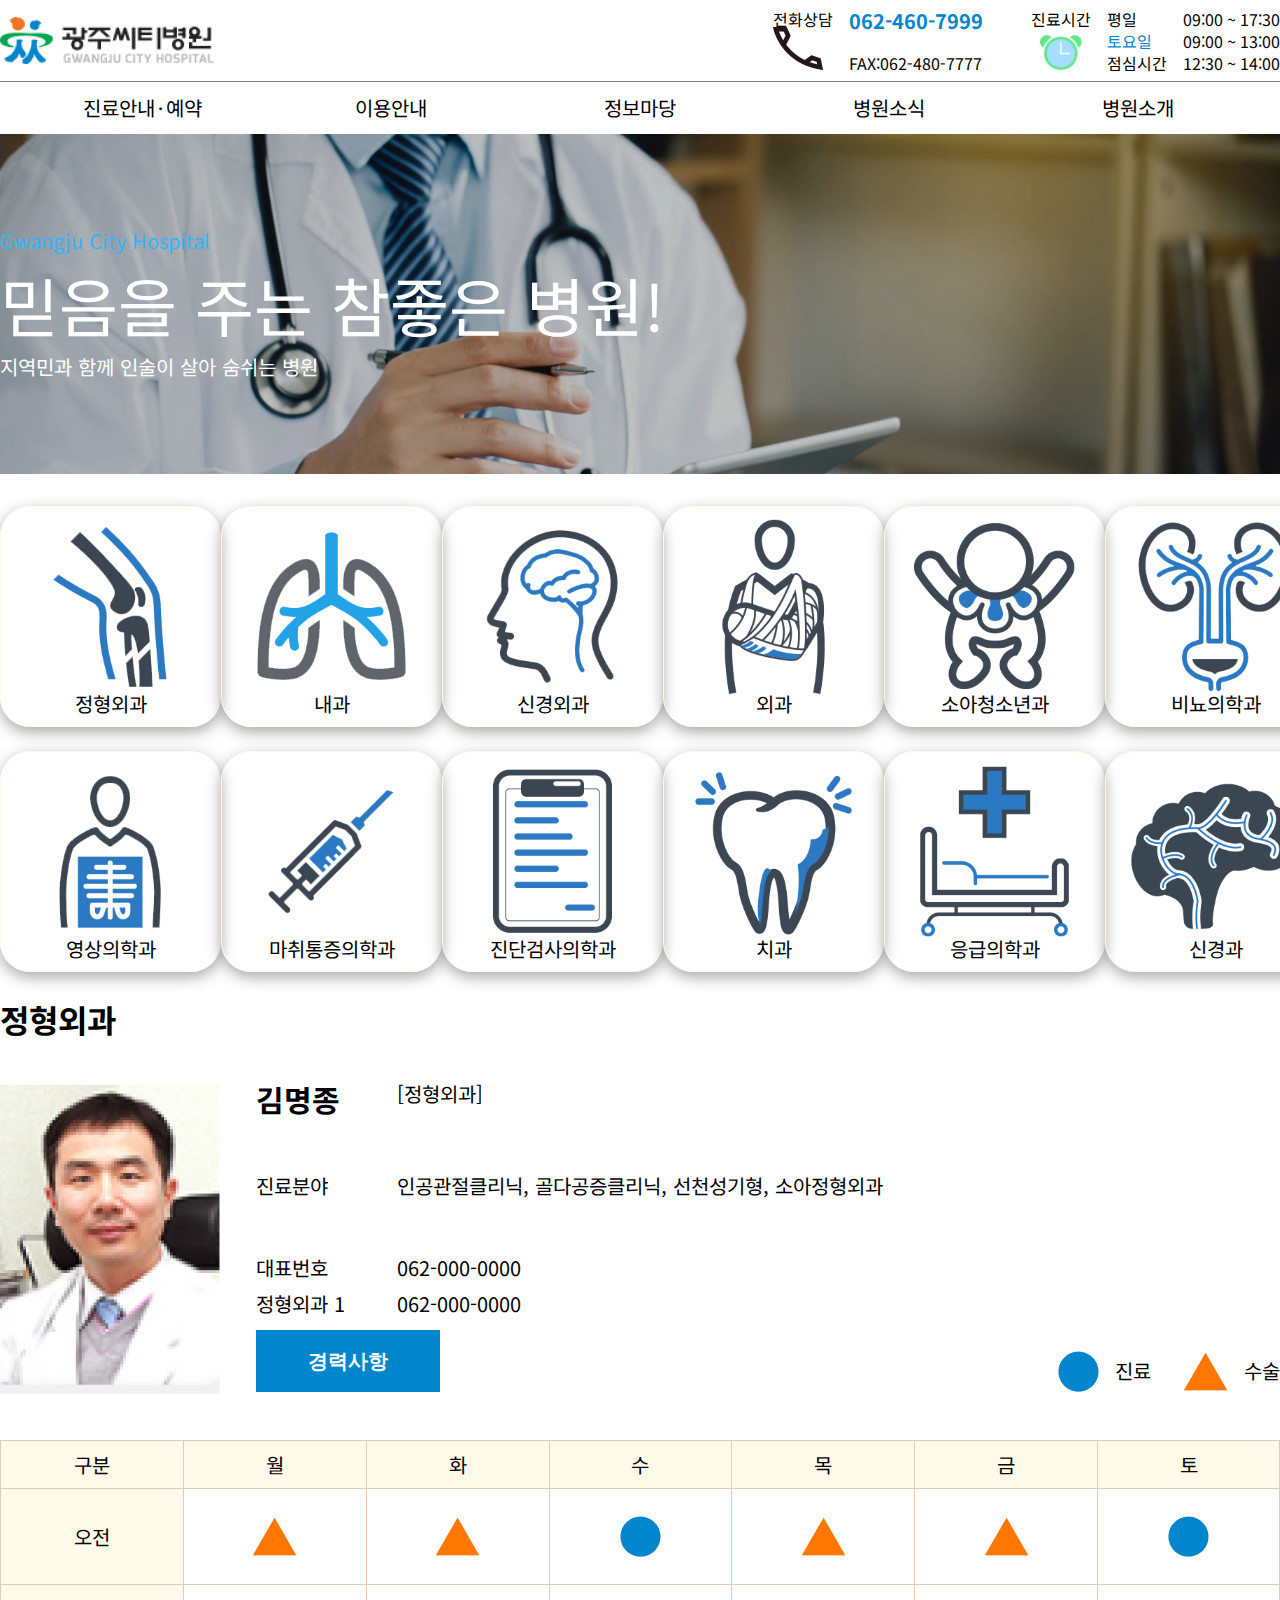
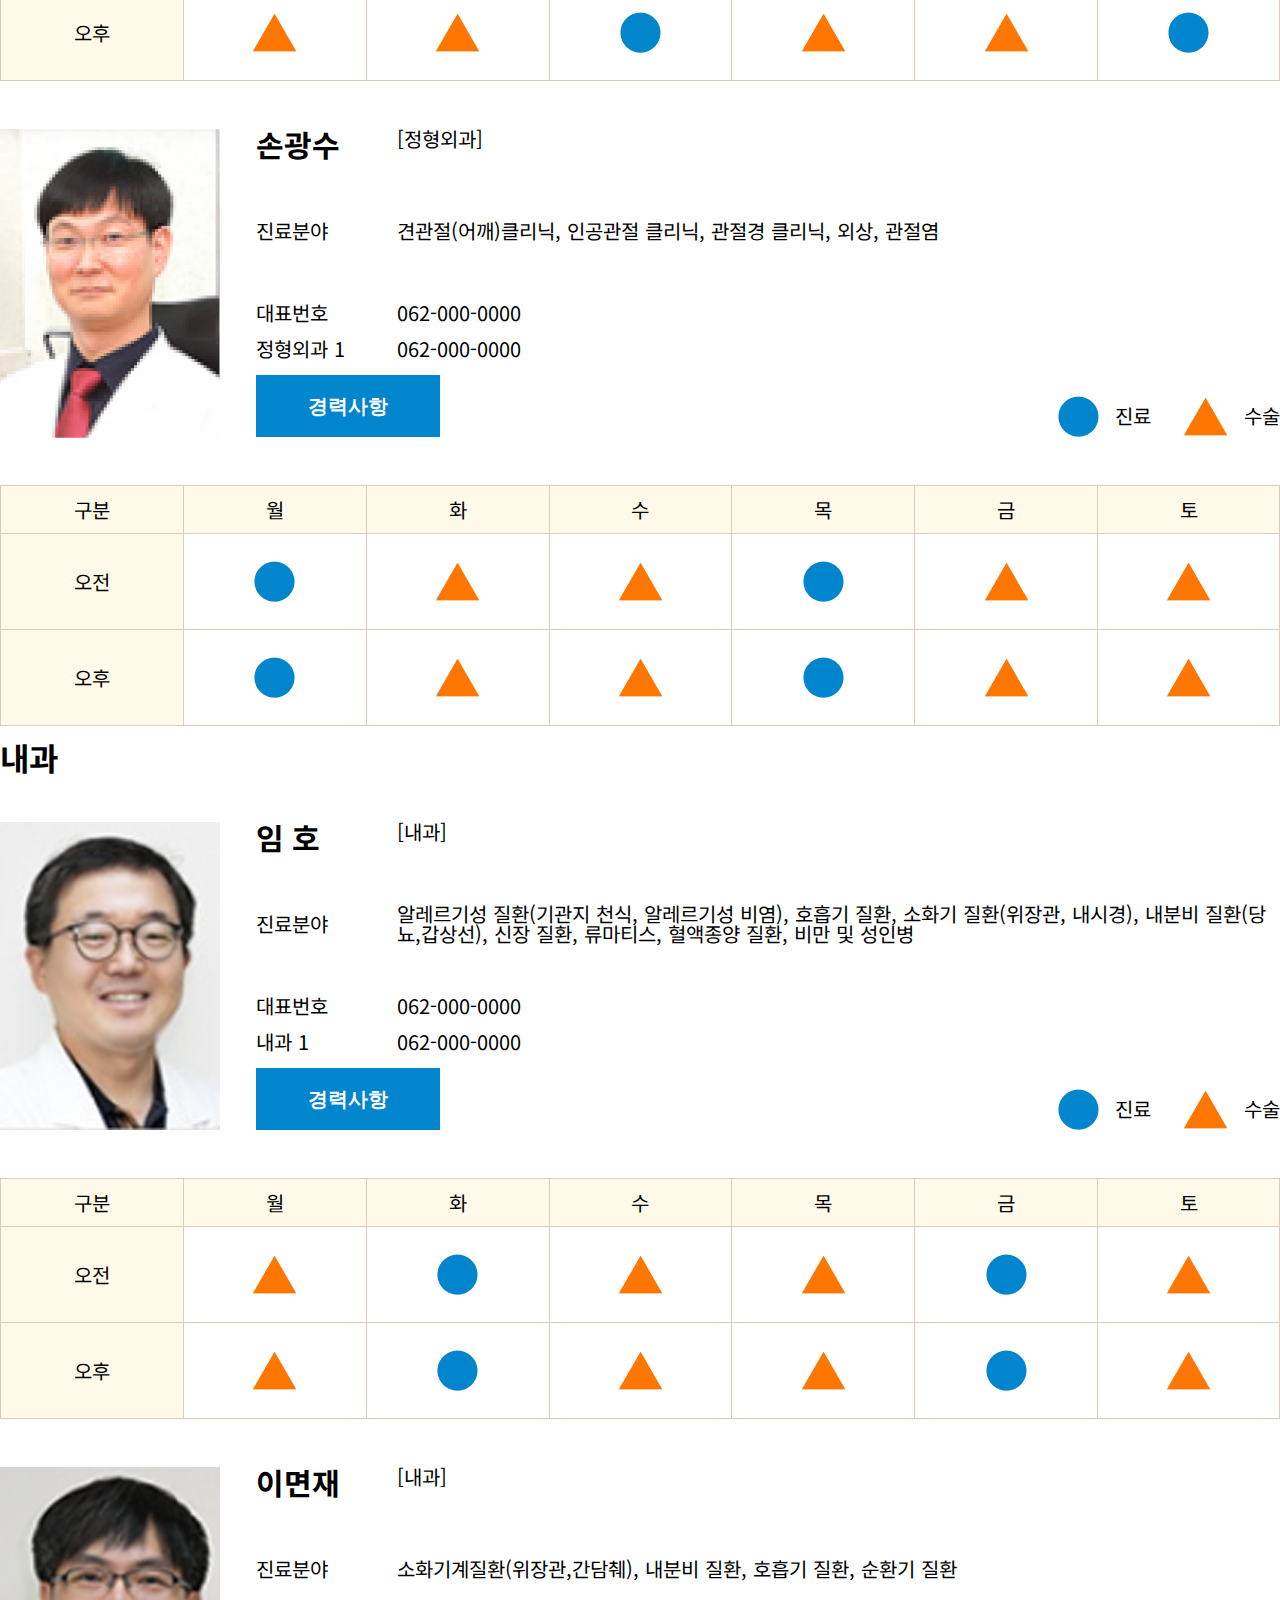
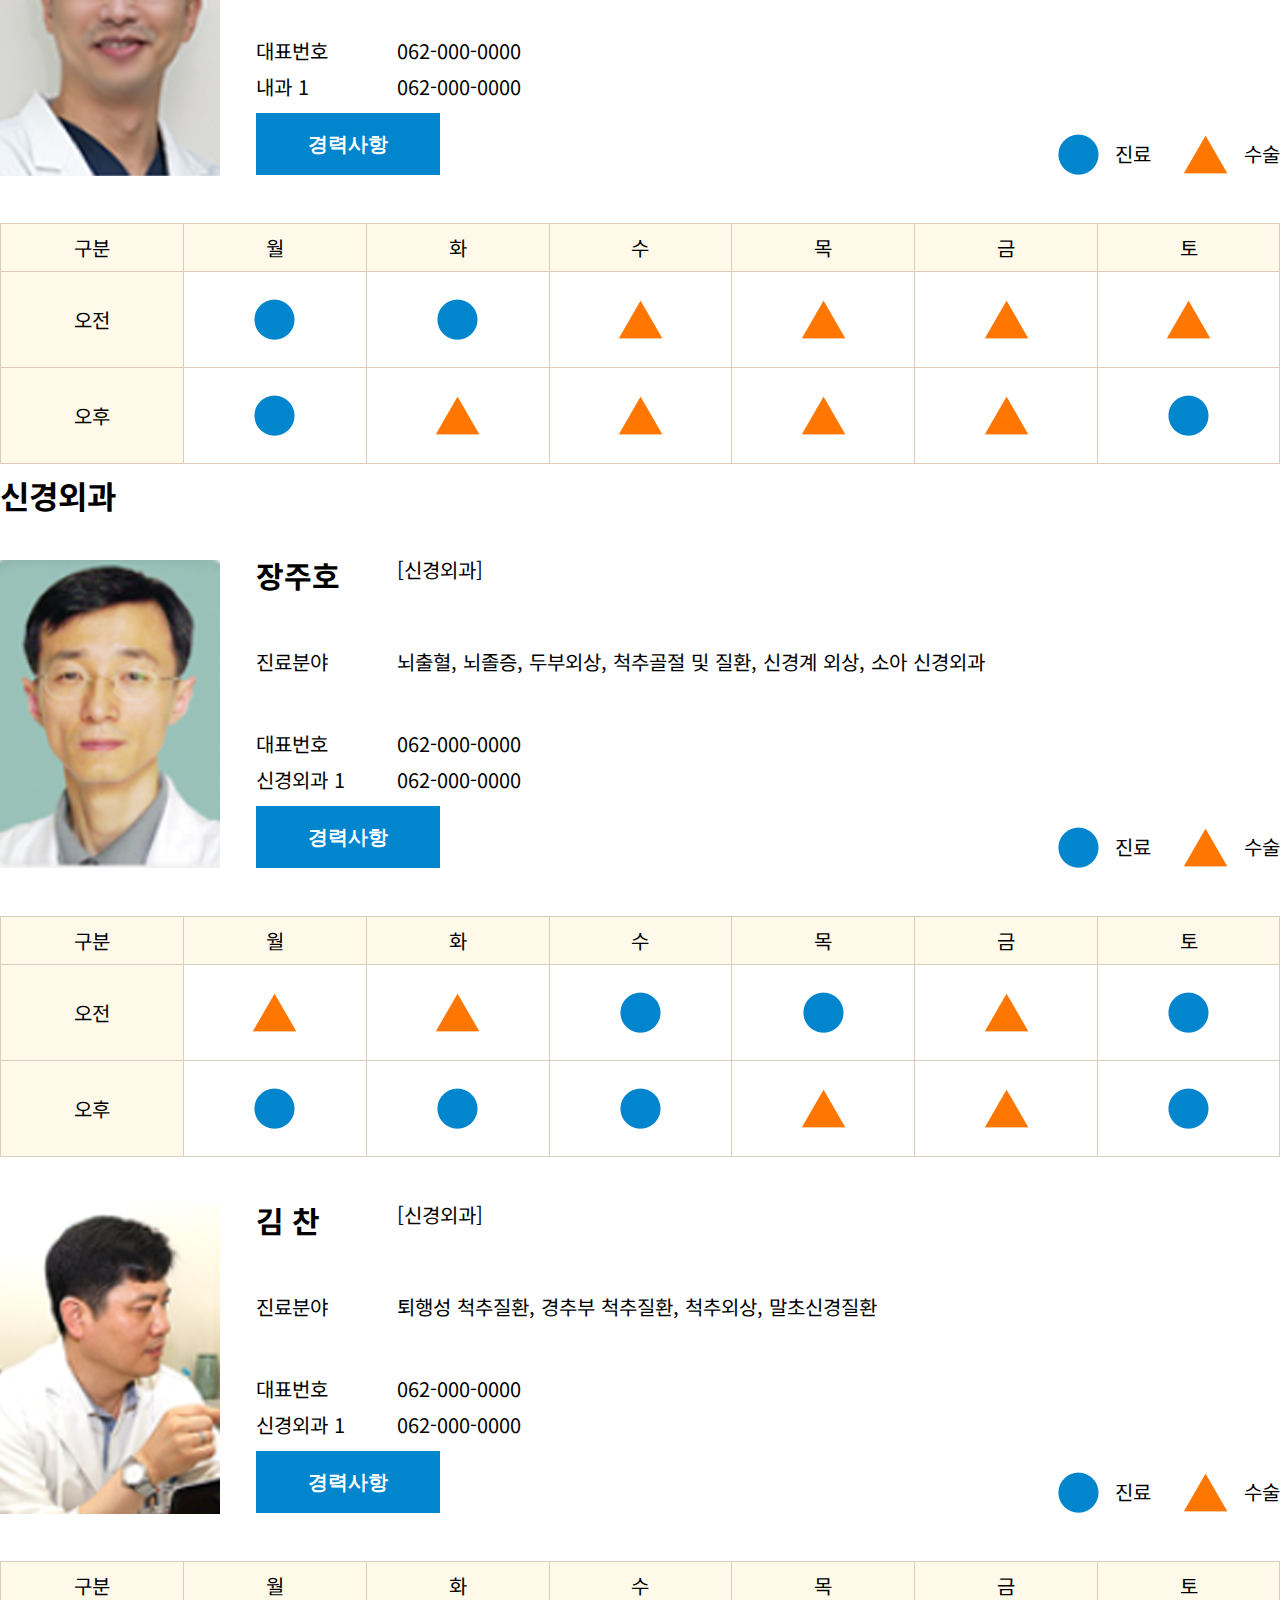
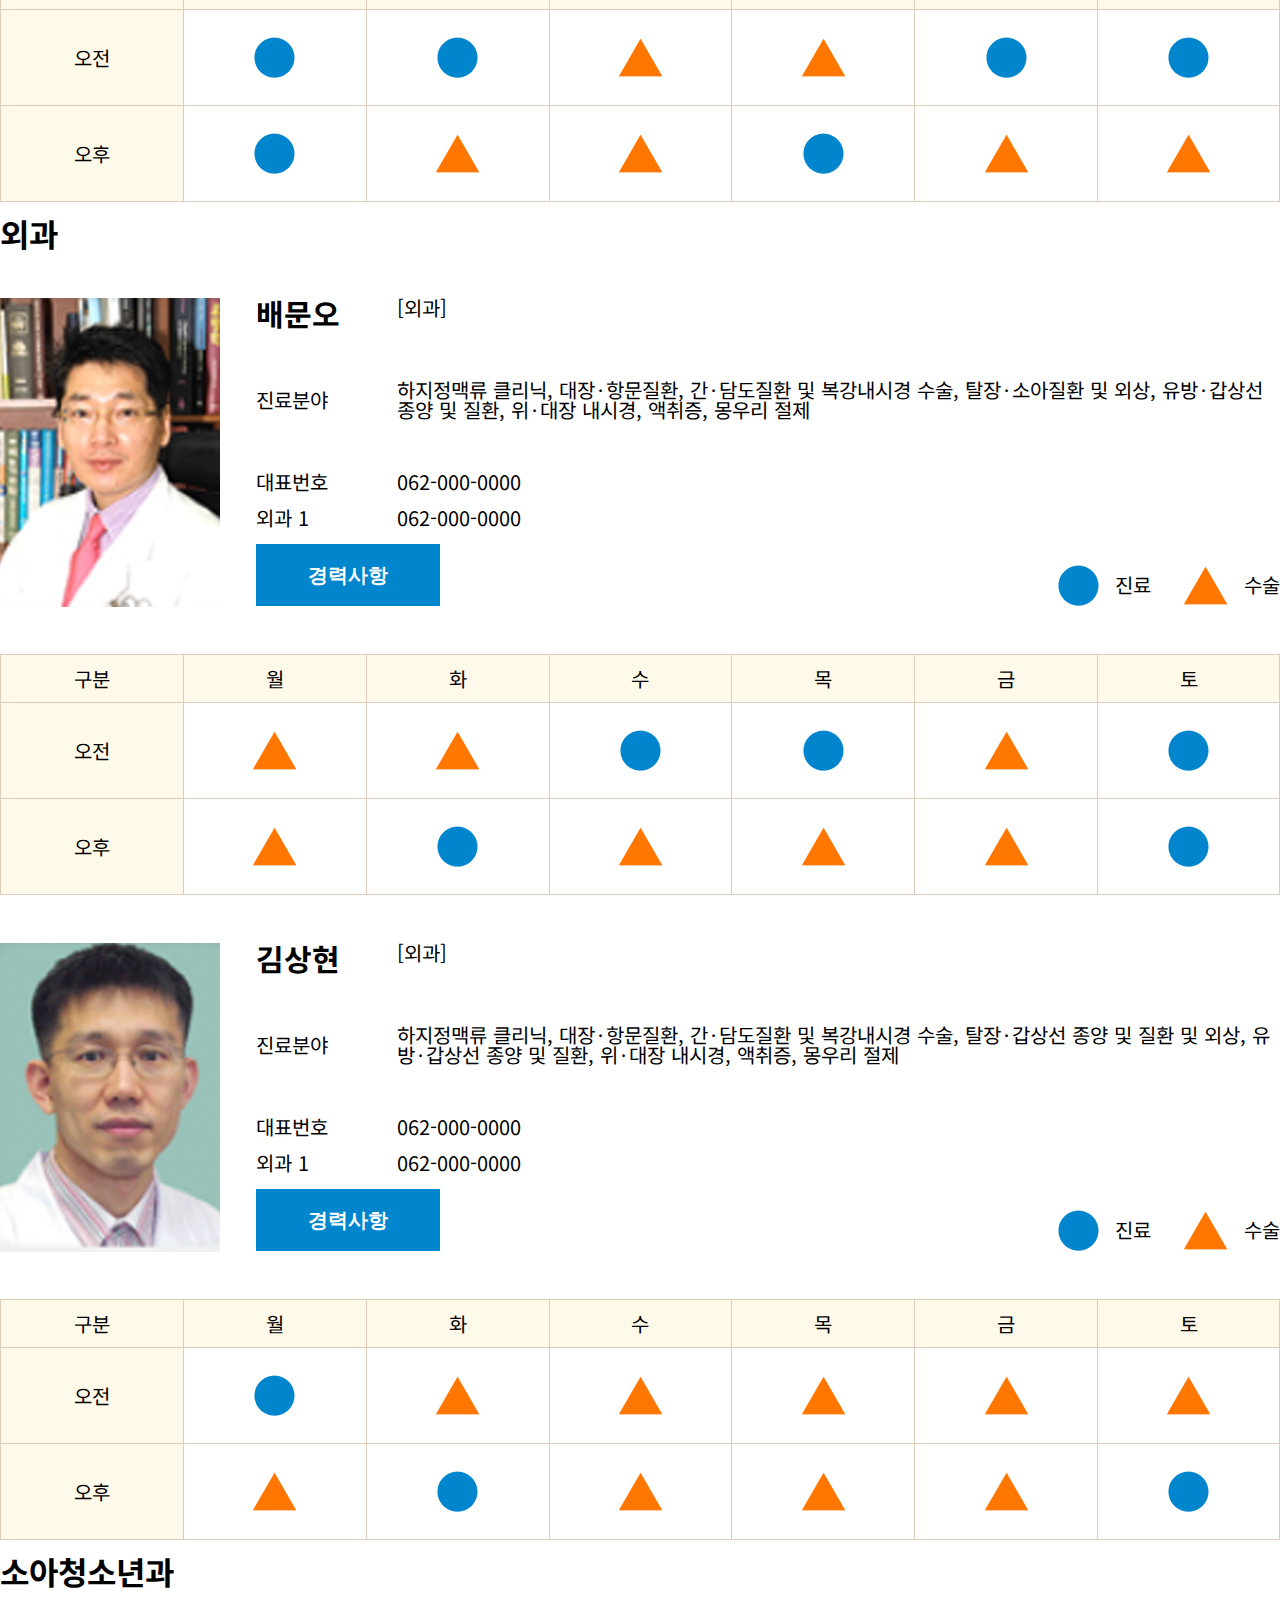
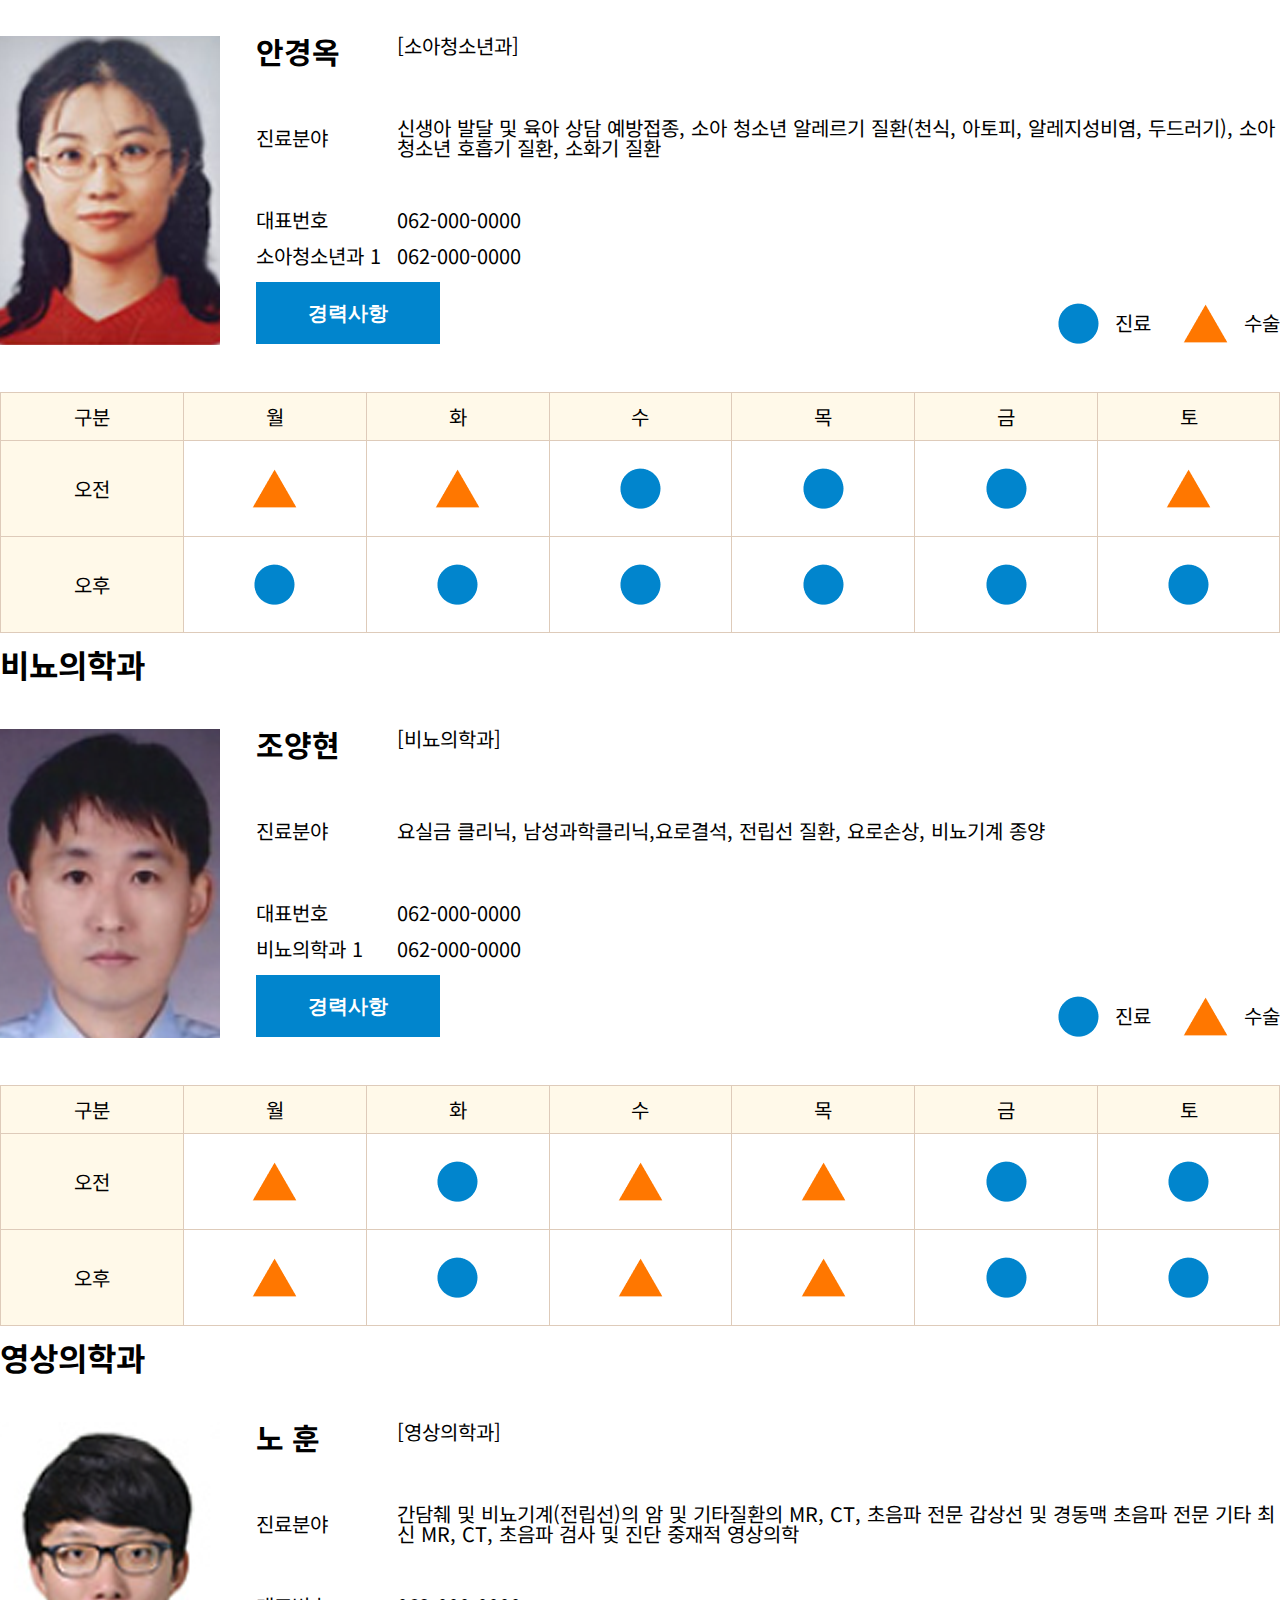
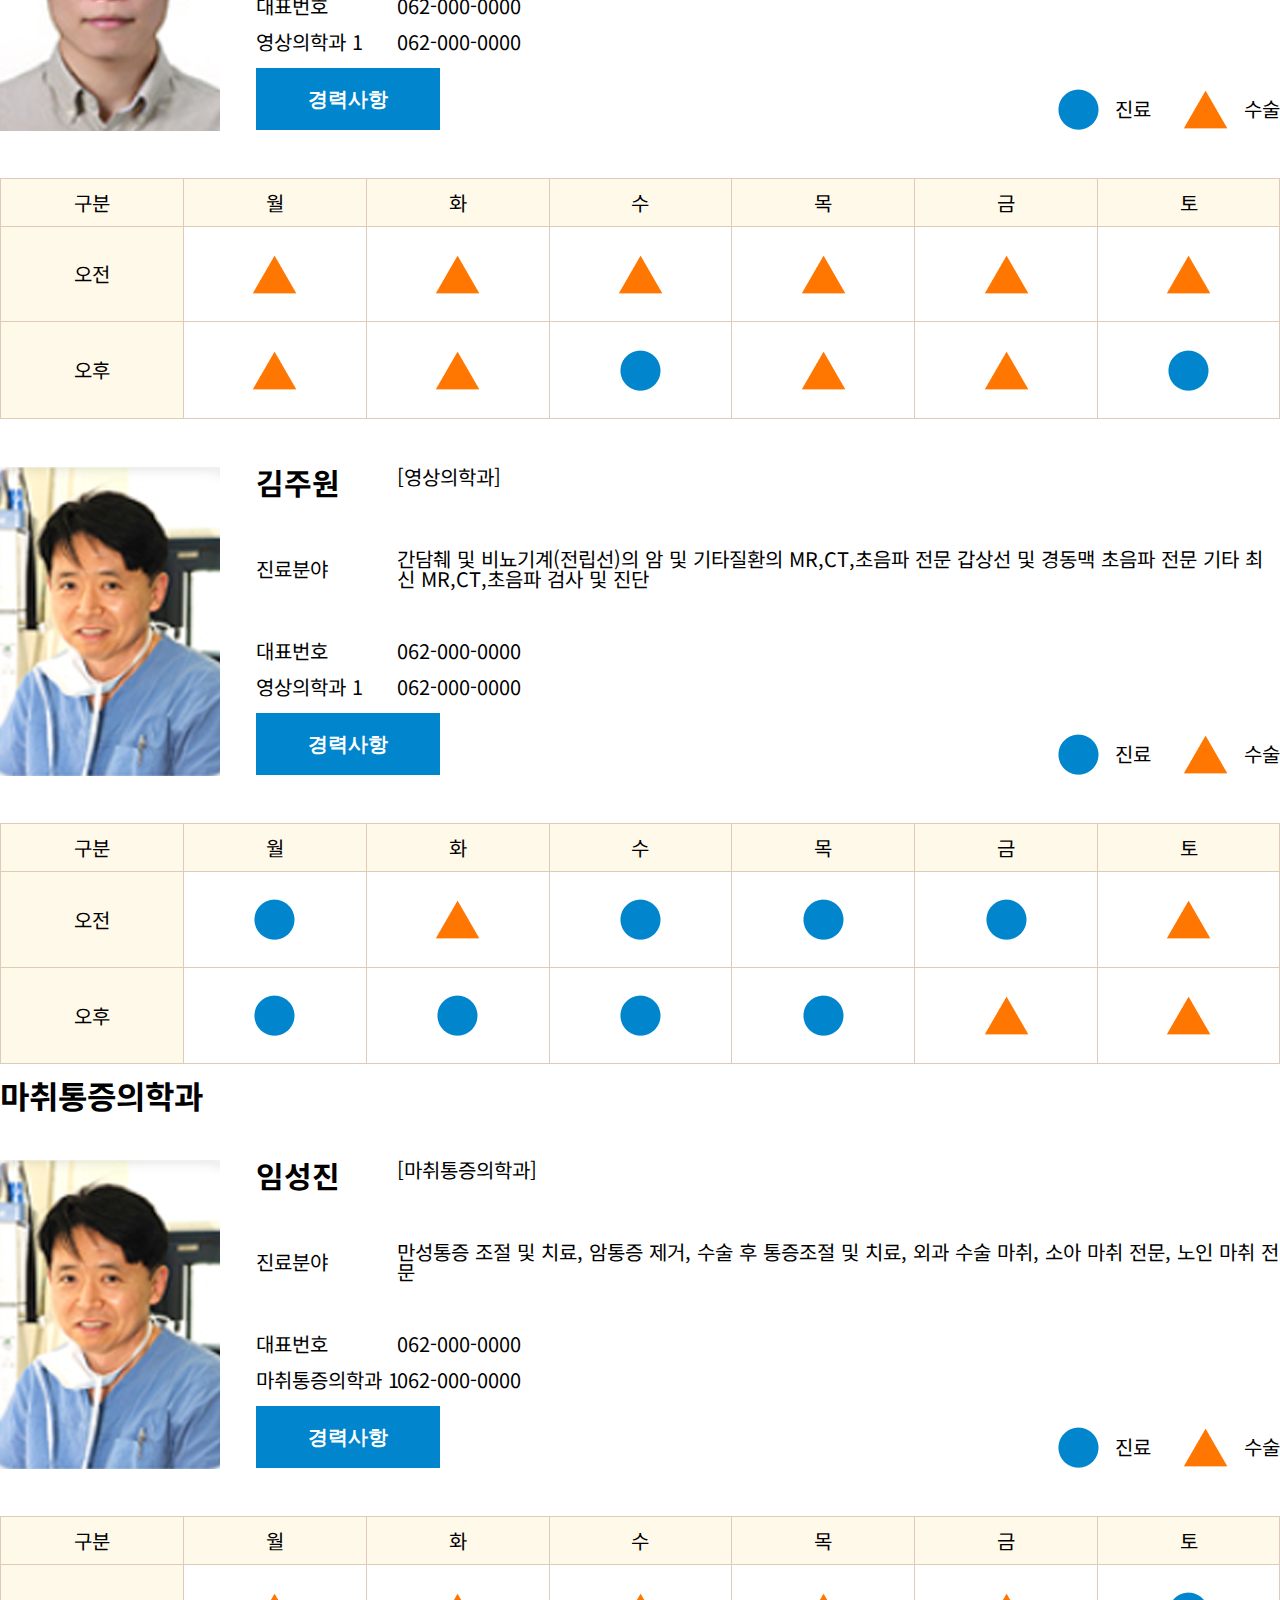
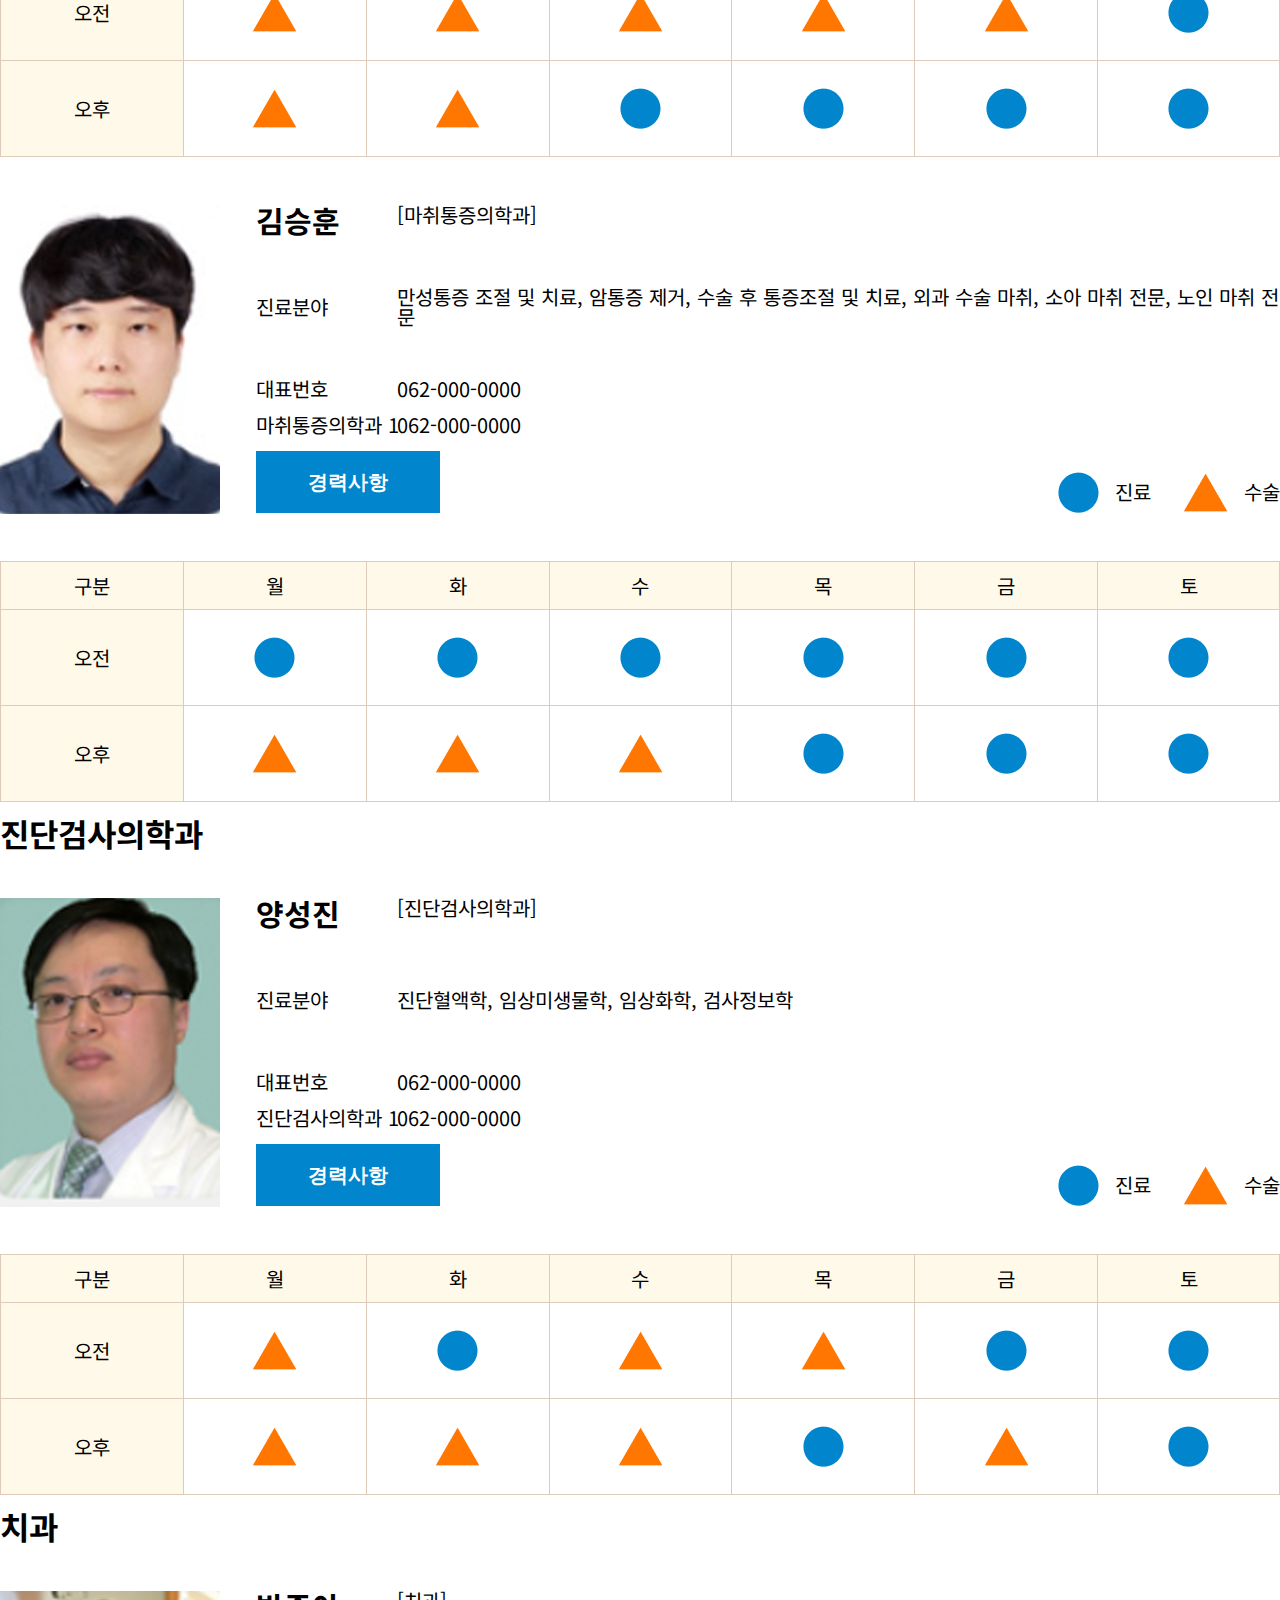
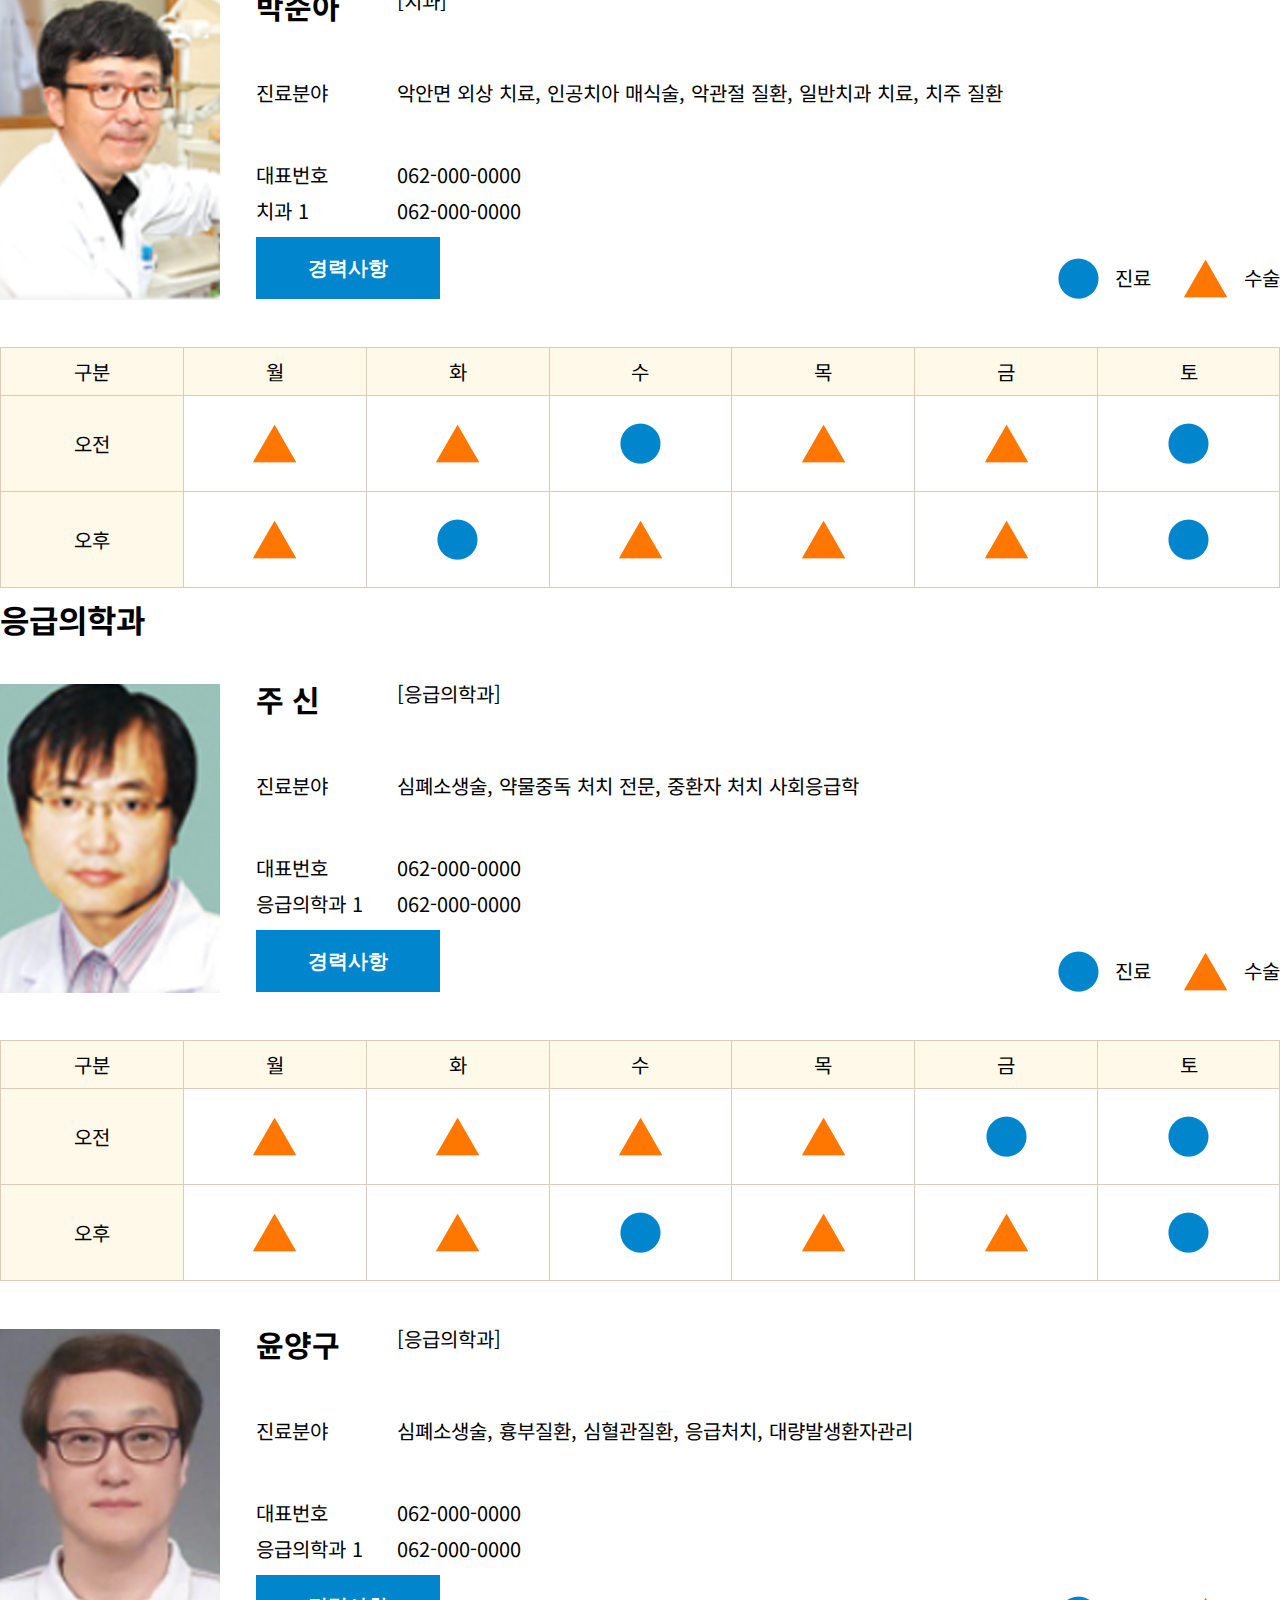
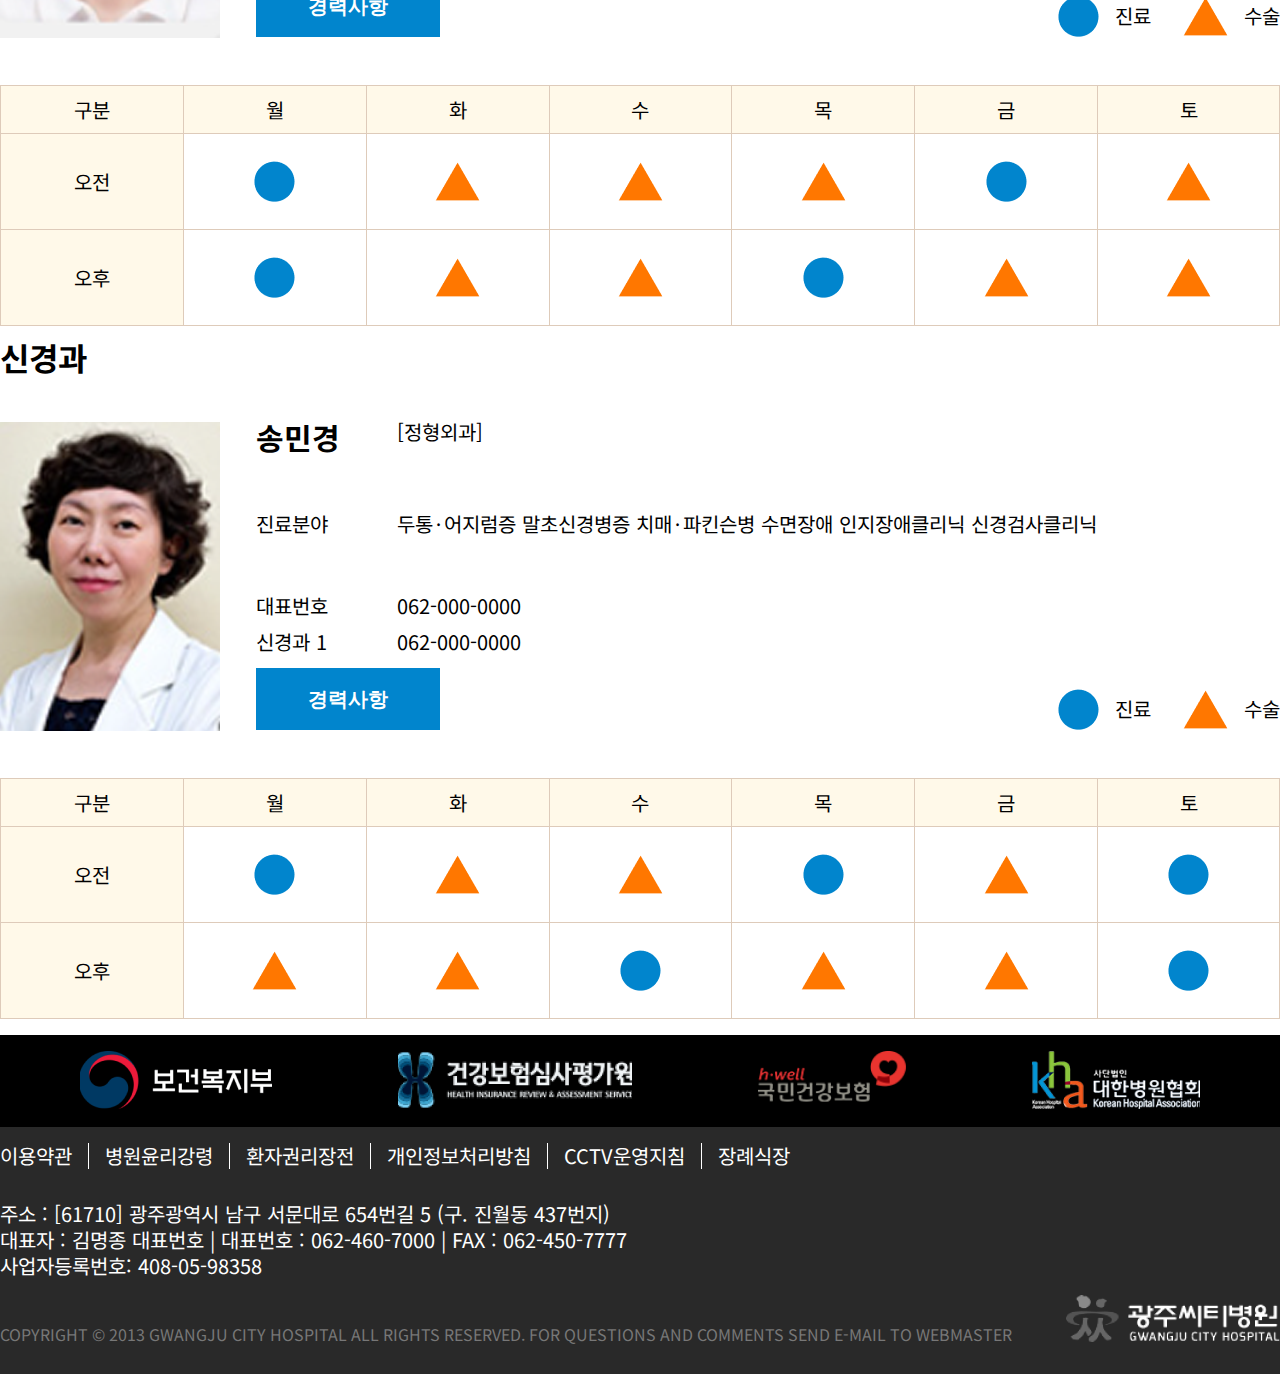
==== commit 807296b3: "pc 버전 완성" ====
--- a/sub.html
+++ b/sub.html
@@ -177,13 +177,13 @@
         </li>
         <li>
           <a href="#"
-            ><img src="images/" alt="외과" />
+            ><img src="images/surgery.png" alt="외과" />
             <p>외과</p></a
           >
         </li>
         <li>
           <a href="#"
-            ><img src="" alt="소아청소년과" />
+            ><img src="images/pediatrics.png" alt="소아청소년과" />
             <p>소아청소년과</p></a
           >
         </li>
@@ -207,25 +207,25 @@
         </li>
         <li>
           <a href="#"
-            ><img src="" alt="진단검사의학과" />
+            ><img src="images/diagnosis.png" alt="진단검사의학과" />
             <p>진단검사의학과</p></a
           >
         </li>
         <li>
           <a href="#"
-            ><img src="" alt="치과" />
+            ><img src="images/dentist.png" alt="치과" />
             <p>치과</p></a
           >
         </li>
         <li>
           <a href="#"
-            ><img src="" alt="응급의학과" />
+            ><img src="images/emergency.png" alt="응급의학과" />
             <p>응급의학과</p></a
           >
         </li>
         <li>
           <a href="#"
-            ><img src="" alt="신경과" />
+            ><img src="images/nerve.png" alt="신경과" />
             <p>신경과</p></a
           >
         </li>
--- a/css/style.css
+++ b/css/style.css
@@ -1 +1 @@
-:root{--color-1: #0185cd;--color-2: #30b6ff;--color-3: #00539f;--color-4: #00a651;--color-5: #90ffa9;--color-6: #005838;--color-7: #ff7700;--color-8: #ffba53;--border-color: #decbba;--border-bg: #fff9e9;--color-9: #f33a00;--font-color: #fff;--subfont-color: #808080;--main-bg: #ebebeb;--black-color: #000}body{font-family:"Anton","Noto Sans KR",sans-serif;font-size:20px}.body_bg{background:#ebebeb}span{font-family:"Noto Sans KR",sans-serif}.ff-noto{font-family:"Noto Sans KR"}.ff-anton{font-family:"Anton"}strong{font-size:4rem}.space-nowrap{white-space:nowrap}.pos-r{position:relative}.pos-a{position:absolute}.pos-f{position:fixed}.d-grid{display:grid}.d-flex{display:flex}.flex-column{flex-direction:column}.flex-wrap{flex-wrap:wrap}.container{max-width:1440px}.width100{width:100%}.margin-auto{margin:0 auto}.justify-between{justify-content:space-between}.justify-center{justify-content:center}.justify-end{justify-content:end}.align-center{align-items:center}.align-end{align-items:end}.align-between{align-items:space-between}.align-ccenter{align-content:center}.align-cbetween{align-content:space-between}.align-cfe{align-content:flex-end}.text-center{text-align:center}.hidden{overflow:hidden}.d-none{display:none}.gap-1{gap:1rem}.gap-2{gap:2rem}.gap-3{gap:3rem}.gap-24{gap:24px}.pt-1{padding:1rem 0}.pt-2{padding:2rem 0}.pt-3{padding:3rem 0}.mt-1{margin:1rem 0}.mt-2{margin:2rem 0}.mt-3{margin:3rem 0}.mt-4{margin:4rem 0}.mt-5{margin:5rem 0}.mt-6{margin:6rem 0}.mt-7{margin:7rem 0}.mt-8{margin:8rem 0}.mt-9{margin:9rem 0}.mt-10{margin:10rem 0}.mt-12{margin:12rem 0 0 0}.font-125{font-size:1.25rem}.center-line{text-decoration:line-through}.height-100{height:100%}.text-upp{text-transform:uppercase}.all_container{top:500px;height:100%;background:var(--color-01);z-index:10}html{scroll-behavior:smooth}.header_top{font-family:"Noto Sans KR";font-size:16px;height:65px;white-space:nowrap;margin:.5rem 0}.header_top .header_icons{height:60px}.header_top .header_icons .phone_number span:nth-child(1){font-size:20px;color:var(--color-1);font-weight:bold}.header_top .header_icons .phone_number span:nth-child(2){font-size:16px}.header_top .header_icons .phone{margin:0 3rem 0 0}.header_top .header_icons .time .time_icon p{margin:0 0 .5rem 0}.header_top .header_icons .time .time_icon img{width:70%;height:70%}.header_top .header_icons .time .time_text p:nth-child(2){color:var(--color-1)}nav::after{display:block;content:"";background:var(--main-bg);width:100%;height:0%;position:absolute;z-index:10;transition:all 300ms;box-shadow:0 5px 10px 0 rgba(0,0,0,.3)}nav{border-top:1px solid var(--subfont-color)}nav{position:relative}nav.on::after{height:800%}nav.se::after{height:300%;z-index:30}nav form{display:block;position:absolute;left:50%;height:0%;overflow:hidden;top:250%;transform:translate(-50%, -50%);transition:all 100ms;z-index:40}nav form.se{height:130%}nav form fieldset{display:flex;align-items:center}nav form input{width:1000px;height:60px;border-radius:100px;font-size:1em;padding:0 0 0 1rem}nav form .search_btn{background:none;font-size:2em;border:none}nav form .search_btn span{display:none}.gnb{height:52px;line-height:52px;white-space:nowrap;box-sizing:border-box;font-family:"Noto Sans KR"}.gnb>li{cursor:pointer;width:280px;height:100%;position:relative;text-align:center}.gnb>li:nth-child(1){width:20px}.gnb>li:nth-last-child(1){width:20px}.fa-regular{color:#1c1c1c}.lnb{display:block;color:#000;position:absolute;left:50%;transform:translate(-50%, 0);width:100%;height:0;overflow:hidden;transition:all 300ms}.lnb.on{height:800%;z-index:20}.lnb li{text-align:center;width:100%}.lnb li a{display:inline-block;height:52px;line-height:52px}main{padding:2rem 0 0 0}.select_box{width:342px;height:342px}.select_text{top:10%;left:10%}.select_text p:nth-child(1){font-weight:bold}.select_text p:nth-child(2){margin:1rem 0 0 0}.select_btns{top:72%;left:50%;transform:translate(-50%, 0);white-space:nowrap}.select_btns button{cursor:pointer;border:1px solid var(--font-color);padding:.5rem 1rem;color:var(--font-color);font-size:20px;font-family:"Noto Sans KR"}.select_btns button:nth-child(2){border-left:none}.box1{background:var(--color-1);color:var(--font-color)}.box2{background:var(--color-4);color:var(--font-color)}.box3{background:var(--color-7);color:var(--font-color)}.box1 button:nth-child(1){background:var(--color-2)}.box1 button:nth-child(2){background:var(--color-3)}.box2 button:nth-child(1){background:var(--color-5);color:#333}.box2 button:nth-child(2){background:var(--color-4)}.box3 button:nth-child(1){background:var(--color-8);color:#333}.box3 button:nth-child(2){background:var(--color-9)}article{margin:2rem 0 0 0}.doctor_search{width:708px;height:348px;background:var(--color-1);color:var(--font-color)}.doctor_search>p{bottom:10%;left:38%}.doctor_text{top:10%;left:5%;z-index:10}.doctor_text p{margin:0 0 2rem 0}.doctor_text p:nth-child(1){font-size:1.6rem;font-weight:bold}.select_window{padding:1rem 0 1rem 1rem;width:300px}.doctor_text form{box-shadow:0 0 10px 0 rgba(0,0,0,.5)}.doctor_text form input{font-size:20px;border:1px solid var(--color-3)}.doctor_text form input:nth-child(2){padding:1rem 2rem;background:var(--color-3);color:var(--font-color)}.doctor_profile{top:50%;left:60%;transform:translate(0, -50%);border-radius:100%;box-shadow:0 0 10px 0 rgba(0,0,0,.5)}.tab{width:708px;height:348px;box-sizing:border-box;background:var(--font-color)}.tab_title{position:relative;box-sizing:border-box}.tab_title li{cursor:pointer;border-right:1px solid #333;margin:1rem 0;padding:0 2rem;width:137px;height:20px;box-sizing:border-box;color:var(--subfont-color)}.tab_title .bo{font-weight:bold;color:var(--black-color)}.tab_title li:nth-last-child(2){border:none}.tab_title li:nth-last-child(1){border:none;position:absolute;right:0%;width:82px;color:var(--black-color)}.news_top{margin:0 0 0 1rem}.news_top>p:nth-child(1){position:absolute;background:var(--font-color);color:red;padding:0px 3px;top:-2%;left:31px;font-size:2rem}.news_top .tab_top_text p{font-family:"Noto Sans KR";line-height:2;margin:0 0 0 1rem;overflow:hidden;text-overflow:ellipsis;white-space:nowrap}.news_top .tab_top_text p:nth-child(1){font-size:1.6em;font-weight:bold}.news_top .tab_top_text p:nth-child(2){width:500px;height:40px}.news_top .tab_top_text p:nth-last-child(1){color:var(--subfont-color)}.news_bottum div{line-height:2.5;list-style:disc;margin:0 1rem}.news_bottum span{color:var(--subfont-color)}.day_border{display:inline-block;border:15px solid var(--color-1);padding:.5rem .5rem;width:110px;box-sizing:border-box}.day_border p:nth-child(1){text-align:center;margin:0 0 1rem;font-size:3.2em;color:var(--color-3)}.slider{overflow:hidden;margin:0 auto;width:1440px;height:600px}.slider .slider_wrap{display:flex}.slider .slide1{position:relative}.slider .slide1 p{white-space:nowrap;font-family:"Noto Sans KR";font-size:3.2em;position:absolute;left:50%;top:50%;transform:translate(-50%, -50%);color:var(--font-color);line-height:.5;z-index:10}.slider .slide1 p span{font-size:20px}.slider .s1 img{width:1440px}.slider .s2 img{width:940px}.slider .s3 img{width:850px}.slider .slide1::after{content:"";background:rgba(0,0,0,.3);display:inline-block;width:100%;height:100%;top:0%;left:0%;position:absolute}.slider .s2img{width:1440px}.slider .s3img{width:1440px}.info_title{margin:3rem 0;font-size:1.6em}.info_title strong{font-size:32px;font-weight:bold}.info .info_box{width:342px}.info .info_box .info_text{color:var(--font-color);text-align:center;position:absolute;top:10%;left:50%;transform:translate(-50%, 0);white-space:nowrap;z-index:10}.info .info_box .info_text p:nth-child(1){margin:0 0 5rem 0}.info img{vertical-align:top}.info .info_img::after{content:"";position:absolute;left:0%;top:0%;width:100%;height:100%;background:rgba(0,0,0,.3);border-radius:0 30px 0 30px}.mtt-1 p:nth-child(1){margin:3rem 0 2rem 0;font-size:1.6em;display:flex;justify-content:center}.footer_bg{background:#292929;color:var(--font-color)}.footer_bg .family_bg{background:#000}.footer_bg .family_site{padding:1rem 5rem}.footer_bg .footer_text{line-height:1.3}.footer_bg .footer_text .footer_link{margin:1rem 0}.footer_bg .footer_text .footer_link li{border-right:1px solid var(--font-color);padding:0 1rem 0 0;margin:0 1rem 0 0}.footer_bg .footer_text .footer_link li:nth-last-child(1){border:none}.footer_bg .footer_text .offline{margin:1rem 0}.copyright{font-size:.8em;color:#777;padding:0 0 2rem 0}.sub_bg{height:340px;width:100%;position:relative;background:url(../images/sub_bg.png) no-repeat top/contain;background-size:cover}.sub_bg::after{content:"";width:100%;height:100%;background:rgba(0,0,0,.2);position:absolute}.sub_bg .sub_bg_text{position:absolute;top:50%;transform:translateY(-50%);font-family:"Noto Sans KR";color:var(--font-color);line-height:1.5;z-index:20}.sub_bg .sub_bg_text p:nth-child(1){color:var(--color-2)}.sub_bg .sub_bg_text p:nth-child(2){font-size:3.2em}.sub-link{grid-template-columns:repeat(6, 1fr);grid-row-gap:24px;padding:2rem 0}.sub-link li{width:219px;height:219px;border-radius:30px;border:1px solid var(--border-bg);box-shadow:0 5px 15px 0 rgba(0,0,0,.35);overflow:hidden;display:flex;justify-content:center;align-items:center}.sub-link li a{display:flex;flex-direction:column;align-items:center}.sub-link li a img{width:80%;transition:all 300ms}.sub-link li:hover{box-shadow:0 5px 15px 0 var(--color-2)}.sub-link li:hover img{width:90%}.sub-link li.on{border:1px solid var(--color-2);box-shadow:0 5px 15px 0 var(--color-2)}.profile{font-family:"Noto Sans KR";margin:3rem 0;grid-template-columns:20% 11% auto;grid-template-rows:80% 20%;grid-template-areas:"a b c" "a d d"}.profile .profile_img{width:220px;height:308px;grid-area:a}.profile .profile_left{grid-area:b}.profile .profile_left>p:nth-child(1){font-size:1.5em;font-weight:bold}.profile .profile_left p{white-space:nowrap}.profile .profile_right{grid-area:c}.profile .profile_right>p:nth-child(1){height:30px}.profile .profile_button{grid-area:d}.profile .profile_button button{height:100%;width:18%;font-size:20px;border:none;background:var(--color-1);color:var(--font-color);font-weight:bold}.profile .profile_button .profile_icons img{margin:0 1rem 0 0}.profile .profile_button .profile_icons p:nth-child(2){margin:0 2rem 0 0}.profile .p_num p{margin:0 0 1rem 0}.sub_contents>p:nth-child(1){font-size:1.6em;font-weight:bold}.schedule{width:100%;height:240px;border-bottom:1px solid var(--border-color);margin:0 0 1rem 0;display:grid;grid-template-areas:"a" "b" "b" "c" "c"}.schedule .schedule_header{display:grid;grid-area:a;grid-template-columns:repeat(7, 1fr);background:var(--border-bg)}.schedule .schedule_mid{display:grid;grid-area:b;grid-template-columns:repeat(7, 1fr)}.schedule .schedule_bottum{display:grid;grid-area:c;grid-template-columns:repeat(7, 1fr)}.schedule .s-bg{border:1px solid var(--border-color);border-right:none;border-bottom:none;display:flex;align-items:center;text-align:center;justify-content:center}.schedule .s-bg:nth-child(1){background:var(--border-bg)}.schedule .s-bg:nth-last-child(1){border-right:1px solid var(--border-color)}/*# sourceMappingURL=style.css.map */
+:root{--color-1: #0185cd;--color-2: #30b6ff;--color-3: #00539f;--color-4: #00a651;--color-5: #90ffa9;--color-6: #005838;--color-7: #ff7700;--color-8: #ffba53;--border-color: #decbba;--border-bg: #fff9e9;--color-9: #f33a00;--font-color: #fff;--subfont-color: #808080;--main-bg: #ebebeb;--black-color: #000}body{font-family:"Anton","Noto Sans KR",sans-serif;font-size:20px}.body_bg{background:#ebebeb}span{font-family:"Noto Sans KR",sans-serif}.ff-noto{font-family:"Noto Sans KR"}.ff-anton{font-family:"Anton"}strong{font-size:4rem}.space-nowrap{white-space:nowrap}.pos-r{position:relative}.pos-a{position:absolute}.pos-f{position:fixed}.d-grid{display:grid}.d-flex{display:flex}.flex-column{flex-direction:column}.flex-wrap{flex-wrap:wrap}.container{max-width:1440px}.width100{width:100%}.margin-auto{margin:0 auto}.justify-between{justify-content:space-between}.justify-center{justify-content:center}.justify-end{justify-content:end}.align-center{align-items:center}.align-end{align-items:end}.align-between{align-items:space-between}.align-ccenter{align-content:center}.align-cbetween{align-content:space-between}.align-cfe{align-content:flex-end}.text-center{text-align:center}.hidden{overflow:hidden}.d-none{display:none}.gap-1{gap:1rem}.gap-2{gap:2rem}.gap-3{gap:3rem}.gap-24{gap:24px}.pt-1{padding:1rem 0}.pt-2{padding:2rem 0}.pt-3{padding:3rem 0}.mt-1{margin:1rem 0}.mt-2{margin:2rem 0}.mt-3{margin:3rem 0}.mt-4{margin:4rem 0}.mt-5{margin:5rem 0}.mt-6{margin:6rem 0}.mt-7{margin:7rem 0}.mt-8{margin:8rem 0}.mt-9{margin:9rem 0}.mt-10{margin:10rem 0}.mt-12{margin:12rem 0 0 0}.font-125{font-size:1.25rem}.center-line{text-decoration:line-through}.height-100{height:100%}.text-upp{text-transform:uppercase}.all_container{top:500px;height:100%;background:var(--color-01);z-index:10}html{scroll-behavior:smooth}.header_top{font-family:"Noto Sans KR";font-size:16px;height:65px;white-space:nowrap;margin:.5rem 0}.header_top .header_icons{height:60px}.header_top .header_icons .phone_number span:nth-child(1){font-size:20px;color:var(--color-1);font-weight:bold}.header_top .header_icons .phone_number span:nth-child(2){font-size:16px}.header_top .header_icons .phone{margin:0 3rem 0 0}.header_top .header_icons .time .time_icon p{margin:0 0 .5rem 0}.header_top .header_icons .time .time_icon img{width:70%;height:70%}.header_top .header_icons .time .time_text p:nth-child(2){color:var(--color-1)}nav::after{display:block;content:"";background:var(--main-bg);width:100%;height:0%;position:absolute;z-index:30;transition:all 300ms;box-shadow:0 5px 10px 0 rgba(0,0,0,.3)}nav{border-top:1px solid var(--subfont-color)}nav{position:relative}nav.on::after{height:800%}nav.se::after{height:300%;z-index:30}nav form{display:block;position:absolute;left:50%;height:0%;overflow:hidden;top:250%;transform:translate(-50%, -50%);transition:all 100ms;z-index:40}nav form.se{height:130%}nav form fieldset{display:flex;align-items:center}nav form input{width:1000px;height:60px;border-radius:100px;font-size:1em;padding:0 0 0 1rem}nav form .search_btn{background:none;font-size:2em;border:none}nav form .search_btn span{display:none}.gnb{height:52px;line-height:52px;white-space:nowrap;box-sizing:border-box;font-family:"Noto Sans KR"}.gnb>li{cursor:pointer;width:280px;height:100%;position:relative;text-align:center}.gnb>li:nth-child(1){width:20px}.gnb>li:nth-last-child(1){width:20px}.fa-regular{color:#1c1c1c}.lnb{display:block;color:#000;position:absolute;left:50%;transform:translate(-50%, 0);width:100%;height:0;overflow:hidden;transition:all 300ms}.lnb.on{height:800%;z-index:100}.lnb li{text-align:center;width:100%}.lnb li a{display:inline-block;height:52px;line-height:52px}main{padding:2rem 0 0 0}.select_box{width:342px;height:342px}.select_text{top:10%;left:10%}.select_text p:nth-child(1){font-weight:bold}.select_text p:nth-child(2){margin:1rem 0 0 0}.select_btns{top:72%;left:50%;transform:translate(-50%, 0);white-space:nowrap}.select_btns button{cursor:pointer;border:1px solid var(--font-color);padding:.5rem 1rem;color:var(--font-color);font-size:20px;font-family:"Noto Sans KR"}.select_btns button:nth-child(2){border-left:none}.box1{background:var(--color-1);color:var(--font-color)}.box2{background:var(--color-4);color:var(--font-color)}.box3{background:var(--color-7);color:var(--font-color)}.box1 button:nth-child(1){background:var(--color-2)}.box1 button:nth-child(2){background:var(--color-3)}.box2 button:nth-child(1){background:var(--color-5);color:#333}.box2 button:nth-child(2){background:var(--color-4)}.box3 button:nth-child(1){background:var(--color-8);color:#333}.box3 button:nth-child(2){background:var(--color-9)}article{margin:2rem 0 0 0}.doctor_search{width:708px;height:348px;background:var(--color-1);color:var(--font-color)}.doctor_search>p{bottom:10%;left:38%}.doctor_text{top:10%;left:5%;z-index:10}.doctor_text p{margin:0 0 2rem 0}.doctor_text p:nth-child(1){font-size:1.6rem;font-weight:bold}.select_window{padding:1rem 0 1rem 1rem;width:300px}.doctor_text form{box-shadow:0 0 10px 0 rgba(0,0,0,.5)}.doctor_text form input{font-size:20px;border:1px solid var(--color-3)}.doctor_text form input:nth-child(2){padding:1rem 2rem;background:var(--color-3);color:var(--font-color)}.doctor_profile{top:50%;left:60%;transform:translate(0, -50%);border-radius:100%;box-shadow:0 0 10px 0 rgba(0,0,0,.5)}.tab{width:708px;height:348px;box-sizing:border-box;background:var(--font-color)}.tab_title{position:relative;box-sizing:border-box}.tab_title li{cursor:pointer;border-right:1px solid #333;margin:1rem 0;padding:0 2rem;width:137px;height:20px;box-sizing:border-box;color:var(--subfont-color)}.tab_title .bo{font-weight:bold;color:var(--black-color)}.tab_title li:nth-last-child(2){border:none}.tab_title li:nth-last-child(1){border:none;position:absolute;right:0%;width:82px;color:var(--black-color)}.news_top{margin:0 0 0 1rem}.news_top>p:nth-child(1){position:absolute;background:var(--font-color);color:red;padding:0px 3px;top:-2%;left:31px;font-size:2rem}.news_top .tab_top_text p{font-family:"Noto Sans KR";line-height:2;margin:0 0 0 1rem;overflow:hidden;text-overflow:ellipsis;white-space:nowrap}.news_top .tab_top_text p:nth-child(1){font-size:1.6em;font-weight:bold}.news_top .tab_top_text p:nth-child(2){width:500px;height:40px}.news_top .tab_top_text p:nth-last-child(1){color:var(--subfont-color)}.news_bottum div{line-height:2.5;list-style:disc;margin:0 1rem}.news_bottum span{color:var(--subfont-color)}.day_border{display:inline-block;border:15px solid var(--color-1);padding:.5rem .5rem;width:110px;box-sizing:border-box}.day_border p:nth-child(1){text-align:center;margin:0 0 1rem;font-size:3.2em;color:var(--color-3)}.slider{overflow:hidden;margin:0 auto;width:1440px;height:600px}.slider .slider_wrap{display:flex}.slider .slide1{position:relative}.slider .slide1 p{white-space:nowrap;font-family:"Noto Sans KR";font-size:3.2em;position:absolute;left:50%;top:50%;transform:translate(-50%, -50%);color:var(--font-color);line-height:.5;z-index:10}.slider .slide1 p span{font-size:20px}.slider .s1 img{width:1440px}.slider .s2 img{width:940px}.slider .s3 img{width:850px}.slider .slide1::after{content:"";background:rgba(0,0,0,.3);display:inline-block;width:100%;height:100%;top:0%;left:0%;position:absolute}.slider .s2img{width:1440px}.slider .s3img{width:1440px}.info_title{margin:3rem 0;font-size:1.6em}.info_title strong{font-size:32px;font-weight:bold}.info .info_box{width:342px}.info .info_box .info_text{color:var(--font-color);text-align:center;position:absolute;top:10%;left:50%;transform:translate(-50%, 0);white-space:nowrap;z-index:10}.info .info_box .info_text p:nth-child(1){margin:0 0 5rem 0}.info img{vertical-align:top}.info .info_img::after{content:"";position:absolute;left:0%;top:0%;width:100%;height:100%;background:rgba(0,0,0,.3);border-radius:0 30px 0 30px}.mtt-1 p:nth-child(1){margin:3rem 0 2rem 0;font-size:1.6em;display:flex;justify-content:center}.footer_bg{background:#292929;color:var(--font-color)}.footer_bg .family_bg{background:#000}.footer_bg .family_site{padding:1rem 5rem}.footer_bg .footer_text{line-height:1.3}.footer_bg .footer_text .footer_link{margin:1rem 0}.footer_bg .footer_text .footer_link li{border-right:1px solid var(--font-color);padding:0 1rem 0 0;margin:0 1rem 0 0}.footer_bg .footer_text .footer_link li:nth-last-child(1){border:none}.footer_bg .footer_text .offline{margin:1rem 0}.copyright{font-size:.8em;color:#777;padding:0 0 2rem 0}.sub_bg{height:340px;width:100%;position:relative;background:url(../images/sub_bg.png) no-repeat top/contain;background-size:cover}.sub_bg::after{content:"";width:100%;height:100%;background:rgba(0,0,0,.2);position:absolute}.sub_bg .sub_bg_text{position:absolute;top:50%;transform:translateY(-50%);font-family:"Noto Sans KR";color:var(--font-color);line-height:1.5;z-index:20}.sub_bg .sub_bg_text p:nth-child(1){color:var(--color-2)}.sub_bg .sub_bg_text p:nth-child(2){font-size:3.2em}.sub-link{grid-template-columns:repeat(6, 1fr);grid-row-gap:24px;padding:2rem 0}.sub-link li{width:219px;height:219px;border-radius:30px;border:1px solid var(--border-bg);box-shadow:0 5px 15px 0 rgba(0,0,0,.35);overflow:hidden;display:flex;justify-content:center;align-items:center}.sub-link li a{display:flex;flex-direction:column;align-items:center}.sub-link li a img{width:80%;transition:all 300ms}.sub-link li:hover{box-shadow:0 5px 15px 0 var(--color-2)}.sub-link li:hover img{width:90%}.sub-link li.on{border:1px solid var(--color-2);box-shadow:0 5px 15px 0 var(--color-2)}.profile{font-family:"Noto Sans KR";margin:3rem 0;grid-template-columns:20% 11% auto;grid-template-rows:80% 20%;grid-template-areas:"a b c" "a d d"}.profile .profile_img{width:220px;height:308px;grid-area:a}.profile .profile_left{grid-area:b}.profile .profile_left>p:nth-child(1){font-size:1.5em;font-weight:bold}.profile .profile_left p{white-space:nowrap}.profile .profile_right{grid-area:c}.profile .profile_right>p:nth-child(1){height:30px}.profile .profile_button{grid-area:d}.profile .profile_button button{height:100%;width:18%;font-size:20px;border:none;background:var(--color-1);color:var(--font-color);font-weight:bold}.profile .profile_button .profile_icons img{margin:0 1rem 0 0}.profile .profile_button .profile_icons p:nth-child(2){margin:0 2rem 0 0}.profile .p_num p{margin:0 0 1rem 0}.sub_contents>p:nth-child(1){font-size:1.6em;font-weight:bold}.schedule{width:100%;height:240px;border-bottom:1px solid var(--border-color);margin:0 0 1rem 0;display:grid;grid-template-areas:"a" "b" "b" "c" "c"}.schedule .schedule_header{display:grid;grid-area:a;grid-template-columns:repeat(7, 1fr);background:var(--border-bg)}.schedule .schedule_mid{display:grid;grid-area:b;grid-template-columns:repeat(7, 1fr)}.schedule .schedule_bottum{display:grid;grid-area:c;grid-template-columns:repeat(7, 1fr)}.schedule .s-bg{border:1px solid var(--border-color);border-right:none;border-bottom:none;display:flex;align-items:center;text-align:center;justify-content:center}.schedule .s-bg:nth-child(1){background:var(--border-bg)}.schedule .s-bg:nth-last-child(1){border-right:1px solid var(--border-color)}/*# sourceMappingURL=style.css.map */
